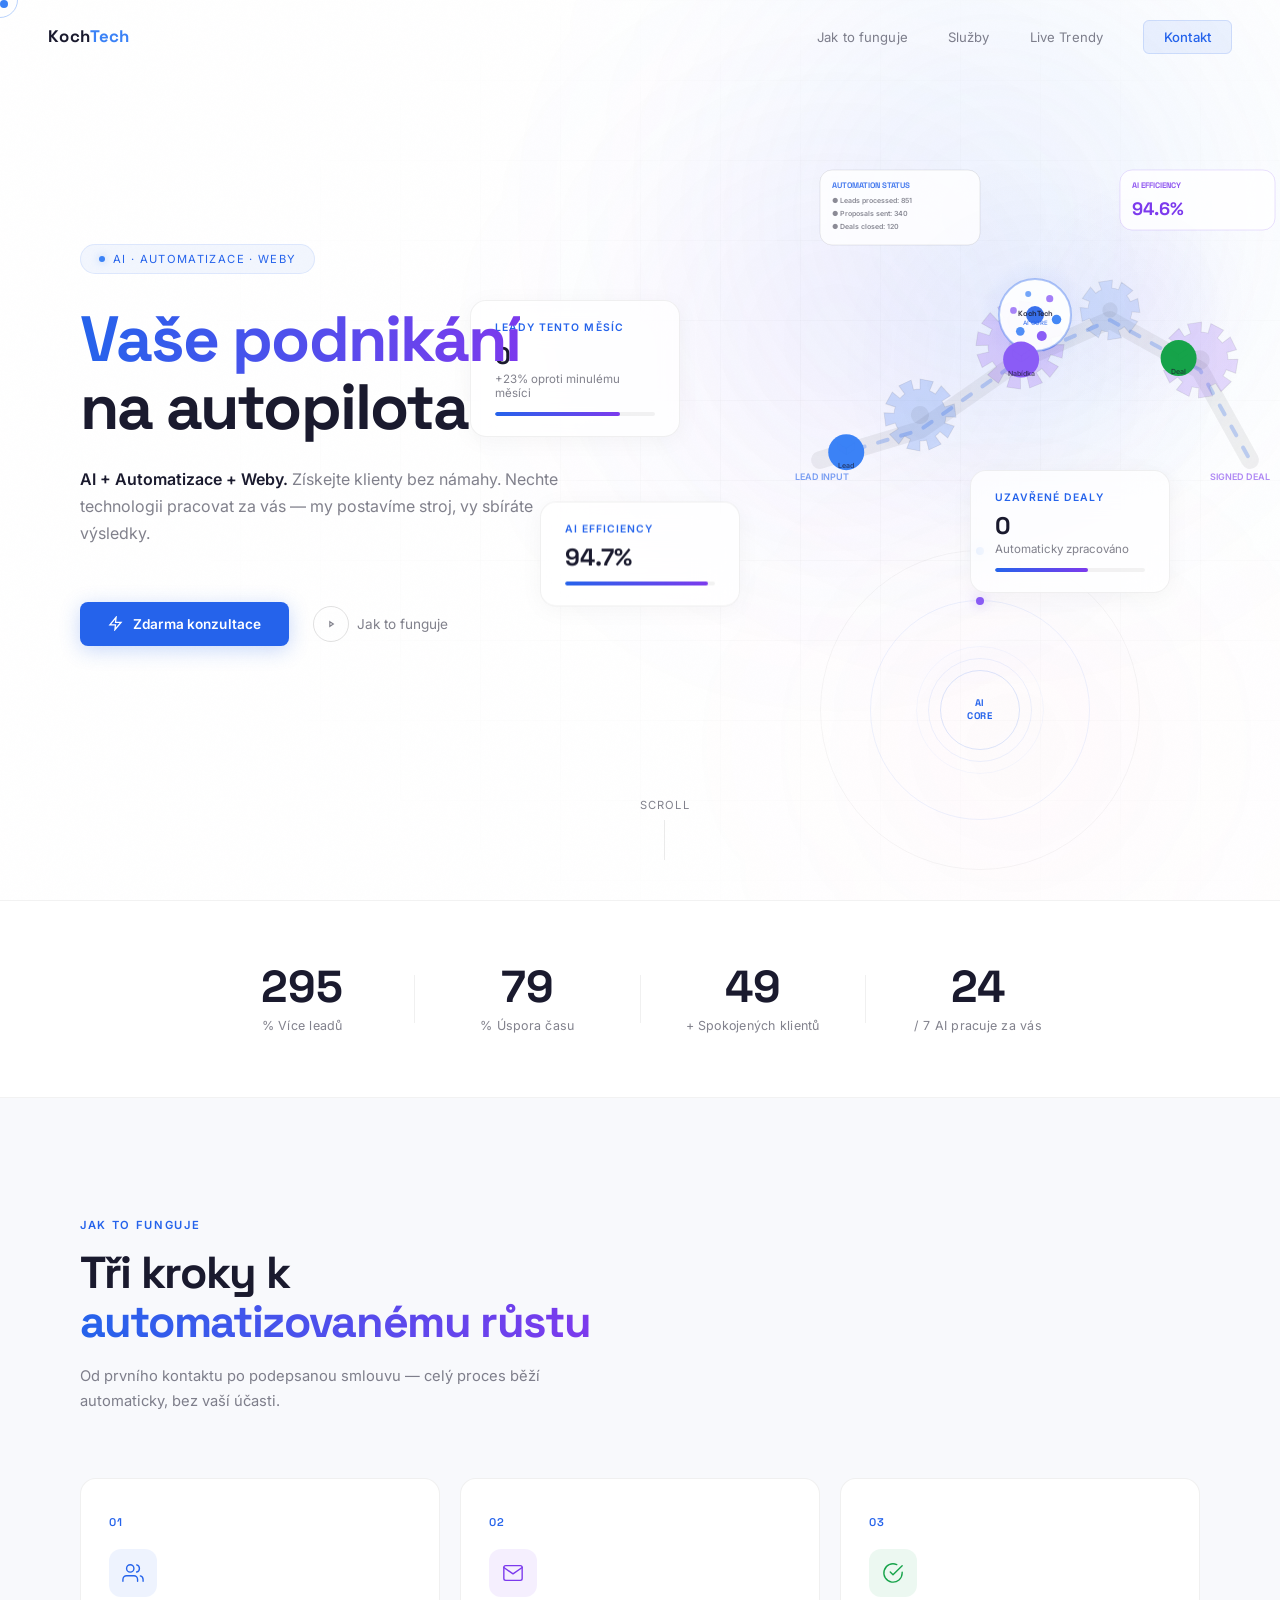
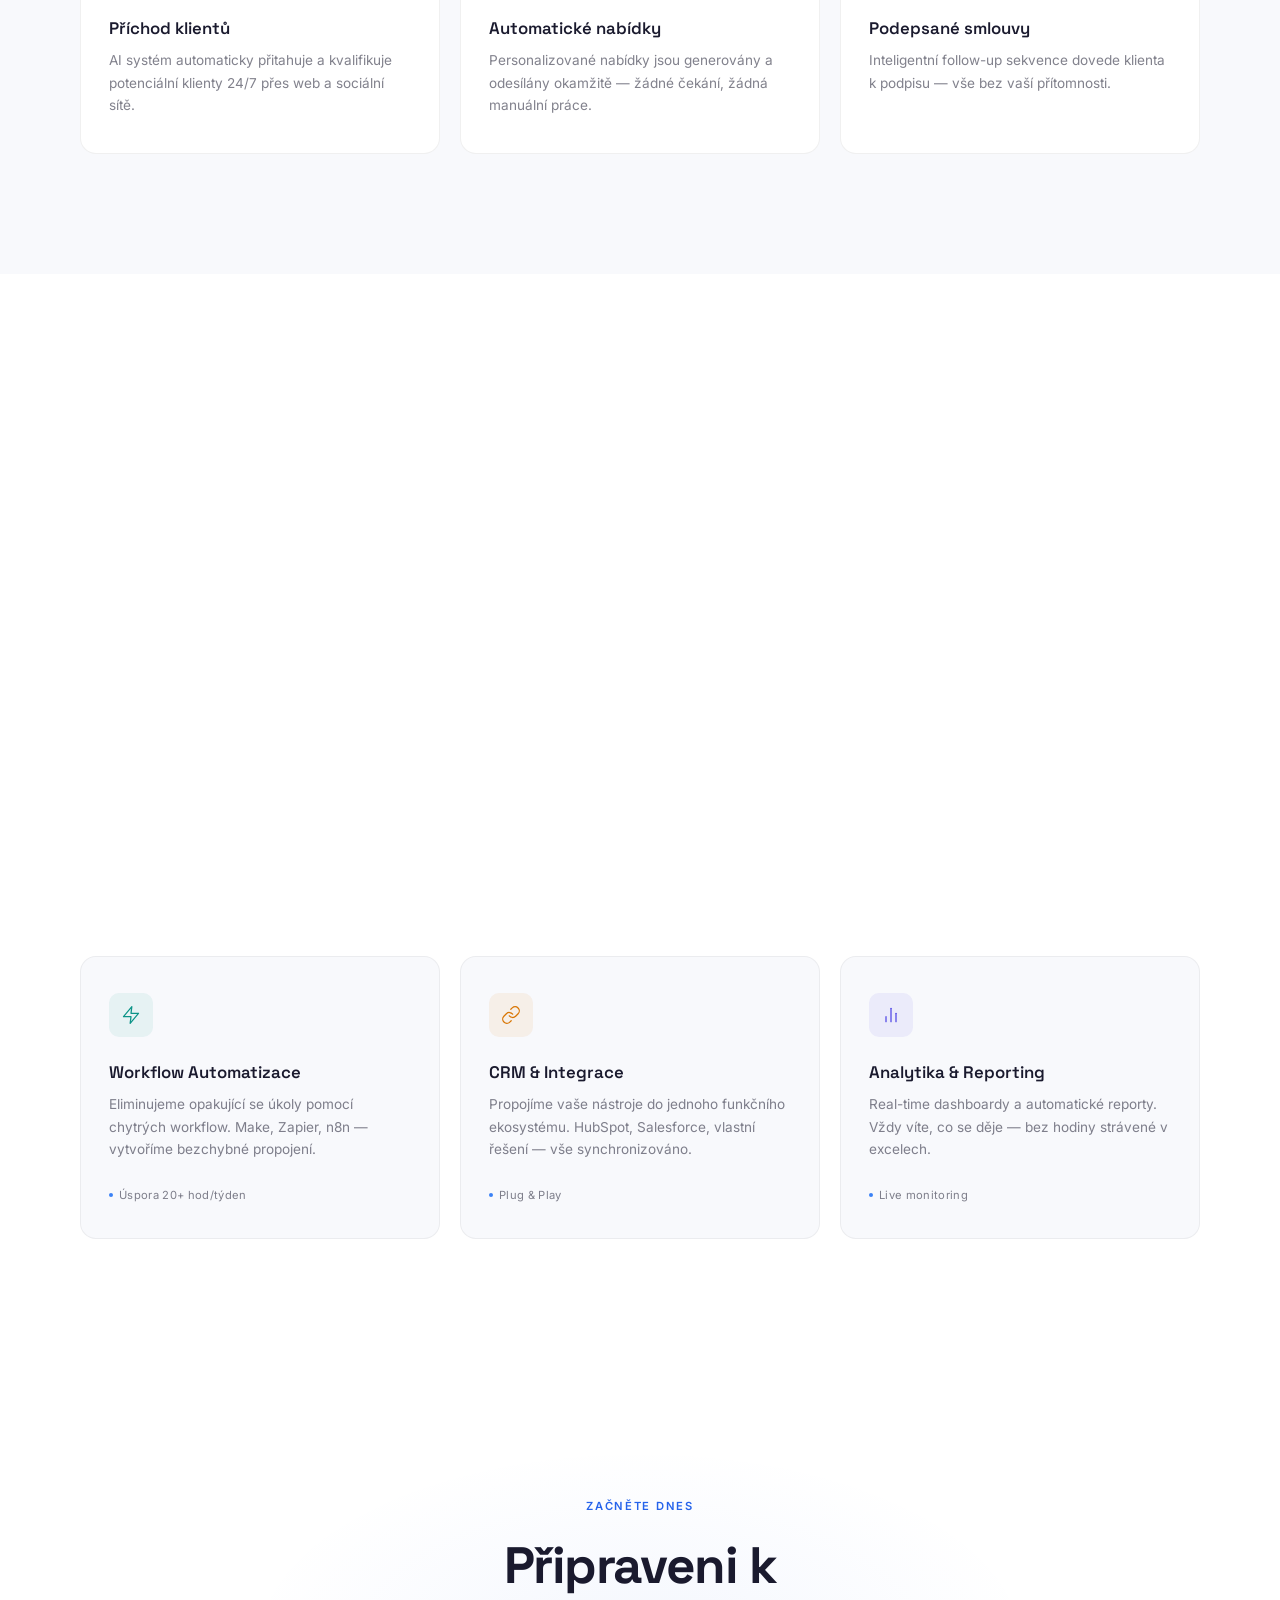
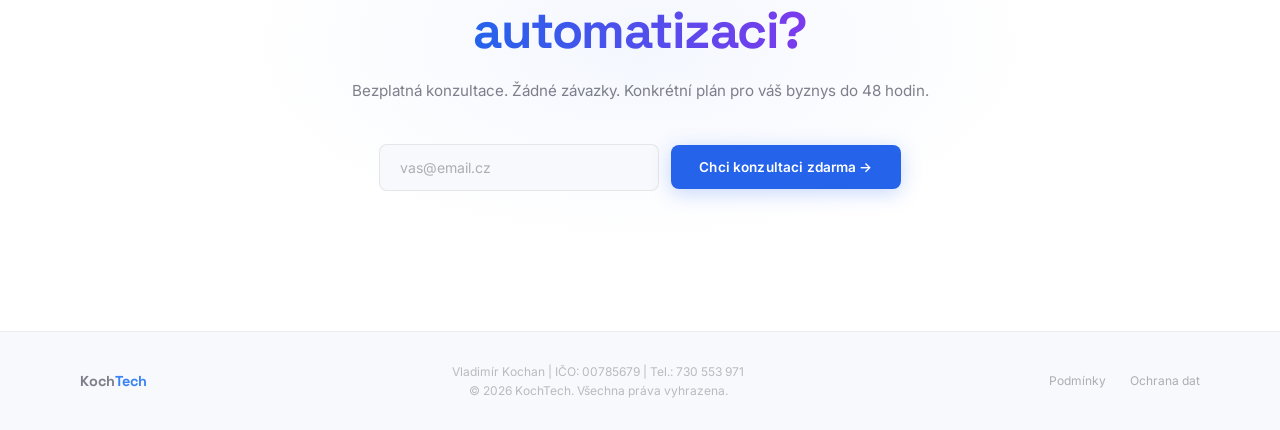
==== index.html @ 37f2ff0a "upload" ====
<!DOCTYPE html>
<html lang="cs">
<head>
  <meta charset="UTF-8" />
  <meta name="viewport" content="width=device-width, initial-scale=1.0" />
  <title>KochTech – Vaše Podnikání na Autopilota</title>
  <link rel="stylesheet" href="style.css" />
  <link rel="stylesheet" href="style-agent.css" />
</head>
<body>

<div class="loader" id="loader">
  <div class="loader-logo">Koch<span>Tech</span></div>
  <div class="loader-bar-track"><div class="loader-bar"></div></div>
</div>

<div class="grain"></div>

<div class="cursor-dot" id="cursorDot"></div>
<div class="cursor-ring" id="cursorRing"></div>

<div class="page-wrapper">

<nav id="mainNav">
  <div class="nav-logo">Koch<span>Tech</span></div>
  <ul class="nav-links">
    <li><a href="#jak">Jak to funguje</a></li>
    <li><a href="#sluzby">Služby</a></li>
    <li><a href="live-trendy.html">Live Trendy</a></li>
    <!-- <li><a href="#">Reference</a></li> -->
    <li><a href="#kontakt" class="nav-cta">Kontakt</a></li>
  </ul>
</nav>

<section class="hero">
  <div class="hero-gradient">
    <div class="orb orb-1"></div>
    <div class="orb orb-2"></div>
    <div class="orb orb-3"></div>
  </div>
  <div class="hero-grid"></div>

  <div class="hero-content">
    <div class="hero-badge">
      <span class="dot"></span>
      AI · Automatizace · Weby
    </div>

    <h1>
      <span class="line"><span class="line-inner"><span class="accent">Vaše podnikání</span></span></span>
      <span class="line"><span class="line-inner">na autopilota</span></span>
    </h1>

    <p class="hero-sub">
      <strong>AI + Automatizace + Weby.</strong> Získejte klienty bez námahy.
      Nechte technologii pracovat za vás — my postavíme stroj, vy sbíráte výsledky.
    </p>

    <div class="hero-cta-group">
      <div class="magnetic">
        <a href="#konzultace" class="btn-primary">
          <svg width="15" height="15" fill="none" stroke="currentColor" stroke-width="2" viewBox="0 0 24 24"><path d="M13 2L3 14h9l-1 8 10-12h-9l1-8z"/></svg>
          Zdarma konzultace
        </a>
      </div>
      <a href="#jak" class="btn-secondary">
          <span class="play-icon">
              <svg width="14" height="14" fill="none" stroke="currentColor" stroke-width="2" viewBox="0 0 24 24"><polygon points="10 8 16 12 10 16 10 8"/></svg>
            </span>
            Jak to funguje
        </a>
    </div>
</div>

<div class="machine-wrap">
<canvas id="machineCanvas"></canvas>
</div>
<div class="hero-visual">
    <div class="data-flow">
        <div class="orbit-ring"><div class="orbit-dot"></div></div>
        <div class="orbit-ring orbit-ring-2"><div class="orbit-dot"></div></div>
        
        <div class="core-center">
            <div class="core-ring"></div>
            <div class="core-ring"></div>
            <div class="core-ring"></div>
            <div class="core-icon">AI<br>CORE</div>
        </div>
        
        <div class="float-card float-card-1">
            <div class="fc-label">Leady tento měsíc</div>
            <div class="fc-value" data-count="847">0</div>
            <div class="fc-sub">+23% oproti minulému měsíci</div>
            <div class="fc-bar-track"><div class="fc-bar" style="--bar-width: 78%"></div></div>
        </div>
        
        <div class="float-card float-card-2">
            <div class="fc-label">AI Efficiency</div>
            <div class="fc-value">94.7%</div>
            <div class="fc-bar-track"><div class="fc-bar" style="--bar-width: 95%"></div></div>
        </div>
        
        <div class="float-card float-card-3">
            <div class="fc-label">Uzavřené dealy</div>
            <div class="fc-value" data-count="156">0</div>
            <div class="fc-sub">Automaticky zpracováno</div>
            <div class="fc-bar-track"><div class="fc-bar" style="--bar-width: 62%"></div></div>
        </div>
    </div>
</div>


<div class="scroll-indicator">
    <span>Scroll</span>
    <div class="scroll-line"></div>
  </div>
</section>

<div class="stats-section">
  <div class="stats-inner">
    <div class="stat-item reveal">
      <div class="stat-num" data-target="300">0</div>
      <div class="stat-label">% Více leadů</div>
    </div>
    <div class="stat-divider"></div>
    <div class="stat-item reveal" style="transition-delay: 0.1s">
      <div class="stat-num" data-target="80">0</div>
      <div class="stat-label">% Úspora času</div>
    </div>
    <div class="stat-divider"></div>
    <div class="stat-item reveal" style="transition-delay: 0.2s">
      <div class="stat-num" data-target="50">0</div>
      <div class="stat-label">+ Spokojených klientů</div>
    </div>
    <div class="stat-divider"></div>
    <div class="stat-item reveal" style="transition-delay: 0.3s">
      <div class="stat-num" data-target="24">0</div>
      <div class="stat-label">/ 7 AI pracuje za vás</div>
    </div>
  </div>
</div>

<section id="jak" class="how-section" id="jak-to-funguje">
  <div class="reveal-left">
    <div class="section-label">Jak to funguje</div>
    <h2 class="section-title">Tři kroky k<br><span style="background:linear-gradient(90deg,#2563eb,#7c3aed);-webkit-background-clip:text;-webkit-text-fill-color:transparent;background-clip:text;">automatizovanému růstu</span></h2>
    <p class="section-sub">Od prvního kontaktu po podepsanou smlouvu — celý proces běží automaticky, bez vaší účasti.</p>
  </div>

  <div class="steps-grid">
    <div class="step-card reveal" style="transition-delay: 0s">
      <div class="step-num">01</div>
      <div class="step-icon-svg">
        <svg viewBox="0 0 24 24" stroke-linecap="round" stroke-linejoin="round"><path d="M17 21v-2a4 4 0 0 0-4-4H5a4 4 0 0 0-4 4v2"/><circle cx="9" cy="7" r="4"/><path d="M23 21v-2a4 4 0 0 0-3-3.87"/><path d="M16 3.13a4 4 0 0 1 0 7.75"/></svg>
      </div>
      <h3>Příchod klientů</h3>
      <p>AI systém automaticky přitahuje a kvalifikuje potenciální klienty 24/7 přes web a sociální sítě.</p>
    </div>
    <div class="step-card reveal" style="transition-delay: 0.12s">
      <div class="step-num">02</div>
      <div class="step-icon-svg">
        <svg viewBox="0 0 24 24" stroke-linecap="round" stroke-linejoin="round"><path d="M4 4h16c1.1 0 2 .9 2 2v12c0 1.1-.9 2-2 2H4c-1.1 0-2-.9-2-2V6c0-1.1.9-2 2-2z"/><polyline points="22,6 12,13 2,6"/></svg>
      </div>
      <h3>Automatické nabídky</h3>
      <p>Personalizované nabídky jsou generovány a odesílány okamžitě — žádné čekání, žádná manuální práce.</p>
    </div>
    <div class="step-card reveal" style="transition-delay: 0.24s">
      <div class="step-num">03</div>
      <div class="step-icon-svg">
        <svg viewBox="0 0 24 24" stroke-linecap="round" stroke-linejoin="round"><path d="M22 11.08V12a10 10 0 1 1-5.93-9.14"/><polyline points="22 4 12 14.01 9 11.01"/></svg>
      </div>
      <h3>Podepsané smlouvy</h3>
      <p>Inteligentní follow-up sekvence dovede klienta k podpisu — vše bez vaší přítomnosti.</p>
    </div>
  </div>
</section>

<section id="sluzby" class="services-section">
  <div class="reveal-left">
    <div class="section-label">Naše služby</div>
    <h2 class="section-title">Kompletní ekosystém<br><span style="background:linear-gradient(90deg,#2563eb,#7c3aed);-webkit-background-clip:text;-webkit-text-fill-color:transparent;background-clip:text;">pro váš byznys</span></h2>
    <p class="section-sub">Vše co potřebujete k automatizaci a škálování vašeho podnikání pod jednou střechou.</p>
  </div>

  <div class="services-grid">
    <div class="service-card reveal" style="transition-delay: 0s">
      <div class="service-icon-wrap" style="background:rgba(37,99,235,0.08); color:#2563eb;">
        <svg width="24" height="24" fill="none" stroke="currentColor" stroke-width="1.5" stroke-linecap="round" stroke-linejoin="round" viewBox="0 0 24 24"><rect x="4" y="4" width="16" height="16" rx="2"/><rect x="9" y="9" width="6" height="6"/><line x1="9" y1="1" x2="9" y2="4"/><line x1="15" y1="1" x2="15" y2="4"/><line x1="9" y1="20" x2="9" y2="23"/><line x1="15" y1="20" x2="15" y2="23"/><line x1="20" y1="9" x2="23" y2="9"/><line x1="20" y1="14" x2="23" y2="14"/><line x1="1" y1="9" x2="4" y2="9"/><line x1="1" y1="14" x2="4" y2="14"/></svg>
      </div>
      <h3>AI Integrace</h3>
      <p>Napojíme AI do vašich stávajících procesů. Chatboti, automatické odpovědi, prediktivní analýzy a personalizace na míru.</p>
      <span class="service-tag">Nejpopulárnější</span>
    </div>
    <div class="service-card reveal" style="transition-delay: 0.08s">
      <div class="service-icon-wrap" style="background:rgba(124,58,237,0.08); color:#7c3aed;">
        <svg width="24" height="24" fill="none" stroke="currentColor" stroke-width="1.5" stroke-linecap="round" stroke-linejoin="round" viewBox="0 0 24 24"><rect x="2" y="3" width="20" height="14" rx="2"/><line x1="8" y1="21" x2="16" y2="21"/><line x1="12" y1="17" x2="12" y2="21"/></svg>
      </div>
      <h3>Webový vývoj</h3>
      <p>Moderní, rychlé weby a aplikace optimalizované pro konverze. Každý pixel navržen pro maximální výkon.</p>
      <span class="service-tag">Full-stack řešení</span>
    </div>
    <div class="service-card reveal" style="transition-delay: 0.16s">
      <div class="service-icon-wrap" style="background:rgba(219,39,119,0.08); color:#db2777;">
        <svg width="24" height="24" fill="none" stroke="currentColor" stroke-width="1.5" stroke-linecap="round" stroke-linejoin="round" viewBox="0 0 24 24"><polyline points="23 6 13.5 15.5 8.5 10.5 1 18"/><polyline points="17 6 23 6 23 12"/></svg>
      </div>
      <h3>Business Strategie</h3>
      <p>Datově řízené strategie pro škálování. Analyzujeme váš byznys a navrhneme přesný plán automatizovaného růstu.</p>
      <span class="service-tag">Konzultace zdarma</span>
    </div>
    <div class="service-card reveal" style="transition-delay: 0s">
      <div class="service-icon-wrap" style="background:rgba(13,148,136,0.08); color:#0d9488;">
        <svg width="24" height="24" fill="none" stroke="currentColor" stroke-width="1.5" stroke-linecap="round" stroke-linejoin="round" viewBox="0 0 24 24"><polygon points="13 2 3 14 12 14 11 22 21 10 12 10 13 2"/></svg>
      </div>
      <h3>Workflow Automatizace</h3>
      <p>Eliminujeme opakující se úkoly pomocí chytrých workflow. Make, Zapier, n8n — vytvoříme bezchybné propojení.</p>
      <span class="service-tag">Úspora 20+ hod/týden</span>
    </div>
    <div class="service-card reveal" style="transition-delay: 0.08s">
      <div class="service-icon-wrap" style="background:rgba(217,119,6,0.08); color:#d97706;">
        <svg width="24" height="24" fill="none" stroke="currentColor" stroke-width="1.5" stroke-linecap="round" stroke-linejoin="round" viewBox="0 0 24 24"><path d="M10 13a5 5 0 0 0 7.54.54l3-3a5 5 0 0 0-7.07-7.07l-1.72 1.71"/><path d="M14 11a5 5 0 0 0-7.54-.54l-3 3a5 5 0 0 0 7.07 7.07l1.71-1.71"/></svg>
      </div>
      <h3>CRM & Integrace</h3>
      <p>Propojíme vaše nástroje do jednoho funkčního ekosystému. HubSpot, Salesforce, vlastní řešení — vše synchronizováno.</p>
      <span class="service-tag">Plug & Play</span>
    </div>
    <div class="service-card reveal" style="transition-delay: 0.16s">
      <div class="service-icon-wrap" style="background:rgba(79,70,229,0.08); color:#4f46e5;">
        <svg width="24" height="24" fill="none" stroke="currentColor" stroke-width="1.5" stroke-linecap="round" stroke-linejoin="round" viewBox="0 0 24 24"><line x1="18" y1="20" x2="18" y2="10"/><line x1="12" y1="20" x2="12" y2="4"/><line x1="6" y1="20" x2="6" y2="14"/></svg>
      </div>
      <h3>Analytika & Reporting</h3>
      <p>Real-time dashboardy a automatické reporty. Vždy víte, co se děje — bez hodiny strávené v excelech.</p>
      <span class="service-tag">Live monitoring</span>
    </div>
  </div>
</section>

<!-- <section class="testimonials-section" id="reference">
  <div class="testimonials-header reveal">
    <div class="section-label">Reference</div>
    <h2 class="section-title">Důvěřují nám<br><span style="background:linear-gradient(90deg,#2563eb,#7c3aed);-webkit-background-clip:text;-webkit-text-fill-color:transparent;background-clip:text;">lídři ve svém oboru</span></h2>
    <p class="section-sub">Výsledky mluví za vše. Podívejte se, jak automatizace proměnila podnikání našich klientů.</p>
  </div>

  <div class="logo-carousel">
    <div class="logo-track">
      <div class="client-logo"><div class="client-logo-icon" style="background:rgba(37,99,235,0.12);">V</div><span class="client-logo-name">Vertigo Studio</span></div>
      <div class="client-logo"><div class="client-logo-icon" style="background:rgba(124,58,237,0.12);">A</div><span class="client-logo-name">ArcDesign</span></div>
      <div class="client-logo"><div class="client-logo-icon" style="background:rgba(219,39,119,0.12);">N</div><span class="client-logo-name">NovaTrade</span></div>
      <div class="client-logo"><div class="client-logo-icon" style="background:rgba(13,148,136,0.12);">S</div><span class="client-logo-name">SoloCraft</span></div>
      <div class="client-logo"><div class="client-logo-icon" style="background:rgba(217,119,6,0.12);">B</div><span class="client-logo-name">BrightPath</span></div>
      <div class="client-logo"><div class="client-logo-icon" style="background:rgba(79,70,229,0.12);">M</div><span class="client-logo-name">MetaFlow</span></div>
      <div class="client-logo"><div class="client-logo-icon" style="background:rgba(22,163,74,0.12);">E</div><span class="client-logo-name">EvoHealth</span></div>
      <div class="client-logo"><div class="client-logo-icon" style="background:rgba(202,138,4,0.12);">K</div><span class="client-logo-name">Kinetica</span></div>
      <div class="client-logo"><div class="client-logo-icon" style="background:rgba(225,29,72,0.12);">Z</div><span class="client-logo-name">Zentrix</span></div>
      <div class="client-logo"><div class="client-logo-icon" style="background:rgba(6,182,212,0.12);">P</div><span class="client-logo-name">PulseMedia</span></div>
      <div class="client-logo"><div class="client-logo-icon" style="background:rgba(37,99,235,0.12);">V</div><span class="client-logo-name">Vertigo Studio</span></div>
      <div class="client-logo"><div class="client-logo-icon" style="background:rgba(124,58,237,0.12);">A</div><span class="client-logo-name">ArcDesign</span></div>
      <div class="client-logo"><div class="client-logo-icon" style="background:rgba(219,39,119,0.12);">N</div><span class="client-logo-name">NovaTrade</span></div>
      <div class="client-logo"><div class="client-logo-icon" style="background:rgba(13,148,136,0.12);">S</div><span class="client-logo-name">SoloCraft</span></div>
      <div class="client-logo"><div class="client-logo-icon" style="background:rgba(217,119,6,0.12);">B</div><span class="client-logo-name">BrightPath</span></div>
      <div class="client-logo"><div class="client-logo-icon" style="background:rgba(79,70,229,0.12);">M</div><span class="client-logo-name">MetaFlow</span></div>
      <div class="client-logo"><div class="client-logo-icon" style="background:rgba(22,163,74,0.12);">E</div><span class="client-logo-name">EvoHealth</span></div>
      <div class="client-logo"><div class="client-logo-icon" style="background:rgba(202,138,4,0.12);">K</div><span class="client-logo-name">Kinetica</span></div>
      <div class="client-logo"><div class="client-logo-icon" style="background:rgba(225,29,72,0.12);">Z</div><span class="client-logo-name">Zentrix</span></div>
      <div class="client-logo"><div class="client-logo-icon" style="background:rgba(6,182,212,0.12);">P</div><span class="client-logo-name">PulseMedia</span></div>
    </div>
  </div>

  <div class="testimonials-grid">
    <div class="testimonial-card featured reveal" style="transition-delay: 0s; position: relative;">
      <div class="testimonial-stars">
        <span class="testimonial-star">★</span><span class="testimonial-star">★</span><span class="testimonial-star">★</span><span class="testimonial-star">★</span><span class="testimonial-star">★</span>
      </div>
      <p class="testimonial-quote">Během 3 měsíců se nám počet leadů ztrojnásobil. Automatický follow-up přes email a WhatsApp uzavírá dealy, o kterých jsme dřív ani nevěděli.</p>
      <div class="testimonial-author">
        <div class="testimonial-avatar" style="background:linear-gradient(135deg,#2563eb,#4f46e5);">MH</div>
        <div class="testimonial-meta">
          <h4>Martin Horák</h4>
          <span>CEO, NovaTrade s.r.o.</span>
        </div>
      </div>
      <div class="testimonial-result">
        <span class="result-number">+312%</span>
        <span class="result-label">Nárůst kvalifikovaných<br>leadů za 90 dní</span>
      </div>
    </div>

    <div class="testimonial-card reveal" style="transition-delay: 0.1s">
      <div class="testimonial-stars">
        <span class="testimonial-star">★</span><span class="testimonial-star">★</span><span class="testimonial-star">★</span><span class="testimonial-star">★</span><span class="testimonial-star">★</span>
      </div>
      <p class="testimonial-quote">Nový web přinesl konverzní poměr 8.4 % — třikrát víc než průměr v oboru. AI chatbot na webu odpovídá klientům i v noci.</p>
      <div class="testimonial-author">
        <div class="testimonial-avatar" style="background:linear-gradient(135deg,#7c3aed,#db2777);">KN</div>
        <div class="testimonial-meta">
          <h4>Karolína Nováková</h4>
          <span>Founder, BrightPath Marketing</span>
        </div>
      </div>
      <div class="testimonial-result">
        <span class="result-number">8.4%</span>
        <span class="result-label">Konverzní poměr<br>webu</span>
      </div>
    </div>

    <div class="testimonial-card reveal" style="transition-delay: 0.2s">
      <div class="testimonial-stars">
        <span class="testimonial-star">★</span><span class="testimonial-star">★</span><span class="testimonial-star">★</span><span class="testimonial-star">★</span><span class="testimonial-star">★</span>
      </div>
      <p class="testimonial-quote">Dříve jsme trávili 15+ hodin týdně správou CRM a odesíláním nabídek. Dnes je to plně automatizované. Propojení Make + HubSpot + AI bylo přesně to, co jsme potřebovali.</p>
      <div class="testimonial-author">
        <div class="testimonial-avatar" style="background:linear-gradient(135deg,#0d9488,#06b6d4);">TP</div>
        <div class="testimonial-meta">
          <h4>Tomáš Procházka</h4>
          <span>COO, Vertigo Studio</span>
        </div>
      </div>
      <div class="testimonial-result">
        <span class="result-number">22h</span>
        <span class="result-label">Ušetřeno<br>každý týden</span>
      </div>
    </div>
  </div>
</section> -->

<section id="konzultace" class="cta-section">
  <div class="cta-gradient"></div>
  <div class="reveal">
    <div class="section-label" style="display:block;text-align:center;margin-bottom:20px;">Začněte dnes</div>
    <h2>Připraveni k<br><span style="background:linear-gradient(90deg,#2563eb,#7c3aed);-webkit-background-clip:text;-webkit-text-fill-color:transparent;background-clip:text;">automatizaci?</span></h2>
  </div>
  <p class="reveal" style="transition-delay: 0.1s">Bezplatná konzultace. Žádné závazky. Konkrétní plán pro váš byznys do 48 hodin.</p>
  <div class="cta-form reveal" style="transition-delay: 0.2s">
    <input class="cta-input" type="email" placeholder="vas@email.cz" />
    <div class="magnetic">
      <a href="https://api.leadconnectorhq.com/widget/booking/lcovmTWC7gpJz4WLal2h" class="btn-primary">Chci konzultaci zdarma →</a>
    </div>
  </div>
</section>

<!-- <div class="kt-widget" id="ktWidget">
  
  <div class="kt-chat-box">
    
    <div class="kt-header">
      <div class="kt-avatar">
        <svg viewBox="0 0 24 24" stroke-linecap="round" stroke-linejoin="round"><rect x="4" y="4" width="16" height="16" rx="2"/><rect x="9" y="9" width="6" height="6"/></svg>
        <div class="kt-status-dot"></div>
      </div>
      <div class="kt-header-text">
        <h3>AI Konzultant KochTech</h3>
        <p>Online — připraven pomoci</p>
      </div>
    </div>

    <div class="kt-welcome" id="ktWelcome">
      <h4>Jak vám mohu pomoci?</h4>
      <p>Jsem AI asistent. Zeptejte se mě na cokoliv ohledně automatizace a vývoje webů.</p>
      <div class="kt-quick-btns">
        <button class="kt-quick-btn" onclick="ktQuickSend('Jaké služby nabízíte?')">💼 Jaké služby nabízíte?</button>
        <button class="kt-quick-btn" onclick="ktQuickSend('Chci bezplatnou konzultaci')">📅 Chci bezplatnou konzultaci</button>
      </div>
    </div> -->

<!-- Messages -->
    <!-- <div class="kt-messages" id="ktMessages"> -->
      <!-- Chat bubbles go here -->
      
      <!-- Typing -->
      <!-- <div class="kt-typing" id="ktTyping">
        <span></span><span></span><span></span>
      </div>
    </div> -->

    <!-- <div class="kt-input-area">
      <div class="kt-input-wrap">
        <input type="text" class="kt-input" id="ktInput" placeholder="Napište zprávu..." autocomplete="off">
        <button class="kt-send-btn" id="ktSendBtn" onclick="ktSendMessage()">
          <svg viewBox="0 0 24 24" stroke-linecap="round" stroke-linejoin="round"><line x1="22" y1="2" x2="11" y2="13"/><polygon points="22 2 15 22 11 13 2 9 22 2"/></svg>
        </button>
      </div>
      <div class="kt-footer">Powered by KochTech AI</div>
    </div>
  </div> -->

  <!-- <button class="kt-chat-toggle" onclick="ktToggleChat()">
    <svg class="icon-chat" viewBox="0 0 24 24" stroke-linecap="round" stroke-linejoin="round"><path d="M21 15a2 2 0 0 1-2 2H7l-4 4V5a2 2 0 0 1 2-2h14a2 2 0 0 1 2 2z"/></svg>
    <svg class="icon-close" viewBox="0 0 24 24" stroke-linecap="round" stroke-linejoin="round"><line x1="18" y1="6" x2="6" y2="18"/><line x1="6" y1="6" x2="18" y2="18"/></svg>
    <div class="kt-badge" id="ktBadge"></div>
  </button>

</div> -->

<footer>
  <div id="kontakt" class="footer-logo">Koch<span>Tech</span></div>
  <div style="text-align: center;">
    <p style="margin-bottom: 4px;">Vladimír Kochan | IČO: 00785679 | Tel.: 730 553 971</p>
    <p>© 2026 KochTech. Všechna práva vyhrazena.</p>
  </div>
  <div style="display:flex;gap:24px;">
    <a href="podminky.html">Podmínky</a>
    <a href="gdpr.html">Ochrana dat</a>
  </div>
</footer>

</div>
<script src="https://widgets.leadconnectorhq.com/loader.js" data-resources-url="https://widgets.leadconnectorhq.com/chat-widget/loader.js" data-widget-id="6a19cf1e96c166bea6c44395"></script>
<script src="scripts.js"></script>
<script src="scripts-agent.js"></script>
</body>
</html>
---- style.css ----
@import url('https://fonts.googleapis.com/css2?family=Inter:wght@300;400;500;600;700;800;900&family=Space+Grotesk:wght@300;400;500;600;700&display=swap');

    *, *::before, *::after { box-sizing: border-box; margin: 0; padding: 0; }

    :root {
      --blue: #2563eb;
      --blue-glow: #3b82f6;
      --purple: #7c3aed;
      --purple-glow: #8b5cf6;
      --white: #ffffff;
      --glass-bg: rgba(0,0,0,0.02);
      --glass-border: rgba(0,0,0,0.06);
      --text-primary: #1a1a2e;
      --text-secondary: rgba(26,26,46,0.55);
      --bg-light: #f8f9fc;
      --bg-white: #ffffff;
      --ease-out-expo: cubic-bezier(0.16, 1, 0.3, 1);
      --ease-out-quart: cubic-bezier(0.25, 1, 0.5, 1);
    }

    html { scroll-behavior: smooth; }

    body {
      font-family: 'Inter', sans-serif;
      background: var(--bg-light);
      color: var(--text-primary);
      overflow-x: hidden;
      -webkit-font-smoothing: antialiased;
      -moz-osx-font-smoothing: grayscale;
    }

    /* ── MACHINE CANVAS AREA ─────────────────────── */
    .machine-wrap {
      position: absolute;
      right: -40px;
      top: 40%;
      transform: translateY(-50%);
      width: 560px;
      height: 480px;
      z-index: 4;
    }
    #machineCanvas {
      width: 100%; height: 100%;
    }

    /* ── CUSTOM CURSOR ────────────────────────────── */
    .cursor-dot {
      position: fixed;
      top: 0;
      left: 0;
      width: 8px; height: 8px;
      background: var(--blue-glow);
      border-radius: 50%;
      pointer-events: none;
      z-index: 9999;
      mix-blend-mode: normal;
      transition: transform 0.15s var(--ease-out-expo);
      will-change: transform;
    }
    .cursor-ring {
      position: fixed;
      top:0;
      left:0;
      width: 36px; height: 36px;
      border: 1px solid rgba(59,130,246,0.35);
      border-radius: 50%;
      pointer-events: none;
      z-index: 9998;
      transition: width 0.4s var(--ease-out-expo), height 0.4s var(--ease-out-expo), border-color 0.3s;
      will-change: transform;
    }
    .cursor-ring.hovering {
      width: 56px; height: 56px;
      border-color: rgba(59,130,246,0.6);
    }

    /* ── SMOOTH SCROLL WRAPPER ────────────────────── */
    .page-wrapper {
      position: relative;
    }

    /* ── LOADING SCREEN ───────────────────────────── */
    .loader {
      position: fixed;
      inset: 0;
      z-index: 10000;
      background: var(--bg-white);
      display: flex;
      align-items: center;
      justify-content: center;
      flex-direction: column;
      gap: 24px;
      transition: opacity 0.8s var(--ease-out-expo), visibility 0.8s;
    }
    .loader.hidden {
      opacity: 0;
      visibility: hidden;
    }
    .loader-logo {
      font-family: 'Space Grotesk', sans-serif;
      font-weight: 700;
      font-size: 1.6rem;
      color: var(--text-primary);
      opacity: 0;
      transform: translateY(12px);
      animation: loaderFadeIn 0.6s 0.2s var(--ease-out-expo) forwards;
    }
    .loader-logo span { color: var(--blue-glow); }
    .loader-bar-track {
      width: 160px;
      height: 2px;
      background: rgba(0,0,0,0.06);
      border-radius: 2px;
      overflow: hidden;
      opacity: 0;
      animation: loaderFadeIn 0.6s 0.4s var(--ease-out-expo) forwards;
    }
    .loader-bar {
      width: 0%;
      height: 100%;
      background: linear-gradient(90deg, var(--blue), var(--purple));
      border-radius: 2px;
      animation: loaderProgress 1.8s 0.5s var(--ease-out-expo) forwards;
    }
    @keyframes loaderFadeIn {
      to { opacity: 1; transform: translateY(0); }
    }
    @keyframes loaderProgress {
      to { width: 100%; }
    }

    /* ── NAVIGATION ─────────────────────────────── */
    nav {
      position: fixed;
      top: 0; left: 0; right: 0;
      z-index: 1000;
      display: flex;
      align-items: center;
      justify-content: space-between;
      padding: 0 48px;
      height: 72px;
      background: transparent;
      transition: background 0.5s var(--ease-out-quart), 
                  backdrop-filter 0.5s var(--ease-out-quart),
                  border-color 0.5s,
                  box-shadow 0.5s;
      border-bottom: 1px solid transparent;
    }
    nav.scrolled {
      background: rgba(248,249,252,0.88);
      backdrop-filter: blur(24px);
      -webkit-backdrop-filter: blur(24px);
      border-bottom-color: rgba(0,0,0,0.06);
      box-shadow: 0 1px 12px rgba(0,0,0,0.04);
    }
    .nav-logo {
      font-family: 'Space Grotesk', sans-serif;
      font-weight: 700;
      font-size: 1.05rem;
      letter-spacing: 0.02em;
      color: var(--text-primary);
    }
    .nav-logo span { color: var(--blue-glow); }
    .nav-links {
      display: flex;
      align-items: center;
      gap: 40px;
      list-style: none;
    }
    .nav-links a {
      color: var(--text-secondary);
      text-decoration: none;
      font-size: 0.82rem;
      font-weight: 400;
      letter-spacing: 0.01em;
      position: relative;
      transition: color 0.3s;
      padding: 4px 0;
    }
    .nav-links a::after {
      content: '';
      position: absolute;
      bottom: -2px; left: 0;
      width: 0; height: 1px;
      background: var(--blue-glow);
      transition: width 0.4s var(--ease-out-expo);
    }
    .nav-links a:hover { color: var(--text-primary); }
    .nav-links a:hover::after { width: 100%; }
    .nav-cta {
      padding: 8px 20px !important;
      background: rgba(37,99,235,0.08);
      border: 1px solid rgba(37,99,235,0.15);
      border-radius: 6px;
      color: var(--blue) !important;
      font-weight: 500 !important;
      transition: background 0.3s, border-color 0.3s, color 0.3s !important;
    }
    .nav-cta::after { display: none !important; }
    .nav-cta:hover {
      background: rgba(37,99,235,0.14) !important;
      border-color: rgba(37,99,235,0.3) !important;
    }

    /* ── REVEAL ANIMATIONS ────────────────────────── */
    .reveal {
      opacity: 0;
      transform: translateY(40px);
      transition: opacity 0.9s var(--ease-out-expo),
                  transform 0.9s var(--ease-out-expo);
    }
    .reveal.visible {
      opacity: 1;
      transform: translateY(0);
    }
    .reveal-left {
      opacity: 0;
      transform: translateX(-40px);
      transition: opacity 0.9s var(--ease-out-expo),
                  transform 0.9s var(--ease-out-expo);
    }
    .reveal-left.visible {
      opacity: 1;
      transform: translateX(0);
    }
    .reveal-scale {
      opacity: 0;
      transform: scale(0.95);
      transition: opacity 0.9s var(--ease-out-expo),
                  transform 0.9s var(--ease-out-expo);
    }
    .reveal-scale.visible {
      opacity: 1;
      transform: scale(1);
    }

    /* ── HERO SECTION ─────────────────────────────── */
    .hero {
      position: relative;
      min-height: 100vh;
      display: flex;
      align-items: center;
      padding: 0 80px;
      overflow: hidden;
      background: var(--bg-white);
    }

    /* Ambient gradient */
    .hero-gradient {
      position: absolute;
      inset: 0;
      overflow: hidden;
      z-index: 0;
    }
    .hero-gradient .orb {
      position: absolute;
      border-radius: 50%;
      filter: blur(120px);
      opacity: 0;
      animation: orbFadeIn 2s var(--ease-out-expo) forwards;
      will-change: transform;
    }
    .orb-1 {
      width: 700px; height: 700px;
      background: radial-gradient(circle, rgba(59,130,246,0.12) 0%, transparent 70%);
      top: -15%; right: -5%;
      animation-delay: 0.3s !important;
    }
    .orb-2 {
      width: 500px; height: 500px;
      background: radial-gradient(circle, rgba(124,58,237,0.1) 0%, transparent 70%);
      top: 10%; right: 15%;
      animation-delay: 0.6s !important;
    }
    .orb-3 {
      width: 400px; height: 400px;
      background: radial-gradient(circle, rgba(236,72,153,0.07) 0%, transparent 70%);
      bottom: -5%; right: 5%;
      animation-delay: 0.9s !important;
    }
    @keyframes orbFadeIn {
      to { opacity: 1; }
    }

    /* Grain overlay */
    .grain {
      position: fixed;
      inset: 0;
      z-index: 1;
      pointer-events: none;
      opacity: 0.018;
      background-image: url("data:image/svg+xml,%3Csvg viewBox='0 0 256 256' xmlns='http://www.w3.org/2000/svg'%3E%3Cfilter id='noise'%3E%3CfeTurbulence type='fractalNoise' baseFrequency='0.9' numOctaves='4' stitchTiles='stitch'/%3E%3C/filter%3E%3Crect width='100%25' height='100%25' filter='url(%23noise)' opacity='1'/%3E%3C/svg%3E");
      background-repeat: repeat;
      background-size: 200px 200px;
    }

    /* Grid lines */
    .hero-grid {
      position: absolute;
      inset: 0;
      z-index: 1;
      background-image:
        linear-gradient(rgba(0,0,0,0.025) 1px, transparent 1px),
        linear-gradient(90deg, rgba(0,0,0,0.025) 1px, transparent 1px);
      background-size: 80px 80px;
      mask-image: radial-gradient(ellipse 60% 60% at 70% 50%, black 0%, transparent 100%);
      -webkit-mask-image: radial-gradient(ellipse 60% 60% at 70% 50%, black 0%, transparent 100%);
    }

    .hero-content {
      position: relative;
      z-index: 10;
      max-width: 640px;
    }

    .hero-badge {
      display: inline-flex;
      align-items: center;
      gap: 8px;
      background: rgba(37,99,235,0.06);
      border: 1px solid rgba(37,99,235,0.1);
      border-radius: 999px;
      padding: 7px 18px;
      font-size: 0.7rem;
      letter-spacing: 0.12em;
      text-transform: uppercase;
      color: var(--blue);
      margin-bottom: 32px;
      opacity: 0;
      transform: translateY(20px);
      animation: heroElIn 0.8s 2.6s var(--ease-out-expo) forwards;
    }
    .hero-badge .dot {
      width: 6px; height: 6px;
      background: var(--blue-glow);
      border-radius: 50%;
      box-shadow: 0 0 8px rgba(59,130,246,0.4);
      animation: pulse-dot 2.5s infinite;
    }
    @keyframes pulse-dot {
      0%, 100% { opacity: 1; }
      50% { opacity: 0.4; }
    }

    .hero h1 {
      font-family: 'Space Grotesk', sans-serif;
      font-size: clamp(2.4rem, 5vw, 4.2rem);
      font-weight: 700;
      line-height: 1.06;
      letter-spacing: -0.03em;
      color: var(--text-primary);
      margin-bottom: 24px;
    }
    .hero h1 .line {
      display: block;
      overflow: hidden;
    }
    .hero h1 .line-inner {
      display: block;
      opacity: 0;
      transform: translateY(105%);
      animation: lineReveal 1s var(--ease-out-expo) forwards;
    }
    .hero h1 .line:nth-child(1) .line-inner { animation-delay: 2.7s; }
    .hero h1 .line:nth-child(2) .line-inner { animation-delay: 2.85s; }
    .hero h1 .line:nth-child(3) .line-inner { animation-delay: 3.0s; }
    @keyframes lineReveal {
      to { opacity: 1; transform: translateY(0); }
    }
    @keyframes heroElIn {
      to { opacity: 1; transform: translateY(0); }
    }

    .hero h1 .accent {
      background: linear-gradient(90deg, var(--blue), var(--purple));
      -webkit-background-clip: text;
      -webkit-text-fill-color: transparent;
      background-clip: text;
    }

    .hero-sub {
      font-size: 1rem;
      line-height: 1.7;
      color: var(--text-secondary);
      margin-bottom: 44px;
      max-width: 480px;
      font-weight: 400;
      opacity: 0;
      transform: translateY(20px);
      animation: heroElIn 0.9s 3.15s var(--ease-out-expo) forwards;
    }
    .hero-sub strong {
      color: var(--text-primary);
      font-weight: 600;
    }

    .hero-cta-group {
      display: flex;
      align-items: center;
      gap: 24px;
      flex-wrap: wrap;
      opacity: 0;
      transform: translateY(20px);
      animation: heroElIn 0.9s 3.35s var(--ease-out-expo) forwards;
    }

    .btn-primary {
      display: inline-flex;
      align-items: center;
      gap: 10px;
      background: var(--blue);
      color: #fff;
      font-family: 'Inter', sans-serif;
      font-weight: 600;
      font-size: 0.85rem;
      letter-spacing: 0.01em;
      padding: 14px 28px;
      border-radius: 8px;
      border: none;
      cursor: pointer;
      text-decoration: none;
      position: relative;
      overflow: hidden;
      transition: transform 0.3s var(--ease-out-expo), box-shadow 0.3s;
      box-shadow: 0 4px 20px rgba(37,99,235,0.25);
    }
    .btn-primary::before {
      content: '';
      position: absolute;
      inset: 0;
      background: linear-gradient(135deg, transparent 0%, rgba(255,255,255,0.15) 100%);
      opacity: 0;
      transition: opacity 0.3s;
    }
    .btn-primary:hover {
      transform: translateY(-2px);
      box-shadow: 0 8px 32px rgba(37,99,235,0.35);
    }
    .btn-primary:hover::before { opacity: 1; }
    .btn-primary:active { transform: translateY(0) scale(0.98); }

    .btn-secondary {
      display: inline-flex;
      align-items: center;
      gap: 8px;
      color: var(--text-secondary);
      font-size: 0.85rem;
      font-weight: 400;
      text-decoration: none;
      transition: color 0.3s;
      padding: 14px 0;
    }
    .btn-secondary:hover { color: var(--text-primary); }
    .btn-secondary .play-icon {
      width: 36px; height: 36px;
      border-radius: 50%;
      border: 1px solid rgba(0,0,0,0.12);
      display: flex; align-items: center; justify-content: center;
      transition: border-color 0.3s, background 0.3s;
    }
    .btn-secondary:hover .play-icon {
      border-color: rgba(0,0,0,0.2);
      background: rgba(0,0,0,0.03);
    }

    /* Hero right visual */
    .hero-visual {
      position: absolute;
      right: 40px;
      top: 50%;
      transform: translateY(-50%);
      width: 520px;
      height: 520px;
      z-index: 5;
      opacity: 0;
      animation: heroElIn 1.2s 3.2s var(--ease-out-expo) forwards;
    }

    .data-flow {
      position: relative;
      width: 100%; height: 100%;
    }

    /* Floating cards in hero */
    .float-card {
      position: absolute;
      background: rgba(255,255,255,0.75);
      border: 1px solid rgba(0,0,0,0.06);
      border-radius: 16px;
      padding: 20px 24px;
      backdrop-filter: blur(20px);
      -webkit-backdrop-filter: blur(20px);
      animation: floatCard 6s ease-in-out infinite;
      box-shadow: 0 4px 24px rgba(0,0,0,0.04);
    }
    .float-card-1 {
      top: -150px; left: -250px;
      width: 210px;
      animation-delay: 0s;
    }
    .float-card-2 {
      top: 20%; right: 500px;
      transform: translateY(-50%);
      width: 200px;
      animation-delay: -2s;
    }
    .float-card-3 {
      top: 20px; left: 250px;
      width: 200px;
      animation-delay: -4s;
    }
    @keyframes floatCard {
      0%, 100% { transform: translateY(0px); }
      50% { transform: translateY(-12px); }
    }
    .float-card-2 {
      animation: floatCard2 6s ease-in-out infinite;
      animation-delay: -2s;
    }
    @keyframes floatCard2 {
      0%, 100% { transform: translateY(-50%); }
      50% { transform: translateY(calc(-50% - 12px)); }
    }

    .fc-label {
      font-size: 0.65rem;
      letter-spacing: 0.1em;
      text-transform: uppercase;
      color: var(--blue);
      margin-bottom: 10px;
      font-weight: 600;
    }
    .fc-value {
      font-family: 'Space Grotesk', sans-serif;
      font-weight: 700;
      font-size: 1.5rem;
      color: var(--text-primary);
      line-height: 1;
      margin-bottom: 4px;
    }
    .fc-sub {
      font-size: 0.72rem;
      color: var(--text-secondary);
    }
    .fc-bar-track {
      width: 100%; height: 4px;
      background: rgba(0,0,0,0.05);
      border-radius: 4px;
      margin-top: 12px;
      overflow: hidden;
    }
    .fc-bar {
      height: 100%;
      border-radius: 4px;
      background: linear-gradient(90deg, var(--blue), var(--purple));
      animation: barGrow 2s 3.5s var(--ease-out-expo) forwards;
      width: 0%;
    }
    @keyframes barGrow {
      to { width: var(--bar-width, 75%); }
    }

    /* Rotating ring visual */
    .orbit-ring {
      position: absolute;
      top: 50%; left: 50%;
      width: 320px; height: 320px;
      margin: -160px 0 0 -160px;
      border: 1px solid rgba(0,0,0,0.04);
      border-radius: 50%;
      animation: orbitSpin 20s linear infinite;
    }
    .orbit-ring-2 {
      width: 220px; height: 220px;
      margin: -110px 0 0 -110px;
      border-color: rgba(37,99,235,0.08);
      animation: orbitSpin 15s linear infinite reverse;
    }
    @keyframes orbitSpin {
      to { transform: rotate(360deg); }
    }
    .orbit-dot {
      position: absolute;
      width: 8px; height: 8px;
      background: var(--blue-glow);
      border-radius: 50%;
      box-shadow: 0 0 12px rgba(59,130,246,0.4);
    }
    .orbit-ring .orbit-dot { top: -4px; left: 50%; margin-left: -4px; }
    .orbit-ring-2 .orbit-dot { bottom: -4px; right: 20%; background: var(--purple-glow); box-shadow: 0 0 12px rgba(139,92,246,0.4); }

    /* Center core */
    .core-center {
      position: absolute;
      top: 50%; left: 50%;
      transform: translate(-50%, -50%);
      width: 80px; height: 80px;
      display: flex;
      align-items: center;
      justify-content: center;
      flex-direction: column;
    }
    .core-ring {
      position: absolute;
      inset: 0;
      border: 1px solid rgba(37,99,235,0.15);
      border-radius: 50%;
      animation: corePulse 3s ease-in-out infinite;
    }
    .core-ring:nth-child(2) {
      inset: -12px;
      border-color: rgba(37,99,235,0.08);
      animation-delay: -1s;
    }
    .core-ring:nth-child(3) {
      inset: -24px;
      border-color: rgba(37,99,235,0.04);
      animation-delay: -2s;
    }
    @keyframes corePulse {
      0%, 100% { transform: scale(1); opacity: 1; }
      50% { transform: scale(1.06); opacity: 0.6; }
    }
    .core-icon {
      position: relative;
      z-index: 2;
      font-family: 'Space Grotesk', sans-serif;
      font-weight: 700;
      font-size: 0.6rem;
      letter-spacing: 0.1em;
      color: var(--blue);
      text-align: center;
      line-height: 1.4;
    }

    .scroll-indicator {
      position: absolute;
      bottom: 40px;
      left: 50%;
      transform: translateX(-50%);
      display: flex;
      flex-direction: column;
      align-items: center;
      gap: 8px;
      color: var(--text-secondary);
      font-size: 0.7rem;
      letter-spacing: 0.1em;
      text-transform: uppercase;
      z-index: 10;
      opacity: 0;
      animation: heroElIn 0.8s 3.6s var(--ease-out-expo) forwards;
    }
    .scroll-line {
      width: 1px; height: 40px;
      background: rgba(0,0,0,0.08);
      position: relative;
      overflow: hidden;
    }
    .scroll-line::after {
      content: '';
      position: absolute;
      top: -100%; left: 0;
      width: 100%; height: 100%;
      background: var(--blue-glow);
      animation: scrollLine 2s ease-in-out infinite;
    }
    @keyframes scrollLine {
      0% { top: -100%; }
      50% { top: 100%; }
      100% { top: 100%; }
    }

    /* ── SECTION BASE ─────────────────────────────── */
    section { padding: 120px 80px; position: relative; }
    .section-label {
      font-size: 0.7rem;
      letter-spacing: 0.15em;
      text-transform: uppercase;
      color: var(--blue);
      margin-bottom: 16px;
      font-weight: 600;
    }
    .section-title {
      font-family: 'Space Grotesk', sans-serif;
      font-size: clamp(1.8rem, 3.5vw, 2.8rem);
      font-weight: 700;
      letter-spacing: -0.03em;
      line-height: 1.1;
      margin-bottom: 18px;
      color: var(--text-primary);
    }
    .section-sub {
      color: var(--text-secondary);
      font-size: 0.92rem;
      line-height: 1.7;
      max-width: 520px;
      margin-bottom: 64px;
    }

    /* ── STATS ─────────────────────────────────────── */
    .stats-section {
      border-top: 1px solid rgba(0,0,0,0.05);
      border-bottom: 1px solid rgba(0,0,0,0.05);
      padding: 64px 80px;
      background: var(--bg-white);
    }
    .stats-inner {
      display: flex;
      align-items: center;
      justify-content: center;
      gap: 0;
      max-width: 900px;
      margin: 0 auto;
    }
    .stat-item {
      text-align: center;
      flex: 1;
      padding: 0 32px;
    }
    .stat-num {
      font-family: 'Space Grotesk', sans-serif;
      font-size: 2.8rem;
      font-weight: 700;
      color: var(--text-primary);
      line-height: 1;
      margin-bottom: 8px;
    }
    .stat-label {
      font-size: 0.78rem;
      color: var(--text-secondary);
      letter-spacing: 0.02em;
    }
    .stat-divider {
      width: 1px; height: 48px;
      background: rgba(0,0,0,0.06);
      flex-shrink: 0;
    }

    /* ── HOW IT WORKS ─────────────────────────────── */
    .how-section {
      background: var(--bg-light);
    }

    .steps-grid {
      display: grid;
      grid-template-columns: repeat(3, 1fr);
      gap: 20px;
    }
    .step-card {
      background: var(--bg-white);
      border: 1px solid rgba(0,0,0,0.06);
      border-radius: 16px;
      padding: 36px 28px;
      transition: border-color 0.4s, transform 0.4s var(--ease-out-expo), background 0.4s, box-shadow 0.4s;
      cursor: default;
    }
    .step-card:hover {
      border-color: rgba(37,99,235,0.15);
      background: rgba(37,99,235,0.02);
      transform: translateY(-4px);
      box-shadow: 0 8px 32px rgba(0,0,0,0.06);
    }
    .step-num {
      font-family: 'Space Grotesk', sans-serif;
      font-size: 0.7rem;
      letter-spacing: 0.1em;
      color: var(--blue);
      margin-bottom: 20px;
      font-weight: 600;
    }
    .step-icon-svg {
      width: 48px; height: 48px;
      margin-bottom: 20px;
      display: flex;
      align-items: center;
      justify-content: center;
      border-radius: 12px;
      background: rgba(37,99,235,0.08);
      transition: background 0.3s;
    }
    .step-card:hover .step-icon-svg {
      background: rgba(37,99,235,0.12);
    }
    .step-icon-svg svg {
      width: 22px; height: 22px;
      stroke: var(--blue);
      fill: none;
      stroke-width: 1.5;
    }
    .step-card:nth-child(2) .step-icon-svg {
      background: rgba(124,58,237,0.08);
    }
    .step-card:nth-child(2):hover .step-icon-svg {
      background: rgba(124,58,237,0.12);
    }
    .step-card:nth-child(2) .step-icon-svg svg { stroke: var(--purple); }
    .step-card:nth-child(3) .step-icon-svg {
      background: rgba(22,163,74,0.08);
    }
    .step-card:nth-child(3):hover .step-icon-svg {
      background: rgba(22,163,74,0.12);
    }
    .step-card:nth-child(3) .step-icon-svg svg { stroke: #16a34a; }

    .step-card h3 {
      font-family: 'Space Grotesk', sans-serif;
      font-size: 1.05rem;
      font-weight: 600;
      margin-bottom: 10px;
      color: var(--text-primary);
    }
    .step-card p {
      color: var(--text-secondary);
      font-size: 0.85rem;
      line-height: 1.65;
    }

    .step-connector {
      display: none;
    }

    /* ── SERVICES ─────────────────────────────────── */
    .services-section {
      background: var(--bg-white);
    }
    .services-grid {
      display: grid;
      grid-template-columns: repeat(3, 1fr);
      gap: 20px;
    }
    .service-card {
      background: var(--bg-light);
      border: 1px solid rgba(0,0,0,0.05);
      border-radius: 16px;
      padding: 36px 28px;
      position: relative;
      overflow: hidden;
      transition: border-color 0.4s, transform 0.4s var(--ease-out-expo), background 0.4s, box-shadow 0.4s;
      cursor: default;
    }
    .service-card:hover {
      border-color: rgba(0,0,0,0.1);
      background: var(--bg-white);
      transform: translateY(-4px);
      box-shadow: 0 8px 32px rgba(0,0,0,0.06);
    }
    .service-card::before {
      content: '';
      position: absolute;
      top: 0; left: 0; right: 0;
      height: 1px;
      background: linear-gradient(90deg, transparent, var(--blue), var(--purple), transparent);
      opacity: 0;
      transition: opacity 0.4s;
    }
    .service-card:hover::before { opacity: 1; }
    .service-icon-wrap {
      width: 44px; height: 44px;
      border-radius: 10px;
      display: flex; align-items: center; justify-content: center;
      margin-bottom: 24px;
    }
    .service-icon-wrap svg {
      width: 20px; height: 20px;
    }
    .service-card h3 {
      font-family: 'Space Grotesk', sans-serif;
      font-size: 1.05rem;
      font-weight: 600;
      margin-bottom: 10px;
      color: var(--text-primary);
    }
    .service-card p {
      color: var(--text-secondary);
      font-size: 0.85rem;
      line-height: 1.65;
      margin-bottom: 20px;
    }
    .service-tag {
      display: inline-flex;
      align-items: center;
      gap: 6px;
      font-size: 0.7rem;
      color: var(--text-secondary);
      letter-spacing: 0.03em;
    }
    .service-tag::before {
      content: '';
      width: 4px; height: 4px;
      background: var(--blue-glow);
      border-radius: 50%;
    }

    /* ── TESTIMONIALS ──────────────────────────────── */
    .testimonials-section {
      background: var(--bg-light);
      overflow: hidden;
    }
    .testimonials-header {
      text-align: center;
      margin-bottom: 64px;
    }
    .testimonials-header .section-sub {
      margin-left: auto;
      margin-right: auto;
      text-align: center;
    }

    /* Logo carousel */
    .logo-carousel {
      margin-bottom: 64px;
      overflow: hidden;
      mask-image: linear-gradient(90deg, transparent 0%, #000 10%, #000 90%, transparent 100%);
      -webkit-mask-image: linear-gradient(90deg, transparent 0%, #000 10%, #000 90%, transparent 100%);
    }
    .logo-track {
      display: flex;
      gap: 56px;
      align-items: center;
      animation: logo-scroll 35s linear infinite;
      width: max-content;
    }
    @keyframes logo-scroll {
      0% { transform: translateX(0); }
      100% { transform: translateX(-50%); }
    }
    .client-logo {
      flex-shrink: 0;
      display: flex;
      align-items: center;
      gap: 10px;
      opacity: 0.3;
      transition: opacity 0.5s;
      cursor: default;
      user-select: none;
    }
    .client-logo:hover { opacity: 0.7; }
    .client-logo-icon {
      width: 32px; height: 32px;
      border-radius: 8px;
      display: flex; align-items: center; justify-content: center;
      font-size: 0.85rem;
      font-weight: 700;
      font-family: 'Space Grotesk', sans-serif;
      color: #fff;
    }
    .client-logo-name {
      font-family: 'Space Grotesk', sans-serif;
      font-size: 0.88rem;
      font-weight: 500;
      color: var(--text-primary);
      white-space: nowrap;
    }

    /* Testimonial cards */
    .testimonials-grid {
      display: grid;
      grid-template-columns: repeat(3, 1fr);
      gap: 20px;
    }
    .testimonial-card {
      background: var(--bg-white);
      border: 1px solid rgba(0,0,0,0.06);
      border-radius: 16px;
      padding: 32px 28px 28px;
      transition: border-color 0.4s, transform 0.4s var(--ease-out-expo), box-shadow 0.4s;
      cursor: default;
    }
    .testimonial-card:hover {
      border-color: rgba(37,99,235,0.15);
      transform: translateY(-4px);
      box-shadow: 0 8px 32px rgba(0,0,0,0.06);
    }
    .testimonial-card.featured {
      border-color: rgba(37,99,235,0.1);
      background: rgba(37,99,235,0.02);
    }
    .testimonial-card.featured::before {
      content: '';
      position: absolute;
      top: 0; left: 0; right: 0;
      height: 1px;
      background: linear-gradient(90deg, transparent, var(--blue), transparent);
      border-radius: 16px 16px 0 0;
    }
    .testimonial-stars {
      display: flex;
      gap: 2px;
      margin-bottom: 16px;
    }
    .testimonial-star { color: #f59e0b; font-size: 0.8rem; }
    .testimonial-quote {
      font-size: 0.88rem;
      line-height: 1.7;
      color: var(--text-secondary);
      margin-bottom: 24px;
    }
    .testimonial-author {
      display: flex;
      align-items: center;
      gap: 12px;
    }
    .testimonial-avatar {
      width: 40px; height: 40px;
      border-radius: 50%;
      display: flex; align-items: center; justify-content: center;
      font-family: 'Space Grotesk', sans-serif;
      font-weight: 700;
      font-size: 0.8rem;
      color: #fff;
      flex-shrink: 0;
    }
    .testimonial-meta h4 {
      font-family: 'Space Grotesk', sans-serif;
      font-size: 0.88rem;
      font-weight: 600;
      margin-bottom: 2px;
      color: var(--text-primary);
    }
    .testimonial-meta span {
      font-size: 0.72rem;
      color: var(--text-secondary);
    }
    .testimonial-result {
      display: flex;
      align-items: center;
      gap: 10px;
      margin-top: 20px;
      padding-top: 20px;
      border-top: 1px solid rgba(0,0,0,0.05);
    }
    .result-number {
      font-family: 'Space Grotesk', sans-serif;
      font-weight: 700;
      font-size: 1.3rem;
      color: var(--blue);
      line-height: 1;
    }
    .result-label {
      font-size: 0.72rem;
      color: var(--text-secondary);
      line-height: 1.35;
    }

    /* ── CTA SECTION ───────────────────────────────── */
    .cta-section {
      text-align: center;
      padding: 140px 80px;
      position: relative;
      overflow: hidden;
      background: var(--bg-white);
    }
    .cta-gradient {
      position: absolute;
      top: 50%; left: 50%;
      transform: translate(-50%, -50%);
      width: 800px; height: 400px;
      background: radial-gradient(ellipse, rgba(37,99,235,0.05) 0%, transparent 70%);
      pointer-events: none;
    }
    .cta-section h2 {
      font-family: 'Space Grotesk', sans-serif;
      font-size: clamp(2rem, 4vw, 3.2rem);
      font-weight: 700;
      letter-spacing: -0.03em;
      margin-bottom: 18px;
      position: relative;
      color: var(--text-primary);
    }
    .cta-section > p {
      color: var(--text-secondary);
      font-size: 0.95rem;
      margin-bottom: 44px;
      position: relative;
    }
    .cta-form {
      display: flex;
      align-items: center;
      gap: 12px;
      justify-content: center;
      flex-wrap: wrap;
      position: relative;
    }
    .cta-input {
      background: var(--bg-light);
      border: 1px solid rgba(0,0,0,0.08);
      border-radius: 8px;
      padding: 14px 20px;
      color: var(--text-primary);
      font-family: 'Inter', sans-serif;
      font-size: 0.88rem;
      width: 280px;
      outline: none;
      transition: border-color 0.3s, background 0.3s, box-shadow 0.3s;
    }
    .cta-input::placeholder { color: rgba(0,0,0,0.3); }
    .cta-input:focus {
      border-color: rgba(37,99,235,0.3);
      background: var(--bg-white);
      box-shadow: 0 0 0 3px rgba(37,99,235,0.08);
    }

    /* ── FOOTER ─────────────────────────────────────── */
    footer {
      padding: 32px 80px;
      border-top: 1px solid rgba(0,0,0,0.05);
      display: flex;
      align-items: center;
      justify-content: space-between;
      background: var(--bg-light);
    }
    .footer-logo {
      font-family: 'Space Grotesk', sans-serif;
      font-weight: 700;
      font-size: 0.9rem;
      color: var(--text-secondary);
    }
    .footer-logo span { color: var(--blue-glow); }
    footer p {
      font-size: 0.75rem;
      color: rgba(0,0,0,0.25);
    }
    footer a {
      color: rgba(0,0,0,0.3);
      font-size: 0.75rem;
      text-decoration: none;
      transition: color 0.3s;
    }
    footer a:hover { color: rgba(0,0,0,0.55); }

    /* ── SCROLLBAR ───────────────────────────────── */
    ::-webkit-scrollbar { width: 4px; }
    ::-webkit-scrollbar-track { background: transparent; }
    ::-webkit-scrollbar-thumb { background: rgba(0,0,0,0.08); border-radius: 4px; }
    ::-webkit-scrollbar-thumb:hover { background: rgba(0,0,0,0.15); }

    /* ── RESPONSIVE ──────────────────────────────── */
    @media (max-width: 1100px) {
      .hero-visual { display: none; }
      .hero { padding: 0 48px; }
      section { padding: 80px 48px; }
    }
    @media (max-width: 900px) {
      .steps-grid, .services-grid, .testimonials-grid {
        grid-template-columns: 1fr;
        max-width: 480px;
      }
      .stats-inner { flex-direction: column; gap: 32px; }
      .stat-divider { width: 48px; height: 1px; }
      .hero { padding: 0 24px; }
      section { padding: 64px 24px; }
      nav { padding: 0 24px; }
      .nav-links { gap: 20px; }
      footer { padding: 24px; flex-direction: column; gap: 12px; text-align: center; }
    }
    @media (max-width: 600px) {
      .nav-links { display: none; }
    }

    /* ── MAGNETIC BUTTON WRAPPER ──────────────────── */
    .magnetic { display: inline-block; }
 

        /* Obal pro novinky */
    .container { max-width: 800px; margin: 40px auto; padding: 20px; }
    .hlavni-nadpis { font-family: 'Space Grotesk', sans-serif; font-size: 2.5rem; text-align: center; color: #111827; }
    .podnadpis { text-align: center; color: #6b7280; margin-bottom: 30px; line-height: 1.5; }
    
    /* Vzhled jednotlivé karty s novinkou */
    .trend-karta {
      background: white; padding: 24px; border-radius: 16px; 
      margin-bottom: 20px; box-shadow: 0 4px 6px rgba(0,0,0,0.05);
      border: 1px solid #e5e7eb; transition: transform 0.2s, box-shadow 0.2s;
    }
    .trend-karta:hover { transform: translateY(-3px); box-shadow: 0 10px 20px rgba(0,0,0,0.08); }
    .trend-karta h4 { margin: 0 0 12px 0; font-size: 1.25rem; color: #2563eb; font-family: 'Space Grotesk', sans-serif; }
    .trend-karta p { margin: 0 0 20px 0; line-height: 1.6; color: #4b5563; font-size: 0.95rem; }
    .trend-karta a { display: inline-block; padding: 8px 16px; background: #eff6ff; color: #2563eb; text-decoration: none; border-radius: 8px; font-weight: 500; font-size: 0.85rem; transition: background 0.2s; }
    .trend-karta a:hover { background: #dbeafe; }
    
    /* Načítací text */
    .status-text { text-align: center; color: #6b7280; font-weight: 500; padding: 40px 0; }
---- style-agent.css ----
@import url('https://fonts.googleapis.com/css2?family=Inter:wght@400;500;600&display=swap');

    /* ── WIDGET ROOT VARIABLES ─────────────────── */
    :root {
      --kt-blue: #2563eb;
      --kt-blue-light: #3b82f6;
      --kt-purple: #7c3aed;
      --kt-bg-white: #ffffff;
      --kt-text-primary: #1a1a2e;
      --kt-text-secondary: rgba(26,26,46,0.6);
      --kt-text-muted: rgba(26,26,46,0.35);
      --kt-border-light: rgba(0,0,0,0.08);
      --kt-shadow-sm: 0 2px 8px rgba(0,0,0,0.06);
      --kt-shadow-lg: 0 12px 40px rgba(0,0,0,0.12);
      --kt-ease: cubic-bezier(0.16, 1, 0.3, 1);
    }

    /* Reset pro widget izolaci (aby nenarušil tvůj web) */
    .kt-widget * { box-sizing: border-box; font-family: 'Inter', sans-serif; margin: 0; padding: 0; }

    /* ── WIDGET WRAPPER ────────────────────────── */
    .kt-widget {
      position: fixed;
      bottom: 50px;
      right: 24px;
      z-index: 9999;
      display: flex;
      flex-direction: column;
      align-items: flex-end;
      gap: 16px;
    }

    /* ── TOGGLE BUTTON (BUBLINA) ───────────────── */
    .kt-chat-toggle {
      width: 50px;
      height: 50px;
      border-radius: 50%;
      background: linear-gradient(135deg, var(--kt-blue), var(--kt-purple));
      border: none;
      cursor: pointer;
      box-shadow: var(--kt-shadow-lg);
      display: flex;
      align-items: center;
      justify-content: center;
      position: relative;
      transition: transform 0.3s var(--kt-ease), box-shadow 0.3s;
    }
    .kt-chat-toggle:hover { transform: scale(1.05); }
    .kt-chat-toggle svg { width: 28px; height: 28px; stroke: #fff; fill: none; stroke-width: 2; transition: opacity 0.3s, transform 0.3s; }
    
    .kt-chat-toggle .icon-close { position: absolute; opacity: 0; transform: scale(0.5) rotate(-90deg); }
    .kt-widget.open .kt-chat-toggle .icon-chat { opacity: 0; transform: scale(0.5) rotate(90deg); }
    .kt-widget.open .kt-chat-toggle .icon-close { opacity: 1; transform: scale(1) rotate(0deg); }

    /* Notifikační odznak */
    .kt-badge {
      position: absolute;
      top: -2px; right: -2px;
      width: 14px; height: 14px;
      background: #ef4444;
      border-radius: 50%;
      border: 2px solid var(--kt-bg-white);
      transition: opacity 0.3s, transform 0.3s;
    }
    .kt-badge.hidden { opacity: 0; transform: scale(0); }

    /* Tvé animace */
    @keyframes ktPulseRing {
      0%, 100% { transform: scale(1); opacity: 0.6; }
      50% { transform: scale(1.15); opacity: 0; }
    }
    @keyframes ktWiggle {
      0% { transform: rotate(0deg); }
      10% { transform: rotate(-12deg) scale(1.1); }
      20% { transform: rotate(10deg) scale(1.1); }
      30% { transform: rotate(-8deg); }
      40% { transform: rotate(6deg); }
      50% { transform: rotate(-3deg); }
      60% { transform: rotate(0deg); }
      100% { transform: rotate(0deg); }
    }
    .kt-chat-toggle.wiggle { animation: ktWiggle 0.8s var(--kt-ease); }

    /* ── CHAT BOX ──────────────────────────────── */
    .kt-chat-box {
      width: 320px;
      height: 450px;
      max-height: calc(100vh - 100px);
      background: var(--kt-bg-white);
      border-radius: 20px;
      box-shadow: var(--kt-shadow-lg);
      border: 1px solid var(--kt-border-light);
      display: flex;
      flex-direction: column;
      overflow: hidden;
      opacity: 0;
      transform: translateY(20px) scale(0.95);
      pointer-events: none;
      transition: opacity 0.4s var(--kt-ease), transform 0.4s var(--kt-ease);
      transform-origin: bottom right;
    }
    .kt-widget.open .kt-chat-box { opacity: 1; transform: translateY(0) scale(1); pointer-events: all; }

    /* Header */
    .kt-header { padding: 16px 20px; border-bottom: 1px solid var(--kt-border-light); display: flex; align-items: center; gap: 12px; background: #fafafa; }
    .kt-avatar { width: 40px; height: 40px; border-radius: 12px; background: linear-gradient(135deg, var(--kt-blue), var(--kt-purple)); display: flex; align-items: center; justify-content: center; position: relative; }
    .kt-avatar svg { width: 20px; height: 20px; stroke: #fff; fill: none; stroke-width: 1.5; }
    .kt-status-dot { position: absolute; bottom: -2px; right: -2px; width: 12px; height: 12px; background: #22c55e; border-radius: 50%; border: 2px solid #fff; }
    .kt-header-text h3 { font-size: 0.95rem; font-weight: 600; color: var(--kt-text-primary); margin-bottom: 2px; }
    .kt-header-text p { font-size: 0.75rem; color: #22c55e; font-weight: 500; }

    /* Welcome state */
    .kt-welcome { padding: 40px 20px; text-align: center; }
    .kt-welcome.hidden { display: none; }
    .kt-welcome h4 { font-size: 1.1rem; color: var(--kt-text-primary); margin-bottom: 8px; }
    .kt-welcome p { font-size: 0.85rem; color: var(--kt-text-secondary); line-height: 1.5; margin-bottom: 20px; }
    .kt-quick-btns { display: flex; flex-direction: column; gap: 8px; }
    .kt-quick-btn { padding: 10px 16px; background: rgba(37,99,235,0.05); border: 1px solid rgba(37,99,235,0.15); border-radius: 10px; font-size: 0.85rem; color: var(--kt-blue); cursor: pointer; transition: 0.2s; text-align: left; font-weight: 500; }
    .kt-quick-btn:hover { background: rgba(37,99,235,0.1); transform: translateX(4px); }

    /* Messages area */
    .kt-messages { flex: 1; overflow-y: auto; padding: 20px; display: flex; flex-direction: column; gap: 16px; display: none; }
    .kt-messages::-webkit-scrollbar { width: 4px; }
    .kt-messages::-webkit-scrollbar-thumb { background: rgba(0,0,0,0.1); border-radius: 4px; }
    
    .kt-msg { display: flex; gap: 8px; max-width: 85%; animation: ktMsgIn 0.3s var(--kt-ease); }
    @keyframes ktMsgIn { from { opacity: 0; transform: translateY(8px); } to { opacity: 1; transform: translateY(0); } }
    .kt-msg.user { align-self: flex-end; flex-direction: row-reverse; }
    .kt-msg.bot { align-self: flex-start; }
    
    .kt-msg-bubble { padding: 12px 16px; border-radius: 16px; font-size: 0.9rem; line-height: 1.5; }
    .kt-msg.bot .kt-msg-bubble { background: #f1f5f9; color: var(--kt-text-primary); border-top-left-radius: 4px; }
    .kt-msg.user .kt-msg-bubble { background: var(--kt-blue); color: #fff; border-top-right-radius: 4px; }
    
    /* Typing indicator */
    .kt-typing { display: none; align-items: center; gap: 4px; padding: 12px 16px; background: #f1f5f9; border-radius: 16px; border-top-left-radius: 4px; align-self: flex-start; margin-bottom: 16px; }
    .kt-typing.active { display: flex; }
    .kt-typing span { width: 6px; height: 6px; background: var(--kt-text-muted); border-radius: 50%; animation: ktTypingBounce 1.4s infinite; }
    .kt-typing span:nth-child(2) { animation-delay: 0.2s; }
    .kt-typing span:nth-child(3) { animation-delay: 0.4s; }
    @keyframes ktTypingBounce { 0%, 60%, 100% { transform: translateY(0); opacity: 0.5; } 30% { transform: translateY(-4px); opacity: 1; } }

    /* Input area */
    .kt-input-area { padding: 16px; border-top: 1px solid var(--kt-border-light); background: var(--kt-bg-white); }
    .kt-input-wrap { display: flex; align-items: center; gap: 8px; background: #f8fafc; border: 1px solid var(--kt-border-light); border-radius: 12px; padding: 4px 4px 4px 16px; }
    .kt-input-wrap:focus-within { border-color: var(--kt-blue-light); box-shadow: 0 0 0 3px rgba(37,99,235,0.1); }
    .kt-input { flex: 1; border: none; background: transparent; outline: none; font-size: 0.9rem; color: var(--kt-text-primary); padding: 8px 0; }
    .kt-send-btn { width: 36px; height: 36px; border-radius: 10px; background: var(--kt-blue); border: none; cursor: pointer; display: flex; align-items: center; justify-content: center; transition: 0.2s; }
    .kt-send-btn:hover { background: var(--kt-blue-light); }
    .kt-send-btn:disabled { opacity: 0.5; cursor: not-allowed; }
    .kt-send-btn svg { width: 16px; height: 16px; stroke: #fff; fill: none; stroke-width: 2; }
    
    .kt-footer { text-align: center; font-size: 0.65rem; color: var(--kt-text-muted); margin-top: 8px; }

    /* Mobile responsive */
    @media (max-width: 480px) {
      .kt-widget { bottom: 0; right: 0; width: 100%; }
      .kt-chat-box { width: 100%; height: 100vh; max-height: 100vh; border-radius: 0; border: none; }
      .kt-chat-toggle { display: none; } /* On mobile, box fills screen */
    }
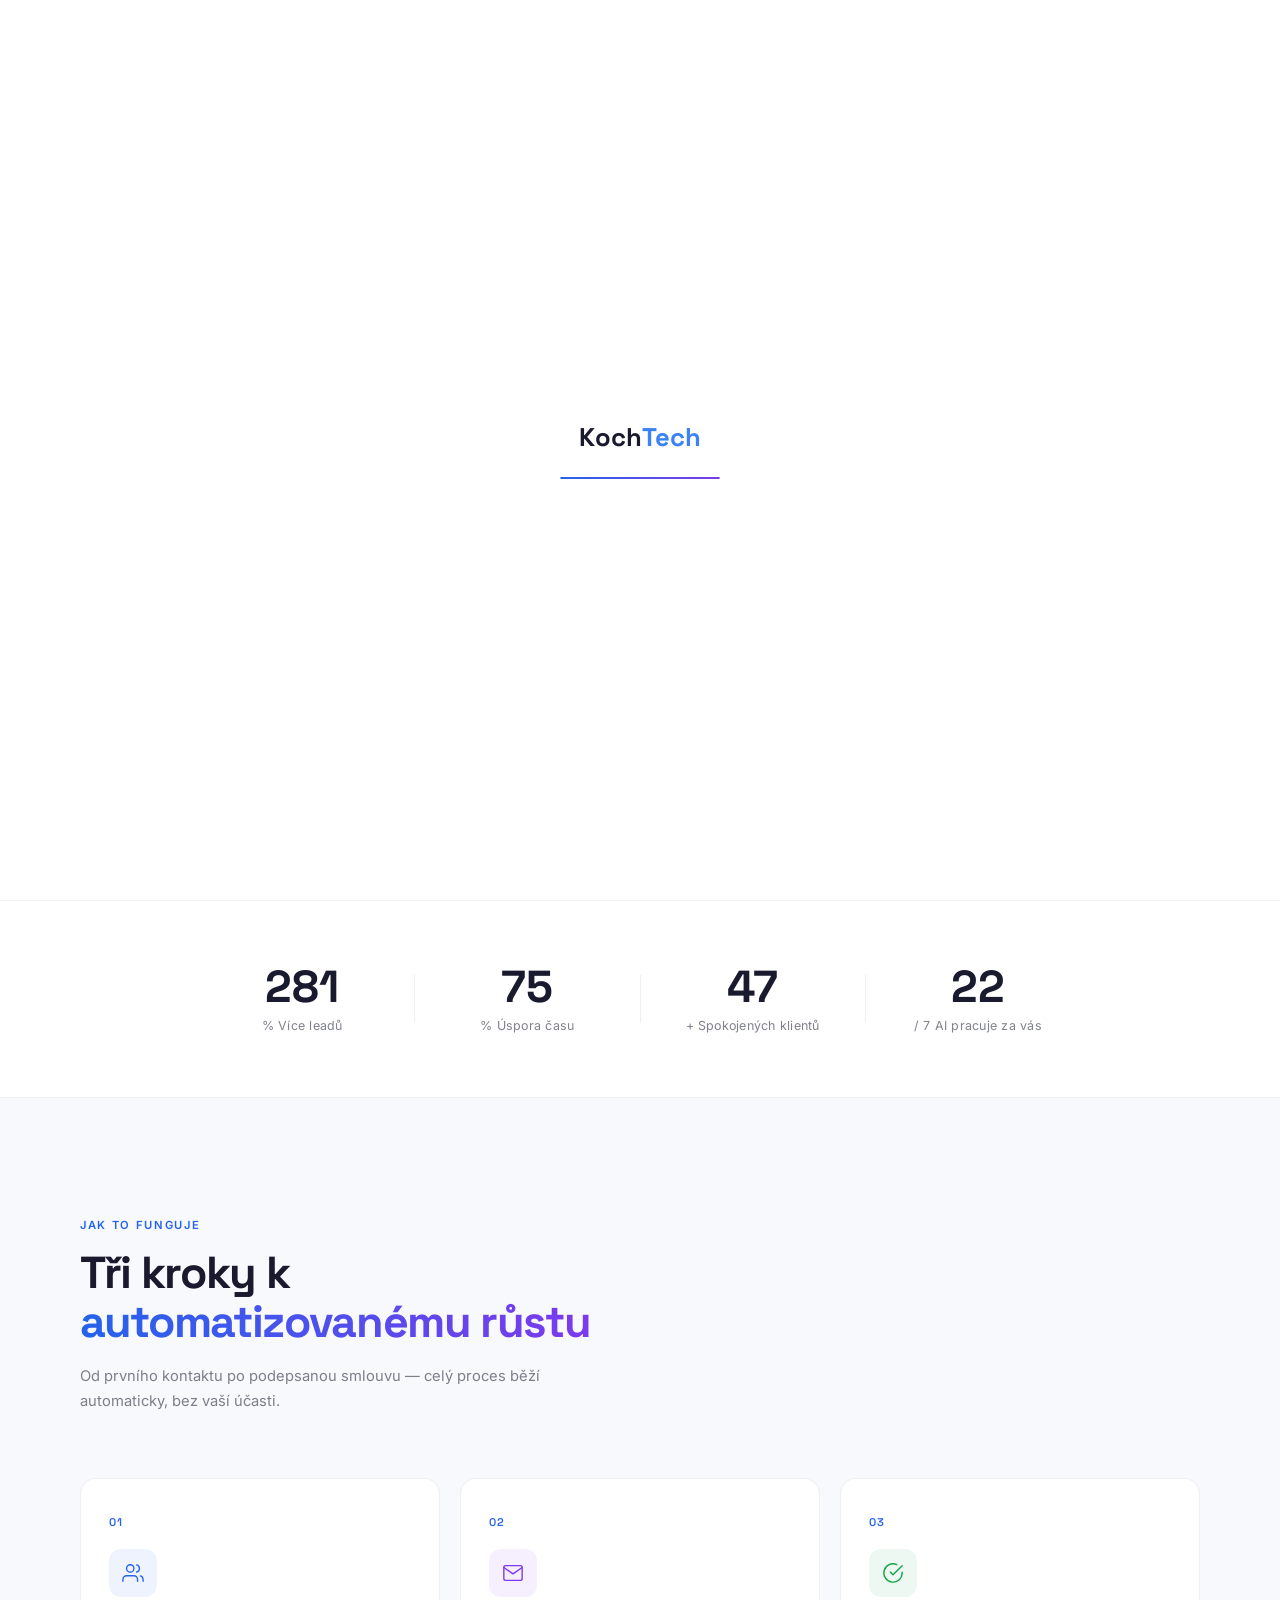
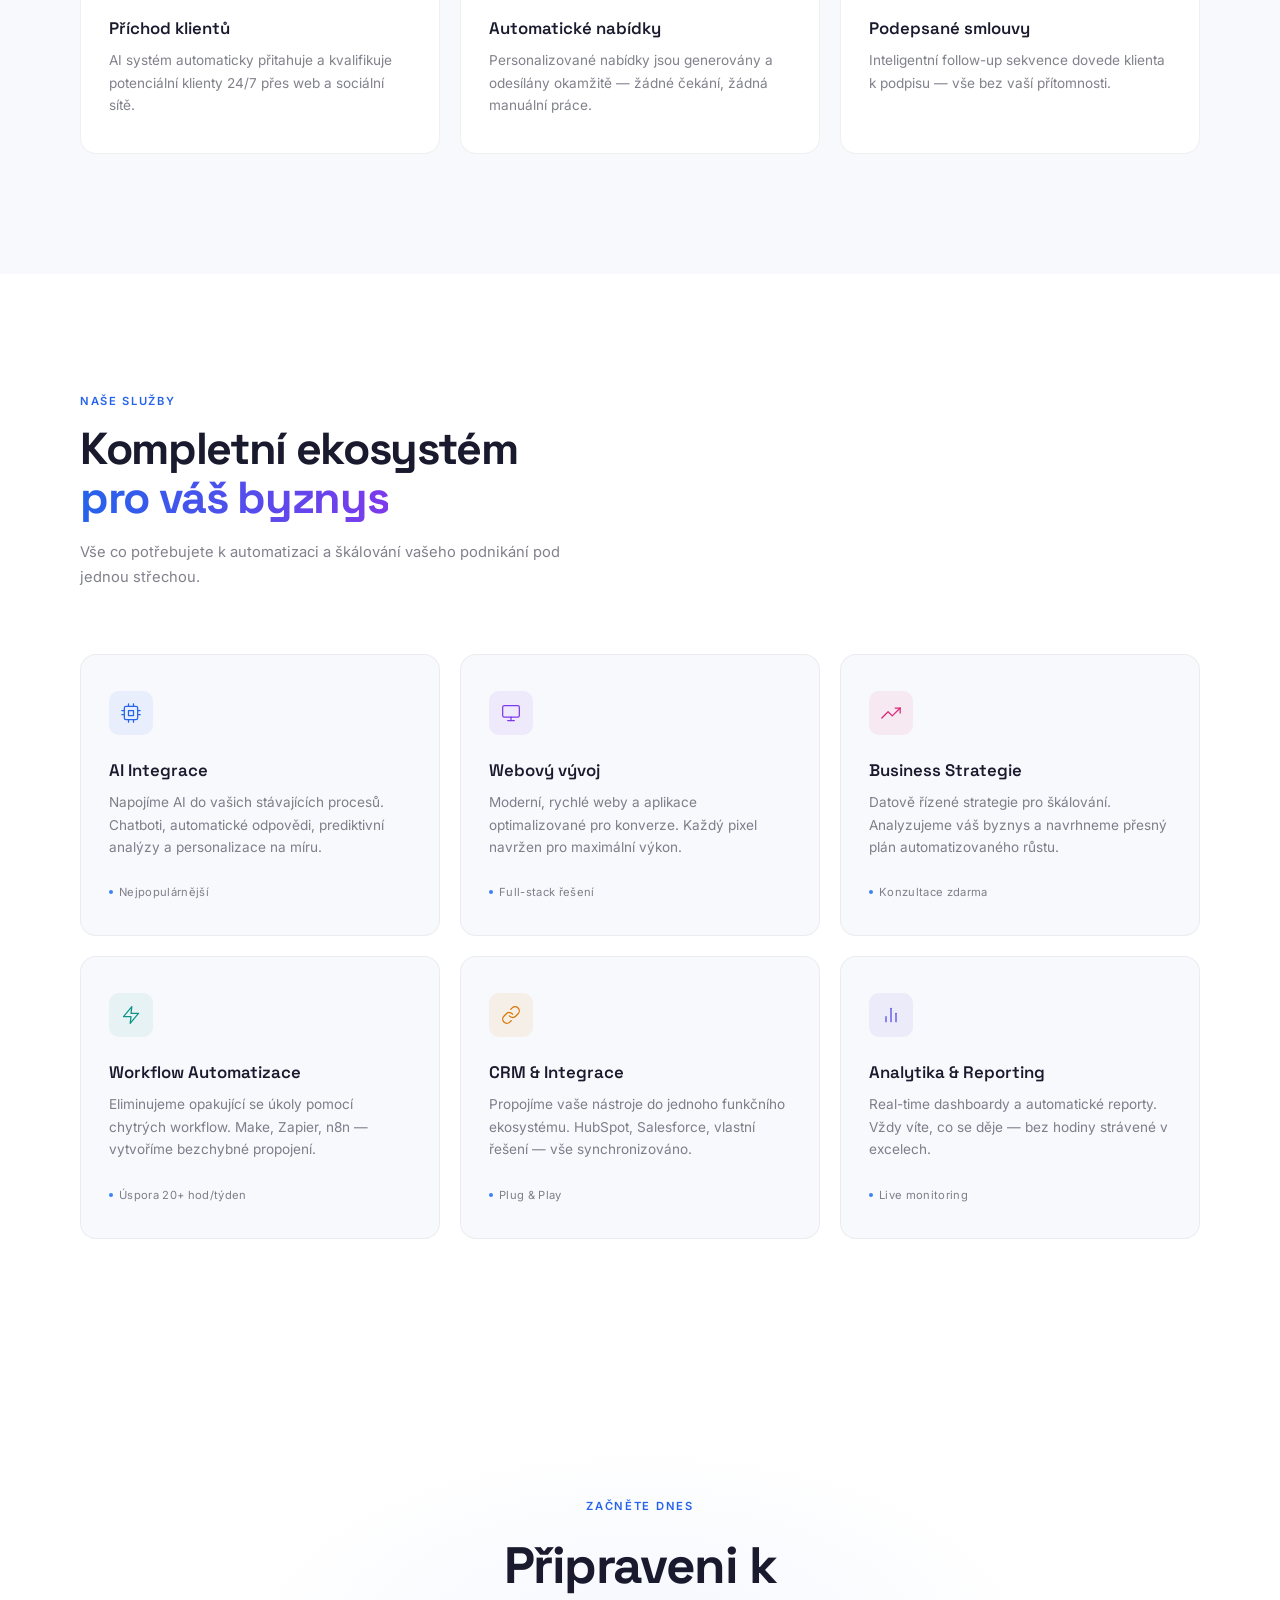
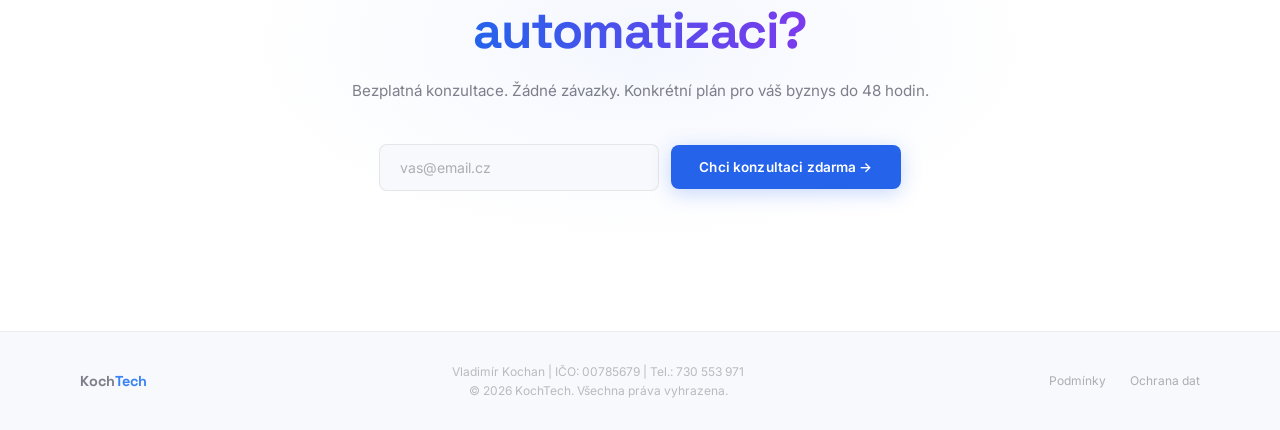
==== commit 517d57a6: "Chat Widget" ====
--- a/index.html
+++ b/index.html
@@ -4,8 +4,1165 @@
   <meta charset="UTF-8" />
   <meta name="viewport" content="width=device-width, initial-scale=1.0" />
   <title>KochTech – Vaše Podnikání na Autopilota</title>
-  <link rel="stylesheet" href="style.css" />
-  <link rel="stylesheet" href="style-agent.css" />
+  <style>
+    @import url('https://fonts.googleapis.com/css2?family=Inter:wght@300;400;500;600;700;800;900&family=Space+Grotesk:wght@300;400;500;600;700&display=swap');
+
+    *, *::before, *::after { box-sizing: border-box; margin: 0; padding: 0; }
+
+    :root {
+      --blue: #2563eb;
+      --blue-glow: #3b82f6;
+      --purple: #7c3aed;
+      --purple-glow: #8b5cf6;
+      --white: #ffffff;
+      --glass-bg: rgba(0,0,0,0.02);
+      --glass-border: rgba(0,0,0,0.06);
+      --text-primary: #1a1a2e;
+      --text-secondary: rgba(26,26,46,0.55);
+      --bg-light: #f8f9fc;
+      --bg-white: #ffffff;
+      --ease-out-expo: cubic-bezier(0.16, 1, 0.3, 1);
+      --ease-out-quart: cubic-bezier(0.25, 1, 0.5, 1);
+    }
+
+    html { scroll-behavior: smooth; }
+
+    body {
+      font-family: 'Inter', sans-serif;
+      background: var(--bg-light);
+      color: var(--text-primary);
+      overflow-x: hidden;
+      -webkit-font-smoothing: antialiased;
+      -moz-osx-font-smoothing: grayscale;
+    }
+
+    /* ── MACHINE CANVAS AREA ─────────────────────── */
+    .machine-wrap {
+      position: absolute;
+      right: -40px;
+      top: 40%;
+      transform: translateY(-50%);
+      width: 560px;
+      height: 480px;
+      z-index: 4;
+    }
+    #machineCanvas {
+      width: 100%; height: 100%;
+    }
+
+    /* ── CUSTOM CURSOR ────────────────────────────── */
+    .cursor-dot {
+      position: fixed;
+      width: 8px; height: 8px;
+      background: var(--blue-glow);
+      border-radius: 50%;
+      pointer-events: none;
+      z-index: 9999;
+      mix-blend-mode: normal;
+      transition: transform 0.15s var(--ease-out-expo);
+      will-change: transform;
+    }
+    .cursor-ring {
+      position: fixed;
+      width: 36px; height: 36px;
+      border: 1px solid rgba(59,130,246,0.35);
+      border-radius: 50%;
+      pointer-events: none;
+      z-index: 9998;
+      transition: width 0.4s var(--ease-out-expo), height 0.4s var(--ease-out-expo), border-color 0.3s;
+      will-change: transform;
+    }
+    .cursor-ring.hovering {
+      width: 56px; height: 56px;
+      border-color: rgba(59,130,246,0.6);
+    }
+
+    /* ── SMOOTH SCROLL WRAPPER ────────────────────── */
+    .page-wrapper {
+      position: relative;
+    }
+
+    /* ── LOADING SCREEN ───────────────────────────── */
+    .loader {
+      position: fixed;
+      inset: 0;
+      z-index: 10000;
+      background: var(--bg-white);
+      display: flex;
+      align-items: center;
+      justify-content: center;
+      flex-direction: column;
+      gap: 24px;
+      transition: opacity 0.8s var(--ease-out-expo), visibility 0.8s;
+    }
+    .loader.hidden {
+      opacity: 0;
+      visibility: hidden;
+    }
+    .loader-logo {
+      font-family: 'Space Grotesk', sans-serif;
+      font-weight: 700;
+      font-size: 1.6rem;
+      color: var(--text-primary);
+      opacity: 0;
+      transform: translateY(12px);
+      animation: loaderFadeIn 0.6s 0.2s var(--ease-out-expo) forwards;
+    }
+    .loader-logo span { color: var(--blue-glow); }
+    .loader-bar-track {
+      width: 160px;
+      height: 2px;
+      background: rgba(0,0,0,0.06);
+      border-radius: 2px;
+      overflow: hidden;
+      opacity: 0;
+      animation: loaderFadeIn 0.6s 0.4s var(--ease-out-expo) forwards;
+    }
+    .loader-bar {
+      width: 0%;
+      height: 100%;
+      background: linear-gradient(90deg, var(--blue), var(--purple));
+      border-radius: 2px;
+      animation: loaderProgress 1.8s 0.5s var(--ease-out-expo) forwards;
+    }
+    @keyframes loaderFadeIn {
+      to { opacity: 1; transform: translateY(0); }
+    }
+    @keyframes loaderProgress {
+      to { width: 100%; }
+    }
+
+    /* ── NAVIGATION ─────────────────────────────── */
+    nav {
+      position: fixed;
+      top: 0; left: 0; right: 0;
+      z-index: 1000;
+      display: flex;
+      align-items: center;
+      justify-content: space-between;
+      padding: 0 48px;
+      height: 72px;
+      background: transparent;
+      transition: background 0.5s var(--ease-out-quart), 
+                  backdrop-filter 0.5s var(--ease-out-quart),
+                  border-color 0.5s,
+                  box-shadow 0.5s;
+      border-bottom: 1px solid transparent;
+    }
+    nav.scrolled {
+      background: rgba(248,249,252,0.88);
+      backdrop-filter: blur(24px);
+      -webkit-backdrop-filter: blur(24px);
+      border-bottom-color: rgba(0,0,0,0.06);
+      box-shadow: 0 1px 12px rgba(0,0,0,0.04);
+    }
+    .nav-logo {
+      font-family: 'Space Grotesk', sans-serif;
+      font-weight: 700;
+      font-size: 1.05rem;
+      letter-spacing: 0.02em;
+      color: var(--text-primary);
+    }
+    .nav-logo span { color: var(--blue-glow); }
+    .nav-links {
+      display: flex;
+      align-items: center;
+      gap: 40px;
+      list-style: none;
+    }
+    .nav-links a {
+      color: var(--text-secondary);
+      text-decoration: none;
+      font-size: 0.82rem;
+      font-weight: 400;
+      letter-spacing: 0.01em;
+      position: relative;
+      transition: color 0.3s;
+      padding: 4px 0;
+    }
+    .nav-links a::after {
+      content: '';
+      position: absolute;
+      bottom: -2px; left: 0;
+      width: 0; height: 1px;
+      background: var(--blue-glow);
+      transition: width 0.4s var(--ease-out-expo);
+    }
+    .nav-links a:hover { color: var(--text-primary); }
+    .nav-links a:hover::after { width: 100%; }
+    .nav-cta {
+      padding: 8px 20px !important;
+      background: rgba(37,99,235,0.08);
+      border: 1px solid rgba(37,99,235,0.15);
+      border-radius: 6px;
+      color: var(--blue) !important;
+      font-weight: 500 !important;
+      transition: background 0.3s, border-color 0.3s, color 0.3s !important;
+    }
+    .nav-cta::after { display: none !important; }
+    .nav-cta:hover {
+      background: rgba(37,99,235,0.14) !important;
+      border-color: rgba(37,99,235,0.3) !important;
+    }
+
+    /* ── REVEAL ANIMATIONS ────────────────────────── */
+    .reveal {
+      opacity: 0;
+      transform: translateY(40px);
+      transition: opacity 0.9s var(--ease-out-expo),
+                  transform 0.9s var(--ease-out-expo);
+    }
+    .reveal.visible {
+      opacity: 1;
+      transform: translateY(0);
+    }
+    .reveal-left {
+      opacity: 0;
+      transform: translateX(-40px);
+      transition: opacity 0.9s var(--ease-out-expo),
+                  transform 0.9s var(--ease-out-expo);
+    }
+    .reveal-left.visible {
+      opacity: 1;
+      transform: translateX(0);
+    }
+    .reveal-scale {
+      opacity: 0;
+      transform: scale(0.95);
+      transition: opacity 0.9s var(--ease-out-expo),
+                  transform 0.9s var(--ease-out-expo);
+    }
+    .reveal-scale.visible {
+      opacity: 1;
+      transform: scale(1);
+    }
+
+    /* ── HERO SECTION ─────────────────────────────── */
+    .hero {
+      position: relative;
+      min-height: 100vh;
+      display: flex;
+      align-items: center;
+      padding: 0 80px;
+      overflow: hidden;
+      background: var(--bg-white);
+    }
+
+    /* Ambient gradient */
+    .hero-gradient {
+      position: absolute;
+      inset: 0;
+      overflow: hidden;
+      z-index: 0;
+    }
+    .hero-gradient .orb {
+      position: absolute;
+      border-radius: 50%;
+      filter: blur(120px);
+      opacity: 0;
+      animation: orbFadeIn 2s var(--ease-out-expo) forwards;
+      will-change: transform;
+    }
+    .orb-1 {
+      width: 700px; height: 700px;
+      background: radial-gradient(circle, rgba(59,130,246,0.12) 0%, transparent 70%);
+      top: -15%; right: -5%;
+      animation-delay: 0.3s !important;
+    }
+    .orb-2 {
+      width: 500px; height: 500px;
+      background: radial-gradient(circle, rgba(124,58,237,0.1) 0%, transparent 70%);
+      top: 10%; right: 15%;
+      animation-delay: 0.6s !important;
+    }
+    .orb-3 {
+      width: 400px; height: 400px;
+      background: radial-gradient(circle, rgba(236,72,153,0.07) 0%, transparent 70%);
+      bottom: -5%; right: 5%;
+      animation-delay: 0.9s !important;
+    }
+    @keyframes orbFadeIn {
+      to { opacity: 1; }
+    }
+
+    /* Grain overlay */
+    .grain {
+      position: fixed;
+      inset: 0;
+      z-index: 1;
+      pointer-events: none;
+      opacity: 0.018;
+      background-image: url("data:image/svg+xml,%3Csvg viewBox='0 0 256 256' xmlns='http://www.w3.org/2000/svg'%3E%3Cfilter id='noise'%3E%3CfeTurbulence type='fractalNoise' baseFrequency='0.9' numOctaves='4' stitchTiles='stitch'/%3E%3C/filter%3E%3Crect width='100%25' height='100%25' filter='url(%23noise)' opacity='1'/%3E%3C/svg%3E");
+      background-repeat: repeat;
+      background-size: 200px 200px;
+    }
+
+    /* Grid lines */
+    .hero-grid {
+      position: absolute;
+      inset: 0;
+      z-index: 1;
+      background-image:
+        linear-gradient(rgba(0,0,0,0.025) 1px, transparent 1px),
+        linear-gradient(90deg, rgba(0,0,0,0.025) 1px, transparent 1px);
+      background-size: 80px 80px;
+      mask-image: radial-gradient(ellipse 60% 60% at 70% 50%, black 0%, transparent 100%);
+      -webkit-mask-image: radial-gradient(ellipse 60% 60% at 70% 50%, black 0%, transparent 100%);
+    }
+
+    .hero-content {
+      position: relative;
+      z-index: 10;
+      max-width: 640px;
+    }
+
+    .hero-badge {
+      display: inline-flex;
+      align-items: center;
+      gap: 8px;
+      background: rgba(37,99,235,0.06);
+      border: 1px solid rgba(37,99,235,0.1);
+      border-radius: 999px;
+      padding: 7px 18px;
+      font-size: 0.7rem;
+      letter-spacing: 0.12em;
+      text-transform: uppercase;
+      color: var(--blue);
+      margin-bottom: 32px;
+      opacity: 0;
+      transform: translateY(20px);
+      animation: heroElIn 0.8s 2.6s var(--ease-out-expo) forwards;
+    }
+    .hero-badge .dot {
+      width: 6px; height: 6px;
+      background: var(--blue-glow);
+      border-radius: 50%;
+      box-shadow: 0 0 8px rgba(59,130,246,0.4);
+      animation: pulse-dot 2.5s infinite;
+    }
+    @keyframes pulse-dot {
+      0%, 100% { opacity: 1; }
+      50% { opacity: 0.4; }
+    }
+
+    .hero h1 {
+      font-family: 'Space Grotesk', sans-serif;
+      font-size: clamp(2.4rem, 5vw, 4.2rem);
+      font-weight: 700;
+      line-height: 1.06;
+      letter-spacing: -0.03em;
+      color: var(--text-primary);
+      margin-bottom: 24px;
+    }
+    .hero h1 .line {
+      display: block;
+      overflow: hidden;
+    }
+    .hero h1 .line-inner {
+      display: block;
+      opacity: 0;
+      transform: translateY(105%);
+      animation: lineReveal 1s var(--ease-out-expo) forwards;
+    }
+    .hero h1 .line:nth-child(1) .line-inner { animation-delay: 2.7s; }
+    .hero h1 .line:nth-child(2) .line-inner { animation-delay: 2.85s; }
+    .hero h1 .line:nth-child(3) .line-inner { animation-delay: 3.0s; }
+    @keyframes lineReveal {
+      to { opacity: 1; transform: translateY(0); }
+    }
+    @keyframes heroElIn {
+      to { opacity: 1; transform: translateY(0); }
+    }
+
+    .hero h1 .accent {
+      background: linear-gradient(90deg, var(--blue), var(--purple));
+      -webkit-background-clip: text;
+      -webkit-text-fill-color: transparent;
+      background-clip: text;
+    }
+
+    .hero-sub {
+      font-size: 1rem;
+      line-height: 1.7;
+      color: var(--text-secondary);
+      margin-bottom: 44px;
+      max-width: 480px;
+      font-weight: 400;
+      opacity: 0;
+      transform: translateY(20px);
+      animation: heroElIn 0.9s 3.15s var(--ease-out-expo) forwards;
+    }
+    .hero-sub strong {
+      color: var(--text-primary);
+      font-weight: 600;
+    }
+
+    .hero-cta-group {
+      display: flex;
+      align-items: center;
+      gap: 24px;
+      flex-wrap: wrap;
+      opacity: 0;
+      transform: translateY(20px);
+      animation: heroElIn 0.9s 3.35s var(--ease-out-expo) forwards;
+    }
+
+    .btn-primary {
+      display: inline-flex;
+      align-items: center;
+      gap: 10px;
+      background: var(--blue);
+      color: #fff;
+      font-family: 'Inter', sans-serif;
+      font-weight: 600;
+      font-size: 0.85rem;
+      letter-spacing: 0.01em;
+      padding: 14px 28px;
+      border-radius: 8px;
+      border: none;
+      cursor: pointer;
+      text-decoration: none;
+      position: relative;
+      overflow: hidden;
+      transition: transform 0.3s var(--ease-out-expo), box-shadow 0.3s;
+      box-shadow: 0 4px 20px rgba(37,99,235,0.25);
+    }
+    .btn-primary::before {
+      content: '';
+      position: absolute;
+      inset: 0;
+      background: linear-gradient(135deg, transparent 0%, rgba(255,255,255,0.15) 100%);
+      opacity: 0;
+      transition: opacity 0.3s;
+    }
+    .btn-primary:hover {
+      transform: translateY(-2px);
+      box-shadow: 0 8px 32px rgba(37,99,235,0.35);
+    }
+    .btn-primary:hover::before { opacity: 1; }
+    .btn-primary:active { transform: translateY(0) scale(0.98); }
+
+    .btn-secondary {
+      display: inline-flex;
+      align-items: center;
+      gap: 8px;
+      color: var(--text-secondary);
+      font-size: 0.85rem;
+      font-weight: 400;
+      text-decoration: none;
+      transition: color 0.3s;
+      padding: 14px 0;
+    }
+    .btn-secondary:hover { color: var(--text-primary); }
+    .btn-secondary .play-icon {
+      width: 36px; height: 36px;
+      border-radius: 50%;
+      border: 1px solid rgba(0,0,0,0.12);
+      display: flex; align-items: center; justify-content: center;
+      transition: border-color 0.3s, background 0.3s;
+    }
+    .btn-secondary:hover .play-icon {
+      border-color: rgba(0,0,0,0.2);
+      background: rgba(0,0,0,0.03);
+    }
+
+    /* Hero right visual */
+    .hero-visual {
+      position: absolute;
+      right: 40px;
+      top: 50%;
+      transform: translateY(-50%);
+      width: 520px;
+      height: 520px;
+      z-index: 5;
+      opacity: 0;
+      animation: heroElIn 1.2s 3.2s var(--ease-out-expo) forwards;
+    }
+
+    .data-flow {
+      position: relative;
+      width: 100%; height: 100%;
+    }
+
+    /* Floating cards in hero */
+    .float-card {
+      position: absolute;
+      background: rgba(255,255,255,0.75);
+      border: 1px solid rgba(0,0,0,0.06);
+      border-radius: 16px;
+      padding: 20px 24px;
+      backdrop-filter: blur(20px);
+      -webkit-backdrop-filter: blur(20px);
+      animation: floatCard 6s ease-in-out infinite;
+      box-shadow: 0 4px 24px rgba(0,0,0,0.04);
+    }
+    .float-card-1 {
+      top: -150px; left: -250px;
+      width: 210px;
+      animation-delay: 0s;
+    }
+    .float-card-2 {
+      top: 20%; right: 500px;
+      transform: translateY(-50%);
+      width: 200px;
+      animation-delay: -2s;
+    }
+    .float-card-3 {
+      top: 20px; left: 250px;
+      width: 200px;
+      animation-delay: -4s;
+    }
+    @keyframes floatCard {
+      0%, 100% { transform: translateY(0px); }
+      50% { transform: translateY(-12px); }
+    }
+    .float-card-2 {
+      animation: floatCard2 6s ease-in-out infinite;
+      animation-delay: -2s;
+    }
+    @keyframes floatCard2 {
+      0%, 100% { transform: translateY(-50%); }
+      50% { transform: translateY(calc(-50% - 12px)); }
+    }
+
+    .fc-label {
+      font-size: 0.65rem;
+      letter-spacing: 0.1em;
+      text-transform: uppercase;
+      color: var(--blue);
+      margin-bottom: 10px;
+      font-weight: 600;
+    }
+    .fc-value {
+      font-family: 'Space Grotesk', sans-serif;
+      font-weight: 700;
+      font-size: 1.5rem;
+      color: var(--text-primary);
+      line-height: 1;
+      margin-bottom: 4px;
+    }
+    .fc-sub {
+      font-size: 0.72rem;
+      color: var(--text-secondary);
+    }
+    .fc-bar-track {
+      width: 100%; height: 4px;
+      background: rgba(0,0,0,0.05);
+      border-radius: 4px;
+      margin-top: 12px;
+      overflow: hidden;
+    }
+    .fc-bar {
+      height: 100%;
+      border-radius: 4px;
+      background: linear-gradient(90deg, var(--blue), var(--purple));
+      animation: barGrow 2s 3.5s var(--ease-out-expo) forwards;
+      width: 0%;
+    }
+    @keyframes barGrow {
+      to { width: var(--bar-width, 75%); }
+    }
+
+    /* Rotating ring visual */
+    .orbit-ring {
+      position: absolute;
+      top: 50%; left: 50%;
+      width: 320px; height: 320px;
+      margin: -160px 0 0 -160px;
+      border: 1px solid rgba(0,0,0,0.04);
+      border-radius: 50%;
+      animation: orbitSpin 20s linear infinite;
+    }
+    .orbit-ring-2 {
+      width: 220px; height: 220px;
+      margin: -110px 0 0 -110px;
+      border-color: rgba(37,99,235,0.08);
+      animation: orbitSpin 15s linear infinite reverse;
+    }
+    @keyframes orbitSpin {
+      to { transform: rotate(360deg); }
+    }
+    .orbit-dot {
+      position: absolute;
+      width: 8px; height: 8px;
+      background: var(--blue-glow);
+      border-radius: 50%;
+      box-shadow: 0 0 12px rgba(59,130,246,0.4);
+    }
+    .orbit-ring .orbit-dot { top: -4px; left: 50%; margin-left: -4px; }
+    .orbit-ring-2 .orbit-dot { bottom: -4px; right: 20%; background: var(--purple-glow); box-shadow: 0 0 12px rgba(139,92,246,0.4); }
+
+    /* Center core */
+    .core-center {
+      position: absolute;
+      top: 50%; left: 50%;
+      transform: translate(-50%, -50%);
+      width: 80px; height: 80px;
+      display: flex;
+      align-items: center;
+      justify-content: center;
+      flex-direction: column;
+    }
+    .core-ring {
+      position: absolute;
+      inset: 0;
+      border: 1px solid rgba(37,99,235,0.15);
+      border-radius: 50%;
+      animation: corePulse 3s ease-in-out infinite;
+    }
+    .core-ring:nth-child(2) {
+      inset: -12px;
+      border-color: rgba(37,99,235,0.08);
+      animation-delay: -1s;
+    }
+    .core-ring:nth-child(3) {
+      inset: -24px;
+      border-color: rgba(37,99,235,0.04);
+      animation-delay: -2s;
+    }
+    @keyframes corePulse {
+      0%, 100% { transform: scale(1); opacity: 1; }
+      50% { transform: scale(1.06); opacity: 0.6; }
+    }
+    .core-icon {
+      position: relative;
+      z-index: 2;
+      font-family: 'Space Grotesk', sans-serif;
+      font-weight: 700;
+      font-size: 0.6rem;
+      letter-spacing: 0.1em;
+      color: var(--blue);
+      text-align: center;
+      line-height: 1.4;
+    }
+
+    .scroll-indicator {
+      position: absolute;
+      bottom: 40px;
+      left: 50%;
+      transform: translateX(-50%);
+      display: flex;
+      flex-direction: column;
+      align-items: center;
+      gap: 8px;
+      color: var(--text-secondary);
+      font-size: 0.7rem;
+      letter-spacing: 0.1em;
+      text-transform: uppercase;
+      z-index: 10;
+      opacity: 0;
+      animation: heroElIn 0.8s 3.6s var(--ease-out-expo) forwards;
+    }
+    .scroll-line {
+      width: 1px; height: 40px;
+      background: rgba(0,0,0,0.08);
+      position: relative;
+      overflow: hidden;
+    }
+    .scroll-line::after {
+      content: '';
+      position: absolute;
+      top: -100%; left: 0;
+      width: 100%; height: 100%;
+      background: var(--blue-glow);
+      animation: scrollLine 2s ease-in-out infinite;
+    }
+    @keyframes scrollLine {
+      0% { top: -100%; }
+      50% { top: 100%; }
+      100% { top: 100%; }
+    }
+
+    /* ── SECTION BASE ─────────────────────────────── */
+    section { padding: 120px 80px; position: relative; }
+    .section-label {
+      font-size: 0.7rem;
+      letter-spacing: 0.15em;
+      text-transform: uppercase;
+      color: var(--blue);
+      margin-bottom: 16px;
+      font-weight: 600;
+    }
+    .section-title {
+      font-family: 'Space Grotesk', sans-serif;
+      font-size: clamp(1.8rem, 3.5vw, 2.8rem);
+      font-weight: 700;
+      letter-spacing: -0.03em;
+      line-height: 1.1;
+      margin-bottom: 18px;
+      color: var(--text-primary);
+    }
+    .section-sub {
+      color: var(--text-secondary);
+      font-size: 0.92rem;
+      line-height: 1.7;
+      max-width: 520px;
+      margin-bottom: 64px;
+    }
+
+    /* ── STATS ─────────────────────────────────────── */
+    .stats-section {
+      border-top: 1px solid rgba(0,0,0,0.05);
+      border-bottom: 1px solid rgba(0,0,0,0.05);
+      padding: 64px 80px;
+      background: var(--bg-white);
+    }
+    .stats-inner {
+      display: flex;
+      align-items: center;
+      justify-content: center;
+      gap: 0;
+      max-width: 900px;
+      margin: 0 auto;
+    }
+    .stat-item {
+      text-align: center;
+      flex: 1;
+      padding: 0 32px;
+    }
+    .stat-num {
+      font-family: 'Space Grotesk', sans-serif;
+      font-size: 2.8rem;
+      font-weight: 700;
+      color: var(--text-primary);
+      line-height: 1;
+      margin-bottom: 8px;
+    }
+    .stat-label {
+      font-size: 0.78rem;
+      color: var(--text-secondary);
+      letter-spacing: 0.02em;
+    }
+    .stat-divider {
+      width: 1px; height: 48px;
+      background: rgba(0,0,0,0.06);
+      flex-shrink: 0;
+    }
+
+    /* ── HOW IT WORKS ─────────────────────────────── */
+    .how-section {
+      background: var(--bg-light);
+    }
+
+    .steps-grid {
+      display: grid;
+      grid-template-columns: repeat(3, 1fr);
+      gap: 20px;
+    }
+    .step-card {
+      background: var(--bg-white);
+      border: 1px solid rgba(0,0,0,0.06);
+      border-radius: 16px;
+      padding: 36px 28px;
+      transition: border-color 0.4s, transform 0.4s var(--ease-out-expo), background 0.4s, box-shadow 0.4s;
+      cursor: default;
+    }
+    .step-card:hover {
+      border-color: rgba(37,99,235,0.15);
+      background: rgba(37,99,235,0.02);
+      transform: translateY(-4px);
+      box-shadow: 0 8px 32px rgba(0,0,0,0.06);
+    }
+    .step-num {
+      font-family: 'Space Grotesk', sans-serif;
+      font-size: 0.7rem;
+      letter-spacing: 0.1em;
+      color: var(--blue);
+      margin-bottom: 20px;
+      font-weight: 600;
+    }
+    .step-icon-svg {
+      width: 48px; height: 48px;
+      margin-bottom: 20px;
+      display: flex;
+      align-items: center;
+      justify-content: center;
+      border-radius: 12px;
+      background: rgba(37,99,235,0.08);
+      transition: background 0.3s;
+    }
+    .step-card:hover .step-icon-svg {
+      background: rgba(37,99,235,0.12);
+    }
+    .step-icon-svg svg {
+      width: 22px; height: 22px;
+      stroke: var(--blue);
+      fill: none;
+      stroke-width: 1.5;
+    }
+    .step-card:nth-child(2) .step-icon-svg {
+      background: rgba(124,58,237,0.08);
+    }
+    .step-card:nth-child(2):hover .step-icon-svg {
+      background: rgba(124,58,237,0.12);
+    }
+    .step-card:nth-child(2) .step-icon-svg svg { stroke: var(--purple); }
+    .step-card:nth-child(3) .step-icon-svg {
+      background: rgba(22,163,74,0.08);
+    }
+    .step-card:nth-child(3):hover .step-icon-svg {
+      background: rgba(22,163,74,0.12);
+    }
+    .step-card:nth-child(3) .step-icon-svg svg { stroke: #16a34a; }
+
+    .step-card h3 {
+      font-family: 'Space Grotesk', sans-serif;
+      font-size: 1.05rem;
+      font-weight: 600;
+      margin-bottom: 10px;
+      color: var(--text-primary);
+    }
+    .step-card p {
+      color: var(--text-secondary);
+      font-size: 0.85rem;
+      line-height: 1.65;
+    }
+
+    .step-connector {
+      display: none;
+    }
+
+    /* ── SERVICES ─────────────────────────────────── */
+    .services-section {
+      background: var(--bg-white);
+    }
+    .services-grid {
+      display: grid;
+      grid-template-columns: repeat(3, 1fr);
+      gap: 20px;
+    }
+    .service-card {
+      background: var(--bg-light);
+      border: 1px solid rgba(0,0,0,0.05);
+      border-radius: 16px;
+      padding: 36px 28px;
+      position: relative;
+      overflow: hidden;
+      transition: border-color 0.4s, transform 0.4s var(--ease-out-expo), background 0.4s, box-shadow 0.4s;
+      cursor: default;
+    }
+    .service-card:hover {
+      border-color: rgba(0,0,0,0.1);
+      background: var(--bg-white);
+      transform: translateY(-4px);
+      box-shadow: 0 8px 32px rgba(0,0,0,0.06);
+    }
+    .service-card::before {
+      content: '';
+      position: absolute;
+      top: 0; left: 0; right: 0;
+      height: 1px;
+      background: linear-gradient(90deg, transparent, var(--blue), var(--purple), transparent);
+      opacity: 0;
+      transition: opacity 0.4s;
+    }
+    .service-card:hover::before { opacity: 1; }
+    .service-icon-wrap {
+      width: 44px; height: 44px;
+      border-radius: 10px;
+      display: flex; align-items: center; justify-content: center;
+      margin-bottom: 24px;
+    }
+    .service-icon-wrap svg {
+      width: 20px; height: 20px;
+    }
+    .service-card h3 {
+      font-family: 'Space Grotesk', sans-serif;
+      font-size: 1.05rem;
+      font-weight: 600;
+      margin-bottom: 10px;
+      color: var(--text-primary);
+    }
+    .service-card p {
+      color: var(--text-secondary);
+      font-size: 0.85rem;
+      line-height: 1.65;
+      margin-bottom: 20px;
+    }
+    .service-tag {
+      display: inline-flex;
+      align-items: center;
+      gap: 6px;
+      font-size: 0.7rem;
+      color: var(--text-secondary);
+      letter-spacing: 0.03em;
+    }
+    .service-tag::before {
+      content: '';
+      width: 4px; height: 4px;
+      background: var(--blue-glow);
+      border-radius: 50%;
+    }
+
+    /* ── TESTIMONIALS ──────────────────────────────── */
+    .testimonials-section {
+      background: var(--bg-light);
+      overflow: hidden;
+    }
+    .testimonials-header {
+      text-align: center;
+      margin-bottom: 64px;
+    }
+    .testimonials-header .section-sub {
+      margin-left: auto;
+      margin-right: auto;
+      text-align: center;
+    }
+
+    /* Logo carousel */
+    .logo-carousel {
+      margin-bottom: 64px;
+      overflow: hidden;
+      mask-image: linear-gradient(90deg, transparent 0%, #000 10%, #000 90%, transparent 100%);
+      -webkit-mask-image: linear-gradient(90deg, transparent 0%, #000 10%, #000 90%, transparent 100%);
+    }
+    .logo-track {
+      display: flex;
+      gap: 56px;
+      align-items: center;
+      animation: logo-scroll 35s linear infinite;
+      width: max-content;
+    }
+    @keyframes logo-scroll {
+      0% { transform: translateX(0); }
+      100% { transform: translateX(-50%); }
+    }
+    .client-logo {
+      flex-shrink: 0;
+      display: flex;
+      align-items: center;
+      gap: 10px;
+      opacity: 0.3;
+      transition: opacity 0.5s;
+      cursor: default;
+      user-select: none;
+    }
+    .client-logo:hover { opacity: 0.7; }
+    .client-logo-icon {
+      width: 32px; height: 32px;
+      border-radius: 8px;
+      display: flex; align-items: center; justify-content: center;
+      font-size: 0.85rem;
+      font-weight: 700;
+      font-family: 'Space Grotesk', sans-serif;
+      color: #fff;
+    }
+    .client-logo-name {
+      font-family: 'Space Grotesk', sans-serif;
+      font-size: 0.88rem;
+      font-weight: 500;
+      color: var(--text-primary);
+      white-space: nowrap;
+    }
+
+    /* Testimonial cards */
+    .testimonials-grid {
+      display: grid;
+      grid-template-columns: repeat(3, 1fr);
+      gap: 20px;
+    }
+    .testimonial-card {
+      background: var(--bg-white);
+      border: 1px solid rgba(0,0,0,0.06);
+      border-radius: 16px;
+      padding: 32px 28px 28px;
+      transition: border-color 0.4s, transform 0.4s var(--ease-out-expo), box-shadow 0.4s;
+      cursor: default;
+    }
+    .testimonial-card:hover {
+      border-color: rgba(37,99,235,0.15);
+      transform: translateY(-4px);
+      box-shadow: 0 8px 32px rgba(0,0,0,0.06);
+    }
+    .testimonial-card.featured {
+      border-color: rgba(37,99,235,0.1);
+      background: rgba(37,99,235,0.02);
+    }
+    .testimonial-card.featured::before {
+      content: '';
+      position: absolute;
+      top: 0; left: 0; right: 0;
+      height: 1px;
+      background: linear-gradient(90deg, transparent, var(--blue), transparent);
+      border-radius: 16px 16px 0 0;
+    }
+    .testimonial-stars {
+      display: flex;
+      gap: 2px;
+      margin-bottom: 16px;
+    }
+    .testimonial-star { color: #f59e0b; font-size: 0.8rem; }
+    .testimonial-quote {
+      font-size: 0.88rem;
+      line-height: 1.7;
+      color: var(--text-secondary);
+      margin-bottom: 24px;
+    }
+    .testimonial-author {
+      display: flex;
+      align-items: center;
+      gap: 12px;
+    }
+    .testimonial-avatar {
+      width: 40px; height: 40px;
+      border-radius: 50%;
+      display: flex; align-items: center; justify-content: center;
+      font-family: 'Space Grotesk', sans-serif;
+      font-weight: 700;
+      font-size: 0.8rem;
+      color: #fff;
+      flex-shrink: 0;
+    }
+    .testimonial-meta h4 {
+      font-family: 'Space Grotesk', sans-serif;
+      font-size: 0.88rem;
+      font-weight: 600;
+      margin-bottom: 2px;
+      color: var(--text-primary);
+    }
+    .testimonial-meta span {
+      font-size: 0.72rem;
+      color: var(--text-secondary);
+    }
+    .testimonial-result {
+      display: flex;
+      align-items: center;
+      gap: 10px;
+      margin-top: 20px;
+      padding-top: 20px;
+      border-top: 1px solid rgba(0,0,0,0.05);
+    }
+    .result-number {
+      font-family: 'Space Grotesk', sans-serif;
+      font-weight: 700;
+      font-size: 1.3rem;
+      color: var(--blue);
+      line-height: 1;
+    }
+    .result-label {
+      font-size: 0.72rem;
+      color: var(--text-secondary);
+      line-height: 1.35;
+    }
+
+    /* ── CTA SECTION ───────────────────────────────── */
+    .cta-section {
+      text-align: center;
+      padding: 140px 80px;
+      position: relative;
+      overflow: hidden;
+      background: var(--bg-white);
+    }
+    .cta-gradient {
+      position: absolute;
+      top: 50%; left: 50%;
+      transform: translate(-50%, -50%);
+      width: 800px; height: 400px;
+      background: radial-gradient(ellipse, rgba(37,99,235,0.05) 0%, transparent 70%);
+      pointer-events: none;
+    }
+    .cta-section h2 {
+      font-family: 'Space Grotesk', sans-serif;
+      font-size: clamp(2rem, 4vw, 3.2rem);
+      font-weight: 700;
+      letter-spacing: -0.03em;
+      margin-bottom: 18px;
+      position: relative;
+      color: var(--text-primary);
+    }
+    .cta-section > p {
+      color: var(--text-secondary);
+      font-size: 0.95rem;
+      margin-bottom: 44px;
+      position: relative;
+    }
+    .cta-form {
+      display: flex;
+      align-items: center;
+      gap: 12px;
+      justify-content: center;
+      flex-wrap: wrap;
+      position: relative;
+    }
+    .cta-input {
+      background: var(--bg-light);
+      border: 1px solid rgba(0,0,0,0.08);
+      border-radius: 8px;
+      padding: 14px 20px;
+      color: var(--text-primary);
+      font-family: 'Inter', sans-serif;
+      font-size: 0.88rem;
+      width: 280px;
+      outline: none;
+      transition: border-color 0.3s, background 0.3s, box-shadow 0.3s;
+    }
+    .cta-input::placeholder { color: rgba(0,0,0,0.3); }
+    .cta-input:focus {
+      border-color: rgba(37,99,235,0.3);
+      background: var(--bg-white);
+      box-shadow: 0 0 0 3px rgba(37,99,235,0.08);
+    }
+
+    /* ── FOOTER ─────────────────────────────────────── */
+    footer {
+      padding: 32px 80px;
+      border-top: 1px solid rgba(0,0,0,0.05);
+      display: flex;
+      align-items: center;
+      justify-content: space-between;
+      background: var(--bg-light);
+    }
+    .footer-logo {
+      font-family: 'Space Grotesk', sans-serif;
+      font-weight: 700;
+      font-size: 0.9rem;
+      color: var(--text-secondary);
+    }
+    .footer-logo span { color: var(--blue-glow); }
+    footer p {
+      font-size: 0.75rem;
+      color: rgba(0,0,0,0.25);
+    }
+    footer a {
+      color: rgba(0,0,0,0.3);
+      font-size: 0.75rem;
+      text-decoration: none;
+      transition: color 0.3s;
+    }
+    footer a:hover { color: rgba(0,0,0,0.55); }
+
+    /* ── SCROLLBAR ───────────────────────────────── */
+    ::-webkit-scrollbar { width: 4px; }
+    ::-webkit-scrollbar-track { background: transparent; }
+    ::-webkit-scrollbar-thumb { background: rgba(0,0,0,0.08); border-radius: 4px; }
+    ::-webkit-scrollbar-thumb:hover { background: rgba(0,0,0,0.15); }
+
+    /* ── RESPONSIVE ──────────────────────────────── */
+    @media (max-width: 1100px) {
+      .hero-visual { display: none; }
+      .hero { padding: 0 48px; }
+      section { padding: 80px 48px; }
+    }
+    @media (max-width: 900px) {
+      .steps-grid, .services-grid, .testimonials-grid {
+        grid-template-columns: 1fr;
+        max-width: 480px;
+      }
+      .stats-inner { flex-direction: column; gap: 32px; }
+      .stat-divider { width: 48px; height: 1px; }
+      .hero { padding: 0 24px; }
+      section { padding: 64px 24px; }
+      nav { padding: 0 24px; }
+      .nav-links { gap: 20px; }
+      footer { padding: 24px; flex-direction: column; gap: 12px; text-align: center; }
+    }
+    @media (max-width: 600px) {
+      .nav-links { display: none; }
+    }
+
+    /* ── MAGNETIC BUTTON WRAPPER ──────────────────── */
+    .magnetic { display: inline-block; }
+  </style>
 </head>
 <body>
 
@@ -26,7 +1183,6 @@
   <ul class="nav-links">
     <li><a href="#jak">Jak to funguje</a></li>
     <li><a href="#sluzby">Služby</a></li>
-    <li><a href="live-trendy.html">Live Trendy</a></li>
     <!-- <li><a href="#">Reference</a></li> -->
     <li><a href="#kontakt" class="nav-cta">Kontakt</a></li>
   </ul>
@@ -338,59 +1494,6 @@
   </div>
 </section>
 
-<!-- <div class="kt-widget" id="ktWidget">
-  
-  <div class="kt-chat-box">
-    
-    <div class="kt-header">
-      <div class="kt-avatar">
-        <svg viewBox="0 0 24 24" stroke-linecap="round" stroke-linejoin="round"><rect x="4" y="4" width="16" height="16" rx="2"/><rect x="9" y="9" width="6" height="6"/></svg>
-        <div class="kt-status-dot"></div>
-      </div>
-      <div class="kt-header-text">
-        <h3>AI Konzultant KochTech</h3>
-        <p>Online — připraven pomoci</p>
-      </div>
-    </div>
-
-    <div class="kt-welcome" id="ktWelcome">
-      <h4>Jak vám mohu pomoci?</h4>
-      <p>Jsem AI asistent. Zeptejte se mě na cokoliv ohledně automatizace a vývoje webů.</p>
-      <div class="kt-quick-btns">
-        <button class="kt-quick-btn" onclick="ktQuickSend('Jaké služby nabízíte?')">💼 Jaké služby nabízíte?</button>
-        <button class="kt-quick-btn" onclick="ktQuickSend('Chci bezplatnou konzultaci')">📅 Chci bezplatnou konzultaci</button>
-      </div>
-    </div> -->
-
-<!-- Messages -->
-    <!-- <div class="kt-messages" id="ktMessages"> -->
-      <!-- Chat bubbles go here -->
-      
-      <!-- Typing -->
-      <!-- <div class="kt-typing" id="ktTyping">
-        <span></span><span></span><span></span>
-      </div>
-    </div> -->
-
-    <!-- <div class="kt-input-area">
-      <div class="kt-input-wrap">
-        <input type="text" class="kt-input" id="ktInput" placeholder="Napište zprávu..." autocomplete="off">
-        <button class="kt-send-btn" id="ktSendBtn" onclick="ktSendMessage()">
-          <svg viewBox="0 0 24 24" stroke-linecap="round" stroke-linejoin="round"><line x1="22" y1="2" x2="11" y2="13"/><polygon points="22 2 15 22 11 13 2 9 22 2"/></svg>
-        </button>
-      </div>
-      <div class="kt-footer">Powered by KochTech AI</div>
-    </div>
-  </div> -->
-
-  <!-- <button class="kt-chat-toggle" onclick="ktToggleChat()">
-    <svg class="icon-chat" viewBox="0 0 24 24" stroke-linecap="round" stroke-linejoin="round"><path d="M21 15a2 2 0 0 1-2 2H7l-4 4V5a2 2 0 0 1 2-2h14a2 2 0 0 1 2 2z"/></svg>
-    <svg class="icon-close" viewBox="0 0 24 24" stroke-linecap="round" stroke-linejoin="round"><line x1="18" y1="6" x2="6" y2="18"/><line x1="6" y1="6" x2="18" y2="18"/></svg>
-    <div class="kt-badge" id="ktBadge"></div>
-  </button>
-
-</div> -->
-
 <footer>
   <div id="kontakt" class="footer-logo">Koch<span>Tech</span></div>
   <div style="text-align: center;">
@@ -403,9 +1506,457 @@
   </div>
 </footer>
 
-</div>
+</div><script>
+/* ──────────────────────────────────────────────────
+   LOADER
+────────────────────────────────────────────────── */
+window.addEventListener('load', () => {
+  setTimeout(() => {
+    document.getElementById('loader').classList.add('hidden');
+  }, 2400);
+});
+
+/* ──────────────────────────────────────────────────
+   CUSTOM CURSOR
+────────────────────────────────────────────────── */
+const dot = document.getElementById('cursorDot');
+const ring = document.getElementById('cursorRing');
+let mouseX = 0, mouseY = 0;
+let ringX = 0, ringY = 0;
+
+const isTouchDevice = 'ontouchstart' in window || navigator.maxTouchPoints > 0;
+if (isTouchDevice) {
+  dot.style.display = 'none';
+  ring.style.display = 'none';
+} else {
+  document.addEventListener('mousemove', e => {
+    mouseX = e.clientX;
+    mouseY = e.clientY;
+    dot.style.transform = `translate(${mouseX - 4}px, ${mouseY - 4}px)`;
+  });
+
+  function animateRing() {
+    ringX += (mouseX - ringX) * 0.12;
+    ringY += (mouseY - ringY) * 0.12;
+    ring.style.transform = `translate(${ringX - 18}px, ${ringY - 18}px)`;
+    requestAnimationFrame(animateRing);
+  }
+  animateRing();
+
+  document.querySelectorAll('a, button, .service-card, .step-card, .testimonial-card, .nav-toggle, .magnetic').forEach(el => {
+    el.addEventListener('mouseenter', () => ring.classList.add('hovering'));
+    el.addEventListener('mouseleave', () => ring.classList.remove('hovering'));
+  });
+}
+
+/* ──────────────────────────────────────────────────
+   MAGNETIC BUTTONS
+────────────────────────────────────────────────── */
+document.querySelectorAll('.magnetic').forEach(magnet => {
+  magnet.addEventListener('mousemove', e => {
+    const rect = magnet.getBoundingClientRect();
+    const x = e.clientX - rect.left - rect.width / 2;
+    const y = e.clientY - rect.top - rect.height / 2;
+    magnet.style.transform = `translate(${x * 0.25}px, ${y * 0.25}px)`;
+  });
+  magnet.addEventListener('mouseleave', () => {
+    magnet.style.transform = '';
+    magnet.style.transition = 'transform 0.5s var(--ease-out-expo)';
+    setTimeout(() => magnet.style.transition = '', 500);
+  });
+});
+
+/* ──────────────────────────────────────────────────
+   NAV SCROLL
+────────────────────────────────────────────────── */
+const nav = document.getElementById('mainNav');
+let lastScroll = 0;
+window.addEventListener('scroll', () => {
+  const y = window.scrollY;
+  if (y > 60) {
+    nav.classList.add('scrolled');
+  } else {
+    nav.classList.remove('scrolled');
+  }
+  lastScroll = y;
+}, { passive: true });
+
+/* ──────────────────────────────────────────────────
+   INTERSECTION OBSERVER
+────────────────────────────────────────────────── */
+const revealObserver = new IntersectionObserver((entries) => {
+  entries.forEach(entry => {
+    if (entry.isIntersecting) {
+      entry.target.classList.add('visible');
+    }
+  });
+}, {
+  threshold: 0.08,
+  rootMargin: '0px 0px -40px 0px'
+});
+
+document.querySelectorAll('.reveal, .reveal-left, .reveal-scale').forEach(el => {
+  revealObserver.observe(el);
+});
+
+/* ──────────────────────────────────────────────────
+   STATS COUNTER
+────────────────────────────────────────────────── */
+function easeOutQuart(t) {
+  return 1 - Math.pow(1 - t, 4);
+}
+
+const statsObserver = new IntersectionObserver((entries) => {
+  entries.forEach(entry => {
+    if (entry.isIntersecting) {
+      const el = entry.target;
+      const target = parseInt(el.dataset.target);
+      const duration = 2000;
+      const start = performance.now();
+
+      function tick(now) {
+        const elapsed = now - start;
+        const progress = Math.min(elapsed / duration, 1);
+        const eased = easeOutQuart(progress);
+        el.textContent = Math.round(target * eased);
+        if (progress < 1) requestAnimationFrame(tick);
+      }
+      requestAnimationFrame(tick);
+      statsObserver.unobserve(el);
+    }
+  });
+}, { threshold: 0.5 });
+
+document.querySelectorAll('.stat-num').forEach(el => statsObserver.observe(el));
+
+/* ──────────────────────────────────────────────────
+   HERO FLOAT CARD COUNTERS
+────────────────────────────────────────────────── */
+document.querySelectorAll('.fc-value[data-count]').forEach(el => {
+  const target = parseInt(el.dataset.count);
+  const duration = 2500;
+  const startDelay = 3200;
+
+  setTimeout(() => {
+    const start = performance.now();
+    function tick(now) {
+      const elapsed = now - start;
+      const progress = Math.min(elapsed / duration, 1);
+      el.textContent = Math.round(target * easeOutQuart(progress));
+      if (progress < 1) requestAnimationFrame(tick);
+    }
+    requestAnimationFrame(tick);
+  }, startDelay);
+});
+
+/* ──────────────────────────────────────────────────
+   PARALLAX
+────────────────────────────────────────────────── */
+const orbs = document.querySelectorAll('.orb');
+window.addEventListener('scroll', () => {
+  const y = window.scrollY;
+  orbs.forEach((orb, i) => {
+    const speed = 0.03 + i * 0.015;
+    orb.style.transform = `translateY(${y * speed}px)`;
+  });
+}, { passive: true });
+
+/* ──────────────────────────────────────────────────
+   SMOOTH HOVER TILT
+────────────────────────────────────────────────── */
+document.querySelectorAll('.service-card, .step-card, .testimonial-card').forEach(card => {
+  card.addEventListener('mousemove', e => {
+    const rect = card.getBoundingClientRect();
+    const x = (e.clientX - rect.left) / rect.width - 0.5;
+    const y = (e.clientY - rect.top) / rect.height - 0.5;
+    card.style.transform = `translateY(-4px) perspective(600px) rotateX(${y * -3}deg) rotateY(${x * 3}deg)`;
+  });
+  card.addEventListener('mouseleave', () => {
+    card.style.transform = '';
+    card.style.transition = 'border-color 0.4s, transform 0.6s var(--ease-out-expo), background 0.4s, box-shadow 0.4s';
+  });
+  card.addEventListener('mouseenter', () => {
+    card.style.transition = 'border-color 0.4s, transform 0.15s ease-out, background 0.4s, box-shadow 0.4s';
+  });
+});
+
+/* ──────────────────────────────────────────────────
+   MACHINE CANVAS — light theme
+────────────────────────────────────────────────── */
+(function() {
+  const canvas = document.getElementById('machineCanvas');
+  if (!canvas) return;
+  const ctx = canvas.getContext('2d');
+  canvas.width = 560;
+  canvas.height = 480;
+
+  let t = 0;
+  let scrollProgress = 0;
+
+  window.addEventListener('scroll', () => {
+    const max = document.documentElement.scrollHeight - window.innerHeight;
+    scrollProgress = window.scrollY / Math.max(max, 1);
+  });
+
+  function drawGear(ctx, x, y, outerR, innerR, teeth, angle, color) {
+    ctx.save();
+    ctx.translate(x, y);
+    ctx.rotate(angle);
+    const step = (Math.PI * 2) / teeth;
+    ctx.beginPath();
+    for (let i = 0; i < teeth; i++) {
+      const a1 = i * step - step * 0.3;
+      const a2 = i * step + step * 0.3;
+      const a3 = i * step + step * 0.5;
+      const a4 = (i + 1) * step - step * 0.5;
+      ctx.lineTo(Math.cos(a1) * innerR, Math.sin(a1) * innerR);
+      ctx.lineTo(Math.cos(a1) * outerR, Math.sin(a1) * outerR);
+      ctx.lineTo(Math.cos(a2) * outerR, Math.sin(a2) * outerR);
+      ctx.lineTo(Math.cos(a2) * innerR, Math.sin(a2) * innerR);
+      ctx.lineTo(Math.cos(a3) * innerR, Math.sin(a3) * innerR);
+      ctx.lineTo(Math.cos(a4) * innerR, Math.sin(a4) * innerR);
+    }
+    ctx.closePath();
+    ctx.fillStyle = color;
+    ctx.fill();
+    ctx.strokeStyle = 'rgba(0,0,0,0.08)';
+    ctx.lineWidth = 1;
+    ctx.stroke();
+    // center circle
+    ctx.beginPath();
+    ctx.arc(0, 0, innerR * 0.35, 0, Math.PI * 2);
+    ctx.fillStyle = 'rgba(0,0,0,0.06)';
+    ctx.fill();
+    ctx.restore();
+  }
+
+  function drawGlowCircle(ctx, x, y, r, color, alpha) {
+    const grad = ctx.createRadialGradient(x, y, 0, x, y, r);
+    grad.addColorStop(0, color.replace(')', `,${alpha})`).replace('rgb', 'rgba'));
+    grad.addColorStop(1, color.replace(')', ',0)').replace('rgb', 'rgba'));
+    ctx.beginPath();
+    ctx.arc(x, y, r, 0, Math.PI * 2);
+    ctx.fillStyle = grad;
+    ctx.fill();
+  }
+
+  function drawDataCube(ctx, x, y, size, glowColor) {
+    ctx.save();
+    ctx.translate(x, y);
+    ctx.beginPath();
+    ctx.moveTo(0, -size * 0.5);
+    ctx.lineTo(size * 0.6, -size * 0.1);
+    ctx.lineTo(0, size * 0.3);
+    ctx.lineTo(-size * 0.6, -size * 0.1);
+    ctx.closePath();
+    ctx.fillStyle = glowColor;
+    ctx.globalAlpha = 0.85;
+    ctx.fill();
+    ctx.beginPath();
+    ctx.moveTo(size * 0.6, -size * 0.1);
+    ctx.lineTo(size * 0.6, size * 0.35);
+    ctx.lineTo(0, size * 0.75);
+    ctx.lineTo(0, size * 0.3);
+    ctx.closePath();
+    ctx.fillStyle = glowColor;
+    ctx.globalAlpha = 0.5;
+    ctx.fill();
+    ctx.beginPath();
+    ctx.moveTo(-size * 0.6, -size * 0.1);
+    ctx.lineTo(-size * 0.6, size * 0.35);
+    ctx.lineTo(0, size * 0.75);
+    ctx.lineTo(0, size * 0.3);
+    ctx.closePath();
+    ctx.fillStyle = glowColor;
+    ctx.globalAlpha = 0.3;
+    ctx.fill();
+    ctx.globalAlpha = 1;
+    ctx.restore();
+  }
+
+  function lerp(a, b, t) { return a + (b - a) * t; }
+
+  let cubes = [
+    { p: 0.0, speed: 0.002, label: 'Lead' },
+    { p: 0.35, speed: 0.002, label: 'Nabídka' },
+    { p: 0.7, speed: 0.002, label: 'Deal' },
+  ];
+
+  const conveyorPath = [
+    {x: 60, y: 340}, {x: 160, y: 310}, {x: 260, y: 240},
+    {x: 350, y: 200}, {x: 440, y: 250}, {x: 490, y: 340}
+  ];
+
+  function getPathPoint(progress, path) {
+    const total = path.length - 1;
+    const scaled = progress * total;
+    const idx = Math.min(Math.floor(scaled), total - 1);
+    const t = scaled - idx;
+    return {
+      x: lerp(path[idx].x, path[idx+1].x, t),
+      y: lerp(path[idx].y, path[idx+1].y, t)
+    };
+  }
+
+  function drawConveyorBelt(ctx, path, t) {
+    ctx.save();
+    ctx.beginPath();
+    ctx.moveTo(path[0].x, path[0].y);
+    for (let i = 1; i < path.length; i++) {
+      ctx.lineTo(path[i].x, path[i].y);
+    }
+    ctx.strokeStyle = 'rgba(0,0,0,0.06)';
+    ctx.lineWidth = 18;
+    ctx.lineCap = 'round';
+    ctx.lineJoin = 'round';
+    ctx.stroke();
+    ctx.setLineDash([10, 14]);
+    ctx.lineDashOffset = -t * 30;
+    ctx.strokeStyle = 'rgba(37,99,235,0.25)';
+    ctx.lineWidth = 4;
+    ctx.stroke();
+    ctx.setLineDash([]);
+    ctx.restore();
+  }
+
+  function draw() {
+    const speed = 0.8 + scrollProgress * 2;
+    t += 0.016 * speed;
+
+    ctx.clearRect(0, 0, 560, 480);
+
+    // BG glow — lighter
+    drawGlowCircle(ctx, 280, 240, 200, 'rgb(37,99,235)', 0.05);
+    drawGlowCircle(ctx, 380, 180, 120, 'rgb(124,58,237)', 0.04);
+
+    drawConveyorBelt(ctx, conveyorPath, t);
+
+    // Labels
+    ctx.save();
+    ctx.font = '600 9px Inter';
+    ctx.fillStyle = 'rgba(37,99,235,0.6)';
+    ctx.fillText('LEAD INPUT', 35, 360);
+    ctx.fillStyle = 'rgba(124,58,237,0.6)';
+    ctx.fillText('SIGNED DEAL', 450, 360);
+    ctx.restore();
+
+    // Gears — lighter colors
+    drawGear(ctx, 160, 295, 36, 26, 10, t * 1.2, 'rgba(37,99,235,0.2)');
+    drawGear(ctx, 260, 225, 44, 32, 12, -t * 0.9, 'rgba(124,58,237,0.2)');
+    drawGear(ctx, 350, 190, 30, 22, 8, t * 1.5, 'rgba(37,99,235,0.15)');
+    drawGear(ctx, 440, 240, 38, 28, 10, -t * 1.1, 'rgba(124,58,237,0.18)');
+
+    // AI Core
+    const coreX = 275, coreY = 195;
+    drawGlowCircle(ctx, coreX, coreY, 55, 'rgb(37,99,235)', 0.12);
+    ctx.save();
+    ctx.beginPath();
+    ctx.arc(coreX, coreY, 36, 0, Math.PI * 2);
+    ctx.fillStyle = 'rgba(255,255,255,0.92)';
+    ctx.fill();
+    ctx.strokeStyle = 'rgba(37,99,235,0.35)';
+    ctx.lineWidth = 2;
+    ctx.stroke();
+    // AI core nodes
+    for (let i = 0; i < 6; i++) {
+      const a = t * 0.5 + (i / 6) * Math.PI * 2;
+      const nx = coreX + Math.cos(a) * 22;
+      const ny = coreY + Math.sin(a) * 22;
+      const pulse = Math.sin(t * 2 + i) * 0.5 + 0.5;
+      ctx.beginPath();
+      ctx.arc(nx, ny, 3 + pulse * 2, 0, Math.PI * 2);
+      ctx.fillStyle = i % 2 === 0 ? '#3b82f6' : '#8b5cf6';
+      ctx.globalAlpha = 0.7 + pulse * 0.3;
+      ctx.fill();
+      ctx.globalAlpha = 1;
+    }
+    // center dot
+    const cp = Math.sin(t * 3) * 0.5 + 0.5;
+    ctx.beginPath();
+    ctx.arc(coreX, coreY, 6 + cp * 3, 0, Math.PI * 2);
+    ctx.fillStyle = '#2563eb';
+    ctx.globalAlpha = 0.9;
+    ctx.fill();
+    ctx.globalAlpha = 1;
+    // label
+    ctx.font = '700 7.5px Space Grotesk';
+    ctx.fillStyle = 'rgba(26,26,46,0.85)';
+    ctx.textAlign = 'center';
+    ctx.fillText('KochTech', coreX, coreY + 1);
+    ctx.font = '600 6px Inter';
+    ctx.fillStyle = 'rgba(37,99,235,0.7)';
+    ctx.fillText('AI CORE', coreX, coreY + 10);
+    ctx.textAlign = 'left';
+    ctx.restore();
+
+    // Moving data cubes
+    cubes.forEach((cube, i) => {
+      cube.p += cube.speed * speed;
+      if (cube.p > 1) cube.p = 0;
+      const pos = getPathPoint(cube.p, conveyorPath);
+      const progress = cube.p;
+      let color;
+      if (progress < 0.33) color = '#3b82f6';
+      else if (progress < 0.66) color = '#8b5cf6';
+      else color = '#16a34a';
+
+      drawGlowCircle(ctx, pos.x, pos.y, 18, color.replace('#', 'rgb(').replace('3b82f6', '59,130,246').replace('8b5cf6', '139,92,246').replace('16a34a', '22,163,74'), 0.2);
+      drawDataCube(ctx, pos.x, pos.y - 8, 14, color);
+
+      ctx.save();
+      ctx.font = '600 7px Inter';
+      ctx.fillStyle = 'rgba(26,26,46,0.65)';
+      ctx.textAlign = 'center';
+      ctx.fillText(cube.label, pos.x, pos.y + 16);
+      ctx.textAlign = 'left';
+      ctx.restore();
+    });
+
+    // Glass panel — light theme
+    ctx.save();
+    const px = 60, py = 50, pw = 160, ph = 75;
+    ctx.beginPath();
+    ctx.roundRect(px, py, pw, ph, 12);
+    ctx.fillStyle = 'rgba(255,255,255,0.8)';
+    ctx.fill();
+    ctx.strokeStyle = 'rgba(0,0,0,0.08)';
+    ctx.lineWidth = 1;
+    ctx.stroke();
+    ctx.font = '700 8px Space Grotesk';
+    ctx.fillStyle = 'rgba(37,99,235,0.85)';
+    ctx.fillText('AUTOMATION STATUS', px + 12, py + 18);
+    ctx.font = '600 7px Inter';
+    ctx.fillStyle = 'rgba(26,26,46,0.5)';
+    ctx.fillText('● Leads processed: ' + Math.floor(t * 3 * speed % 100 + 850), px + 12, py + 33);
+    ctx.fillText('● Proposals sent: ' + Math.floor(t * 2 * speed % 50 + 340), px + 12, py + 46);
+    ctx.fillText('● Deals closed: ' + Math.floor(t * 1.2 * speed % 20 + 120), px + 12, py + 59);
+    ctx.restore();
+
+    // Second glass panel
+    ctx.save();
+    const p2x = 360, p2y = 50, p2w = 155, p2h = 60;
+    ctx.beginPath();
+    ctx.roundRect(p2x, p2y, p2w, p2h, 12);
+    ctx.fillStyle = 'rgba(255,255,255,0.8)';
+    ctx.fill();
+    ctx.strokeStyle = 'rgba(124,58,237,0.15)';
+    ctx.lineWidth = 1;
+    ctx.stroke();
+    ctx.font = '700 8px Space Grotesk';
+    ctx.fillStyle = 'rgba(124,58,237,0.85)';
+    ctx.fillText('AI EFFICIENCY', p2x + 12, p2y + 18);
+    const eff = 94 + Math.sin(t * 0.5) * 3;
+    ctx.font = '800 18px Space Grotesk';
+    ctx.fillStyle = '#7c3aed';
+    ctx.fillText(eff.toFixed(1) + '%', p2x + 12, p2y + 45);
+    ctx.restore();
+
+    requestAnimationFrame(draw);
+  }
+  draw();
+})();
+
+</script>
 <script src="https://widgets.leadconnectorhq.com/loader.js" data-resources-url="https://widgets.leadconnectorhq.com/chat-widget/loader.js" data-widget-id="6a19cf1e96c166bea6c44395"></script>
-<script src="scripts.js"></script>
-<script src="scripts-agent.js"></script>
 </body>
 </html>
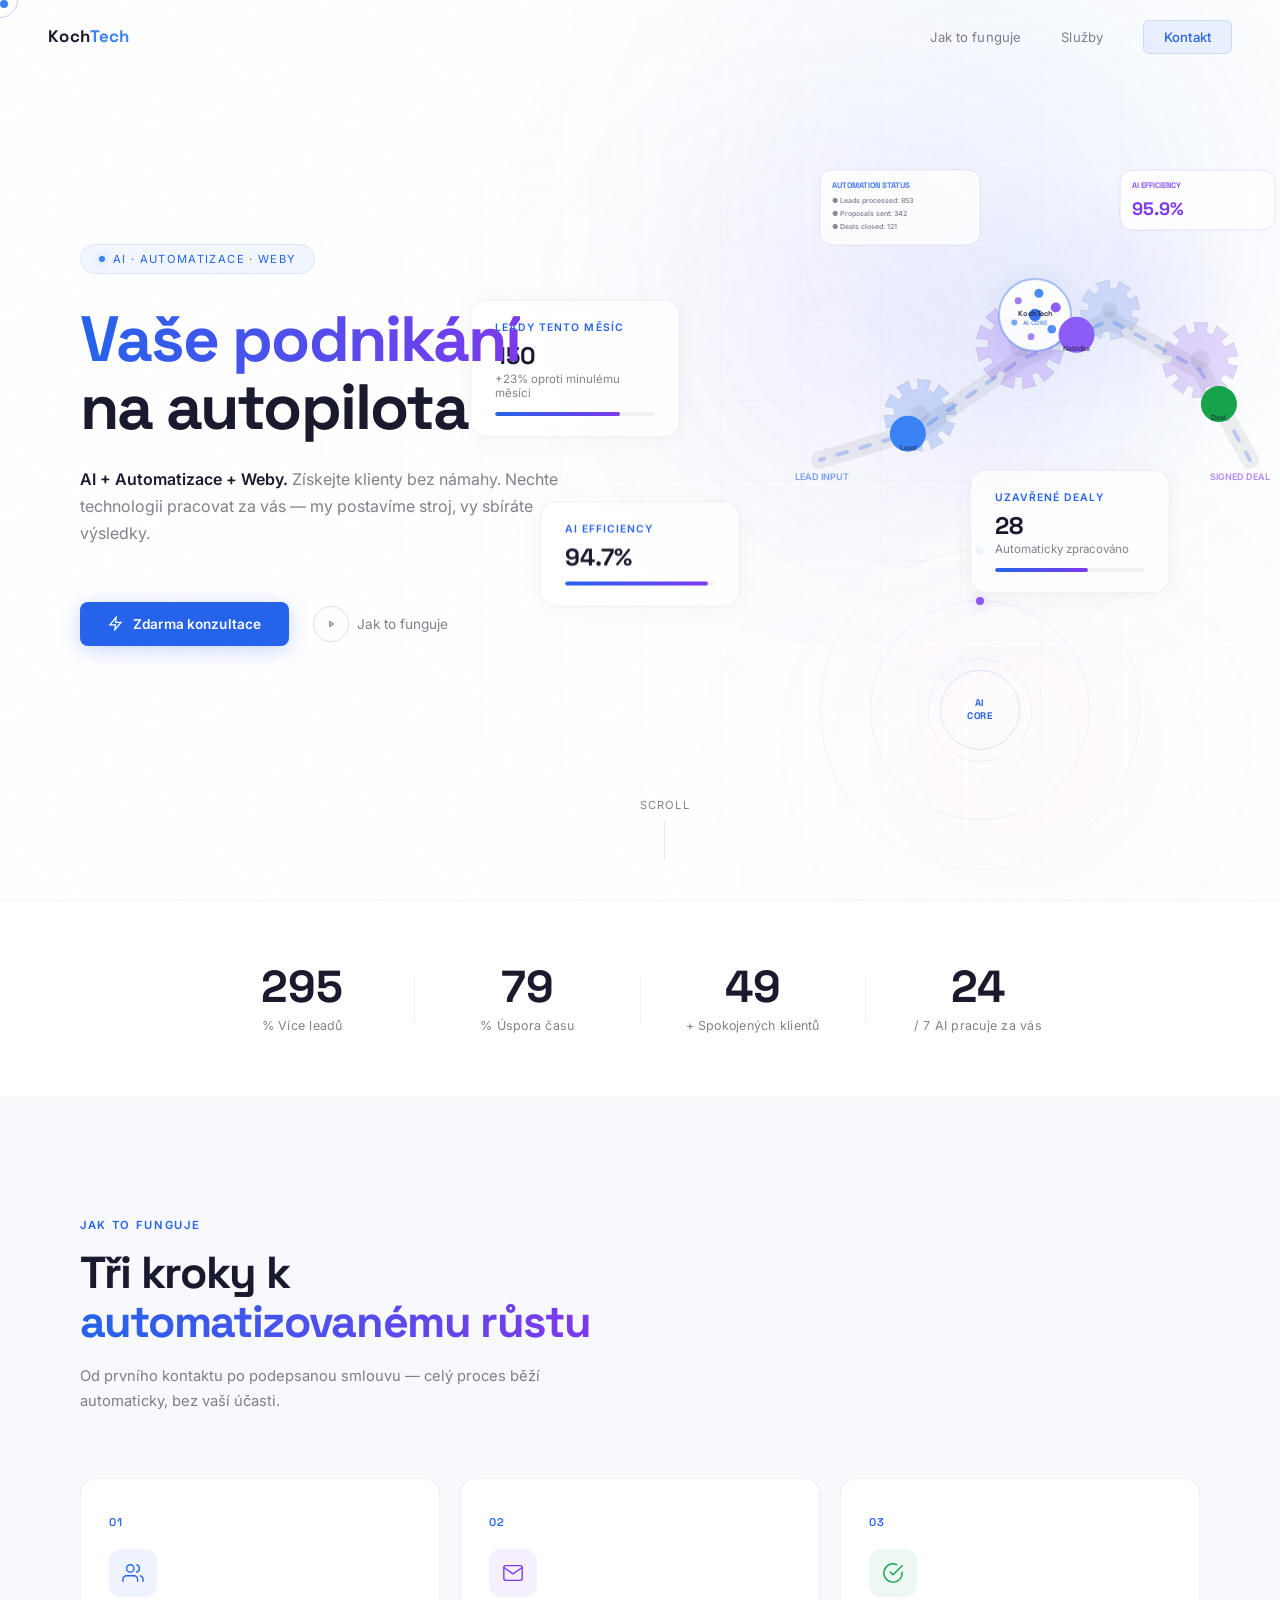
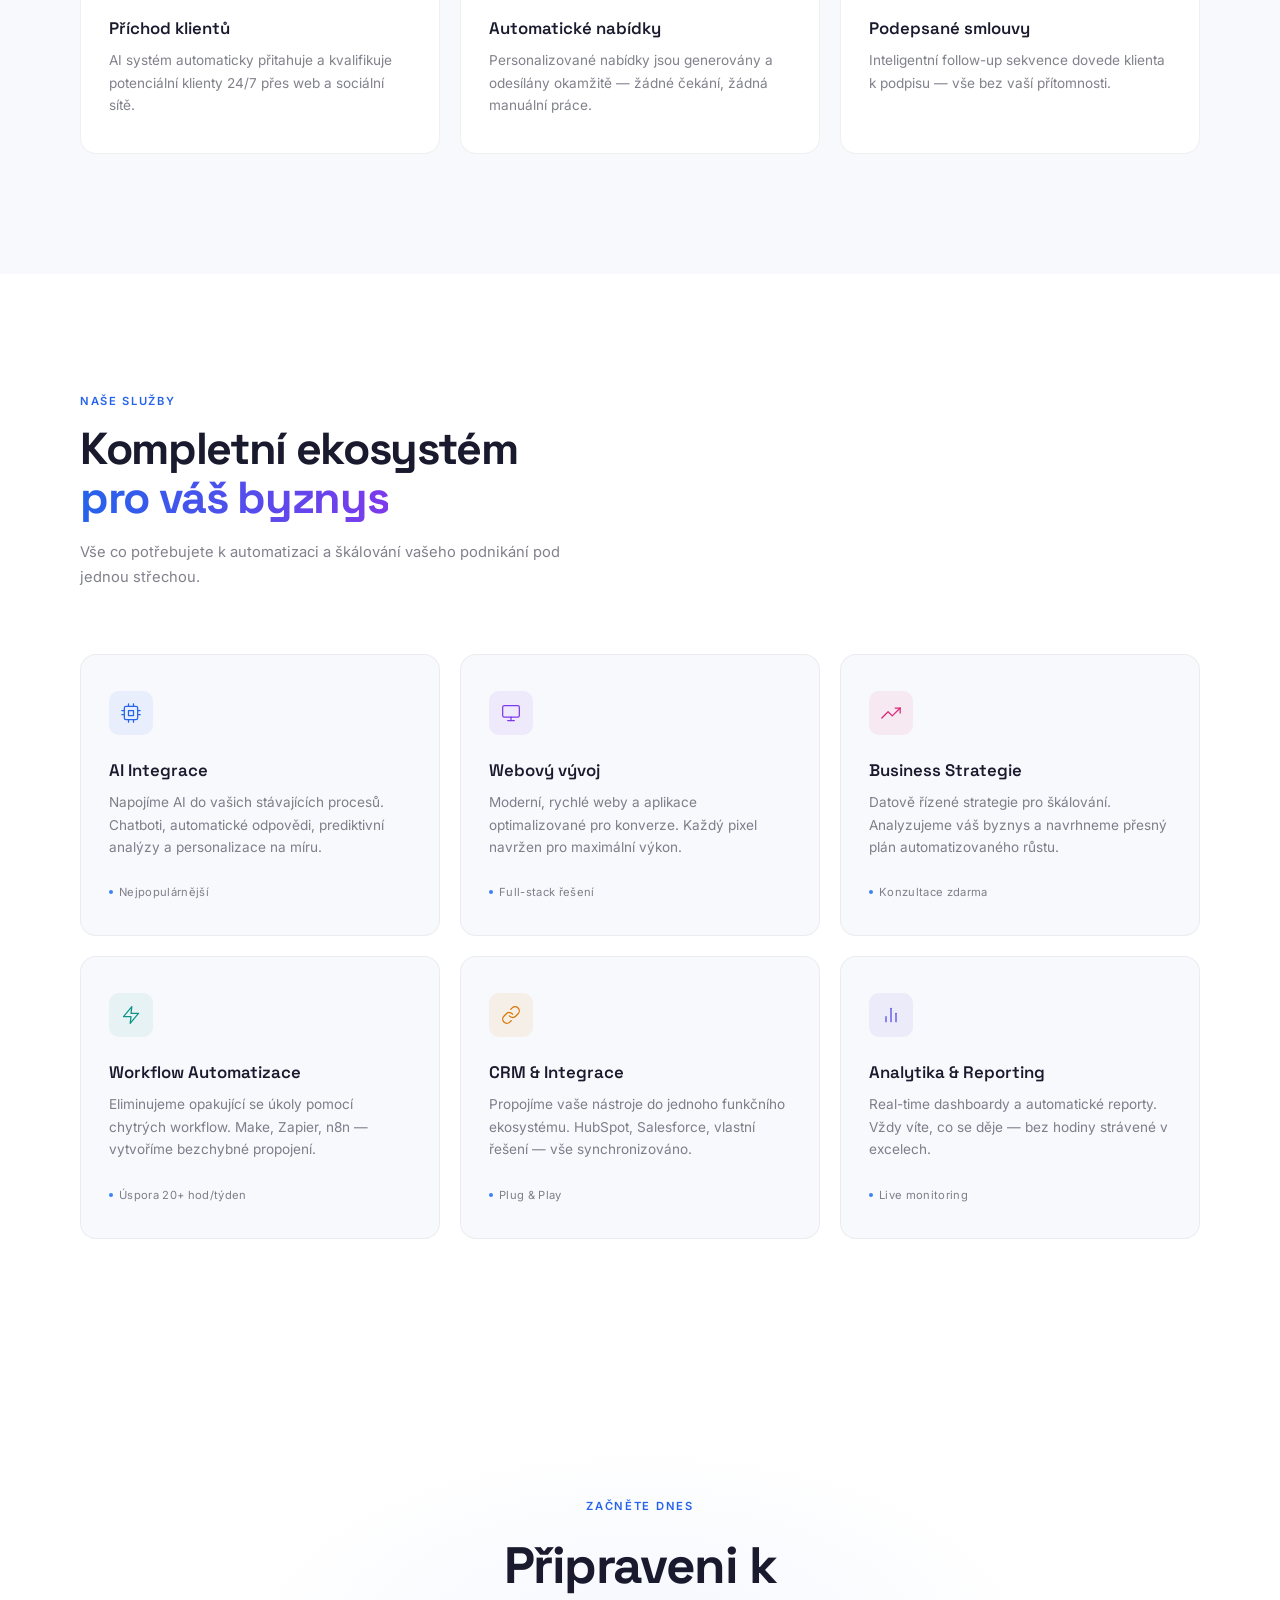
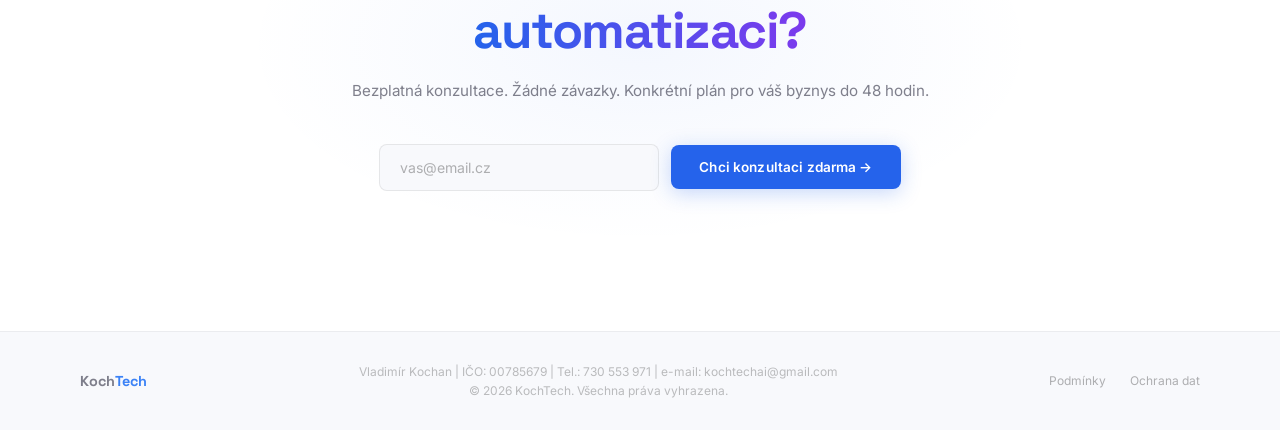
==== commit 1cfafd55: "email 18.06.2026" ====
--- a/index.html
+++ b/index.html
@@ -4,1165 +4,8 @@
   <meta charset="UTF-8" />
   <meta name="viewport" content="width=device-width, initial-scale=1.0" />
   <title>KochTech – Vaše Podnikání na Autopilota</title>
-  <style>
-    @import url('https://fonts.googleapis.com/css2?family=Inter:wght@300;400;500;600;700;800;900&family=Space+Grotesk:wght@300;400;500;600;700&display=swap');
-
-    *, *::before, *::after { box-sizing: border-box; margin: 0; padding: 0; }
-
-    :root {
-      --blue: #2563eb;
-      --blue-glow: #3b82f6;
-      --purple: #7c3aed;
-      --purple-glow: #8b5cf6;
-      --white: #ffffff;
-      --glass-bg: rgba(0,0,0,0.02);
-      --glass-border: rgba(0,0,0,0.06);
-      --text-primary: #1a1a2e;
-      --text-secondary: rgba(26,26,46,0.55);
-      --bg-light: #f8f9fc;
-      --bg-white: #ffffff;
-      --ease-out-expo: cubic-bezier(0.16, 1, 0.3, 1);
-      --ease-out-quart: cubic-bezier(0.25, 1, 0.5, 1);
-    }
-
-    html { scroll-behavior: smooth; }
-
-    body {
-      font-family: 'Inter', sans-serif;
-      background: var(--bg-light);
-      color: var(--text-primary);
-      overflow-x: hidden;
-      -webkit-font-smoothing: antialiased;
-      -moz-osx-font-smoothing: grayscale;
-    }
-
-    /* ── MACHINE CANVAS AREA ─────────────────────── */
-    .machine-wrap {
-      position: absolute;
-      right: -40px;
-      top: 40%;
-      transform: translateY(-50%);
-      width: 560px;
-      height: 480px;
-      z-index: 4;
-    }
-    #machineCanvas {
-      width: 100%; height: 100%;
-    }
-
-    /* ── CUSTOM CURSOR ────────────────────────────── */
-    .cursor-dot {
-      position: fixed;
-      width: 8px; height: 8px;
-      background: var(--blue-glow);
-      border-radius: 50%;
-      pointer-events: none;
-      z-index: 9999;
-      mix-blend-mode: normal;
-      transition: transform 0.15s var(--ease-out-expo);
-      will-change: transform;
-    }
-    .cursor-ring {
-      position: fixed;
-      width: 36px; height: 36px;
-      border: 1px solid rgba(59,130,246,0.35);
-      border-radius: 50%;
-      pointer-events: none;
-      z-index: 9998;
-      transition: width 0.4s var(--ease-out-expo), height 0.4s var(--ease-out-expo), border-color 0.3s;
-      will-change: transform;
-    }
-    .cursor-ring.hovering {
-      width: 56px; height: 56px;
-      border-color: rgba(59,130,246,0.6);
-    }
-
-    /* ── SMOOTH SCROLL WRAPPER ────────────────────── */
-    .page-wrapper {
-      position: relative;
-    }
-
-    /* ── LOADING SCREEN ───────────────────────────── */
-    .loader {
-      position: fixed;
-      inset: 0;
-      z-index: 10000;
-      background: var(--bg-white);
-      display: flex;
-      align-items: center;
-      justify-content: center;
-      flex-direction: column;
-      gap: 24px;
-      transition: opacity 0.8s var(--ease-out-expo), visibility 0.8s;
-    }
-    .loader.hidden {
-      opacity: 0;
-      visibility: hidden;
-    }
-    .loader-logo {
-      font-family: 'Space Grotesk', sans-serif;
-      font-weight: 700;
-      font-size: 1.6rem;
-      color: var(--text-primary);
-      opacity: 0;
-      transform: translateY(12px);
-      animation: loaderFadeIn 0.6s 0.2s var(--ease-out-expo) forwards;
-    }
-    .loader-logo span { color: var(--blue-glow); }
-    .loader-bar-track {
-      width: 160px;
-      height: 2px;
-      background: rgba(0,0,0,0.06);
-      border-radius: 2px;
-      overflow: hidden;
-      opacity: 0;
-      animation: loaderFadeIn 0.6s 0.4s var(--ease-out-expo) forwards;
-    }
-    .loader-bar {
-      width: 0%;
-      height: 100%;
-      background: linear-gradient(90deg, var(--blue), var(--purple));
-      border-radius: 2px;
-      animation: loaderProgress 1.8s 0.5s var(--ease-out-expo) forwards;
-    }
-    @keyframes loaderFadeIn {
-      to { opacity: 1; transform: translateY(0); }
-    }
-    @keyframes loaderProgress {
-      to { width: 100%; }
-    }
-
-    /* ── NAVIGATION ─────────────────────────────── */
-    nav {
-      position: fixed;
-      top: 0; left: 0; right: 0;
-      z-index: 1000;
-      display: flex;
-      align-items: center;
-      justify-content: space-between;
-      padding: 0 48px;
-      height: 72px;
-      background: transparent;
-      transition: background 0.5s var(--ease-out-quart), 
-                  backdrop-filter 0.5s var(--ease-out-quart),
-                  border-color 0.5s,
-                  box-shadow 0.5s;
-      border-bottom: 1px solid transparent;
-    }
-    nav.scrolled {
-      background: rgba(248,249,252,0.88);
-      backdrop-filter: blur(24px);
-      -webkit-backdrop-filter: blur(24px);
-      border-bottom-color: rgba(0,0,0,0.06);
-      box-shadow: 0 1px 12px rgba(0,0,0,0.04);
-    }
-    .nav-logo {
-      font-family: 'Space Grotesk', sans-serif;
-      font-weight: 700;
-      font-size: 1.05rem;
-      letter-spacing: 0.02em;
-      color: var(--text-primary);
-    }
-    .nav-logo span { color: var(--blue-glow); }
-    .nav-links {
-      display: flex;
-      align-items: center;
-      gap: 40px;
-      list-style: none;
-    }
-    .nav-links a {
-      color: var(--text-secondary);
-      text-decoration: none;
-      font-size: 0.82rem;
-      font-weight: 400;
-      letter-spacing: 0.01em;
-      position: relative;
-      transition: color 0.3s;
-      padding: 4px 0;
-    }
-    .nav-links a::after {
-      content: '';
-      position: absolute;
-      bottom: -2px; left: 0;
-      width: 0; height: 1px;
-      background: var(--blue-glow);
-      transition: width 0.4s var(--ease-out-expo);
-    }
-    .nav-links a:hover { color: var(--text-primary); }
-    .nav-links a:hover::after { width: 100%; }
-    .nav-cta {
-      padding: 8px 20px !important;
-      background: rgba(37,99,235,0.08);
-      border: 1px solid rgba(37,99,235,0.15);
-      border-radius: 6px;
-      color: var(--blue) !important;
-      font-weight: 500 !important;
-      transition: background 0.3s, border-color 0.3s, color 0.3s !important;
-    }
-    .nav-cta::after { display: none !important; }
-    .nav-cta:hover {
-      background: rgba(37,99,235,0.14) !important;
-      border-color: rgba(37,99,235,0.3) !important;
-    }
-
-    /* ── REVEAL ANIMATIONS ────────────────────────── */
-    .reveal {
-      opacity: 0;
-      transform: translateY(40px);
-      transition: opacity 0.9s var(--ease-out-expo),
-                  transform 0.9s var(--ease-out-expo);
-    }
-    .reveal.visible {
-      opacity: 1;
-      transform: translateY(0);
-    }
-    .reveal-left {
-      opacity: 0;
-      transform: translateX(-40px);
-      transition: opacity 0.9s var(--ease-out-expo),
-                  transform 0.9s var(--ease-out-expo);
-    }
-    .reveal-left.visible {
-      opacity: 1;
-      transform: translateX(0);
-    }
-    .reveal-scale {
-      opacity: 0;
-      transform: scale(0.95);
-      transition: opacity 0.9s var(--ease-out-expo),
-                  transform 0.9s var(--ease-out-expo);
-    }
-    .reveal-scale.visible {
-      opacity: 1;
-      transform: scale(1);
-    }
-
-    /* ── HERO SECTION ─────────────────────────────── */
-    .hero {
-      position: relative;
-      min-height: 100vh;
-      display: flex;
-      align-items: center;
-      padding: 0 80px;
-      overflow: hidden;
-      background: var(--bg-white);
-    }
-
-    /* Ambient gradient */
-    .hero-gradient {
-      position: absolute;
-      inset: 0;
-      overflow: hidden;
-      z-index: 0;
-    }
-    .hero-gradient .orb {
-      position: absolute;
-      border-radius: 50%;
-      filter: blur(120px);
-      opacity: 0;
-      animation: orbFadeIn 2s var(--ease-out-expo) forwards;
-      will-change: transform;
-    }
-    .orb-1 {
-      width: 700px; height: 700px;
-      background: radial-gradient(circle, rgba(59,130,246,0.12) 0%, transparent 70%);
-      top: -15%; right: -5%;
-      animation-delay: 0.3s !important;
-    }
-    .orb-2 {
-      width: 500px; height: 500px;
-      background: radial-gradient(circle, rgba(124,58,237,0.1) 0%, transparent 70%);
-      top: 10%; right: 15%;
-      animation-delay: 0.6s !important;
-    }
-    .orb-3 {
-      width: 400px; height: 400px;
-      background: radial-gradient(circle, rgba(236,72,153,0.07) 0%, transparent 70%);
-      bottom: -5%; right: 5%;
-      animation-delay: 0.9s !important;
-    }
-    @keyframes orbFadeIn {
-      to { opacity: 1; }
-    }
-
-    /* Grain overlay */
-    .grain {
-      position: fixed;
-      inset: 0;
-      z-index: 1;
-      pointer-events: none;
-      opacity: 0.018;
-      background-image: url("data:image/svg+xml,%3Csvg viewBox='0 0 256 256' xmlns='http://www.w3.org/2000/svg'%3E%3Cfilter id='noise'%3E%3CfeTurbulence type='fractalNoise' baseFrequency='0.9' numOctaves='4' stitchTiles='stitch'/%3E%3C/filter%3E%3Crect width='100%25' height='100%25' filter='url(%23noise)' opacity='1'/%3E%3C/svg%3E");
-      background-repeat: repeat;
-      background-size: 200px 200px;
-    }
-
-    /* Grid lines */
-    .hero-grid {
-      position: absolute;
-      inset: 0;
-      z-index: 1;
-      background-image:
-        linear-gradient(rgba(0,0,0,0.025) 1px, transparent 1px),
-        linear-gradient(90deg, rgba(0,0,0,0.025) 1px, transparent 1px);
-      background-size: 80px 80px;
-      mask-image: radial-gradient(ellipse 60% 60% at 70% 50%, black 0%, transparent 100%);
-      -webkit-mask-image: radial-gradient(ellipse 60% 60% at 70% 50%, black 0%, transparent 100%);
-    }
-
-    .hero-content {
-      position: relative;
-      z-index: 10;
-      max-width: 640px;
-    }
-
-    .hero-badge {
-      display: inline-flex;
-      align-items: center;
-      gap: 8px;
-      background: rgba(37,99,235,0.06);
-      border: 1px solid rgba(37,99,235,0.1);
-      border-radius: 999px;
-      padding: 7px 18px;
-      font-size: 0.7rem;
-      letter-spacing: 0.12em;
-      text-transform: uppercase;
-      color: var(--blue);
-      margin-bottom: 32px;
-      opacity: 0;
-      transform: translateY(20px);
-      animation: heroElIn 0.8s 2.6s var(--ease-out-expo) forwards;
-    }
-    .hero-badge .dot {
-      width: 6px; height: 6px;
-      background: var(--blue-glow);
-      border-radius: 50%;
-      box-shadow: 0 0 8px rgba(59,130,246,0.4);
-      animation: pulse-dot 2.5s infinite;
-    }
-    @keyframes pulse-dot {
-      0%, 100% { opacity: 1; }
-      50% { opacity: 0.4; }
-    }
-
-    .hero h1 {
-      font-family: 'Space Grotesk', sans-serif;
-      font-size: clamp(2.4rem, 5vw, 4.2rem);
-      font-weight: 700;
-      line-height: 1.06;
-      letter-spacing: -0.03em;
-      color: var(--text-primary);
-      margin-bottom: 24px;
-    }
-    .hero h1 .line {
-      display: block;
-      overflow: hidden;
-    }
-    .hero h1 .line-inner {
-      display: block;
-      opacity: 0;
-      transform: translateY(105%);
-      animation: lineReveal 1s var(--ease-out-expo) forwards;
-    }
-    .hero h1 .line:nth-child(1) .line-inner { animation-delay: 2.7s; }
-    .hero h1 .line:nth-child(2) .line-inner { animation-delay: 2.85s; }
-    .hero h1 .line:nth-child(3) .line-inner { animation-delay: 3.0s; }
-    @keyframes lineReveal {
-      to { opacity: 1; transform: translateY(0); }
-    }
-    @keyframes heroElIn {
-      to { opacity: 1; transform: translateY(0); }
-    }
-
-    .hero h1 .accent {
-      background: linear-gradient(90deg, var(--blue), var(--purple));
-      -webkit-background-clip: text;
-      -webkit-text-fill-color: transparent;
-      background-clip: text;
-    }
-
-    .hero-sub {
-      font-size: 1rem;
-      line-height: 1.7;
-      color: var(--text-secondary);
-      margin-bottom: 44px;
-      max-width: 480px;
-      font-weight: 400;
-      opacity: 0;
-      transform: translateY(20px);
-      animation: heroElIn 0.9s 3.15s var(--ease-out-expo) forwards;
-    }
-    .hero-sub strong {
-      color: var(--text-primary);
-      font-weight: 600;
-    }
-
-    .hero-cta-group {
-      display: flex;
-      align-items: center;
-      gap: 24px;
-      flex-wrap: wrap;
-      opacity: 0;
-      transform: translateY(20px);
-      animation: heroElIn 0.9s 3.35s var(--ease-out-expo) forwards;
-    }
-
-    .btn-primary {
-      display: inline-flex;
-      align-items: center;
-      gap: 10px;
-      background: var(--blue);
-      color: #fff;
-      font-family: 'Inter', sans-serif;
-      font-weight: 600;
-      font-size: 0.85rem;
-      letter-spacing: 0.01em;
-      padding: 14px 28px;
-      border-radius: 8px;
-      border: none;
-      cursor: pointer;
-      text-decoration: none;
-      position: relative;
-      overflow: hidden;
-      transition: transform 0.3s var(--ease-out-expo), box-shadow 0.3s;
-      box-shadow: 0 4px 20px rgba(37,99,235,0.25);
-    }
-    .btn-primary::before {
-      content: '';
-      position: absolute;
-      inset: 0;
-      background: linear-gradient(135deg, transparent 0%, rgba(255,255,255,0.15) 100%);
-      opacity: 0;
-      transition: opacity 0.3s;
-    }
-    .btn-primary:hover {
-      transform: translateY(-2px);
-      box-shadow: 0 8px 32px rgba(37,99,235,0.35);
-    }
-    .btn-primary:hover::before { opacity: 1; }
-    .btn-primary:active { transform: translateY(0) scale(0.98); }
-
-    .btn-secondary {
-      display: inline-flex;
-      align-items: center;
-      gap: 8px;
-      color: var(--text-secondary);
-      font-size: 0.85rem;
-      font-weight: 400;
-      text-decoration: none;
-      transition: color 0.3s;
-      padding: 14px 0;
-    }
-    .btn-secondary:hover { color: var(--text-primary); }
-    .btn-secondary .play-icon {
-      width: 36px; height: 36px;
-      border-radius: 50%;
-      border: 1px solid rgba(0,0,0,0.12);
-      display: flex; align-items: center; justify-content: center;
-      transition: border-color 0.3s, background 0.3s;
-    }
-    .btn-secondary:hover .play-icon {
-      border-color: rgba(0,0,0,0.2);
-      background: rgba(0,0,0,0.03);
-    }
-
-    /* Hero right visual */
-    .hero-visual {
-      position: absolute;
-      right: 40px;
-      top: 50%;
-      transform: translateY(-50%);
-      width: 520px;
-      height: 520px;
-      z-index: 5;
-      opacity: 0;
-      animation: heroElIn 1.2s 3.2s var(--ease-out-expo) forwards;
-    }
-
-    .data-flow {
-      position: relative;
-      width: 100%; height: 100%;
-    }
-
-    /* Floating cards in hero */
-    .float-card {
-      position: absolute;
-      background: rgba(255,255,255,0.75);
-      border: 1px solid rgba(0,0,0,0.06);
-      border-radius: 16px;
-      padding: 20px 24px;
-      backdrop-filter: blur(20px);
-      -webkit-backdrop-filter: blur(20px);
-      animation: floatCard 6s ease-in-out infinite;
-      box-shadow: 0 4px 24px rgba(0,0,0,0.04);
-    }
-    .float-card-1 {
-      top: -150px; left: -250px;
-      width: 210px;
-      animation-delay: 0s;
-    }
-    .float-card-2 {
-      top: 20%; right: 500px;
-      transform: translateY(-50%);
-      width: 200px;
-      animation-delay: -2s;
-    }
-    .float-card-3 {
-      top: 20px; left: 250px;
-      width: 200px;
-      animation-delay: -4s;
-    }
-    @keyframes floatCard {
-      0%, 100% { transform: translateY(0px); }
-      50% { transform: translateY(-12px); }
-    }
-    .float-card-2 {
-      animation: floatCard2 6s ease-in-out infinite;
-      animation-delay: -2s;
-    }
-    @keyframes floatCard2 {
-      0%, 100% { transform: translateY(-50%); }
-      50% { transform: translateY(calc(-50% - 12px)); }
-    }
-
-    .fc-label {
-      font-size: 0.65rem;
-      letter-spacing: 0.1em;
-      text-transform: uppercase;
-      color: var(--blue);
-      margin-bottom: 10px;
-      font-weight: 600;
-    }
-    .fc-value {
-      font-family: 'Space Grotesk', sans-serif;
-      font-weight: 700;
-      font-size: 1.5rem;
-      color: var(--text-primary);
-      line-height: 1;
-      margin-bottom: 4px;
-    }
-    .fc-sub {
-      font-size: 0.72rem;
-      color: var(--text-secondary);
-    }
-    .fc-bar-track {
-      width: 100%; height: 4px;
-      background: rgba(0,0,0,0.05);
-      border-radius: 4px;
-      margin-top: 12px;
-      overflow: hidden;
-    }
-    .fc-bar {
-      height: 100%;
-      border-radius: 4px;
-      background: linear-gradient(90deg, var(--blue), var(--purple));
-      animation: barGrow 2s 3.5s var(--ease-out-expo) forwards;
-      width: 0%;
-    }
-    @keyframes barGrow {
-      to { width: var(--bar-width, 75%); }
-    }
-
-    /* Rotating ring visual */
-    .orbit-ring {
-      position: absolute;
-      top: 50%; left: 50%;
-      width: 320px; height: 320px;
-      margin: -160px 0 0 -160px;
-      border: 1px solid rgba(0,0,0,0.04);
-      border-radius: 50%;
-      animation: orbitSpin 20s linear infinite;
-    }
-    .orbit-ring-2 {
-      width: 220px; height: 220px;
-      margin: -110px 0 0 -110px;
-      border-color: rgba(37,99,235,0.08);
-      animation: orbitSpin 15s linear infinite reverse;
-    }
-    @keyframes orbitSpin {
-      to { transform: rotate(360deg); }
-    }
-    .orbit-dot {
-      position: absolute;
-      width: 8px; height: 8px;
-      background: var(--blue-glow);
-      border-radius: 50%;
-      box-shadow: 0 0 12px rgba(59,130,246,0.4);
-    }
-    .orbit-ring .orbit-dot { top: -4px; left: 50%; margin-left: -4px; }
-    .orbit-ring-2 .orbit-dot { bottom: -4px; right: 20%; background: var(--purple-glow); box-shadow: 0 0 12px rgba(139,92,246,0.4); }
-
-    /* Center core */
-    .core-center {
-      position: absolute;
-      top: 50%; left: 50%;
-      transform: translate(-50%, -50%);
-      width: 80px; height: 80px;
-      display: flex;
-      align-items: center;
-      justify-content: center;
-      flex-direction: column;
-    }
-    .core-ring {
-      position: absolute;
-      inset: 0;
-      border: 1px solid rgba(37,99,235,0.15);
-      border-radius: 50%;
-      animation: corePulse 3s ease-in-out infinite;
-    }
-    .core-ring:nth-child(2) {
-      inset: -12px;
-      border-color: rgba(37,99,235,0.08);
-      animation-delay: -1s;
-    }
-    .core-ring:nth-child(3) {
-      inset: -24px;
-      border-color: rgba(37,99,235,0.04);
-      animation-delay: -2s;
-    }
-    @keyframes corePulse {
-      0%, 100% { transform: scale(1); opacity: 1; }
-      50% { transform: scale(1.06); opacity: 0.6; }
-    }
-    .core-icon {
-      position: relative;
-      z-index: 2;
-      font-family: 'Space Grotesk', sans-serif;
-      font-weight: 700;
-      font-size: 0.6rem;
-      letter-spacing: 0.1em;
-      color: var(--blue);
-      text-align: center;
-      line-height: 1.4;
-    }
-
-    .scroll-indicator {
-      position: absolute;
-      bottom: 40px;
-      left: 50%;
-      transform: translateX(-50%);
-      display: flex;
-      flex-direction: column;
-      align-items: center;
-      gap: 8px;
-      color: var(--text-secondary);
-      font-size: 0.7rem;
-      letter-spacing: 0.1em;
-      text-transform: uppercase;
-      z-index: 10;
-      opacity: 0;
-      animation: heroElIn 0.8s 3.6s var(--ease-out-expo) forwards;
-    }
-    .scroll-line {
-      width: 1px; height: 40px;
-      background: rgba(0,0,0,0.08);
-      position: relative;
-      overflow: hidden;
-    }
-    .scroll-line::after {
-      content: '';
-      position: absolute;
-      top: -100%; left: 0;
-      width: 100%; height: 100%;
-      background: var(--blue-glow);
-      animation: scrollLine 2s ease-in-out infinite;
-    }
-    @keyframes scrollLine {
-      0% { top: -100%; }
-      50% { top: 100%; }
-      100% { top: 100%; }
-    }
-
-    /* ── SECTION BASE ─────────────────────────────── */
-    section { padding: 120px 80px; position: relative; }
-    .section-label {
-      font-size: 0.7rem;
-      letter-spacing: 0.15em;
-      text-transform: uppercase;
-      color: var(--blue);
-      margin-bottom: 16px;
-      font-weight: 600;
-    }
-    .section-title {
-      font-family: 'Space Grotesk', sans-serif;
-      font-size: clamp(1.8rem, 3.5vw, 2.8rem);
-      font-weight: 700;
-      letter-spacing: -0.03em;
-      line-height: 1.1;
-      margin-bottom: 18px;
-      color: var(--text-primary);
-    }
-    .section-sub {
-      color: var(--text-secondary);
-      font-size: 0.92rem;
-      line-height: 1.7;
-      max-width: 520px;
-      margin-bottom: 64px;
-    }
-
-    /* ── STATS ─────────────────────────────────────── */
-    .stats-section {
-      border-top: 1px solid rgba(0,0,0,0.05);
-      border-bottom: 1px solid rgba(0,0,0,0.05);
-      padding: 64px 80px;
-      background: var(--bg-white);
-    }
-    .stats-inner {
-      display: flex;
-      align-items: center;
-      justify-content: center;
-      gap: 0;
-      max-width: 900px;
-      margin: 0 auto;
-    }
-    .stat-item {
-      text-align: center;
-      flex: 1;
-      padding: 0 32px;
-    }
-    .stat-num {
-      font-family: 'Space Grotesk', sans-serif;
-      font-size: 2.8rem;
-      font-weight: 700;
-      color: var(--text-primary);
-      line-height: 1;
-      margin-bottom: 8px;
-    }
-    .stat-label {
-      font-size: 0.78rem;
-      color: var(--text-secondary);
-      letter-spacing: 0.02em;
-    }
-    .stat-divider {
-      width: 1px; height: 48px;
-      background: rgba(0,0,0,0.06);
-      flex-shrink: 0;
-    }
-
-    /* ── HOW IT WORKS ─────────────────────────────── */
-    .how-section {
-      background: var(--bg-light);
-    }
-
-    .steps-grid {
-      display: grid;
-      grid-template-columns: repeat(3, 1fr);
-      gap: 20px;
-    }
-    .step-card {
-      background: var(--bg-white);
-      border: 1px solid rgba(0,0,0,0.06);
-      border-radius: 16px;
-      padding: 36px 28px;
-      transition: border-color 0.4s, transform 0.4s var(--ease-out-expo), background 0.4s, box-shadow 0.4s;
-      cursor: default;
-    }
-    .step-card:hover {
-      border-color: rgba(37,99,235,0.15);
-      background: rgba(37,99,235,0.02);
-      transform: translateY(-4px);
-      box-shadow: 0 8px 32px rgba(0,0,0,0.06);
-    }
-    .step-num {
-      font-family: 'Space Grotesk', sans-serif;
-      font-size: 0.7rem;
-      letter-spacing: 0.1em;
-      color: var(--blue);
-      margin-bottom: 20px;
-      font-weight: 600;
-    }
-    .step-icon-svg {
-      width: 48px; height: 48px;
-      margin-bottom: 20px;
-      display: flex;
-      align-items: center;
-      justify-content: center;
-      border-radius: 12px;
-      background: rgba(37,99,235,0.08);
-      transition: background 0.3s;
-    }
-    .step-card:hover .step-icon-svg {
-      background: rgba(37,99,235,0.12);
-    }
-    .step-icon-svg svg {
-      width: 22px; height: 22px;
-      stroke: var(--blue);
-      fill: none;
-      stroke-width: 1.5;
-    }
-    .step-card:nth-child(2) .step-icon-svg {
-      background: rgba(124,58,237,0.08);
-    }
-    .step-card:nth-child(2):hover .step-icon-svg {
-      background: rgba(124,58,237,0.12);
-    }
-    .step-card:nth-child(2) .step-icon-svg svg { stroke: var(--purple); }
-    .step-card:nth-child(3) .step-icon-svg {
-      background: rgba(22,163,74,0.08);
-    }
-    .step-card:nth-child(3):hover .step-icon-svg {
-      background: rgba(22,163,74,0.12);
-    }
-    .step-card:nth-child(3) .step-icon-svg svg { stroke: #16a34a; }
-
-    .step-card h3 {
-      font-family: 'Space Grotesk', sans-serif;
-      font-size: 1.05rem;
-      font-weight: 600;
-      margin-bottom: 10px;
-      color: var(--text-primary);
-    }
-    .step-card p {
-      color: var(--text-secondary);
-      font-size: 0.85rem;
-      line-height: 1.65;
-    }
-
-    .step-connector {
-      display: none;
-    }
-
-    /* ── SERVICES ─────────────────────────────────── */
-    .services-section {
-      background: var(--bg-white);
-    }
-    .services-grid {
-      display: grid;
-      grid-template-columns: repeat(3, 1fr);
-      gap: 20px;
-    }
-    .service-card {
-      background: var(--bg-light);
-      border: 1px solid rgba(0,0,0,0.05);
-      border-radius: 16px;
-      padding: 36px 28px;
-      position: relative;
-      overflow: hidden;
-      transition: border-color 0.4s, transform 0.4s var(--ease-out-expo), background 0.4s, box-shadow 0.4s;
-      cursor: default;
-    }
-    .service-card:hover {
-      border-color: rgba(0,0,0,0.1);
-      background: var(--bg-white);
-      transform: translateY(-4px);
-      box-shadow: 0 8px 32px rgba(0,0,0,0.06);
-    }
-    .service-card::before {
-      content: '';
-      position: absolute;
-      top: 0; left: 0; right: 0;
-      height: 1px;
-      background: linear-gradient(90deg, transparent, var(--blue), var(--purple), transparent);
-      opacity: 0;
-      transition: opacity 0.4s;
-    }
-    .service-card:hover::before { opacity: 1; }
-    .service-icon-wrap {
-      width: 44px; height: 44px;
-      border-radius: 10px;
-      display: flex; align-items: center; justify-content: center;
-      margin-bottom: 24px;
-    }
-    .service-icon-wrap svg {
-      width: 20px; height: 20px;
-    }
-    .service-card h3 {
-      font-family: 'Space Grotesk', sans-serif;
-      font-size: 1.05rem;
-      font-weight: 600;
-      margin-bottom: 10px;
-      color: var(--text-primary);
-    }
-    .service-card p {
-      color: var(--text-secondary);
-      font-size: 0.85rem;
-      line-height: 1.65;
-      margin-bottom: 20px;
-    }
-    .service-tag {
-      display: inline-flex;
-      align-items: center;
-      gap: 6px;
-      font-size: 0.7rem;
-      color: var(--text-secondary);
-      letter-spacing: 0.03em;
-    }
-    .service-tag::before {
-      content: '';
-      width: 4px; height: 4px;
-      background: var(--blue-glow);
-      border-radius: 50%;
-    }
-
-    /* ── TESTIMONIALS ──────────────────────────────── */
-    .testimonials-section {
-      background: var(--bg-light);
-      overflow: hidden;
-    }
-    .testimonials-header {
-      text-align: center;
-      margin-bottom: 64px;
-    }
-    .testimonials-header .section-sub {
-      margin-left: auto;
-      margin-right: auto;
-      text-align: center;
-    }
-
-    /* Logo carousel */
-    .logo-carousel {
-      margin-bottom: 64px;
-      overflow: hidden;
-      mask-image: linear-gradient(90deg, transparent 0%, #000 10%, #000 90%, transparent 100%);
-      -webkit-mask-image: linear-gradient(90deg, transparent 0%, #000 10%, #000 90%, transparent 100%);
-    }
-    .logo-track {
-      display: flex;
-      gap: 56px;
-      align-items: center;
-      animation: logo-scroll 35s linear infinite;
-      width: max-content;
-    }
-    @keyframes logo-scroll {
-      0% { transform: translateX(0); }
-      100% { transform: translateX(-50%); }
-    }
-    .client-logo {
-      flex-shrink: 0;
-      display: flex;
-      align-items: center;
-      gap: 10px;
-      opacity: 0.3;
-      transition: opacity 0.5s;
-      cursor: default;
-      user-select: none;
-    }
-    .client-logo:hover { opacity: 0.7; }
-    .client-logo-icon {
-      width: 32px; height: 32px;
-      border-radius: 8px;
-      display: flex; align-items: center; justify-content: center;
-      font-size: 0.85rem;
-      font-weight: 700;
-      font-family: 'Space Grotesk', sans-serif;
-      color: #fff;
-    }
-    .client-logo-name {
-      font-family: 'Space Grotesk', sans-serif;
-      font-size: 0.88rem;
-      font-weight: 500;
-      color: var(--text-primary);
-      white-space: nowrap;
-    }
-
-    /* Testimonial cards */
-    .testimonials-grid {
-      display: grid;
-      grid-template-columns: repeat(3, 1fr);
-      gap: 20px;
-    }
-    .testimonial-card {
-      background: var(--bg-white);
-      border: 1px solid rgba(0,0,0,0.06);
-      border-radius: 16px;
-      padding: 32px 28px 28px;
-      transition: border-color 0.4s, transform 0.4s var(--ease-out-expo), box-shadow 0.4s;
-      cursor: default;
-    }
-    .testimonial-card:hover {
-      border-color: rgba(37,99,235,0.15);
-      transform: translateY(-4px);
-      box-shadow: 0 8px 32px rgba(0,0,0,0.06);
-    }
-    .testimonial-card.featured {
-      border-color: rgba(37,99,235,0.1);
-      background: rgba(37,99,235,0.02);
-    }
-    .testimonial-card.featured::before {
-      content: '';
-      position: absolute;
-      top: 0; left: 0; right: 0;
-      height: 1px;
-      background: linear-gradient(90deg, transparent, var(--blue), transparent);
-      border-radius: 16px 16px 0 0;
-    }
-    .testimonial-stars {
-      display: flex;
-      gap: 2px;
-      margin-bottom: 16px;
-    }
-    .testimonial-star { color: #f59e0b; font-size: 0.8rem; }
-    .testimonial-quote {
-      font-size: 0.88rem;
-      line-height: 1.7;
-      color: var(--text-secondary);
-      margin-bottom: 24px;
-    }
-    .testimonial-author {
-      display: flex;
-      align-items: center;
-      gap: 12px;
-    }
-    .testimonial-avatar {
-      width: 40px; height: 40px;
-      border-radius: 50%;
-      display: flex; align-items: center; justify-content: center;
-      font-family: 'Space Grotesk', sans-serif;
-      font-weight: 700;
-      font-size: 0.8rem;
-      color: #fff;
-      flex-shrink: 0;
-    }
-    .testimonial-meta h4 {
-      font-family: 'Space Grotesk', sans-serif;
-      font-size: 0.88rem;
-      font-weight: 600;
-      margin-bottom: 2px;
-      color: var(--text-primary);
-    }
-    .testimonial-meta span {
-      font-size: 0.72rem;
-      color: var(--text-secondary);
-    }
-    .testimonial-result {
-      display: flex;
-      align-items: center;
-      gap: 10px;
-      margin-top: 20px;
-      padding-top: 20px;
-      border-top: 1px solid rgba(0,0,0,0.05);
-    }
-    .result-number {
-      font-family: 'Space Grotesk', sans-serif;
-      font-weight: 700;
-      font-size: 1.3rem;
-      color: var(--blue);
-      line-height: 1;
-    }
-    .result-label {
-      font-size: 0.72rem;
-      color: var(--text-secondary);
-      line-height: 1.35;
-    }
-
-    /* ── CTA SECTION ───────────────────────────────── */
-    .cta-section {
-      text-align: center;
-      padding: 140px 80px;
-      position: relative;
-      overflow: hidden;
-      background: var(--bg-white);
-    }
-    .cta-gradient {
-      position: absolute;
-      top: 50%; left: 50%;
-      transform: translate(-50%, -50%);
-      width: 800px; height: 400px;
-      background: radial-gradient(ellipse, rgba(37,99,235,0.05) 0%, transparent 70%);
-      pointer-events: none;
-    }
-    .cta-section h2 {
-      font-family: 'Space Grotesk', sans-serif;
-      font-size: clamp(2rem, 4vw, 3.2rem);
-      font-weight: 700;
-      letter-spacing: -0.03em;
-      margin-bottom: 18px;
-      position: relative;
-      color: var(--text-primary);
-    }
-    .cta-section > p {
-      color: var(--text-secondary);
-      font-size: 0.95rem;
-      margin-bottom: 44px;
-      position: relative;
-    }
-    .cta-form {
-      display: flex;
-      align-items: center;
-      gap: 12px;
-      justify-content: center;
-      flex-wrap: wrap;
-      position: relative;
-    }
-    .cta-input {
-      background: var(--bg-light);
-      border: 1px solid rgba(0,0,0,0.08);
-      border-radius: 8px;
-      padding: 14px 20px;
-      color: var(--text-primary);
-      font-family: 'Inter', sans-serif;
-      font-size: 0.88rem;
-      width: 280px;
-      outline: none;
-      transition: border-color 0.3s, background 0.3s, box-shadow 0.3s;
-    }
-    .cta-input::placeholder { color: rgba(0,0,0,0.3); }
-    .cta-input:focus {
-      border-color: rgba(37,99,235,0.3);
-      background: var(--bg-white);
-      box-shadow: 0 0 0 3px rgba(37,99,235,0.08);
-    }
-
-    /* ── FOOTER ─────────────────────────────────────── */
-    footer {
-      padding: 32px 80px;
-      border-top: 1px solid rgba(0,0,0,0.05);
-      display: flex;
-      align-items: center;
-      justify-content: space-between;
-      background: var(--bg-light);
-    }
-    .footer-logo {
-      font-family: 'Space Grotesk', sans-serif;
-      font-weight: 700;
-      font-size: 0.9rem;
-      color: var(--text-secondary);
-    }
-    .footer-logo span { color: var(--blue-glow); }
-    footer p {
-      font-size: 0.75rem;
-      color: rgba(0,0,0,0.25);
-    }
-    footer a {
-      color: rgba(0,0,0,0.3);
-      font-size: 0.75rem;
-      text-decoration: none;
-      transition: color 0.3s;
-    }
-    footer a:hover { color: rgba(0,0,0,0.55); }
-
-    /* ── SCROLLBAR ───────────────────────────────── */
-    ::-webkit-scrollbar { width: 4px; }
-    ::-webkit-scrollbar-track { background: transparent; }
-    ::-webkit-scrollbar-thumb { background: rgba(0,0,0,0.08); border-radius: 4px; }
-    ::-webkit-scrollbar-thumb:hover { background: rgba(0,0,0,0.15); }
-
-    /* ── RESPONSIVE ──────────────────────────────── */
-    @media (max-width: 1100px) {
-      .hero-visual { display: none; }
-      .hero { padding: 0 48px; }
-      section { padding: 80px 48px; }
-    }
-    @media (max-width: 900px) {
-      .steps-grid, .services-grid, .testimonials-grid {
-        grid-template-columns: 1fr;
-        max-width: 480px;
-      }
-      .stats-inner { flex-direction: column; gap: 32px; }
-      .stat-divider { width: 48px; height: 1px; }
-      .hero { padding: 0 24px; }
-      section { padding: 64px 24px; }
-      nav { padding: 0 24px; }
-      .nav-links { gap: 20px; }
-      footer { padding: 24px; flex-direction: column; gap: 12px; text-align: center; }
-    }
-    @media (max-width: 600px) {
-      .nav-links { display: none; }
-    }
-
-    /* ── MAGNETIC BUTTON WRAPPER ──────────────────── */
-    .magnetic { display: inline-block; }
-  </style>
+  <link rel="stylesheet" href="style.css" />
+  <link rel="stylesheet" href="style-agent.css" />
 </head>
 <body>
 
@@ -1183,6 +26,7 @@
   <ul class="nav-links">
     <li><a href="#jak">Jak to funguje</a></li>
     <li><a href="#sluzby">Služby</a></li>
+    <!-- <li><a href="live-trendy.html">Live Trendy</a></li> -->
     <!-- <li><a href="#">Reference</a></li> -->
     <li><a href="#kontakt" class="nav-cta">Kontakt</a></li>
   </ul>
@@ -1494,10 +338,63 @@
   </div>
 </section>
 
+<!-- <div class="kt-widget" id="ktWidget">
+  
+  <div class="kt-chat-box">
+    
+    <div class="kt-header">
+      <div class="kt-avatar">
+        <svg viewBox="0 0 24 24" stroke-linecap="round" stroke-linejoin="round"><rect x="4" y="4" width="16" height="16" rx="2"/><rect x="9" y="9" width="6" height="6"/></svg>
+        <div class="kt-status-dot"></div>
+      </div>
+      <div class="kt-header-text">
+        <h3>AI Konzultant KochTech</h3>
+        <p>Online — připraven pomoci</p>
+      </div>
+    </div>
+
+    <div class="kt-welcome" id="ktWelcome">
+      <h4>Jak vám mohu pomoci?</h4>
+      <p>Jsem AI asistent. Zeptejte se mě na cokoliv ohledně automatizace a vývoje webů.</p>
+      <div class="kt-quick-btns">
+        <button class="kt-quick-btn" onclick="ktQuickSend('Jaké služby nabízíte?')">💼 Jaké služby nabízíte?</button>
+        <button class="kt-quick-btn" onclick="ktQuickSend('Chci bezplatnou konzultaci')">📅 Chci bezplatnou konzultaci</button>
+      </div>
+    </div> -->
+
+<!-- Messages -->
+    <!-- <div class="kt-messages" id="ktMessages"> -->
+      <!-- Chat bubbles go here -->
+      
+      <!-- Typing -->
+      <!-- <div class="kt-typing" id="ktTyping">
+        <span></span><span></span><span></span>
+      </div>
+    </div> -->
+
+    <!-- <div class="kt-input-area">
+      <div class="kt-input-wrap">
+        <input type="text" class="kt-input" id="ktInput" placeholder="Napište zprávu..." autocomplete="off">
+        <button class="kt-send-btn" id="ktSendBtn" onclick="ktSendMessage()">
+          <svg viewBox="0 0 24 24" stroke-linecap="round" stroke-linejoin="round"><line x1="22" y1="2" x2="11" y2="13"/><polygon points="22 2 15 22 11 13 2 9 22 2"/></svg>
+        </button>
+      </div>
+      <div class="kt-footer">Powered by KochTech AI</div>
+    </div>
+  </div> -->
+
+  <!-- <button class="kt-chat-toggle" onclick="ktToggleChat()">
+    <svg class="icon-chat" viewBox="0 0 24 24" stroke-linecap="round" stroke-linejoin="round"><path d="M21 15a2 2 0 0 1-2 2H7l-4 4V5a2 2 0 0 1 2-2h14a2 2 0 0 1 2 2z"/></svg>
+    <svg class="icon-close" viewBox="0 0 24 24" stroke-linecap="round" stroke-linejoin="round"><line x1="18" y1="6" x2="6" y2="18"/><line x1="6" y1="6" x2="18" y2="18"/></svg>
+    <div class="kt-badge" id="ktBadge"></div>
+  </button>
+
+</div> -->
+
 <footer>
   <div id="kontakt" class="footer-logo">Koch<span>Tech</span></div>
   <div style="text-align: center;">
-    <p style="margin-bottom: 4px;">Vladimír Kochan | IČO: 00785679 | Tel.: 730 553 971</p>
+    <p style="margin-bottom: 4px;">Vladimír Kochan | IČO: 00785679 | Tel.: 730 553 971 | e-mail: kochtechai@gmail.com</p>
     <p>© 2026 KochTech. Všechna práva vyhrazena.</p>
   </div>
   <div style="display:flex;gap:24px;">
@@ -1506,457 +403,9 @@
   </div>
 </footer>
 
-</div><script>
-/* ──────────────────────────────────────────────────
-   LOADER
-────────────────────────────────────────────────── */
-window.addEventListener('load', () => {
-  setTimeout(() => {
-    document.getElementById('loader').classList.add('hidden');
-  }, 2400);
-});
-
-/* ──────────────────────────────────────────────────
-   CUSTOM CURSOR
-────────────────────────────────────────────────── */
-const dot = document.getElementById('cursorDot');
-const ring = document.getElementById('cursorRing');
-let mouseX = 0, mouseY = 0;
-let ringX = 0, ringY = 0;
-
-const isTouchDevice = 'ontouchstart' in window || navigator.maxTouchPoints > 0;
-if (isTouchDevice) {
-  dot.style.display = 'none';
-  ring.style.display = 'none';
-} else {
-  document.addEventListener('mousemove', e => {
-    mouseX = e.clientX;
-    mouseY = e.clientY;
-    dot.style.transform = `translate(${mouseX - 4}px, ${mouseY - 4}px)`;
-  });
-
-  function animateRing() {
-    ringX += (mouseX - ringX) * 0.12;
-    ringY += (mouseY - ringY) * 0.12;
-    ring.style.transform = `translate(${ringX - 18}px, ${ringY - 18}px)`;
-    requestAnimationFrame(animateRing);
-  }
-  animateRing();
-
-  document.querySelectorAll('a, button, .service-card, .step-card, .testimonial-card, .nav-toggle, .magnetic').forEach(el => {
-    el.addEventListener('mouseenter', () => ring.classList.add('hovering'));
-    el.addEventListener('mouseleave', () => ring.classList.remove('hovering'));
-  });
-}
-
-/* ──────────────────────────────────────────────────
-   MAGNETIC BUTTONS
-────────────────────────────────────────────────── */
-document.querySelectorAll('.magnetic').forEach(magnet => {
-  magnet.addEventListener('mousemove', e => {
-    const rect = magnet.getBoundingClientRect();
-    const x = e.clientX - rect.left - rect.width / 2;
-    const y = e.clientY - rect.top - rect.height / 2;
-    magnet.style.transform = `translate(${x * 0.25}px, ${y * 0.25}px)`;
-  });
-  magnet.addEventListener('mouseleave', () => {
-    magnet.style.transform = '';
-    magnet.style.transition = 'transform 0.5s var(--ease-out-expo)';
-    setTimeout(() => magnet.style.transition = '', 500);
-  });
-});
-
-/* ──────────────────────────────────────────────────
-   NAV SCROLL
-────────────────────────────────────────────────── */
-const nav = document.getElementById('mainNav');
-let lastScroll = 0;
-window.addEventListener('scroll', () => {
-  const y = window.scrollY;
-  if (y > 60) {
-    nav.classList.add('scrolled');
-  } else {
-    nav.classList.remove('scrolled');
-  }
-  lastScroll = y;
-}, { passive: true });
-
-/* ──────────────────────────────────────────────────
-   INTERSECTION OBSERVER
-────────────────────────────────────────────────── */
-const revealObserver = new IntersectionObserver((entries) => {
-  entries.forEach(entry => {
-    if (entry.isIntersecting) {
-      entry.target.classList.add('visible');
-    }
-  });
-}, {
-  threshold: 0.08,
-  rootMargin: '0px 0px -40px 0px'
-});
-
-document.querySelectorAll('.reveal, .reveal-left, .reveal-scale').forEach(el => {
-  revealObserver.observe(el);
-});
-
-/* ──────────────────────────────────────────────────
-   STATS COUNTER
-────────────────────────────────────────────────── */
-function easeOutQuart(t) {
-  return 1 - Math.pow(1 - t, 4);
-}
-
-const statsObserver = new IntersectionObserver((entries) => {
-  entries.forEach(entry => {
-    if (entry.isIntersecting) {
-      const el = entry.target;
-      const target = parseInt(el.dataset.target);
-      const duration = 2000;
-      const start = performance.now();
-
-      function tick(now) {
-        const elapsed = now - start;
-        const progress = Math.min(elapsed / duration, 1);
-        const eased = easeOutQuart(progress);
-        el.textContent = Math.round(target * eased);
-        if (progress < 1) requestAnimationFrame(tick);
-      }
-      requestAnimationFrame(tick);
-      statsObserver.unobserve(el);
-    }
-  });
-}, { threshold: 0.5 });
-
-document.querySelectorAll('.stat-num').forEach(el => statsObserver.observe(el));
-
-/* ──────────────────────────────────────────────────
-   HERO FLOAT CARD COUNTERS
-────────────────────────────────────────────────── */
-document.querySelectorAll('.fc-value[data-count]').forEach(el => {
-  const target = parseInt(el.dataset.count);
-  const duration = 2500;
-  const startDelay = 3200;
-
-  setTimeout(() => {
-    const start = performance.now();
-    function tick(now) {
-      const elapsed = now - start;
-      const progress = Math.min(elapsed / duration, 1);
-      el.textContent = Math.round(target * easeOutQuart(progress));
-      if (progress < 1) requestAnimationFrame(tick);
-    }
-    requestAnimationFrame(tick);
-  }, startDelay);
-});
-
-/* ──────────────────────────────────────────────────
-   PARALLAX
-────────────────────────────────────────────────── */
-const orbs = document.querySelectorAll('.orb');
-window.addEventListener('scroll', () => {
-  const y = window.scrollY;
-  orbs.forEach((orb, i) => {
-    const speed = 0.03 + i * 0.015;
-    orb.style.transform = `translateY(${y * speed}px)`;
-  });
-}, { passive: true });
-
-/* ──────────────────────────────────────────────────
-   SMOOTH HOVER TILT
-────────────────────────────────────────────────── */
-document.querySelectorAll('.service-card, .step-card, .testimonial-card').forEach(card => {
-  card.addEventListener('mousemove', e => {
-    const rect = card.getBoundingClientRect();
-    const x = (e.clientX - rect.left) / rect.width - 0.5;
-    const y = (e.clientY - rect.top) / rect.height - 0.5;
-    card.style.transform = `translateY(-4px) perspective(600px) rotateX(${y * -3}deg) rotateY(${x * 3}deg)`;
-  });
-  card.addEventListener('mouseleave', () => {
-    card.style.transform = '';
-    card.style.transition = 'border-color 0.4s, transform 0.6s var(--ease-out-expo), background 0.4s, box-shadow 0.4s';
-  });
-  card.addEventListener('mouseenter', () => {
-    card.style.transition = 'border-color 0.4s, transform 0.15s ease-out, background 0.4s, box-shadow 0.4s';
-  });
-});
-
-/* ──────────────────────────────────────────────────
-   MACHINE CANVAS — light theme
-────────────────────────────────────────────────── */
-(function() {
-  const canvas = document.getElementById('machineCanvas');
-  if (!canvas) return;
-  const ctx = canvas.getContext('2d');
-  canvas.width = 560;
-  canvas.height = 480;
-
-  let t = 0;
-  let scrollProgress = 0;
-
-  window.addEventListener('scroll', () => {
-    const max = document.documentElement.scrollHeight - window.innerHeight;
-    scrollProgress = window.scrollY / Math.max(max, 1);
-  });
-
-  function drawGear(ctx, x, y, outerR, innerR, teeth, angle, color) {
-    ctx.save();
-    ctx.translate(x, y);
-    ctx.rotate(angle);
-    const step = (Math.PI * 2) / teeth;
-    ctx.beginPath();
-    for (let i = 0; i < teeth; i++) {
-      const a1 = i * step - step * 0.3;
-      const a2 = i * step + step * 0.3;
-      const a3 = i * step + step * 0.5;
-      const a4 = (i + 1) * step - step * 0.5;
-      ctx.lineTo(Math.cos(a1) * innerR, Math.sin(a1) * innerR);
-      ctx.lineTo(Math.cos(a1) * outerR, Math.sin(a1) * outerR);
-      ctx.lineTo(Math.cos(a2) * outerR, Math.sin(a2) * outerR);
-      ctx.lineTo(Math.cos(a2) * innerR, Math.sin(a2) * innerR);
-      ctx.lineTo(Math.cos(a3) * innerR, Math.sin(a3) * innerR);
-      ctx.lineTo(Math.cos(a4) * innerR, Math.sin(a4) * innerR);
-    }
-    ctx.closePath();
-    ctx.fillStyle = color;
-    ctx.fill();
-    ctx.strokeStyle = 'rgba(0,0,0,0.08)';
-    ctx.lineWidth = 1;
-    ctx.stroke();
-    // center circle
-    ctx.beginPath();
-    ctx.arc(0, 0, innerR * 0.35, 0, Math.PI * 2);
-    ctx.fillStyle = 'rgba(0,0,0,0.06)';
-    ctx.fill();
-    ctx.restore();
-  }
-
-  function drawGlowCircle(ctx, x, y, r, color, alpha) {
-    const grad = ctx.createRadialGradient(x, y, 0, x, y, r);
-    grad.addColorStop(0, color.replace(')', `,${alpha})`).replace('rgb', 'rgba'));
-    grad.addColorStop(1, color.replace(')', ',0)').replace('rgb', 'rgba'));
-    ctx.beginPath();
-    ctx.arc(x, y, r, 0, Math.PI * 2);
-    ctx.fillStyle = grad;
-    ctx.fill();
-  }
-
-  function drawDataCube(ctx, x, y, size, glowColor) {
-    ctx.save();
-    ctx.translate(x, y);
-    ctx.beginPath();
-    ctx.moveTo(0, -size * 0.5);
-    ctx.lineTo(size * 0.6, -size * 0.1);
-    ctx.lineTo(0, size * 0.3);
-    ctx.lineTo(-size * 0.6, -size * 0.1);
-    ctx.closePath();
-    ctx.fillStyle = glowColor;
-    ctx.globalAlpha = 0.85;
-    ctx.fill();
-    ctx.beginPath();
-    ctx.moveTo(size * 0.6, -size * 0.1);
-    ctx.lineTo(size * 0.6, size * 0.35);
-    ctx.lineTo(0, size * 0.75);
-    ctx.lineTo(0, size * 0.3);
-    ctx.closePath();
-    ctx.fillStyle = glowColor;
-    ctx.globalAlpha = 0.5;
-    ctx.fill();
-    ctx.beginPath();
-    ctx.moveTo(-size * 0.6, -size * 0.1);
-    ctx.lineTo(-size * 0.6, size * 0.35);
-    ctx.lineTo(0, size * 0.75);
-    ctx.lineTo(0, size * 0.3);
-    ctx.closePath();
-    ctx.fillStyle = glowColor;
-    ctx.globalAlpha = 0.3;
-    ctx.fill();
-    ctx.globalAlpha = 1;
-    ctx.restore();
-  }
-
-  function lerp(a, b, t) { return a + (b - a) * t; }
-
-  let cubes = [
-    { p: 0.0, speed: 0.002, label: 'Lead' },
-    { p: 0.35, speed: 0.002, label: 'Nabídka' },
-    { p: 0.7, speed: 0.002, label: 'Deal' },
-  ];
-
-  const conveyorPath = [
-    {x: 60, y: 340}, {x: 160, y: 310}, {x: 260, y: 240},
-    {x: 350, y: 200}, {x: 440, y: 250}, {x: 490, y: 340}
-  ];
-
-  function getPathPoint(progress, path) {
-    const total = path.length - 1;
-    const scaled = progress * total;
-    const idx = Math.min(Math.floor(scaled), total - 1);
-    const t = scaled - idx;
-    return {
-      x: lerp(path[idx].x, path[idx+1].x, t),
-      y: lerp(path[idx].y, path[idx+1].y, t)
-    };
-  }
-
-  function drawConveyorBelt(ctx, path, t) {
-    ctx.save();
-    ctx.beginPath();
-    ctx.moveTo(path[0].x, path[0].y);
-    for (let i = 1; i < path.length; i++) {
-      ctx.lineTo(path[i].x, path[i].y);
-    }
-    ctx.strokeStyle = 'rgba(0,0,0,0.06)';
-    ctx.lineWidth = 18;
-    ctx.lineCap = 'round';
-    ctx.lineJoin = 'round';
-    ctx.stroke();
-    ctx.setLineDash([10, 14]);
-    ctx.lineDashOffset = -t * 30;
-    ctx.strokeStyle = 'rgba(37,99,235,0.25)';
-    ctx.lineWidth = 4;
-    ctx.stroke();
-    ctx.setLineDash([]);
-    ctx.restore();
-  }
-
-  function draw() {
-    const speed = 0.8 + scrollProgress * 2;
-    t += 0.016 * speed;
-
-    ctx.clearRect(0, 0, 560, 480);
-
-    // BG glow — lighter
-    drawGlowCircle(ctx, 280, 240, 200, 'rgb(37,99,235)', 0.05);
-    drawGlowCircle(ctx, 380, 180, 120, 'rgb(124,58,237)', 0.04);
-
-    drawConveyorBelt(ctx, conveyorPath, t);
-
-    // Labels
-    ctx.save();
-    ctx.font = '600 9px Inter';
-    ctx.fillStyle = 'rgba(37,99,235,0.6)';
-    ctx.fillText('LEAD INPUT', 35, 360);
-    ctx.fillStyle = 'rgba(124,58,237,0.6)';
-    ctx.fillText('SIGNED DEAL', 450, 360);
-    ctx.restore();
-
-    // Gears — lighter colors
-    drawGear(ctx, 160, 295, 36, 26, 10, t * 1.2, 'rgba(37,99,235,0.2)');
-    drawGear(ctx, 260, 225, 44, 32, 12, -t * 0.9, 'rgba(124,58,237,0.2)');
-    drawGear(ctx, 350, 190, 30, 22, 8, t * 1.5, 'rgba(37,99,235,0.15)');
-    drawGear(ctx, 440, 240, 38, 28, 10, -t * 1.1, 'rgba(124,58,237,0.18)');
-
-    // AI Core
-    const coreX = 275, coreY = 195;
-    drawGlowCircle(ctx, coreX, coreY, 55, 'rgb(37,99,235)', 0.12);
-    ctx.save();
-    ctx.beginPath();
-    ctx.arc(coreX, coreY, 36, 0, Math.PI * 2);
-    ctx.fillStyle = 'rgba(255,255,255,0.92)';
-    ctx.fill();
-    ctx.strokeStyle = 'rgba(37,99,235,0.35)';
-    ctx.lineWidth = 2;
-    ctx.stroke();
-    // AI core nodes
-    for (let i = 0; i < 6; i++) {
-      const a = t * 0.5 + (i / 6) * Math.PI * 2;
-      const nx = coreX + Math.cos(a) * 22;
-      const ny = coreY + Math.sin(a) * 22;
-      const pulse = Math.sin(t * 2 + i) * 0.5 + 0.5;
-      ctx.beginPath();
-      ctx.arc(nx, ny, 3 + pulse * 2, 0, Math.PI * 2);
-      ctx.fillStyle = i % 2 === 0 ? '#3b82f6' : '#8b5cf6';
-      ctx.globalAlpha = 0.7 + pulse * 0.3;
-      ctx.fill();
-      ctx.globalAlpha = 1;
-    }
-    // center dot
-    const cp = Math.sin(t * 3) * 0.5 + 0.5;
-    ctx.beginPath();
-    ctx.arc(coreX, coreY, 6 + cp * 3, 0, Math.PI * 2);
-    ctx.fillStyle = '#2563eb';
-    ctx.globalAlpha = 0.9;
-    ctx.fill();
-    ctx.globalAlpha = 1;
-    // label
-    ctx.font = '700 7.5px Space Grotesk';
-    ctx.fillStyle = 'rgba(26,26,46,0.85)';
-    ctx.textAlign = 'center';
-    ctx.fillText('KochTech', coreX, coreY + 1);
-    ctx.font = '600 6px Inter';
-    ctx.fillStyle = 'rgba(37,99,235,0.7)';
-    ctx.fillText('AI CORE', coreX, coreY + 10);
-    ctx.textAlign = 'left';
-    ctx.restore();
-
-    // Moving data cubes
-    cubes.forEach((cube, i) => {
-      cube.p += cube.speed * speed;
-      if (cube.p > 1) cube.p = 0;
-      const pos = getPathPoint(cube.p, conveyorPath);
-      const progress = cube.p;
-      let color;
-      if (progress < 0.33) color = '#3b82f6';
-      else if (progress < 0.66) color = '#8b5cf6';
-      else color = '#16a34a';
-
-      drawGlowCircle(ctx, pos.x, pos.y, 18, color.replace('#', 'rgb(').replace('3b82f6', '59,130,246').replace('8b5cf6', '139,92,246').replace('16a34a', '22,163,74'), 0.2);
-      drawDataCube(ctx, pos.x, pos.y - 8, 14, color);
-
-      ctx.save();
-      ctx.font = '600 7px Inter';
-      ctx.fillStyle = 'rgba(26,26,46,0.65)';
-      ctx.textAlign = 'center';
-      ctx.fillText(cube.label, pos.x, pos.y + 16);
-      ctx.textAlign = 'left';
-      ctx.restore();
-    });
-
-    // Glass panel — light theme
-    ctx.save();
-    const px = 60, py = 50, pw = 160, ph = 75;
-    ctx.beginPath();
-    ctx.roundRect(px, py, pw, ph, 12);
-    ctx.fillStyle = 'rgba(255,255,255,0.8)';
-    ctx.fill();
-    ctx.strokeStyle = 'rgba(0,0,0,0.08)';
-    ctx.lineWidth = 1;
-    ctx.stroke();
-    ctx.font = '700 8px Space Grotesk';
-    ctx.fillStyle = 'rgba(37,99,235,0.85)';
-    ctx.fillText('AUTOMATION STATUS', px + 12, py + 18);
-    ctx.font = '600 7px Inter';
-    ctx.fillStyle = 'rgba(26,26,46,0.5)';
-    ctx.fillText('● Leads processed: ' + Math.floor(t * 3 * speed % 100 + 850), px + 12, py + 33);
-    ctx.fillText('● Proposals sent: ' + Math.floor(t * 2 * speed % 50 + 340), px + 12, py + 46);
-    ctx.fillText('● Deals closed: ' + Math.floor(t * 1.2 * speed % 20 + 120), px + 12, py + 59);
-    ctx.restore();
-
-    // Second glass panel
-    ctx.save();
-    const p2x = 360, p2y = 50, p2w = 155, p2h = 60;
-    ctx.beginPath();
-    ctx.roundRect(p2x, p2y, p2w, p2h, 12);
-    ctx.fillStyle = 'rgba(255,255,255,0.8)';
-    ctx.fill();
-    ctx.strokeStyle = 'rgba(124,58,237,0.15)';
-    ctx.lineWidth = 1;
-    ctx.stroke();
-    ctx.font = '700 8px Space Grotesk';
-    ctx.fillStyle = 'rgba(124,58,237,0.85)';
-    ctx.fillText('AI EFFICIENCY', p2x + 12, p2y + 18);
-    const eff = 94 + Math.sin(t * 0.5) * 3;
-    ctx.font = '800 18px Space Grotesk';
-    ctx.fillStyle = '#7c3aed';
-    ctx.fillText(eff.toFixed(1) + '%', p2x + 12, p2y + 45);
-    ctx.restore();
-
-    requestAnimationFrame(draw);
-  }
-  draw();
-})();
-
-</script>
+</div>
 <script src="https://widgets.leadconnectorhq.com/loader.js" data-resources-url="https://widgets.leadconnectorhq.com/chat-widget/loader.js" data-widget-id="6a19cf1e96c166bea6c44395"></script>
+<script src="scripts.js"></script>
+<script src="scripts-agent.js"></script>
 </body>
 </html>
--- a/style.css
+++ b/style.css
@@ -0,0 +1,1183 @@
+
+    @import url('https://fonts.googleapis.com/css2?family=Inter:wght@300;400;500;600;700;800;900&family=Space+Grotesk:wght@300;400;500;600;700&display=swap');
+
+    *, *::before, *::after { box-sizing: border-box; margin: 0; padding: 0; }
+
+    :root {
+      --blue: #2563eb;
+      --blue-glow: #3b82f6;
+      --purple: #7c3aed;
+      --purple-glow: #8b5cf6;
+      --white: #ffffff;
+      --glass-bg: rgba(0,0,0,0.02);
+      --glass-border: rgba(0,0,0,0.06);
+      --text-primary: #1a1a2e;
+      --text-secondary: rgba(26,26,46,0.55);
+      --bg-light: #f8f9fc;
+      --bg-white: #ffffff;
+      --ease-out-expo: cubic-bezier(0.16, 1, 0.3, 1);
+      --ease-out-quart: cubic-bezier(0.25, 1, 0.5, 1);
+    }
+
+    html { scroll-behavior: smooth; }
+
+    body {
+      font-family: 'Inter', sans-serif;
+      background: var(--bg-light);
+      color: var(--text-primary);
+      overflow-x: hidden;
+      -webkit-font-smoothing: antialiased;
+      -moz-osx-font-smoothing: grayscale;
+    }
+
+    /* ── MACHINE CANVAS AREA ─────────────────────── */
+    .machine-wrap {
+      position: absolute;
+      right: -40px;
+      top: 40%;
+      transform: translateY(-50%);
+      width: 560px;
+      height: 480px;
+      z-index: 4;
+    }
+    #machineCanvas {
+      width: 100%; height: 100%;
+    }
+
+    /* ── CUSTOM CURSOR ────────────────────────────── */
+    .cursor-dot {
+      position: fixed;
+      top: 0;
+      left: 0;
+      width: 8px; height: 8px;
+      background: var(--blue-glow);
+      border-radius: 50%;
+      pointer-events: none;
+      z-index: 9999;
+      mix-blend-mode: normal;
+      transition: transform 0.15s var(--ease-out-expo);
+      will-change: transform;
+    }
+    .cursor-ring {
+      position: fixed;
+      top:0;
+      left:0;
+      width: 36px; height: 36px;
+      border: 1px solid rgba(59,130,246,0.35);
+      border-radius: 50%;
+      pointer-events: none;
+      z-index: 9998;
+      transition: width 0.4s var(--ease-out-expo), height 0.4s var(--ease-out-expo), border-color 0.3s;
+      will-change: transform;
+    }
+    .cursor-ring.hovering {
+      width: 56px; height: 56px;
+      border-color: rgba(59,130,246,0.6);
+    }
+
+    /* ── SMOOTH SCROLL WRAPPER ────────────────────── */
+    .page-wrapper {
+      position: relative;
+    }
+
+    /* ── LOADING SCREEN ───────────────────────────── */
+    .loader {
+      position: fixed;
+      inset: 0;
+      z-index: 10000;
+      background: var(--bg-white);
+      display: flex;
+      align-items: center;
+      justify-content: center;
+      flex-direction: column;
+      gap: 24px;
+      transition: opacity 0.8s var(--ease-out-expo), visibility 0.8s;
+    }
+    .loader.hidden {
+      opacity: 0;
+      visibility: hidden;
+    }
+    .loader-logo {
+      font-family: 'Space Grotesk', sans-serif;
+      font-weight: 700;
+      font-size: 1.6rem;
+      color: var(--text-primary);
+      opacity: 0;
+      transform: translateY(12px);
+      animation: loaderFadeIn 0.6s 0.2s var(--ease-out-expo) forwards;
+    }
+    .loader-logo span { color: var(--blue-glow); }
+    .loader-bar-track {
+      width: 160px;
+      height: 2px;
+      background: rgba(0,0,0,0.06);
+      border-radius: 2px;
+      overflow: hidden;
+      opacity: 0;
+      animation: loaderFadeIn 0.6s 0.4s var(--ease-out-expo) forwards;
+    }
+    .loader-bar {
+      width: 0%;
+      height: 100%;
+      background: linear-gradient(90deg, var(--blue), var(--purple));
+      border-radius: 2px;
+      animation: loaderProgress 1.8s 0.5s var(--ease-out-expo) forwards;
+    }
+    @keyframes loaderFadeIn {
+      to { opacity: 1; transform: translateY(0); }
+    }
+    @keyframes loaderProgress {
+      to { width: 100%; }
+    }
+
+    /* ── NAVIGATION ─────────────────────────────── */
+    nav {
+      position: fixed;
+      top: 0; left: 0; right: 0;
+      z-index: 1000;
+      display: flex;
+      align-items: center;
+      justify-content: space-between;
+      padding: 0 48px;
+      height: 72px;
+      background: transparent;
+      transition: background 0.5s var(--ease-out-quart), 
+                  backdrop-filter 0.5s var(--ease-out-quart),
+                  border-color 0.5s,
+                  box-shadow 0.5s;
+      border-bottom: 1px solid transparent;
+    }
+    nav.scrolled {
+      background: rgba(248,249,252,0.88);
+      backdrop-filter: blur(24px);
+      -webkit-backdrop-filter: blur(24px);
+      border-bottom-color: rgba(0,0,0,0.06);
+      box-shadow: 0 1px 12px rgba(0,0,0,0.04);
+    }
+    .nav-logo {
+      font-family: 'Space Grotesk', sans-serif;
+      font-weight: 700;
+      font-size: 1.05rem;
+      letter-spacing: 0.02em;
+      color: var(--text-primary);
+    }
+    .nav-logo span { color: var(--blue-glow); }
+    .nav-links {
+      display: flex;
+      align-items: center;
+      gap: 40px;
+      list-style: none;
+    }
+    .nav-links a {
+      color: var(--text-secondary);
+      text-decoration: none;
+      font-size: 0.82rem;
+      font-weight: 400;
+      letter-spacing: 0.01em;
+      position: relative;
+      transition: color 0.3s;
+      padding: 4px 0;
+    }
+    .nav-links a::after {
+      content: '';
+      position: absolute;
+      bottom: -2px; left: 0;
+      width: 0; height: 1px;
+      background: var(--blue-glow);
+      transition: width 0.4s var(--ease-out-expo);
+    }
+    .nav-links a:hover { color: var(--text-primary); }
+    .nav-links a:hover::after { width: 100%; }
+    .nav-cta {
+      padding: 8px 20px !important;
+      background: rgba(37,99,235,0.08);
+      border: 1px solid rgba(37,99,235,0.15);
+      border-radius: 6px;
+      color: var(--blue) !important;
+      font-weight: 500 !important;
+      transition: background 0.3s, border-color 0.3s, color 0.3s !important;
+    }
+    .nav-cta::after { display: none !important; }
+    .nav-cta:hover {
+      background: rgba(37,99,235,0.14) !important;
+      border-color: rgba(37,99,235,0.3) !important;
+    }
+
+    /* ── REVEAL ANIMATIONS ────────────────────────── */
+    .reveal {
+      opacity: 0;
+      transform: translateY(40px);
+      transition: opacity 0.9s var(--ease-out-expo),
+                  transform 0.9s var(--ease-out-expo);
+    }
+    .reveal.visible {
+      opacity: 1;
+      transform: translateY(0);
+    }
+    .reveal-left {
+      opacity: 0;
+      transform: translateX(-40px);
+      transition: opacity 0.9s var(--ease-out-expo),
+                  transform 0.9s var(--ease-out-expo);
+    }
+    .reveal-left.visible {
+      opacity: 1;
+      transform: translateX(0);
+    }
+    .reveal-scale {
+      opacity: 0;
+      transform: scale(0.95);
+      transition: opacity 0.9s var(--ease-out-expo),
+                  transform 0.9s var(--ease-out-expo);
+    }
+    .reveal-scale.visible {
+      opacity: 1;
+      transform: scale(1);
+    }
+
+    /* ── HERO SECTION ─────────────────────────────── */
+    .hero {
+      position: relative;
+      min-height: 100vh;
+      display: flex;
+      align-items: center;
+      padding: 0 80px;
+      overflow: hidden;
+      background: var(--bg-white);
+    }
+
+    /* Ambient gradient */
+    .hero-gradient {
+      position: absolute;
+      inset: 0;
+      overflow: hidden;
+      z-index: 0;
+    }
+    .hero-gradient .orb {
+      position: absolute;
+      border-radius: 50%;
+      filter: blur(120px);
+      opacity: 0;
+      animation: orbFadeIn 2s var(--ease-out-expo) forwards;
+      will-change: transform;
+    }
+    .orb-1 {
+      width: 700px; height: 700px;
+      background: radial-gradient(circle, rgba(59,130,246,0.12) 0%, transparent 70%);
+      top: -15%; right: -5%;
+      animation-delay: 0.3s !important;
+    }
+    .orb-2 {
+      width: 500px; height: 500px;
+      background: radial-gradient(circle, rgba(124,58,237,0.1) 0%, transparent 70%);
+      top: 10%; right: 15%;
+      animation-delay: 0.6s !important;
+    }
+    .orb-3 {
+      width: 400px; height: 400px;
+      background: radial-gradient(circle, rgba(236,72,153,0.07) 0%, transparent 70%);
+      bottom: -5%; right: 5%;
+      animation-delay: 0.9s !important;
+    }
+    @keyframes orbFadeIn {
+      to { opacity: 1; }
+    }
+
+    /* Grain overlay */
+    .grain {
+      position: fixed;
+      inset: 0;
+      z-index: 1;
+      pointer-events: none;
+      opacity: 0.018;
+      background-image: url("data:image/svg+xml,%3Csvg viewBox='0 0 256 256' xmlns='http://www.w3.org/2000/svg'%3E%3Cfilter id='noise'%3E%3CfeTurbulence type='fractalNoise' baseFrequency='0.9' numOctaves='4' stitchTiles='stitch'/%3E%3C/filter%3E%3Crect width='100%25' height='100%25' filter='url(%23noise)' opacity='1'/%3E%3C/svg%3E");
+      background-repeat: repeat;
+      background-size: 200px 200px;
+    }
+
+    /* Grid lines */
+    .hero-grid {
+      position: absolute;
+      inset: 0;
+      z-index: 1;
+      background-image:
+        linear-gradient(rgba(0,0,0,0.025) 1px, transparent 1px),
+        linear-gradient(90deg, rgba(0,0,0,0.025) 1px, transparent 1px);
+      background-size: 80px 80px;
+      mask-image: radial-gradient(ellipse 60% 60% at 70% 50%, black 0%, transparent 100%);
+      -webkit-mask-image: radial-gradient(ellipse 60% 60% at 70% 50%, black 0%, transparent 100%);
+    }
+
+    .hero-content {
+      position: relative;
+      z-index: 10;
+      max-width: 640px;
+    }
+
+    .hero-badge {
+      display: inline-flex;
+      align-items: center;
+      gap: 8px;
+      background: rgba(37,99,235,0.06);
+      border: 1px solid rgba(37,99,235,0.1);
+      border-radius: 999px;
+      padding: 7px 18px;
+      font-size: 0.7rem;
+      letter-spacing: 0.12em;
+      text-transform: uppercase;
+      color: var(--blue);
+      margin-bottom: 32px;
+      opacity: 0;
+      transform: translateY(20px);
+      animation: heroElIn 0.8s 2.6s var(--ease-out-expo) forwards;
+    }
+    .hero-badge .dot {
+      width: 6px; height: 6px;
+      background: var(--blue-glow);
+      border-radius: 50%;
+      box-shadow: 0 0 8px rgba(59,130,246,0.4);
+      animation: pulse-dot 2.5s infinite;
+    }
+    @keyframes pulse-dot {
+      0%, 100% { opacity: 1; }
+      50% { opacity: 0.4; }
+    }
+
+    .hero h1 {
+      font-family: 'Space Grotesk', sans-serif;
+      font-size: clamp(2.4rem, 5vw, 4.2rem);
+      font-weight: 700;
+      line-height: 1.06;
+      letter-spacing: -0.03em;
+      color: var(--text-primary);
+      margin-bottom: 24px;
+    }
+    .hero h1 .line {
+      display: block;
+      overflow: hidden;
+    }
+    .hero h1 .line-inner {
+      display: block;
+      opacity: 0;
+      transform: translateY(105%);
+      animation: lineReveal 1s var(--ease-out-expo) forwards;
+    }
+    .hero h1 .line:nth-child(1) .line-inner { animation-delay: 2.7s; }
+    .hero h1 .line:nth-child(2) .line-inner { animation-delay: 2.85s; }
+    .hero h1 .line:nth-child(3) .line-inner { animation-delay: 3.0s; }
+    @keyframes lineReveal {
+      to { opacity: 1; transform: translateY(0); }
+    }
+    @keyframes heroElIn {
+      to { opacity: 1; transform: translateY(0); }
+    }
+
+    .hero h1 .accent {
+      background: linear-gradient(90deg, var(--blue), var(--purple));
+      -webkit-background-clip: text;
+      -webkit-text-fill-color: transparent;
+      background-clip: text;
+    }
+
+    .hero-sub {
+      font-size: 1rem;
+      line-height: 1.7;
+      color: var(--text-secondary);
+      margin-bottom: 44px;
+      max-width: 480px;
+      font-weight: 400;
+      opacity: 0;
+      transform: translateY(20px);
+      animation: heroElIn 0.9s 3.15s var(--ease-out-expo) forwards;
+    }
+    .hero-sub strong {
+      color: var(--text-primary);
+      font-weight: 600;
+    }
+
+    .hero-cta-group {
+      display: flex;
+      align-items: center;
+      gap: 24px;
+      flex-wrap: wrap;
+      opacity: 0;
+      transform: translateY(20px);
+      animation: heroElIn 0.9s 3.35s var(--ease-out-expo) forwards;
+    }
+
+    .btn-primary {
+      display: inline-flex;
+      align-items: center;
+      gap: 10px;
+      background: var(--blue);
+      color: #fff;
+      font-family: 'Inter', sans-serif;
+      font-weight: 600;
+      font-size: 0.85rem;
+      letter-spacing: 0.01em;
+      padding: 14px 28px;
+      border-radius: 8px;
+      border: none;
+      cursor: pointer;
+      text-decoration: none;
+      position: relative;
+      overflow: hidden;
+      transition: transform 0.3s var(--ease-out-expo), box-shadow 0.3s;
+      box-shadow: 0 4px 20px rgba(37,99,235,0.25);
+    }
+    .btn-primary::before {
+      content: '';
+      position: absolute;
+      inset: 0;
+      background: linear-gradient(135deg, transparent 0%, rgba(255,255,255,0.15) 100%);
+      opacity: 0;
+      transition: opacity 0.3s;
+    }
+    .btn-primary:hover {
+      transform: translateY(-2px);
+      box-shadow: 0 8px 32px rgba(37,99,235,0.35);
+    }
+    .btn-primary:hover::before { opacity: 1; }
+    .btn-primary:active { transform: translateY(0) scale(0.98); }
+
+    .btn-secondary {
+      display: inline-flex;
+      align-items: center;
+      gap: 8px;
+      color: var(--text-secondary);
+      font-size: 0.85rem;
+      font-weight: 400;
+      text-decoration: none;
+      transition: color 0.3s;
+      padding: 14px 0;
+    }
+    .btn-secondary:hover { color: var(--text-primary); }
+    .btn-secondary .play-icon {
+      width: 36px; height: 36px;
+      border-radius: 50%;
+      border: 1px solid rgba(0,0,0,0.12);
+      display: flex; align-items: center; justify-content: center;
+      transition: border-color 0.3s, background 0.3s;
+    }
+    .btn-secondary:hover .play-icon {
+      border-color: rgba(0,0,0,0.2);
+      background: rgba(0,0,0,0.03);
+    }
+
+    /* Hero right visual */
+    .hero-visual {
+      position: absolute;
+      right: 40px;
+      top: 50%;
+      transform: translateY(-50%);
+      width: 520px;
+      height: 520px;
+      z-index: 5;
+      opacity: 0;
+      animation: heroElIn 1.2s 3.2s var(--ease-out-expo) forwards;
+    }
+
+    .data-flow {
+      position: relative;
+      width: 100%; height: 100%;
+    }
+
+    /* Floating cards in hero */
+    .float-card {
+      position: absolute;
+      background: rgba(255,255,255,0.75);
+      border: 1px solid rgba(0,0,0,0.06);
+      border-radius: 16px;
+      padding: 20px 24px;
+      backdrop-filter: blur(20px);
+      -webkit-backdrop-filter: blur(20px);
+      animation: floatCard 6s ease-in-out infinite;
+      box-shadow: 0 4px 24px rgba(0,0,0,0.04);
+    }
+    .float-card-1 {
+      top: -150px; left: -250px;
+      width: 210px;
+      animation-delay: 0s;
+    }
+    .float-card-2 {
+      top: 20%; right: 500px;
+      transform: translateY(-50%);
+      width: 200px;
+      animation-delay: -2s;
+    }
+    .float-card-3 {
+      top: 20px; left: 250px;
+      width: 200px;
+      animation-delay: -4s;
+    }
+    @keyframes floatCard {
+      0%, 100% { transform: translateY(0px); }
+      50% { transform: translateY(-12px); }
+    }
+    .float-card-2 {
+      animation: floatCard2 6s ease-in-out infinite;
+      animation-delay: -2s;
+    }
+    @keyframes floatCard2 {
+      0%, 100% { transform: translateY(-50%); }
+      50% { transform: translateY(calc(-50% - 12px)); }
+    }
+
+    .fc-label {
+      font-size: 0.65rem;
+      letter-spacing: 0.1em;
+      text-transform: uppercase;
+      color: var(--blue);
+      margin-bottom: 10px;
+      font-weight: 600;
+    }
+    .fc-value {
+      font-family: 'Space Grotesk', sans-serif;
+      font-weight: 700;
+      font-size: 1.5rem;
+      color: var(--text-primary);
+      line-height: 1;
+      margin-bottom: 4px;
+    }
+    .fc-sub {
+      font-size: 0.72rem;
+      color: var(--text-secondary);
+    }
+    .fc-bar-track {
+      width: 100%; height: 4px;
+      background: rgba(0,0,0,0.05);
+      border-radius: 4px;
+      margin-top: 12px;
+      overflow: hidden;
+    }
+    .fc-bar {
+      height: 100%;
+      border-radius: 4px;
+      background: linear-gradient(90deg, var(--blue), var(--purple));
+      animation: barGrow 2s 3.5s var(--ease-out-expo) forwards;
+      width: 0%;
+    }
+    @keyframes barGrow {
+      to { width: var(--bar-width, 75%); }
+    }
+
+    /* Rotating ring visual */
+    .orbit-ring {
+      position: absolute;
+      top: 50%; left: 50%;
+      width: 320px; height: 320px;
+      margin: -160px 0 0 -160px;
+      border: 1px solid rgba(0,0,0,0.04);
+      border-radius: 50%;
+      animation: orbitSpin 20s linear infinite;
+    }
+    .orbit-ring-2 {
+      width: 220px; height: 220px;
+      margin: -110px 0 0 -110px;
+      border-color: rgba(37,99,235,0.08);
+      animation: orbitSpin 15s linear infinite reverse;
+    }
+    @keyframes orbitSpin {
+      to { transform: rotate(360deg); }
+    }
+    .orbit-dot {
+      position: absolute;
+      width: 8px; height: 8px;
+      background: var(--blue-glow);
+      border-radius: 50%;
+      box-shadow: 0 0 12px rgba(59,130,246,0.4);
+    }
+    .orbit-ring .orbit-dot { top: -4px; left: 50%; margin-left: -4px; }
+    .orbit-ring-2 .orbit-dot { bottom: -4px; right: 20%; background: var(--purple-glow); box-shadow: 0 0 12px rgba(139,92,246,0.4); }
+
+    /* Center core */
+    .core-center {
+      position: absolute;
+      top: 50%; left: 50%;
+      transform: translate(-50%, -50%);
+      width: 80px; height: 80px;
+      display: flex;
+      align-items: center;
+      justify-content: center;
+      flex-direction: column;
+    }
+    .core-ring {
+      position: absolute;
+      inset: 0;
+      border: 1px solid rgba(37,99,235,0.15);
+      border-radius: 50%;
+      animation: corePulse 3s ease-in-out infinite;
+    }
+    .core-ring:nth-child(2) {
+      inset: -12px;
+      border-color: rgba(37,99,235,0.08);
+      animation-delay: -1s;
+    }
+    .core-ring:nth-child(3) {
+      inset: -24px;
+      border-color: rgba(37,99,235,0.04);
+      animation-delay: -2s;
+    }
+    @keyframes corePulse {
+      0%, 100% { transform: scale(1); opacity: 1; }
+      50% { transform: scale(1.06); opacity: 0.6; }
+    }
+    .core-icon {
+      position: relative;
+      z-index: 2;
+      font-family: 'Space Grotesk', sans-serif;
+      font-weight: 700;
+      font-size: 0.6rem;
+      letter-spacing: 0.1em;
+      color: var(--blue);
+      text-align: center;
+      line-height: 1.4;
+    }
+
+    .scroll-indicator {
+      position: absolute;
+      bottom: 40px;
+      left: 50%;
+      transform: translateX(-50%);
+      display: flex;
+      flex-direction: column;
+      align-items: center;
+      gap: 8px;
+      color: var(--text-secondary);
+      font-size: 0.7rem;
+      letter-spacing: 0.1em;
+      text-transform: uppercase;
+      z-index: 10;
+      opacity: 0;
+      animation: heroElIn 0.8s 3.6s var(--ease-out-expo) forwards;
+    }
+    .scroll-line {
+      width: 1px; height: 40px;
+      background: rgba(0,0,0,0.08);
+      position: relative;
+      overflow: hidden;
+    }
+    .scroll-line::after {
+      content: '';
+      position: absolute;
+      top: -100%; left: 0;
+      width: 100%; height: 100%;
+      background: var(--blue-glow);
+      animation: scrollLine 2s ease-in-out infinite;
+    }
+    @keyframes scrollLine {
+      0% { top: -100%; }
+      50% { top: 100%; }
+      100% { top: 100%; }
+    }
+
+    /* ── SECTION BASE ─────────────────────────────── */
+    section { padding: 120px 80px; position: relative; }
+    .section-label {
+      font-size: 0.7rem;
+      letter-spacing: 0.15em;
+      text-transform: uppercase;
+      color: var(--blue);
+      margin-bottom: 16px;
+      font-weight: 600;
+    }
+    .section-title {
+      font-family: 'Space Grotesk', sans-serif;
+      font-size: clamp(1.8rem, 3.5vw, 2.8rem);
+      font-weight: 700;
+      letter-spacing: -0.03em;
+      line-height: 1.1;
+      margin-bottom: 18px;
+      color: var(--text-primary);
+    }
+    .section-sub {
+      color: var(--text-secondary);
+      font-size: 0.92rem;
+      line-height: 1.7;
+      max-width: 520px;
+      margin-bottom: 64px;
+    }
+
+    /* ── STATS ─────────────────────────────────────── */
+    .stats-section {
+      border-top: 1px solid rgba(0,0,0,0.05);
+      border-bottom: 1px solid rgba(0,0,0,0.05);
+      padding: 64px 80px;
+      background: var(--bg-white);
+    }
+    .stats-inner {
+      display: flex;
+      align-items: center;
+      justify-content: center;
+      gap: 0;
+      max-width: 900px;
+      margin: 0 auto;
+    }
+    .stat-item {
+      text-align: center;
+      flex: 1;
+      padding: 0 32px;
+    }
+    .stat-num {
+      font-family: 'Space Grotesk', sans-serif;
+      font-size: 2.8rem;
+      font-weight: 700;
+      color: var(--text-primary);
+      line-height: 1;
+      margin-bottom: 8px;
+    }
+    .stat-label {
+      font-size: 0.78rem;
+      color: var(--text-secondary);
+      letter-spacing: 0.02em;
+    }
+    .stat-divider {
+      width: 1px; height: 48px;
+      background: rgba(0,0,0,0.06);
+      flex-shrink: 0;
+    }
+
+    /* ── HOW IT WORKS ─────────────────────────────── */
+    .how-section {
+      background: var(--bg-light);
+    }
+
+    .steps-grid {
+      display: grid;
+      grid-template-columns: repeat(3, 1fr);
+      gap: 20px;
+    }
+    .step-card {
+      background: var(--bg-white);
+      border: 1px solid rgba(0,0,0,0.06);
+      border-radius: 16px;
+      padding: 36px 28px;
+      transition: border-color 0.4s, transform 0.4s var(--ease-out-expo), background 0.4s, box-shadow 0.4s;
+      cursor: default;
+    }
+    .step-card:hover {
+      border-color: rgba(37,99,235,0.15);
+      background: rgba(37,99,235,0.02);
+      transform: translateY(-4px);
+      box-shadow: 0 8px 32px rgba(0,0,0,0.06);
+    }
+    .step-num {
+      font-family: 'Space Grotesk', sans-serif;
+      font-size: 0.7rem;
+      letter-spacing: 0.1em;
+      color: var(--blue);
+      margin-bottom: 20px;
+      font-weight: 600;
+    }
+    .step-icon-svg {
+      width: 48px; height: 48px;
+      margin-bottom: 20px;
+      display: flex;
+      align-items: center;
+      justify-content: center;
+      border-radius: 12px;
+      background: rgba(37,99,235,0.08);
+      transition: background 0.3s;
+    }
+    .step-card:hover .step-icon-svg {
+      background: rgba(37,99,235,0.12);
+    }
+    .step-icon-svg svg {
+      width: 22px; height: 22px;
+      stroke: var(--blue);
+      fill: none;
+      stroke-width: 1.5;
+    }
+    .step-card:nth-child(2) .step-icon-svg {
+      background: rgba(124,58,237,0.08);
+    }
+    .step-card:nth-child(2):hover .step-icon-svg {
+      background: rgba(124,58,237,0.12);
+    }
+    .step-card:nth-child(2) .step-icon-svg svg { stroke: var(--purple); }
+    .step-card:nth-child(3) .step-icon-svg {
+      background: rgba(22,163,74,0.08);
+    }
+    .step-card:nth-child(3):hover .step-icon-svg {
+      background: rgba(22,163,74,0.12);
+    }
+    .step-card:nth-child(3) .step-icon-svg svg { stroke: #16a34a; }
+
+    .step-card h3 {
+      font-family: 'Space Grotesk', sans-serif;
+      font-size: 1.05rem;
+      font-weight: 600;
+      margin-bottom: 10px;
+      color: var(--text-primary);
+    }
+    .step-card p {
+      color: var(--text-secondary);
+      font-size: 0.85rem;
+      line-height: 1.65;
+    }
+
+    .step-connector {
+      display: none;
+    }
+
+    /* ── SERVICES ─────────────────────────────────── */
+    .services-section {
+      background: var(--bg-white);
+    }
+    .services-grid {
+      display: grid;
+      grid-template-columns: repeat(3, 1fr);
+      gap: 20px;
+    }
+    .service-card {
+      background: var(--bg-light);
+      border: 1px solid rgba(0,0,0,0.05);
+      border-radius: 16px;
+      padding: 36px 28px;
+      position: relative;
+      overflow: hidden;
+      transition: border-color 0.4s, transform 0.4s var(--ease-out-expo), background 0.4s, box-shadow 0.4s;
+      cursor: default;
+    }
+    .service-card:hover {
+      border-color: rgba(0,0,0,0.1);
+      background: var(--bg-white);
+      transform: translateY(-4px);
+      box-shadow: 0 8px 32px rgba(0,0,0,0.06);
+    }
+    .service-card::before {
+      content: '';
+      position: absolute;
+      top: 0; left: 0; right: 0;
+      height: 1px;
+      background: linear-gradient(90deg, transparent, var(--blue), var(--purple), transparent);
+      opacity: 0;
+      transition: opacity 0.4s;
+    }
+    .service-card:hover::before { opacity: 1; }
+    .service-icon-wrap {
+      width: 44px; height: 44px;
+      border-radius: 10px;
+      display: flex; align-items: center; justify-content: center;
+      margin-bottom: 24px;
+    }
+    .service-icon-wrap svg {
+      width: 20px; height: 20px;
+    }
+    .service-card h3 {
+      font-family: 'Space Grotesk', sans-serif;
+      font-size: 1.05rem;
+      font-weight: 600;
+      margin-bottom: 10px;
+      color: var(--text-primary);
+    }
+    .service-card p {
+      color: var(--text-secondary);
+      font-size: 0.85rem;
+      line-height: 1.65;
+      margin-bottom: 20px;
+    }
+    .service-tag {
+      display: inline-flex;
+      align-items: center;
+      gap: 6px;
+      font-size: 0.7rem;
+      color: var(--text-secondary);
+      letter-spacing: 0.03em;
+    }
+    .service-tag::before {
+      content: '';
+      width: 4px; height: 4px;
+      background: var(--blue-glow);
+      border-radius: 50%;
+    }
+
+    /* ── TESTIMONIALS ──────────────────────────────── */
+    .testimonials-section {
+      background: var(--bg-light);
+      overflow: hidden;
+    }
+    .testimonials-header {
+      text-align: center;
+      margin-bottom: 64px;
+    }
+    .testimonials-header .section-sub {
+      margin-left: auto;
+      margin-right: auto;
+      text-align: center;
+    }
+
+    /* Logo carousel */
+    .logo-carousel {
+      margin-bottom: 64px;
+      overflow: hidden;
+      mask-image: linear-gradient(90deg, transparent 0%, #000 10%, #000 90%, transparent 100%);
+      -webkit-mask-image: linear-gradient(90deg, transparent 0%, #000 10%, #000 90%, transparent 100%);
+    }
+    .logo-track {
+      display: flex;
+      gap: 56px;
+      align-items: center;
+      animation: logo-scroll 35s linear infinite;
+      width: max-content;
+    }
+    @keyframes logo-scroll {
+      0% { transform: translateX(0); }
+      100% { transform: translateX(-50%); }
+    }
+    .client-logo {
+      flex-shrink: 0;
+      display: flex;
+      align-items: center;
+      gap: 10px;
+      opacity: 0.3;
+      transition: opacity 0.5s;
+      cursor: default;
+      user-select: none;
+    }
+    .client-logo:hover { opacity: 0.7; }
+    .client-logo-icon {
+      width: 32px; height: 32px;
+      border-radius: 8px;
+      display: flex; align-items: center; justify-content: center;
+      font-size: 0.85rem;
+      font-weight: 700;
+      font-family: 'Space Grotesk', sans-serif;
+      color: #fff;
+    }
+    .client-logo-name {
+      font-family: 'Space Grotesk', sans-serif;
+      font-size: 0.88rem;
+      font-weight: 500;
+      color: var(--text-primary);
+      white-space: nowrap;
+    }
+
+    /* Testimonial cards */
+    .testimonials-grid {
+      display: grid;
+      grid-template-columns: repeat(3, 1fr);
+      gap: 20px;
+    }
+    .testimonial-card {
+      background: var(--bg-white);
+      border: 1px solid rgba(0,0,0,0.06);
+      border-radius: 16px;
+      padding: 32px 28px 28px;
+      transition: border-color 0.4s, transform 0.4s var(--ease-out-expo), box-shadow 0.4s;
+      cursor: default;
+    }
+    .testimonial-card:hover {
+      border-color: rgba(37,99,235,0.15);
+      transform: translateY(-4px);
+      box-shadow: 0 8px 32px rgba(0,0,0,0.06);
+    }
+    .testimonial-card.featured {
+      border-color: rgba(37,99,235,0.1);
+      background: rgba(37,99,235,0.02);
+    }
+    .testimonial-card.featured::before {
+      content: '';
+      position: absolute;
+      top: 0; left: 0; right: 0;
+      height: 1px;
+      background: linear-gradient(90deg, transparent, var(--blue), transparent);
+      border-radius: 16px 16px 0 0;
+    }
+    .testimonial-stars {
+      display: flex;
+      gap: 2px;
+      margin-bottom: 16px;
+    }
+    .testimonial-star { color: #f59e0b; font-size: 0.8rem; }
+    .testimonial-quote {
+      font-size: 0.88rem;
+      line-height: 1.7;
+      color: var(--text-secondary);
+      margin-bottom: 24px;
+    }
+    .testimonial-author {
+      display: flex;
+      align-items: center;
+      gap: 12px;
+    }
+    .testimonial-avatar {
+      width: 40px; height: 40px;
+      border-radius: 50%;
+      display: flex; align-items: center; justify-content: center;
+      font-family: 'Space Grotesk', sans-serif;
+      font-weight: 700;
+      font-size: 0.8rem;
+      color: #fff;
+      flex-shrink: 0;
+    }
+    .testimonial-meta h4 {
+      font-family: 'Space Grotesk', sans-serif;
+      font-size: 0.88rem;
+      font-weight: 600;
+      margin-bottom: 2px;
+      color: var(--text-primary);
+    }
+    .testimonial-meta span {
+      font-size: 0.72rem;
+      color: var(--text-secondary);
+    }
+    .testimonial-result {
+      display: flex;
+      align-items: center;
+      gap: 10px;
+      margin-top: 20px;
+      padding-top: 20px;
+      border-top: 1px solid rgba(0,0,0,0.05);
+    }
+    .result-number {
+      font-family: 'Space Grotesk', sans-serif;
+      font-weight: 700;
+      font-size: 1.3rem;
+      color: var(--blue);
+      line-height: 1;
+    }
+    .result-label {
+      font-size: 0.72rem;
+      color: var(--text-secondary);
+      line-height: 1.35;
+    }
+
+    /* ── CTA SECTION ───────────────────────────────── */
+    .cta-section {
+      text-align: center;
+      padding: 140px 80px;
+      position: relative;
+      overflow: hidden;
+      background: var(--bg-white);
+    }
+    .cta-gradient {
+      position: absolute;
+      top: 50%; left: 50%;
+      transform: translate(-50%, -50%);
+      width: 800px; height: 400px;
+      background: radial-gradient(ellipse, rgba(37,99,235,0.05) 0%, transparent 70%);
+      pointer-events: none;
+    }
+    .cta-section h2 {
+      font-family: 'Space Grotesk', sans-serif;
+      font-size: clamp(2rem, 4vw, 3.2rem);
+      font-weight: 700;
+      letter-spacing: -0.03em;
+      margin-bottom: 18px;
+      position: relative;
+      color: var(--text-primary);
+    }
+    .cta-section > p {
+      color: var(--text-secondary);
+      font-size: 0.95rem;
+      margin-bottom: 44px;
+      position: relative;
+    }
+    .cta-form {
+      display: flex;
+      align-items: center;
+      gap: 12px;
+      justify-content: center;
+      flex-wrap: wrap;
+      position: relative;
+    }
+    .cta-input {
+      background: var(--bg-light);
+      border: 1px solid rgba(0,0,0,0.08);
+      border-radius: 8px;
+      padding: 14px 20px;
+      color: var(--text-primary);
+      font-family: 'Inter', sans-serif;
+      font-size: 0.88rem;
+      width: 280px;
+      outline: none;
+      transition: border-color 0.3s, background 0.3s, box-shadow 0.3s;
+    }
+    .cta-input::placeholder { color: rgba(0,0,0,0.3); }
+    .cta-input:focus {
+      border-color: rgba(37,99,235,0.3);
+      background: var(--bg-white);
+      box-shadow: 0 0 0 3px rgba(37,99,235,0.08);
+    }
+
+    /* ── FOOTER ─────────────────────────────────────── */
+    footer {
+      padding: 32px 80px;
+      border-top: 1px solid rgba(0,0,0,0.05);
+      display: flex;
+      align-items: center;
+      justify-content: space-between;
+      background: var(--bg-light);
+    }
+    .footer-logo {
+      font-family: 'Space Grotesk', sans-serif;
+      font-weight: 700;
+      font-size: 0.9rem;
+      color: var(--text-secondary);
+    }
+    .footer-logo span { color: var(--blue-glow); }
+    footer p {
+      font-size: 0.75rem;
+      color: rgba(0,0,0,0.25);
+    }
+    footer a {
+      color: rgba(0,0,0,0.3);
+      font-size: 0.75rem;
+      text-decoration: none;
+      transition: color 0.3s;
+    }
+    footer a:hover { color: rgba(0,0,0,0.55); }
+
+    /* ── SCROLLBAR ───────────────────────────────── */
+    ::-webkit-scrollbar { width: 4px; }
+    ::-webkit-scrollbar-track { background: transparent; }
+    ::-webkit-scrollbar-thumb { background: rgba(0,0,0,0.08); border-radius: 4px; }
+    ::-webkit-scrollbar-thumb:hover { background: rgba(0,0,0,0.15); }
+
+    /* ── RESPONSIVE ──────────────────────────────── */
+    @media (max-width: 1100px) {
+      .hero-visual { display: none; }
+      .hero { padding: 0 48px; }
+      section { padding: 80px 48px; }
+    }
+    @media (max-width: 900px) {
+      .steps-grid, .services-grid, .testimonials-grid {
+        grid-template-columns: 1fr;
+        max-width: 480px;
+      }
+      .stats-inner { flex-direction: column; gap: 32px; }
+      .stat-divider { width: 48px; height: 1px; }
+      .hero { padding: 0 24px; }
+      section { padding: 64px 24px; }
+      nav { padding: 0 24px; }
+      .nav-links { gap: 20px; }
+      footer { padding: 24px; flex-direction: column; gap: 12px; text-align: center; }
+    }
+    @media (max-width: 600px) {
+      .nav-links { display: none; }
+    }
+
+    /* ── MAGNETIC BUTTON WRAPPER ──────────────────── */
+    .magnetic { display: inline-block; }
+ 
+
+        /* Obal pro novinky */
+    .container { max-width: 800px; margin: 40px auto; padding: 20px; }
+    .hlavni-nadpis { font-family: 'Space Grotesk', sans-serif; font-size: 2.5rem; text-align: center; color: #111827; }
+    .podnadpis { text-align: center; color: #6b7280; margin-bottom: 30px; line-height: 1.5; }
+    
+    /* Vzhled jednotlivé karty s novinkou */
+    .trend-karta {
+      background: white; padding: 24px; border-radius: 16px; 
+      margin-bottom: 20px; box-shadow: 0 4px 6px rgba(0,0,0,0.05);
+      border: 1px solid #e5e7eb; transition: transform 0.2s, box-shadow 0.2s;
+    }
+    .trend-karta:hover { transform: translateY(-3px); box-shadow: 0 10px 20px rgba(0,0,0,0.08); }
+    .trend-karta h4 { margin: 0 0 12px 0; font-size: 1.25rem; color: #2563eb; font-family: 'Space Grotesk', sans-serif; }
+    .trend-karta p { margin: 0 0 20px 0; line-height: 1.6; color: #4b5563; font-size: 0.95rem; }
+    .trend-karta a { display: inline-block; padding: 8px 16px; background: #eff6ff; color: #2563eb; text-decoration: none; border-radius: 8px; font-weight: 500; font-size: 0.85rem; transition: background 0.2s; }
+    .trend-karta a:hover { background: #dbeafe; }
+    
+    /* Načítací text */
+    .status-text { text-align: center; color: #6b7280; font-weight: 500; padding: 40px 0; }
--- a/style-agent.css
+++ b/style-agent.css
@@ -0,0 +1,160 @@
+    @import url('https://fonts.googleapis.com/css2?family=Inter:wght@400;500;600&display=swap');
+
+    /* ── WIDGET ROOT VARIABLES ─────────────────── */
+    :root {
+      --kt-blue: #2563eb;
+      --kt-blue-light: #3b82f6;
+      --kt-purple: #7c3aed;
+      --kt-bg-white: #ffffff;
+      --kt-text-primary: #1a1a2e;
+      --kt-text-secondary: rgba(26,26,46,0.6);
+      --kt-text-muted: rgba(26,26,46,0.35);
+      --kt-border-light: rgba(0,0,0,0.08);
+      --kt-shadow-sm: 0 2px 8px rgba(0,0,0,0.06);
+      --kt-shadow-lg: 0 12px 40px rgba(0,0,0,0.12);
+      --kt-ease: cubic-bezier(0.16, 1, 0.3, 1);
+    }
+
+    /* Reset pro widget izolaci (aby nenarušil tvůj web) */
+    .kt-widget * { box-sizing: border-box; font-family: 'Inter', sans-serif; margin: 0; padding: 0; }
+
+    /* ── WIDGET WRAPPER ────────────────────────── */
+    .kt-widget {
+      position: fixed;
+      bottom: 50px;
+      right: 24px;
+      z-index: 9999;
+      display: flex;
+      flex-direction: column;
+      align-items: flex-end;
+      gap: 16px;
+    }
+
+    /* ── TOGGLE BUTTON (BUBLINA) ───────────────── */
+    .kt-chat-toggle {
+      width: 50px;
+      height: 50px;
+      border-radius: 50%;
+      background: linear-gradient(135deg, var(--kt-blue), var(--kt-purple));
+      border: none;
+      cursor: pointer;
+      box-shadow: var(--kt-shadow-lg);
+      display: flex;
+      align-items: center;
+      justify-content: center;
+      position: relative;
+      transition: transform 0.3s var(--kt-ease), box-shadow 0.3s;
+    }
+    .kt-chat-toggle:hover { transform: scale(1.05); }
+    .kt-chat-toggle svg { width: 28px; height: 28px; stroke: #fff; fill: none; stroke-width: 2; transition: opacity 0.3s, transform 0.3s; }
+    
+    .kt-chat-toggle .icon-close { position: absolute; opacity: 0; transform: scale(0.5) rotate(-90deg); }
+    .kt-widget.open .kt-chat-toggle .icon-chat { opacity: 0; transform: scale(0.5) rotate(90deg); }
+    .kt-widget.open .kt-chat-toggle .icon-close { opacity: 1; transform: scale(1) rotate(0deg); }
+
+    /* Notifikační odznak */
+    .kt-badge {
+      position: absolute;
+      top: -2px; right: -2px;
+      width: 14px; height: 14px;
+      background: #ef4444;
+      border-radius: 50%;
+      border: 2px solid var(--kt-bg-white);
+      transition: opacity 0.3s, transform 0.3s;
+    }
+    .kt-badge.hidden { opacity: 0; transform: scale(0); }
+
+    /* Tvé animace */
+    @keyframes ktPulseRing {
+      0%, 100% { transform: scale(1); opacity: 0.6; }
+      50% { transform: scale(1.15); opacity: 0; }
+    }
+    @keyframes ktWiggle {
+      0% { transform: rotate(0deg); }
+      10% { transform: rotate(-12deg) scale(1.1); }
+      20% { transform: rotate(10deg) scale(1.1); }
+      30% { transform: rotate(-8deg); }
+      40% { transform: rotate(6deg); }
+      50% { transform: rotate(-3deg); }
+      60% { transform: rotate(0deg); }
+      100% { transform: rotate(0deg); }
+    }
+    .kt-chat-toggle.wiggle { animation: ktWiggle 0.8s var(--kt-ease); }
+
+    /* ── CHAT BOX ──────────────────────────────── */
+    .kt-chat-box {
+      width: 320px;
+      height: 450px;
+      max-height: calc(100vh - 100px);
+      background: var(--kt-bg-white);
+      border-radius: 20px;
+      box-shadow: var(--kt-shadow-lg);
+      border: 1px solid var(--kt-border-light);
+      display: flex;
+      flex-direction: column;
+      overflow: hidden;
+      opacity: 0;
+      transform: translateY(20px) scale(0.95);
+      pointer-events: none;
+      transition: opacity 0.4s var(--kt-ease), transform 0.4s var(--kt-ease);
+      transform-origin: bottom right;
+    }
+    .kt-widget.open .kt-chat-box { opacity: 1; transform: translateY(0) scale(1); pointer-events: all; }
+
+    /* Header */
+    .kt-header { padding: 16px 20px; border-bottom: 1px solid var(--kt-border-light); display: flex; align-items: center; gap: 12px; background: #fafafa; }
+    .kt-avatar { width: 40px; height: 40px; border-radius: 12px; background: linear-gradient(135deg, var(--kt-blue), var(--kt-purple)); display: flex; align-items: center; justify-content: center; position: relative; }
+    .kt-avatar svg { width: 20px; height: 20px; stroke: #fff; fill: none; stroke-width: 1.5; }
+    .kt-status-dot { position: absolute; bottom: -2px; right: -2px; width: 12px; height: 12px; background: #22c55e; border-radius: 50%; border: 2px solid #fff; }
+    .kt-header-text h3 { font-size: 0.95rem; font-weight: 600; color: var(--kt-text-primary); margin-bottom: 2px; }
+    .kt-header-text p { font-size: 0.75rem; color: #22c55e; font-weight: 500; }
+
+    /* Welcome state */
+    .kt-welcome { padding: 40px 20px; text-align: center; }
+    .kt-welcome.hidden { display: none; }
+    .kt-welcome h4 { font-size: 1.1rem; color: var(--kt-text-primary); margin-bottom: 8px; }
+    .kt-welcome p { font-size: 0.85rem; color: var(--kt-text-secondary); line-height: 1.5; margin-bottom: 20px; }
+    .kt-quick-btns { display: flex; flex-direction: column; gap: 8px; }
+    .kt-quick-btn { padding: 10px 16px; background: rgba(37,99,235,0.05); border: 1px solid rgba(37,99,235,0.15); border-radius: 10px; font-size: 0.85rem; color: var(--kt-blue); cursor: pointer; transition: 0.2s; text-align: left; font-weight: 500; }
+    .kt-quick-btn:hover { background: rgba(37,99,235,0.1); transform: translateX(4px); }
+
+    /* Messages area */
+    .kt-messages { flex: 1; overflow-y: auto; padding: 20px; display: flex; flex-direction: column; gap: 16px; display: none; }
+    .kt-messages::-webkit-scrollbar { width: 4px; }
+    .kt-messages::-webkit-scrollbar-thumb { background: rgba(0,0,0,0.1); border-radius: 4px; }
+    
+    .kt-msg { display: flex; gap: 8px; max-width: 85%; animation: ktMsgIn 0.3s var(--kt-ease); }
+    @keyframes ktMsgIn { from { opacity: 0; transform: translateY(8px); } to { opacity: 1; transform: translateY(0); } }
+    .kt-msg.user { align-self: flex-end; flex-direction: row-reverse; }
+    .kt-msg.bot { align-self: flex-start; }
+    
+    .kt-msg-bubble { padding: 12px 16px; border-radius: 16px; font-size: 0.9rem; line-height: 1.5; }
+    .kt-msg.bot .kt-msg-bubble { background: #f1f5f9; color: var(--kt-text-primary); border-top-left-radius: 4px; }
+    .kt-msg.user .kt-msg-bubble { background: var(--kt-blue); color: #fff; border-top-right-radius: 4px; }
+    
+    /* Typing indicator */
+    .kt-typing { display: none; align-items: center; gap: 4px; padding: 12px 16px; background: #f1f5f9; border-radius: 16px; border-top-left-radius: 4px; align-self: flex-start; margin-bottom: 16px; }
+    .kt-typing.active { display: flex; }
+    .kt-typing span { width: 6px; height: 6px; background: var(--kt-text-muted); border-radius: 50%; animation: ktTypingBounce 1.4s infinite; }
+    .kt-typing span:nth-child(2) { animation-delay: 0.2s; }
+    .kt-typing span:nth-child(3) { animation-delay: 0.4s; }
+    @keyframes ktTypingBounce { 0%, 60%, 100% { transform: translateY(0); opacity: 0.5; } 30% { transform: translateY(-4px); opacity: 1; } }
+
+    /* Input area */
+    .kt-input-area { padding: 16px; border-top: 1px solid var(--kt-border-light); background: var(--kt-bg-white); }
+    .kt-input-wrap { display: flex; align-items: center; gap: 8px; background: #f8fafc; border: 1px solid var(--kt-border-light); border-radius: 12px; padding: 4px 4px 4px 16px; }
+    .kt-input-wrap:focus-within { border-color: var(--kt-blue-light); box-shadow: 0 0 0 3px rgba(37,99,235,0.1); }
+    .kt-input { flex: 1; border: none; background: transparent; outline: none; font-size: 0.9rem; color: var(--kt-text-primary); padding: 8px 0; }
+    .kt-send-btn { width: 36px; height: 36px; border-radius: 10px; background: var(--kt-blue); border: none; cursor: pointer; display: flex; align-items: center; justify-content: center; transition: 0.2s; }
+    .kt-send-btn:hover { background: var(--kt-blue-light); }
+    .kt-send-btn:disabled { opacity: 0.5; cursor: not-allowed; }
+    .kt-send-btn svg { width: 16px; height: 16px; stroke: #fff; fill: none; stroke-width: 2; }
+    
+    .kt-footer { text-align: center; font-size: 0.65rem; color: var(--kt-text-muted); margin-top: 8px; }
+
+    /* Mobile responsive */
+    @media (max-width: 480px) {
+      .kt-widget { bottom: 0; right: 0; width: 100%; }
+      .kt-chat-box { width: 100%; height: 100vh; max-height: 100vh; border-radius: 0; border: none; }
+      .kt-chat-toggle { display: none; } /* On mobile, box fills screen */
+    }
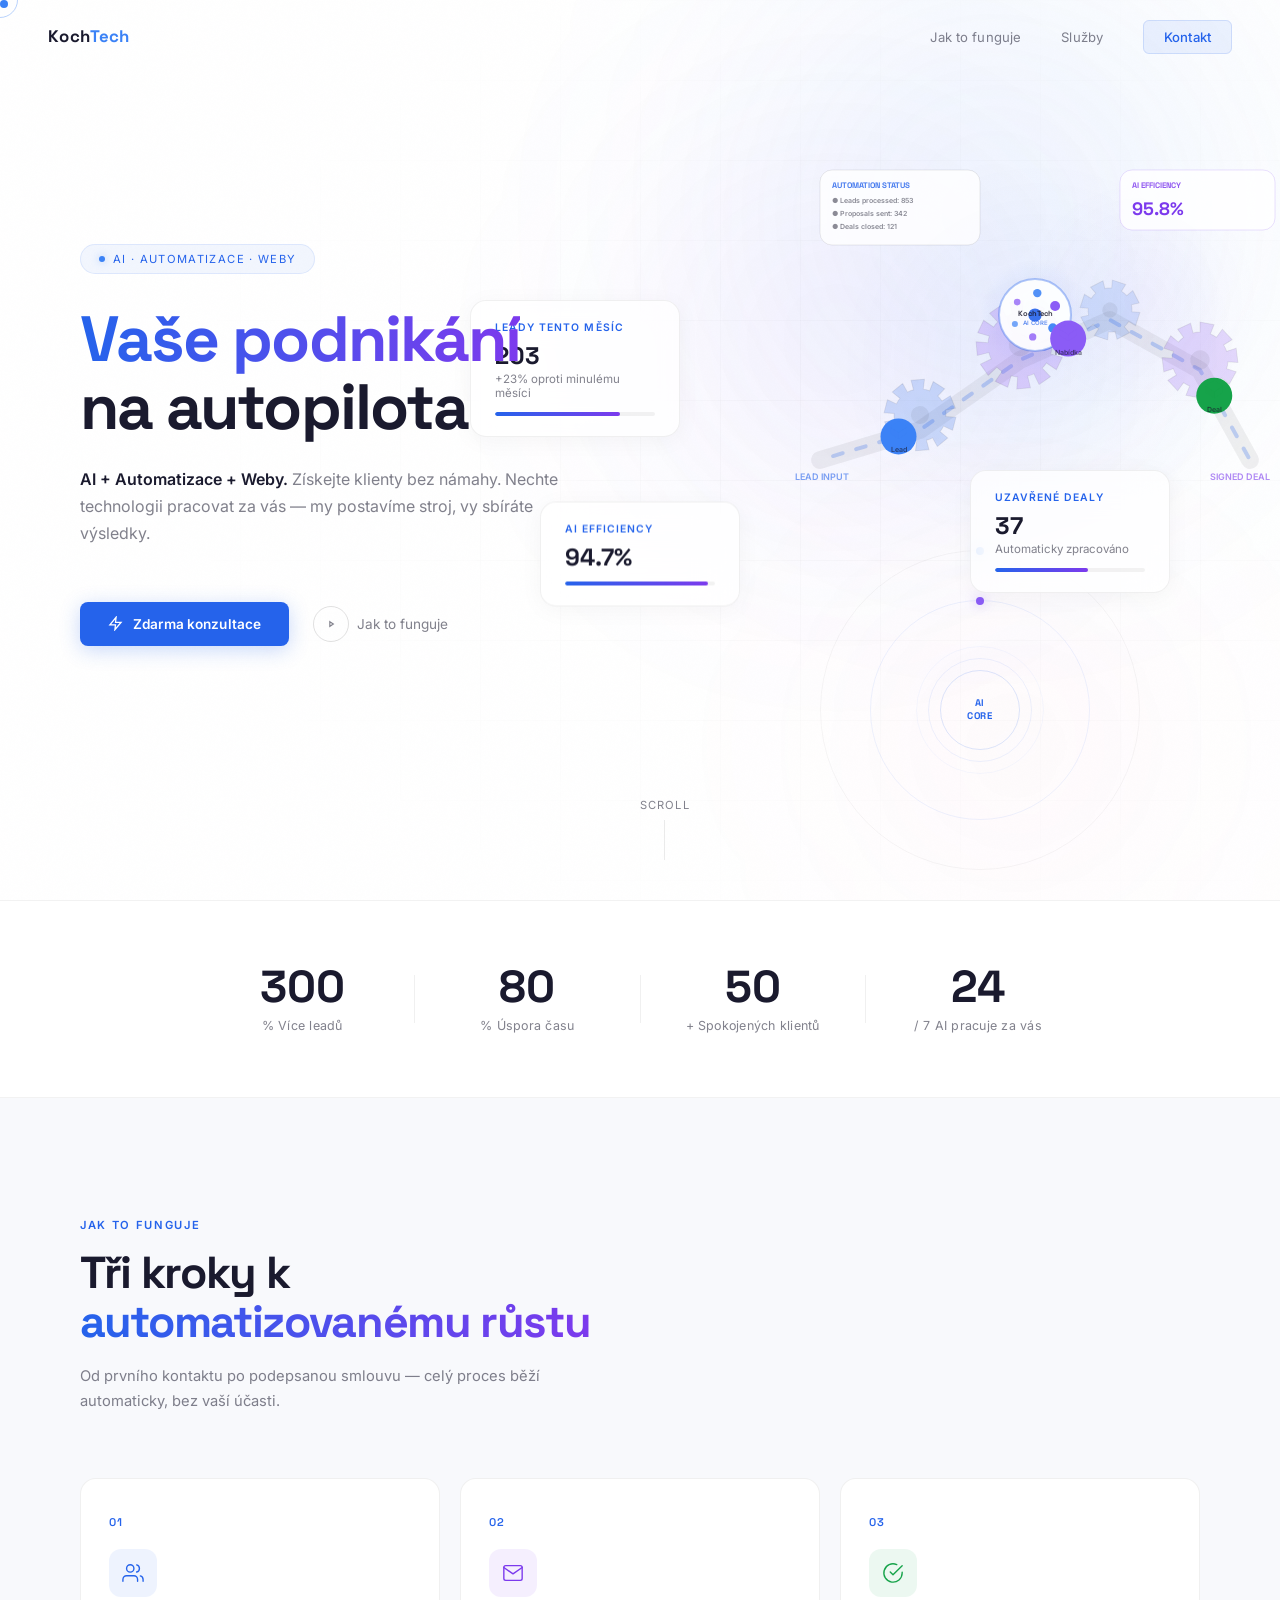
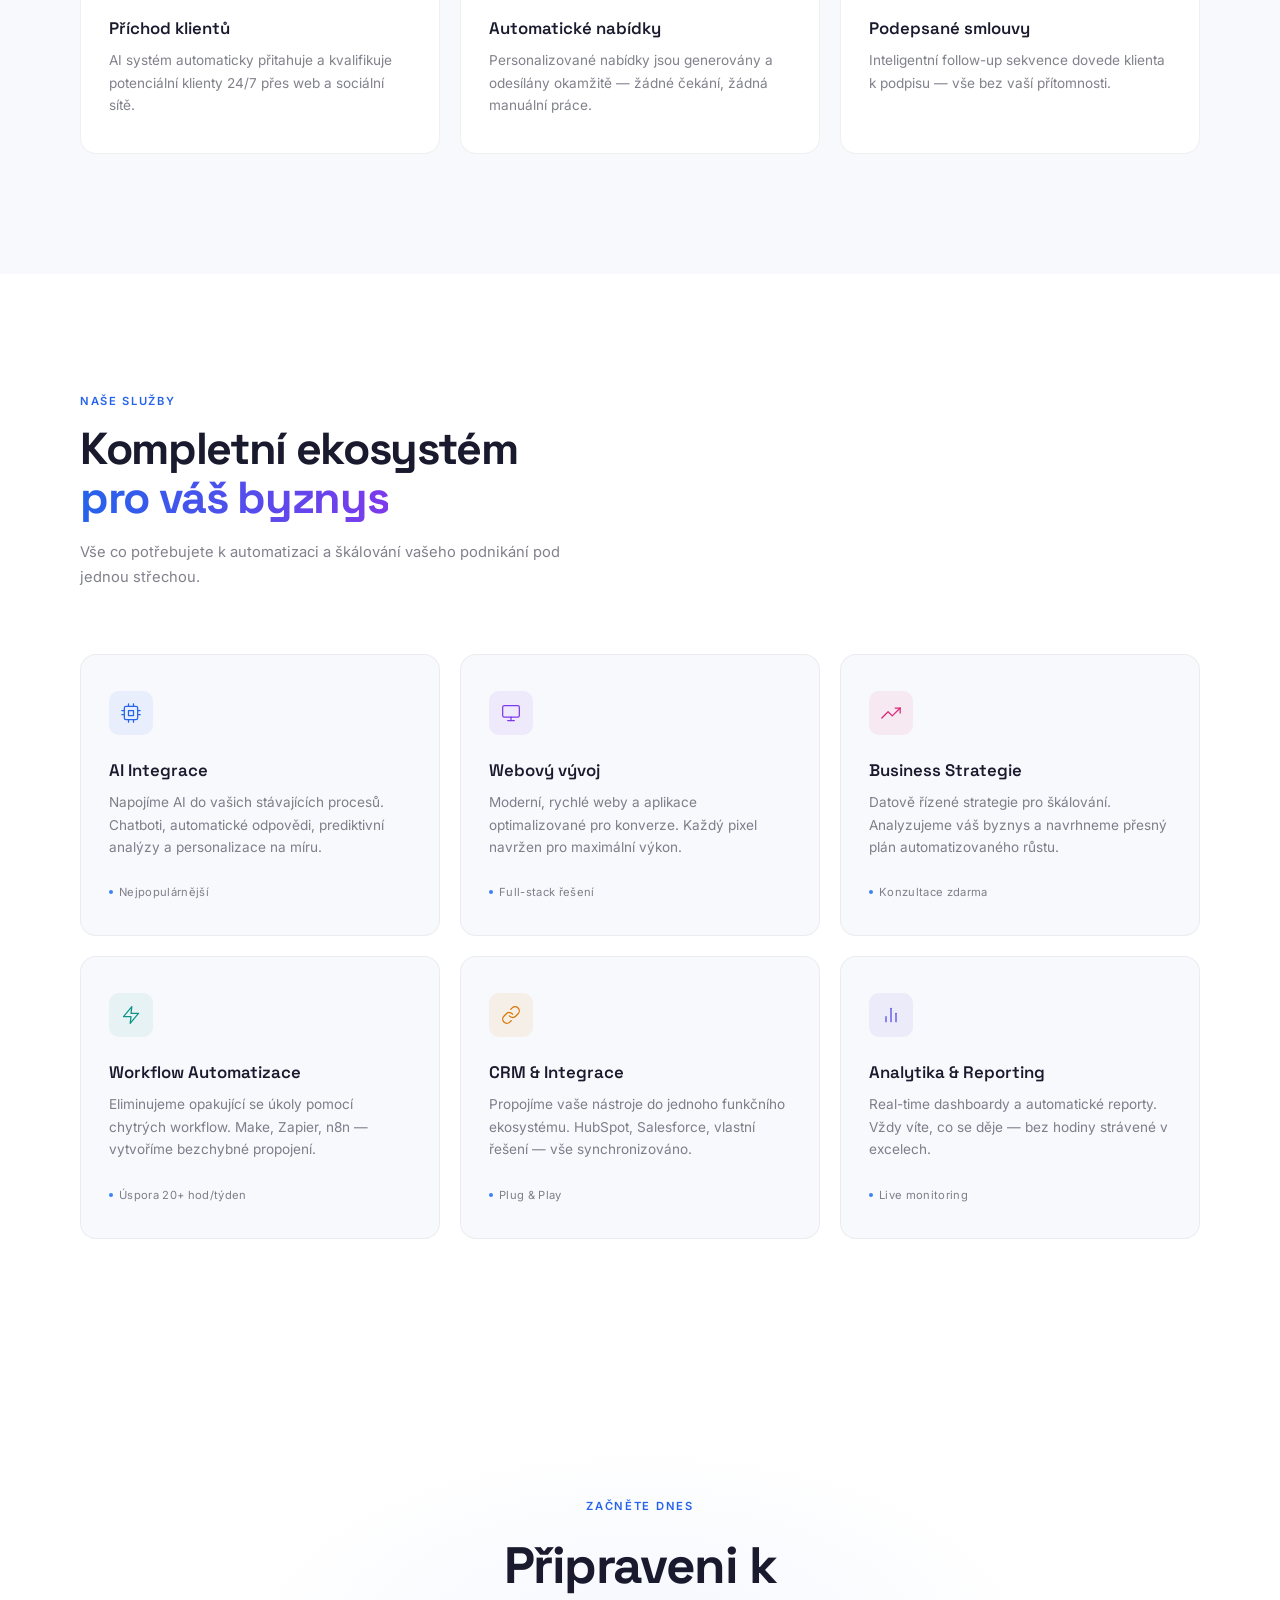
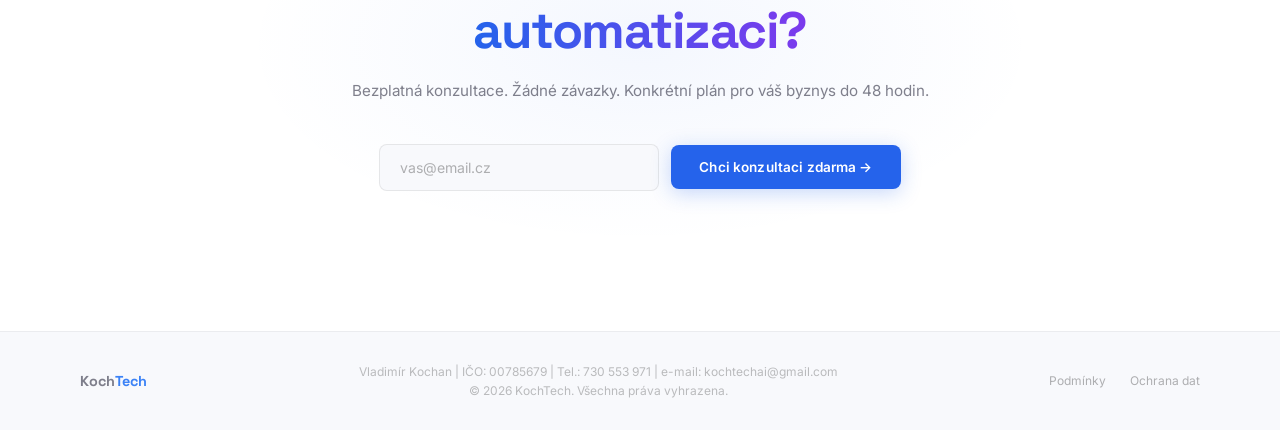
==== commit 8d6058eb: "Merge branch 'main' into Web-+-Python" ====
--- a/index.html
+++ b/index.html
@@ -403,9 +403,457 @@
   </div>
 </footer>
 
-</div>
+</div><script>
+/* ──────────────────────────────────────────────────
+   LOADER
+────────────────────────────────────────────────── */
+window.addEventListener('load', () => {
+  setTimeout(() => {
+    document.getElementById('loader').classList.add('hidden');
+  }, 2400);
+});
+
+/* ──────────────────────────────────────────────────
+   CUSTOM CURSOR
+────────────────────────────────────────────────── */
+const dot = document.getElementById('cursorDot');
+const ring = document.getElementById('cursorRing');
+let mouseX = 0, mouseY = 0;
+let ringX = 0, ringY = 0;
+
+const isTouchDevice = 'ontouchstart' in window || navigator.maxTouchPoints > 0;
+if (isTouchDevice) {
+  dot.style.display = 'none';
+  ring.style.display = 'none';
+} else {
+  document.addEventListener('mousemove', e => {
+    mouseX = e.clientX;
+    mouseY = e.clientY;
+    dot.style.transform = `translate(${mouseX - 4}px, ${mouseY - 4}px)`;
+  });
+
+  function animateRing() {
+    ringX += (mouseX - ringX) * 0.12;
+    ringY += (mouseY - ringY) * 0.12;
+    ring.style.transform = `translate(${ringX - 18}px, ${ringY - 18}px)`;
+    requestAnimationFrame(animateRing);
+  }
+  animateRing();
+
+  document.querySelectorAll('a, button, .service-card, .step-card, .testimonial-card, .nav-toggle, .magnetic').forEach(el => {
+    el.addEventListener('mouseenter', () => ring.classList.add('hovering'));
+    el.addEventListener('mouseleave', () => ring.classList.remove('hovering'));
+  });
+}
+
+/* ──────────────────────────────────────────────────
+   MAGNETIC BUTTONS
+────────────────────────────────────────────────── */
+document.querySelectorAll('.magnetic').forEach(magnet => {
+  magnet.addEventListener('mousemove', e => {
+    const rect = magnet.getBoundingClientRect();
+    const x = e.clientX - rect.left - rect.width / 2;
+    const y = e.clientY - rect.top - rect.height / 2;
+    magnet.style.transform = `translate(${x * 0.25}px, ${y * 0.25}px)`;
+  });
+  magnet.addEventListener('mouseleave', () => {
+    magnet.style.transform = '';
+    magnet.style.transition = 'transform 0.5s var(--ease-out-expo)';
+    setTimeout(() => magnet.style.transition = '', 500);
+  });
+});
+
+/* ──────────────────────────────────────────────────
+   NAV SCROLL
+────────────────────────────────────────────────── */
+const nav = document.getElementById('mainNav');
+let lastScroll = 0;
+window.addEventListener('scroll', () => {
+  const y = window.scrollY;
+  if (y > 60) {
+    nav.classList.add('scrolled');
+  } else {
+    nav.classList.remove('scrolled');
+  }
+  lastScroll = y;
+}, { passive: true });
+
+/* ──────────────────────────────────────────────────
+   INTERSECTION OBSERVER
+────────────────────────────────────────────────── */
+const revealObserver = new IntersectionObserver((entries) => {
+  entries.forEach(entry => {
+    if (entry.isIntersecting) {
+      entry.target.classList.add('visible');
+    }
+  });
+}, {
+  threshold: 0.08,
+  rootMargin: '0px 0px -40px 0px'
+});
+
+document.querySelectorAll('.reveal, .reveal-left, .reveal-scale').forEach(el => {
+  revealObserver.observe(el);
+});
+
+/* ──────────────────────────────────────────────────
+   STATS COUNTER
+────────────────────────────────────────────────── */
+function easeOutQuart(t) {
+  return 1 - Math.pow(1 - t, 4);
+}
+
+const statsObserver = new IntersectionObserver((entries) => {
+  entries.forEach(entry => {
+    if (entry.isIntersecting) {
+      const el = entry.target;
+      const target = parseInt(el.dataset.target);
+      const duration = 2000;
+      const start = performance.now();
+
+      function tick(now) {
+        const elapsed = now - start;
+        const progress = Math.min(elapsed / duration, 1);
+        const eased = easeOutQuart(progress);
+        el.textContent = Math.round(target * eased);
+        if (progress < 1) requestAnimationFrame(tick);
+      }
+      requestAnimationFrame(tick);
+      statsObserver.unobserve(el);
+    }
+  });
+}, { threshold: 0.5 });
+
+document.querySelectorAll('.stat-num').forEach(el => statsObserver.observe(el));
+
+/* ──────────────────────────────────────────────────
+   HERO FLOAT CARD COUNTERS
+────────────────────────────────────────────────── */
+document.querySelectorAll('.fc-value[data-count]').forEach(el => {
+  const target = parseInt(el.dataset.count);
+  const duration = 2500;
+  const startDelay = 3200;
+
+  setTimeout(() => {
+    const start = performance.now();
+    function tick(now) {
+      const elapsed = now - start;
+      const progress = Math.min(elapsed / duration, 1);
+      el.textContent = Math.round(target * easeOutQuart(progress));
+      if (progress < 1) requestAnimationFrame(tick);
+    }
+    requestAnimationFrame(tick);
+  }, startDelay);
+});
+
+/* ──────────────────────────────────────────────────
+   PARALLAX
+────────────────────────────────────────────────── */
+const orbs = document.querySelectorAll('.orb');
+window.addEventListener('scroll', () => {
+  const y = window.scrollY;
+  orbs.forEach((orb, i) => {
+    const speed = 0.03 + i * 0.015;
+    orb.style.transform = `translateY(${y * speed}px)`;
+  });
+}, { passive: true });
+
+/* ──────────────────────────────────────────────────
+   SMOOTH HOVER TILT
+────────────────────────────────────────────────── */
+document.querySelectorAll('.service-card, .step-card, .testimonial-card').forEach(card => {
+  card.addEventListener('mousemove', e => {
+    const rect = card.getBoundingClientRect();
+    const x = (e.clientX - rect.left) / rect.width - 0.5;
+    const y = (e.clientY - rect.top) / rect.height - 0.5;
+    card.style.transform = `translateY(-4px) perspective(600px) rotateX(${y * -3}deg) rotateY(${x * 3}deg)`;
+  });
+  card.addEventListener('mouseleave', () => {
+    card.style.transform = '';
+    card.style.transition = 'border-color 0.4s, transform 0.6s var(--ease-out-expo), background 0.4s, box-shadow 0.4s';
+  });
+  card.addEventListener('mouseenter', () => {
+    card.style.transition = 'border-color 0.4s, transform 0.15s ease-out, background 0.4s, box-shadow 0.4s';
+  });
+});
+
+/* ──────────────────────────────────────────────────
+   MACHINE CANVAS — light theme
+────────────────────────────────────────────────── */
+(function() {
+  const canvas = document.getElementById('machineCanvas');
+  if (!canvas) return;
+  const ctx = canvas.getContext('2d');
+  canvas.width = 560;
+  canvas.height = 480;
+
+  let t = 0;
+  let scrollProgress = 0;
+
+  window.addEventListener('scroll', () => {
+    const max = document.documentElement.scrollHeight - window.innerHeight;
+    scrollProgress = window.scrollY / Math.max(max, 1);
+  });
+
+  function drawGear(ctx, x, y, outerR, innerR, teeth, angle, color) {
+    ctx.save();
+    ctx.translate(x, y);
+    ctx.rotate(angle);
+    const step = (Math.PI * 2) / teeth;
+    ctx.beginPath();
+    for (let i = 0; i < teeth; i++) {
+      const a1 = i * step - step * 0.3;
+      const a2 = i * step + step * 0.3;
+      const a3 = i * step + step * 0.5;
+      const a4 = (i + 1) * step - step * 0.5;
+      ctx.lineTo(Math.cos(a1) * innerR, Math.sin(a1) * innerR);
+      ctx.lineTo(Math.cos(a1) * outerR, Math.sin(a1) * outerR);
+      ctx.lineTo(Math.cos(a2) * outerR, Math.sin(a2) * outerR);
+      ctx.lineTo(Math.cos(a2) * innerR, Math.sin(a2) * innerR);
+      ctx.lineTo(Math.cos(a3) * innerR, Math.sin(a3) * innerR);
+      ctx.lineTo(Math.cos(a4) * innerR, Math.sin(a4) * innerR);
+    }
+    ctx.closePath();
+    ctx.fillStyle = color;
+    ctx.fill();
+    ctx.strokeStyle = 'rgba(0,0,0,0.08)';
+    ctx.lineWidth = 1;
+    ctx.stroke();
+    // center circle
+    ctx.beginPath();
+    ctx.arc(0, 0, innerR * 0.35, 0, Math.PI * 2);
+    ctx.fillStyle = 'rgba(0,0,0,0.06)';
+    ctx.fill();
+    ctx.restore();
+  }
+
+  function drawGlowCircle(ctx, x, y, r, color, alpha) {
+    const grad = ctx.createRadialGradient(x, y, 0, x, y, r);
+    grad.addColorStop(0, color.replace(')', `,${alpha})`).replace('rgb', 'rgba'));
+    grad.addColorStop(1, color.replace(')', ',0)').replace('rgb', 'rgba'));
+    ctx.beginPath();
+    ctx.arc(x, y, r, 0, Math.PI * 2);
+    ctx.fillStyle = grad;
+    ctx.fill();
+  }
+
+  function drawDataCube(ctx, x, y, size, glowColor) {
+    ctx.save();
+    ctx.translate(x, y);
+    ctx.beginPath();
+    ctx.moveTo(0, -size * 0.5);
+    ctx.lineTo(size * 0.6, -size * 0.1);
+    ctx.lineTo(0, size * 0.3);
+    ctx.lineTo(-size * 0.6, -size * 0.1);
+    ctx.closePath();
+    ctx.fillStyle = glowColor;
+    ctx.globalAlpha = 0.85;
+    ctx.fill();
+    ctx.beginPath();
+    ctx.moveTo(size * 0.6, -size * 0.1);
+    ctx.lineTo(size * 0.6, size * 0.35);
+    ctx.lineTo(0, size * 0.75);
+    ctx.lineTo(0, size * 0.3);
+    ctx.closePath();
+    ctx.fillStyle = glowColor;
+    ctx.globalAlpha = 0.5;
+    ctx.fill();
+    ctx.beginPath();
+    ctx.moveTo(-size * 0.6, -size * 0.1);
+    ctx.lineTo(-size * 0.6, size * 0.35);
+    ctx.lineTo(0, size * 0.75);
+    ctx.lineTo(0, size * 0.3);
+    ctx.closePath();
+    ctx.fillStyle = glowColor;
+    ctx.globalAlpha = 0.3;
+    ctx.fill();
+    ctx.globalAlpha = 1;
+    ctx.restore();
+  }
+
+  function lerp(a, b, t) { return a + (b - a) * t; }
+
+  let cubes = [
+    { p: 0.0, speed: 0.002, label: 'Lead' },
+    { p: 0.35, speed: 0.002, label: 'Nabídka' },
+    { p: 0.7, speed: 0.002, label: 'Deal' },
+  ];
+
+  const conveyorPath = [
+    {x: 60, y: 340}, {x: 160, y: 310}, {x: 260, y: 240},
+    {x: 350, y: 200}, {x: 440, y: 250}, {x: 490, y: 340}
+  ];
+
+  function getPathPoint(progress, path) {
+    const total = path.length - 1;
+    const scaled = progress * total;
+    const idx = Math.min(Math.floor(scaled), total - 1);
+    const t = scaled - idx;
+    return {
+      x: lerp(path[idx].x, path[idx+1].x, t),
+      y: lerp(path[idx].y, path[idx+1].y, t)
+    };
+  }
+
+  function drawConveyorBelt(ctx, path, t) {
+    ctx.save();
+    ctx.beginPath();
+    ctx.moveTo(path[0].x, path[0].y);
+    for (let i = 1; i < path.length; i++) {
+      ctx.lineTo(path[i].x, path[i].y);
+    }
+    ctx.strokeStyle = 'rgba(0,0,0,0.06)';
+    ctx.lineWidth = 18;
+    ctx.lineCap = 'round';
+    ctx.lineJoin = 'round';
+    ctx.stroke();
+    ctx.setLineDash([10, 14]);
+    ctx.lineDashOffset = -t * 30;
+    ctx.strokeStyle = 'rgba(37,99,235,0.25)';
+    ctx.lineWidth = 4;
+    ctx.stroke();
+    ctx.setLineDash([]);
+    ctx.restore();
+  }
+
+  function draw() {
+    const speed = 0.8 + scrollProgress * 2;
+    t += 0.016 * speed;
+
+    ctx.clearRect(0, 0, 560, 480);
+
+    // BG glow — lighter
+    drawGlowCircle(ctx, 280, 240, 200, 'rgb(37,99,235)', 0.05);
+    drawGlowCircle(ctx, 380, 180, 120, 'rgb(124,58,237)', 0.04);
+
+    drawConveyorBelt(ctx, conveyorPath, t);
+
+    // Labels
+    ctx.save();
+    ctx.font = '600 9px Inter';
+    ctx.fillStyle = 'rgba(37,99,235,0.6)';
+    ctx.fillText('LEAD INPUT', 35, 360);
+    ctx.fillStyle = 'rgba(124,58,237,0.6)';
+    ctx.fillText('SIGNED DEAL', 450, 360);
+    ctx.restore();
+
+    // Gears — lighter colors
+    drawGear(ctx, 160, 295, 36, 26, 10, t * 1.2, 'rgba(37,99,235,0.2)');
+    drawGear(ctx, 260, 225, 44, 32, 12, -t * 0.9, 'rgba(124,58,237,0.2)');
+    drawGear(ctx, 350, 190, 30, 22, 8, t * 1.5, 'rgba(37,99,235,0.15)');
+    drawGear(ctx, 440, 240, 38, 28, 10, -t * 1.1, 'rgba(124,58,237,0.18)');
+
+    // AI Core
+    const coreX = 275, coreY = 195;
+    drawGlowCircle(ctx, coreX, coreY, 55, 'rgb(37,99,235)', 0.12);
+    ctx.save();
+    ctx.beginPath();
+    ctx.arc(coreX, coreY, 36, 0, Math.PI * 2);
+    ctx.fillStyle = 'rgba(255,255,255,0.92)';
+    ctx.fill();
+    ctx.strokeStyle = 'rgba(37,99,235,0.35)';
+    ctx.lineWidth = 2;
+    ctx.stroke();
+    // AI core nodes
+    for (let i = 0; i < 6; i++) {
+      const a = t * 0.5 + (i / 6) * Math.PI * 2;
+      const nx = coreX + Math.cos(a) * 22;
+      const ny = coreY + Math.sin(a) * 22;
+      const pulse = Math.sin(t * 2 + i) * 0.5 + 0.5;
+      ctx.beginPath();
+      ctx.arc(nx, ny, 3 + pulse * 2, 0, Math.PI * 2);
+      ctx.fillStyle = i % 2 === 0 ? '#3b82f6' : '#8b5cf6';
+      ctx.globalAlpha = 0.7 + pulse * 0.3;
+      ctx.fill();
+      ctx.globalAlpha = 1;
+    }
+    // center dot
+    const cp = Math.sin(t * 3) * 0.5 + 0.5;
+    ctx.beginPath();
+    ctx.arc(coreX, coreY, 6 + cp * 3, 0, Math.PI * 2);
+    ctx.fillStyle = '#2563eb';
+    ctx.globalAlpha = 0.9;
+    ctx.fill();
+    ctx.globalAlpha = 1;
+    // label
+    ctx.font = '700 7.5px Space Grotesk';
+    ctx.fillStyle = 'rgba(26,26,46,0.85)';
+    ctx.textAlign = 'center';
+    ctx.fillText('KochTech', coreX, coreY + 1);
+    ctx.font = '600 6px Inter';
+    ctx.fillStyle = 'rgba(37,99,235,0.7)';
+    ctx.fillText('AI CORE', coreX, coreY + 10);
+    ctx.textAlign = 'left';
+    ctx.restore();
+
+    // Moving data cubes
+    cubes.forEach((cube, i) => {
+      cube.p += cube.speed * speed;
+      if (cube.p > 1) cube.p = 0;
+      const pos = getPathPoint(cube.p, conveyorPath);
+      const progress = cube.p;
+      let color;
+      if (progress < 0.33) color = '#3b82f6';
+      else if (progress < 0.66) color = '#8b5cf6';
+      else color = '#16a34a';
+
+      drawGlowCircle(ctx, pos.x, pos.y, 18, color.replace('#', 'rgb(').replace('3b82f6', '59,130,246').replace('8b5cf6', '139,92,246').replace('16a34a', '22,163,74'), 0.2);
+      drawDataCube(ctx, pos.x, pos.y - 8, 14, color);
+
+      ctx.save();
+      ctx.font = '600 7px Inter';
+      ctx.fillStyle = 'rgba(26,26,46,0.65)';
+      ctx.textAlign = 'center';
+      ctx.fillText(cube.label, pos.x, pos.y + 16);
+      ctx.textAlign = 'left';
+      ctx.restore();
+    });
+
+    // Glass panel — light theme
+    ctx.save();
+    const px = 60, py = 50, pw = 160, ph = 75;
+    ctx.beginPath();
+    ctx.roundRect(px, py, pw, ph, 12);
+    ctx.fillStyle = 'rgba(255,255,255,0.8)';
+    ctx.fill();
+    ctx.strokeStyle = 'rgba(0,0,0,0.08)';
+    ctx.lineWidth = 1;
+    ctx.stroke();
+    ctx.font = '700 8px Space Grotesk';
+    ctx.fillStyle = 'rgba(37,99,235,0.85)';
+    ctx.fillText('AUTOMATION STATUS', px + 12, py + 18);
+    ctx.font = '600 7px Inter';
+    ctx.fillStyle = 'rgba(26,26,46,0.5)';
+    ctx.fillText('● Leads processed: ' + Math.floor(t * 3 * speed % 100 + 850), px + 12, py + 33);
+    ctx.fillText('● Proposals sent: ' + Math.floor(t * 2 * speed % 50 + 340), px + 12, py + 46);
+    ctx.fillText('● Deals closed: ' + Math.floor(t * 1.2 * speed % 20 + 120), px + 12, py + 59);
+    ctx.restore();
+
+    // Second glass panel
+    ctx.save();
+    const p2x = 360, p2y = 50, p2w = 155, p2h = 60;
+    ctx.beginPath();
+    ctx.roundRect(p2x, p2y, p2w, p2h, 12);
+    ctx.fillStyle = 'rgba(255,255,255,0.8)';
+    ctx.fill();
+    ctx.strokeStyle = 'rgba(124,58,237,0.15)';
+    ctx.lineWidth = 1;
+    ctx.stroke();
+    ctx.font = '700 8px Space Grotesk';
+    ctx.fillStyle = 'rgba(124,58,237,0.85)';
+    ctx.fillText('AI EFFICIENCY', p2x + 12, p2y + 18);
+    const eff = 94 + Math.sin(t * 0.5) * 3;
+    ctx.font = '800 18px Space Grotesk';
+    ctx.fillStyle = '#7c3aed';
+    ctx.fillText(eff.toFixed(1) + '%', p2x + 12, p2y + 45);
+    ctx.restore();
+
+    requestAnimationFrame(draw);
+  }
+  draw();
+})();
+
+</script>
 <script src="https://widgets.leadconnectorhq.com/loader.js" data-resources-url="https://widgets.leadconnectorhq.com/chat-widget/loader.js" data-widget-id="6a19cf1e96c166bea6c44395"></script>
-<script src="scripts.js"></script>
-<script src="scripts-agent.js"></script>
 </body>
 </html>
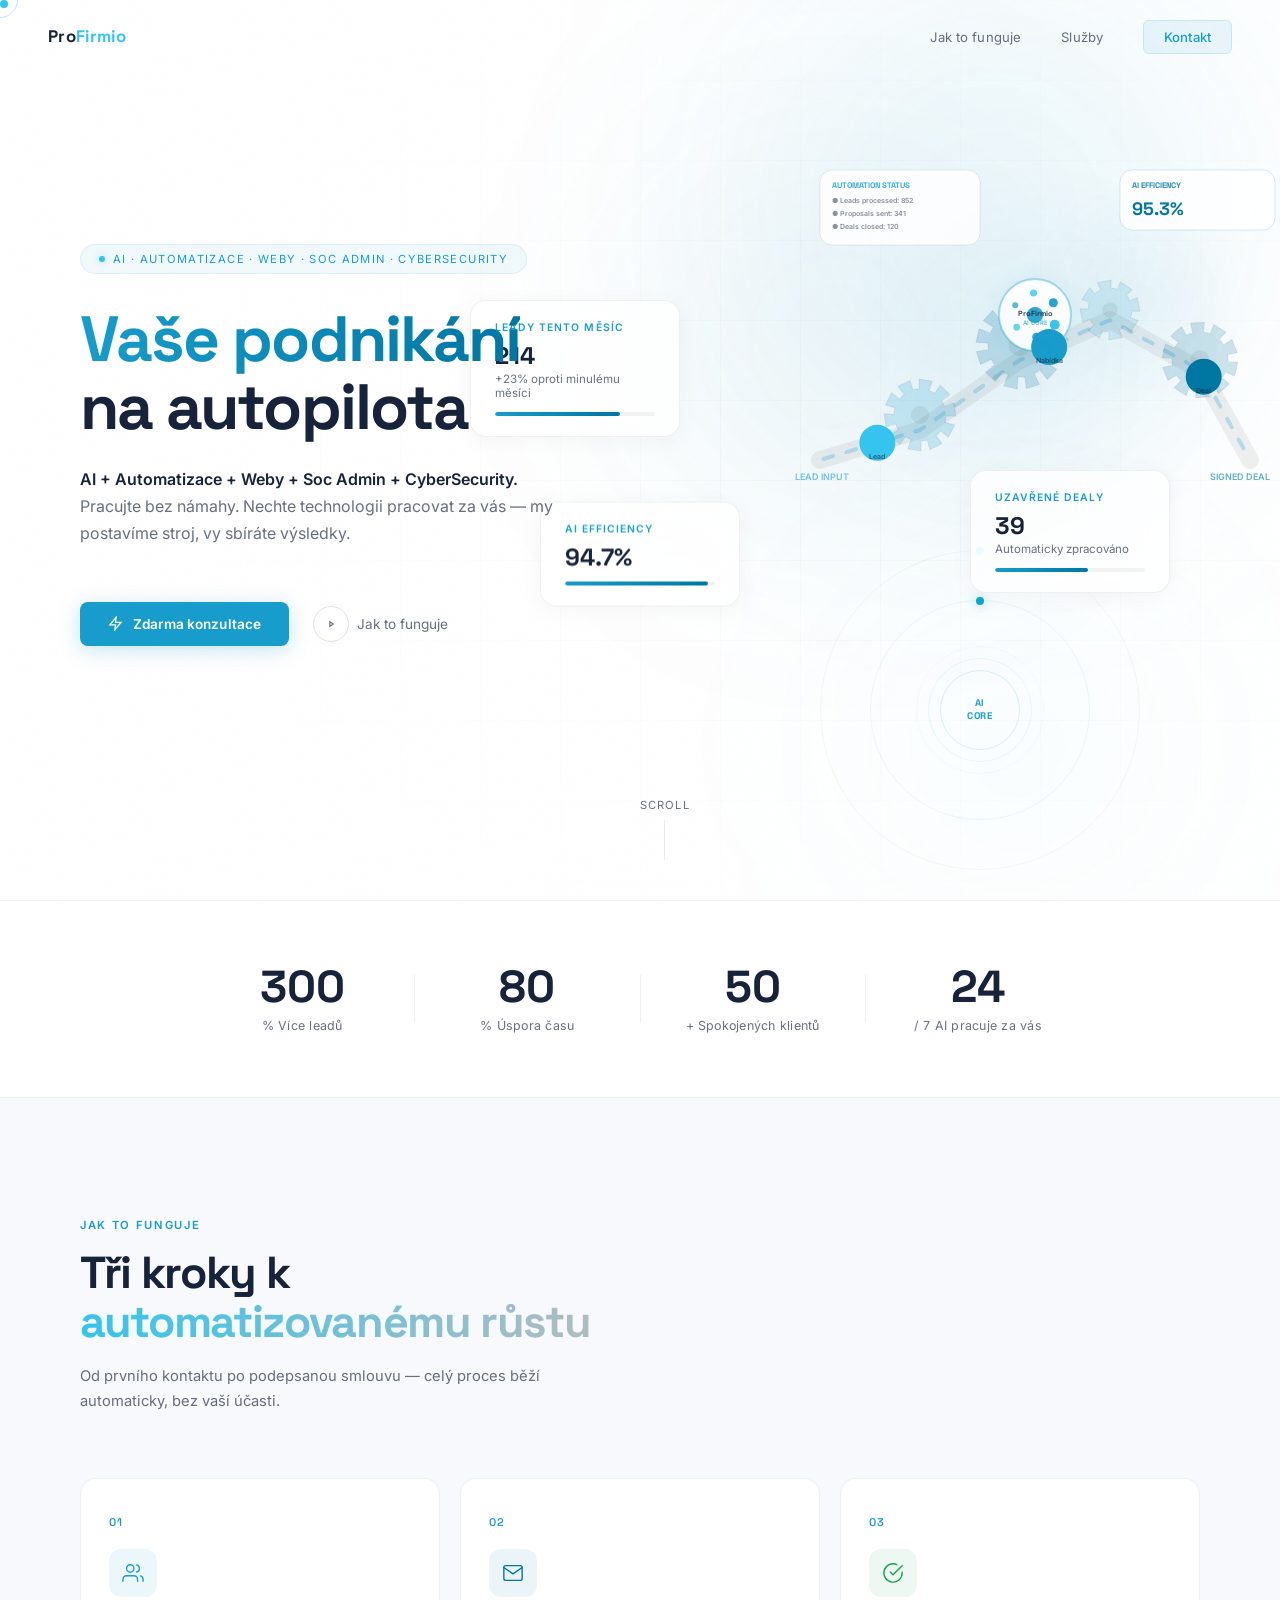
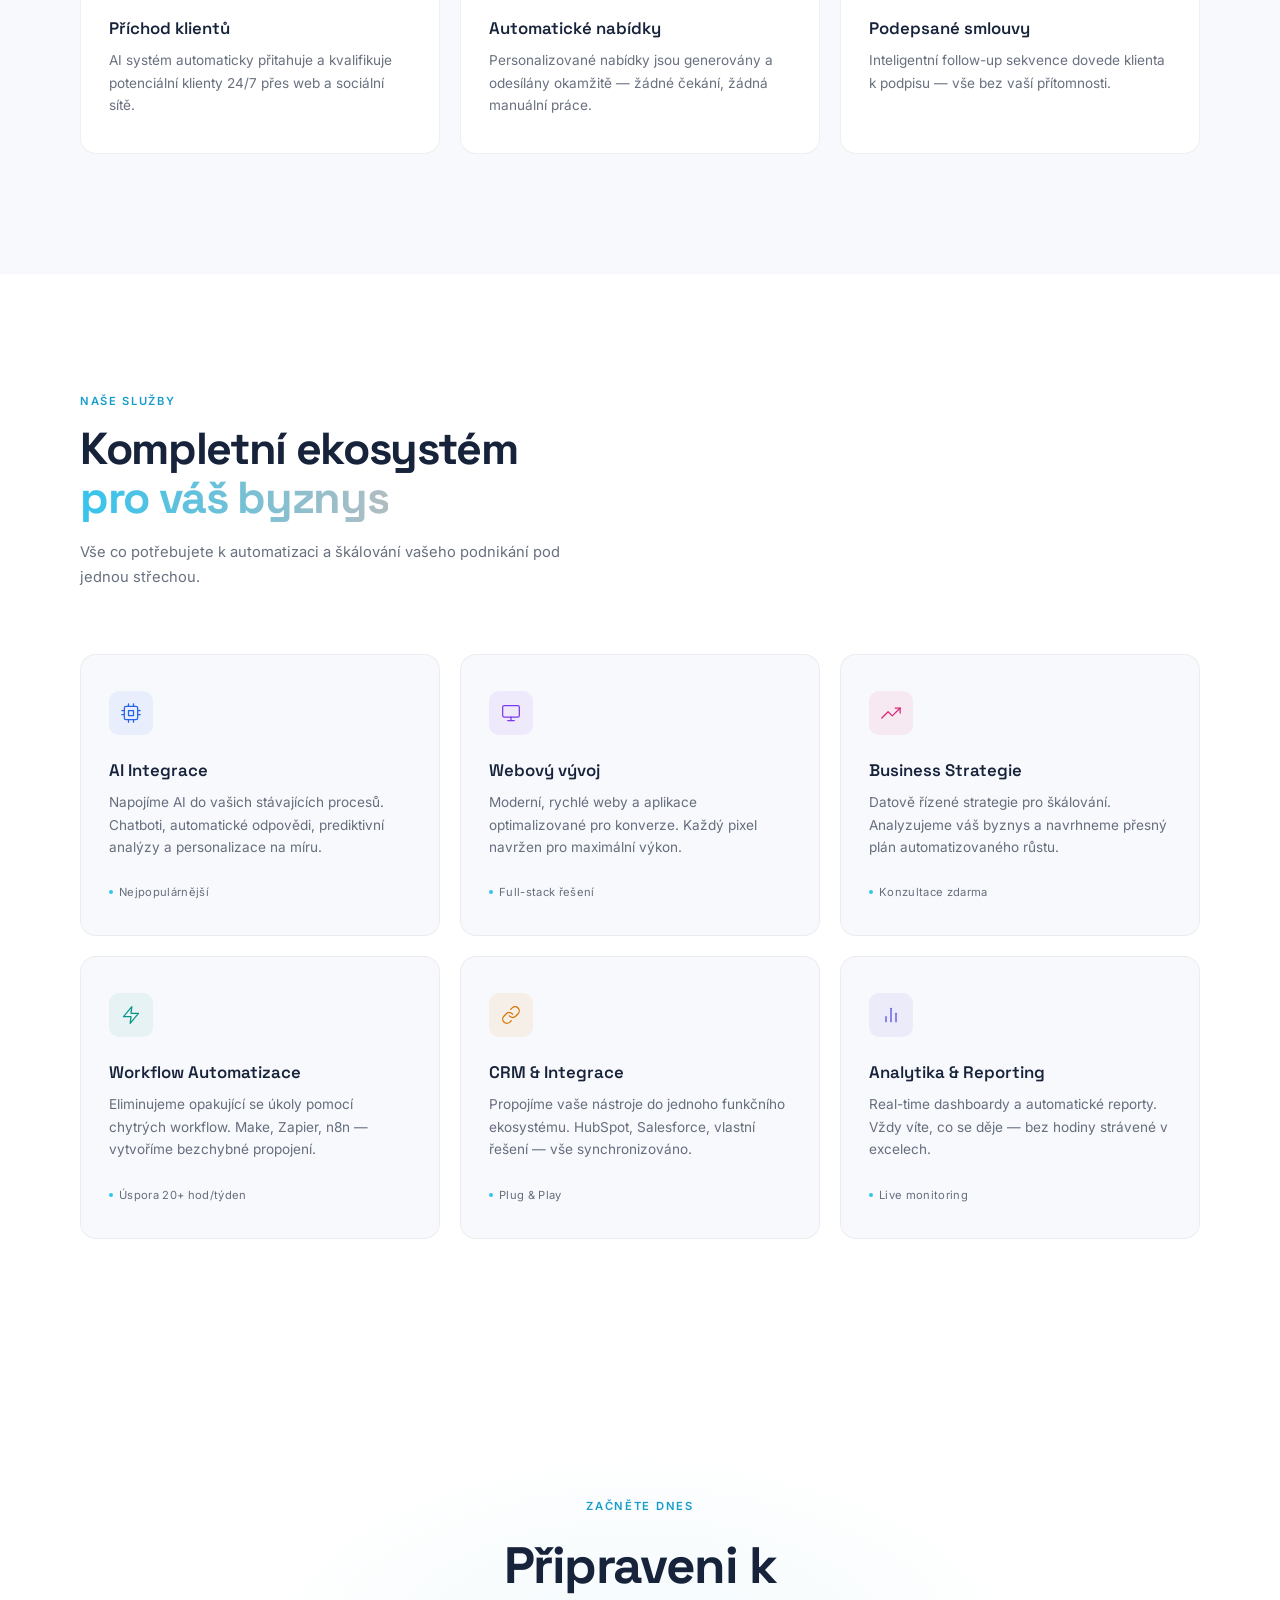
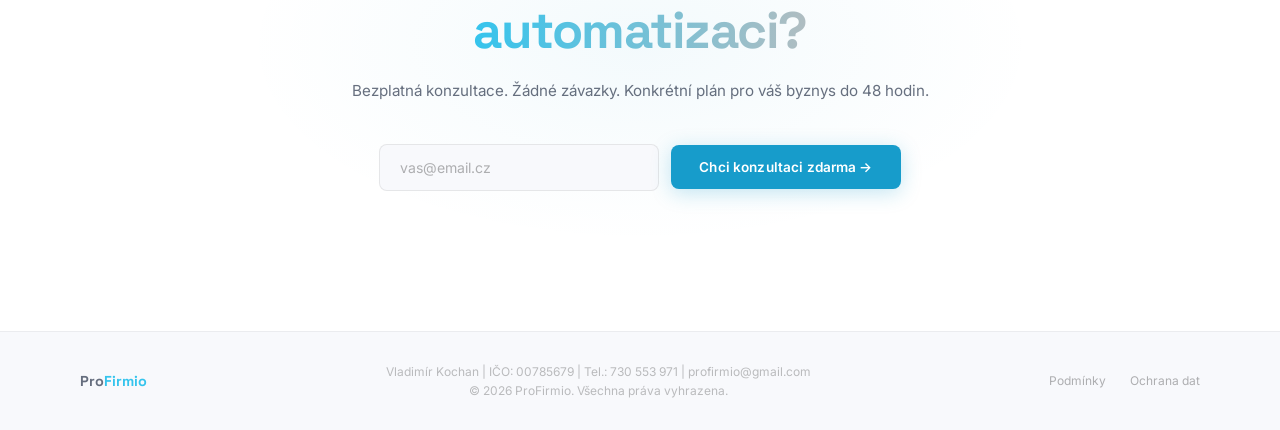
==== commit 9dbb4426: "firtst Profirmio web" ====
--- a/index.html
+++ b/index.html
@@ -3,14 +3,14 @@
 <head>
   <meta charset="UTF-8" />
   <meta name="viewport" content="width=device-width, initial-scale=1.0" />
-  <title>KochTech – Vaše Podnikání na Autopilota</title>
+  <title>Profirmio – Vaše Podnikání na Autopilota</title>
   <link rel="stylesheet" href="style.css" />
   <link rel="stylesheet" href="style-agent.css" />
 </head>
 <body>
 
 <div class="loader" id="loader">
-  <div class="loader-logo">Koch<span>Tech</span></div>
+  <div class="loader-logo">Pro<span>Firmio</span></div>
   <div class="loader-bar-track"><div class="loader-bar"></div></div>
 </div>
 
@@ -22,7 +22,7 @@
 <div class="page-wrapper">
 
 <nav id="mainNav">
-  <div class="nav-logo">Koch<span>Tech</span></div>
+  <div class="nav-logo">Pro<span>Firmio</span></div>
   <ul class="nav-links">
     <li><a href="#jak">Jak to funguje</a></li>
     <li><a href="#sluzby">Služby</a></li>
@@ -43,7 +43,7 @@
   <div class="hero-content">
     <div class="hero-badge">
       <span class="dot"></span>
-      AI · Automatizace · Weby
+      AI · Automatizace · Weby · Soc Admin · CyberSecurity
     </div>
 
     <h1>
@@ -52,7 +52,7 @@
     </h1>
 
     <p class="hero-sub">
-      <strong>AI + Automatizace + Weby.</strong> Získejte klienty bez námahy.
+      <strong>AI + Automatizace + Weby + Soc Admin + CyberSecurity.</strong> Pracujte bez námahy.
       Nechte technologii pracovat za vás — my postavíme stroj, vy sbíráte výsledky.
     </p>
 
@@ -143,7 +143,7 @@
 <section id="jak" class="how-section" id="jak-to-funguje">
   <div class="reveal-left">
     <div class="section-label">Jak to funguje</div>
-    <h2 class="section-title">Tři kroky k<br><span style="background:linear-gradient(90deg,#2563eb,#7c3aed);-webkit-background-clip:text;-webkit-text-fill-color:transparent;background-clip:text;">automatizovanému růstu</span></h2>
+    <h2 class="section-title">Tři kroky k<br><span style="background:linear-gradient(90deg,#35c4ed,#b0bdc1);-webkit-background-clip:text;-webkit-text-fill-color:transparent;background-clip:text;">automatizovanému růstu</span></h2>
     <p class="section-sub">Od prvního kontaktu po podepsanou smlouvu — celý proces běží automaticky, bez vaší účasti.</p>
   </div>
 
@@ -178,7 +178,7 @@
 <section id="sluzby" class="services-section">
   <div class="reveal-left">
     <div class="section-label">Naše služby</div>
-    <h2 class="section-title">Kompletní ekosystém<br><span style="background:linear-gradient(90deg,#2563eb,#7c3aed);-webkit-background-clip:text;-webkit-text-fill-color:transparent;background-clip:text;">pro váš byznys</span></h2>
+    <h2 class="section-title">Kompletní ekosystém<br><span style="background:linear-gradient(90deg,#35c4ed,#b0bdc1);-webkit-background-clip:text;-webkit-text-fill-color:transparent;background-clip:text;">pro váš byznys</span></h2>
     <p class="section-sub">Vše co potřebujete k automatizaci a škálování vašeho podnikání pod jednou střechou.</p>
   </div>
 
@@ -327,7 +327,7 @@
   <div class="cta-gradient"></div>
   <div class="reveal">
     <div class="section-label" style="display:block;text-align:center;margin-bottom:20px;">Začněte dnes</div>
-    <h2>Připraveni k<br><span style="background:linear-gradient(90deg,#2563eb,#7c3aed);-webkit-background-clip:text;-webkit-text-fill-color:transparent;background-clip:text;">automatizaci?</span></h2>
+    <h2>Připraveni k<br><span style="background:linear-gradient(90deg,#35c4ed,#b0bdc1);-webkit-background-clip:text;-webkit-text-fill-color:transparent;background-clip:text;">automatizaci?</span></h2>
   </div>
   <p class="reveal" style="transition-delay: 0.1s">Bezplatná konzultace. Žádné závazky. Konkrétní plán pro váš byznys do 48 hodin.</p>
   <div class="cta-form reveal" style="transition-delay: 0.2s">
@@ -392,10 +392,10 @@
 </div> -->
 
 <footer>
-  <div id="kontakt" class="footer-logo">Koch<span>Tech</span></div>
+  <div id="kontakt" class="footer-logo">Pro<span>Firmio</span></div>
   <div style="text-align: center;">
-    <p style="margin-bottom: 4px;">Vladimír Kochan | IČO: 00785679 | Tel.: 730 553 971 | e-mail: kochtechai@gmail.com</p>
-    <p>© 2026 KochTech. Všechna práva vyhrazena.</p>
+    <p style="margin-bottom: 4px;">Vladimír Kochan | IČO: 00785679 | Tel.: 730 553 971 | profirmio@gmail.com</p>
+    <p>© 2026 ProFirmio. Všechna práva vyhrazena.</p>
   </div>
   <div style="display:flex;gap:24px;">
     <a href="podminky.html">Podmínky</a>
@@ -709,7 +709,7 @@
     ctx.stroke();
     ctx.setLineDash([10, 14]);
     ctx.lineDashOffset = -t * 30;
-    ctx.strokeStyle = 'rgba(37,99,235,0.25)';
+    ctx.strokeStyle = 'rgba(23,156,203,0.25)';
     ctx.lineWidth = 4;
     ctx.stroke();
     ctx.setLineDash([]);
@@ -723,35 +723,35 @@
     ctx.clearRect(0, 0, 560, 480);
 
     // BG glow — lighter
-    drawGlowCircle(ctx, 280, 240, 200, 'rgb(37,99,235)', 0.05);
-    drawGlowCircle(ctx, 380, 180, 120, 'rgb(124,58,237)', 0.04);
+    drawGlowCircle(ctx, 280, 240, 200, 'rgb(23,156,203)', 0.05);
+    drawGlowCircle(ctx, 380, 180, 120, 'rgb(0,118,163)', 0.04);
 
     drawConveyorBelt(ctx, conveyorPath, t);
 
     // Labels
     ctx.save();
     ctx.font = '600 9px Inter';
-    ctx.fillStyle = 'rgba(37,99,235,0.6)';
+    ctx.fillStyle = 'rgba(23,156,203,0.6)';
     ctx.fillText('LEAD INPUT', 35, 360);
-    ctx.fillStyle = 'rgba(124,58,237,0.6)';
+    ctx.fillStyle = 'rgba(0,118,163,0.6)';
     ctx.fillText('SIGNED DEAL', 450, 360);
     ctx.restore();
 
     // Gears — lighter colors
-    drawGear(ctx, 160, 295, 36, 26, 10, t * 1.2, 'rgba(37,99,235,0.2)');
-    drawGear(ctx, 260, 225, 44, 32, 12, -t * 0.9, 'rgba(124,58,237,0.2)');
-    drawGear(ctx, 350, 190, 30, 22, 8, t * 1.5, 'rgba(37,99,235,0.15)');
-    drawGear(ctx, 440, 240, 38, 28, 10, -t * 1.1, 'rgba(124,58,237,0.18)');
+    drawGear(ctx, 160, 295, 36, 26, 10, t * 1.2, 'rgba(23,156,203,0.2)');
+    drawGear(ctx, 260, 225, 44, 32, 12, -t * 0.9, 'rgba(0,118,163,0.2)');
+    drawGear(ctx, 350, 190, 30, 22, 8, t * 1.5, 'rgba(23,156,203,0.15)');
+    drawGear(ctx, 440, 240, 38, 28, 10, -t * 1.1, 'rgba(0,118,163,0.18)');
 
     // AI Core
     const coreX = 275, coreY = 195;
-    drawGlowCircle(ctx, coreX, coreY, 55, 'rgb(37,99,235)', 0.12);
+    drawGlowCircle(ctx, coreX, coreY, 55, 'rgb(23,156,203)', 0.12);
     ctx.save();
     ctx.beginPath();
     ctx.arc(coreX, coreY, 36, 0, Math.PI * 2);
     ctx.fillStyle = 'rgba(255,255,255,0.92)';
     ctx.fill();
-    ctx.strokeStyle = 'rgba(37,99,235,0.35)';
+    ctx.strokeStyle = 'rgba(23,156,203,0.35)';
     ctx.lineWidth = 2;
     ctx.stroke();
     // AI core nodes
@@ -762,7 +762,7 @@
       const pulse = Math.sin(t * 2 + i) * 0.5 + 0.5;
       ctx.beginPath();
       ctx.arc(nx, ny, 3 + pulse * 2, 0, Math.PI * 2);
-      ctx.fillStyle = i % 2 === 0 ? '#3b82f6' : '#8b5cf6';
+      ctx.fillStyle = i % 2 === 0 ? '#35c4ed' : '#179ccb';
       ctx.globalAlpha = 0.7 + pulse * 0.3;
       ctx.fill();
       ctx.globalAlpha = 1;
@@ -771,17 +771,17 @@
     const cp = Math.sin(t * 3) * 0.5 + 0.5;
     ctx.beginPath();
     ctx.arc(coreX, coreY, 6 + cp * 3, 0, Math.PI * 2);
-    ctx.fillStyle = '#2563eb';
+    ctx.fillStyle = '#179ccb';
     ctx.globalAlpha = 0.9;
     ctx.fill();
     ctx.globalAlpha = 1;
     // label
     ctx.font = '700 7.5px Space Grotesk';
-    ctx.fillStyle = 'rgba(26,26,46,0.85)';
+    ctx.fillStyle = 'rgba(23,35,59,0.85)';
     ctx.textAlign = 'center';
-    ctx.fillText('KochTech', coreX, coreY + 1);
+    ctx.fillText('ProFirmio', coreX, coreY + 1);
     ctx.font = '600 6px Inter';
-    ctx.fillStyle = 'rgba(37,99,235,0.7)';
+    ctx.fillStyle = 'rgba(23,156,203,0.7)';
     ctx.fillText('AI CORE', coreX, coreY + 10);
     ctx.textAlign = 'left';
     ctx.restore();
@@ -793,16 +793,16 @@
       const pos = getPathPoint(cube.p, conveyorPath);
       const progress = cube.p;
       let color;
-      if (progress < 0.33) color = '#3b82f6';
-      else if (progress < 0.66) color = '#8b5cf6';
-      else color = '#16a34a';
-
-      drawGlowCircle(ctx, pos.x, pos.y, 18, color.replace('#', 'rgb(').replace('3b82f6', '59,130,246').replace('8b5cf6', '139,92,246').replace('16a34a', '22,163,74'), 0.2);
+      if (progress < 0.33) color = '#35c4ed';
+      else if (progress < 0.66) color = '#179ccb';
+      else color = '#0076a3';
+
+      drawGlowCircle(ctx, pos.x, pos.y, 18, color.replace('#', 'rgb(').replace('35c4ed', '53,196,237').replace('179ccb', '23,156,203').replace('0076a3', '0,118,163'), 0.2);
       drawDataCube(ctx, pos.x, pos.y - 8, 14, color);
 
       ctx.save();
       ctx.font = '600 7px Inter';
-      ctx.fillStyle = 'rgba(26,26,46,0.65)';
+      ctx.fillStyle = 'rgba(23,35,59,0.65)';
       ctx.textAlign = 'center';
       ctx.fillText(cube.label, pos.x, pos.y + 16);
       ctx.textAlign = 'left';
@@ -820,10 +820,10 @@
     ctx.lineWidth = 1;
     ctx.stroke();
     ctx.font = '700 8px Space Grotesk';
-    ctx.fillStyle = 'rgba(37,99,235,0.85)';
+    ctx.fillStyle = 'rgba(23,156,203,0.85)';
     ctx.fillText('AUTOMATION STATUS', px + 12, py + 18);
     ctx.font = '600 7px Inter';
-    ctx.fillStyle = 'rgba(26,26,46,0.5)';
+    ctx.fillStyle = 'rgba(23,35,59,0.5)';
     ctx.fillText('● Leads processed: ' + Math.floor(t * 3 * speed % 100 + 850), px + 12, py + 33);
     ctx.fillText('● Proposals sent: ' + Math.floor(t * 2 * speed % 50 + 340), px + 12, py + 46);
     ctx.fillText('● Deals closed: ' + Math.floor(t * 1.2 * speed % 20 + 120), px + 12, py + 59);
@@ -836,15 +836,15 @@
     ctx.roundRect(p2x, p2y, p2w, p2h, 12);
     ctx.fillStyle = 'rgba(255,255,255,0.8)';
     ctx.fill();
-    ctx.strokeStyle = 'rgba(124,58,237,0.15)';
+    ctx.strokeStyle = 'rgba(0,118,163,0.15)';
     ctx.lineWidth = 1;
     ctx.stroke();
     ctx.font = '700 8px Space Grotesk';
-    ctx.fillStyle = 'rgba(124,58,237,0.85)';
+    ctx.fillStyle = 'rgba(0,118,163,0.85)';
     ctx.fillText('AI EFFICIENCY', p2x + 12, p2y + 18);
     const eff = 94 + Math.sin(t * 0.5) * 3;
     ctx.font = '800 18px Space Grotesk';
-    ctx.fillStyle = '#7c3aed';
+    ctx.fillStyle = '#0076a3';
     ctx.fillText(eff.toFixed(1) + '%', p2x + 12, p2y + 45);
     ctx.restore();
 
--- a/style.css
+++ b/style.css
@@ -1,18 +1,17 @@
-
-    @import url('https://fonts.googleapis.com/css2?family=Inter:wght@300;400;500;600;700;800;900&family=Space+Grotesk:wght@300;400;500;600;700&display=swap');
+@import url('https://fonts.googleapis.com/css2?family=Inter:wght@300;400;500;600;700;800;900&family=Space+Grotesk:wght@300;400;500;600;700&display=swap');
 
     *, *::before, *::after { box-sizing: border-box; margin: 0; padding: 0; }
 
     :root {
-      --blue: #2563eb;
-      --blue-glow: #3b82f6;
-      --purple: #7c3aed;
-      --purple-glow: #8b5cf6;
+      --blue: #179ccb;
+      --blue-glow: #35c4ed;
+      --purple: #0076a3; /* Tmavší odstín modré pro gradienty (nahrazuje původní fialovou) */
+      --purple-glow: #0da6d6;
       --white: #ffffff;
       --glass-bg: rgba(0,0,0,0.02);
       --glass-border: rgba(0,0,0,0.06);
-      --text-primary: #1a1a2e;
-      --text-secondary: rgba(26,26,46,0.55);
+      --text-primary: #17233b;
+      --text-secondary: rgba(23, 35, 59, 0.65);
       --bg-light: #f8f9fc;
       --bg-white: #ffffff;
       --ease-out-expo: cubic-bezier(0.16, 1, 0.3, 1);
@@ -63,7 +62,7 @@
       top:0;
       left:0;
       width: 36px; height: 36px;
-      border: 1px solid rgba(59,130,246,0.35);
+      border: 1px solid rgba(53,196,237,0.35);
       border-radius: 50%;
       pointer-events: none;
       z-index: 9998;
@@ -72,7 +71,7 @@
     }
     .cursor-ring.hovering {
       width: 56px; height: 56px;
-      border-color: rgba(59,130,246,0.6);
+      border-color: rgba(53,196,237,0.6);
     }
 
     /* ── SMOOTH SCROLL WRAPPER ────────────────────── */
@@ -190,8 +189,8 @@
     .nav-links a:hover::after { width: 100%; }
     .nav-cta {
       padding: 8px 20px !important;
-      background: rgba(37,99,235,0.08);
-      border: 1px solid rgba(37,99,235,0.15);
+      background: rgba(23,156,203,0.08);
+      border: 1px solid rgba(23,156,203,0.15);
       border-radius: 6px;
       color: var(--blue) !important;
       font-weight: 500 !important;
@@ -199,8 +198,8 @@
     }
     .nav-cta::after { display: none !important; }
     .nav-cta:hover {
-      background: rgba(37,99,235,0.14) !important;
-      border-color: rgba(37,99,235,0.3) !important;
+      background: rgba(23,156,203,0.14) !important;
+      border-color: rgba(23,156,203,0.3) !important;
     }
 
     /* ── REVEAL ANIMATIONS ────────────────────────── */
@@ -263,19 +262,19 @@
     }
     .orb-1 {
       width: 700px; height: 700px;
-      background: radial-gradient(circle, rgba(59,130,246,0.12) 0%, transparent 70%);
+      background: radial-gradient(circle, rgba(23,156,203,0.12) 0%, transparent 70%);
       top: -15%; right: -5%;
       animation-delay: 0.3s !important;
     }
     .orb-2 {
       width: 500px; height: 500px;
-      background: radial-gradient(circle, rgba(124,58,237,0.1) 0%, transparent 70%);
+      background: radial-gradient(circle, rgba(0,118,163,0.1) 0%, transparent 70%);
       top: 10%; right: 15%;
       animation-delay: 0.6s !important;
     }
     .orb-3 {
       width: 400px; height: 400px;
-      background: radial-gradient(circle, rgba(236,72,153,0.07) 0%, transparent 70%);
+      background: radial-gradient(circle, rgba(53,196,237,0.07) 0%, transparent 70%);
       bottom: -5%; right: 5%;
       animation-delay: 0.9s !important;
     }
@@ -318,8 +317,8 @@
       display: inline-flex;
       align-items: center;
       gap: 8px;
-      background: rgba(37,99,235,0.06);
-      border: 1px solid rgba(37,99,235,0.1);
+      background: rgba(23,156,203,0.06);
+      border: 1px solid rgba(23,156,203,0.1);
       border-radius: 999px;
       padding: 7px 18px;
       font-size: 0.7rem;
@@ -335,7 +334,7 @@
       width: 6px; height: 6px;
       background: var(--blue-glow);
       border-radius: 50%;
-      box-shadow: 0 0 8px rgba(59,130,246,0.4);
+      box-shadow: 0 0 8px rgba(53,196,237,0.4);
       animation: pulse-dot 2.5s infinite;
     }
     @keyframes pulse-dot {
@@ -423,7 +422,7 @@
       position: relative;
       overflow: hidden;
       transition: transform 0.3s var(--ease-out-expo), box-shadow 0.3s;
-      box-shadow: 0 4px 20px rgba(37,99,235,0.25);
+      box-shadow: 0 4px 20px rgba(23,156,203,0.25);
     }
     .btn-primary::before {
       content: '';
@@ -435,7 +434,7 @@
     }
     .btn-primary:hover {
       transform: translateY(-2px);
-      box-shadow: 0 8px 32px rgba(37,99,235,0.35);
+      box-shadow: 0 8px 32px rgba(23,156,203,0.35);
     }
     .btn-primary:hover::before { opacity: 1; }
     .btn-primary:active { transform: translateY(0) scale(0.98); }
@@ -574,7 +573,7 @@
     .orbit-ring-2 {
       width: 220px; height: 220px;
       margin: -110px 0 0 -110px;
-      border-color: rgba(37,99,235,0.08);
+      border-color: rgba(23,156,203,0.08);
       animation: orbitSpin 15s linear infinite reverse;
     }
     @keyframes orbitSpin {
@@ -585,10 +584,10 @@
       width: 8px; height: 8px;
       background: var(--blue-glow);
       border-radius: 50%;
-      box-shadow: 0 0 12px rgba(59,130,246,0.4);
+      box-shadow: 0 0 12px rgba(53,196,237,0.4);
     }
     .orbit-ring .orbit-dot { top: -4px; left: 50%; margin-left: -4px; }
-    .orbit-ring-2 .orbit-dot { bottom: -4px; right: 20%; background: var(--purple-glow); box-shadow: 0 0 12px rgba(139,92,246,0.4); }
+    .orbit-ring-2 .orbit-dot { bottom: -4px; right: 20%; background: var(--purple-glow); box-shadow: 0 0 12px rgba(13,166,214,0.4); }
 
     /* Center core */
     .core-center {
@@ -604,18 +603,18 @@
     .core-ring {
       position: absolute;
       inset: 0;
-      border: 1px solid rgba(37,99,235,0.15);
+      border: 1px solid rgba(23,156,203,0.15);
       border-radius: 50%;
       animation: corePulse 3s ease-in-out infinite;
     }
     .core-ring:nth-child(2) {
       inset: -12px;
-      border-color: rgba(37,99,235,0.08);
+      border-color: rgba(23,156,203,0.08);
       animation-delay: -1s;
     }
     .core-ring:nth-child(3) {
       inset: -24px;
-      border-color: rgba(37,99,235,0.04);
+      border-color: rgba(23,156,203,0.04);
       animation-delay: -2s;
     }
     @keyframes corePulse {
@@ -756,8 +755,8 @@
       cursor: default;
     }
     .step-card:hover {
-      border-color: rgba(37,99,235,0.15);
-      background: rgba(37,99,235,0.02);
+      border-color: rgba(23,156,203,0.15);
+      background: rgba(23,156,203,0.02);
       transform: translateY(-4px);
       box-shadow: 0 8px 32px rgba(0,0,0,0.06);
     }
@@ -776,11 +775,11 @@
       align-items: center;
       justify-content: center;
       border-radius: 12px;
-      background: rgba(37,99,235,0.08);
+      background: rgba(23,156,203,0.08);
       transition: background 0.3s;
     }
     .step-card:hover .step-icon-svg {
-      background: rgba(37,99,235,0.12);
+      background: rgba(23,156,203,0.12);
     }
     .step-icon-svg svg {
       width: 22px; height: 22px;
@@ -789,10 +788,10 @@
       stroke-width: 1.5;
     }
     .step-card:nth-child(2) .step-icon-svg {
-      background: rgba(124,58,237,0.08);
+      background: rgba(0,118,163,0.08);
     }
     .step-card:nth-child(2):hover .step-icon-svg {
-      background: rgba(124,58,237,0.12);
+      background: rgba(0,118,163,0.12);
     }
     .step-card:nth-child(2) .step-icon-svg svg { stroke: var(--purple); }
     .step-card:nth-child(3) .step-icon-svg {
@@ -968,13 +967,13 @@
       cursor: default;
     }
     .testimonial-card:hover {
-      border-color: rgba(37,99,235,0.15);
+      border-color: rgba(23,156,203,0.15);
       transform: translateY(-4px);
       box-shadow: 0 8px 32px rgba(0,0,0,0.06);
     }
     .testimonial-card.featured {
-      border-color: rgba(37,99,235,0.1);
-      background: rgba(37,99,235,0.02);
+      border-color: rgba(23,156,203,0.1);
+      background: rgba(23,156,203,0.02);
     }
     .testimonial-card.featured::before {
       content: '';
@@ -1056,7 +1055,7 @@
       top: 50%; left: 50%;
       transform: translate(-50%, -50%);
       width: 800px; height: 400px;
-      background: radial-gradient(ellipse, rgba(37,99,235,0.05) 0%, transparent 70%);
+      background: radial-gradient(ellipse, rgba(23,156,203,0.05) 0%, transparent 70%);
       pointer-events: none;
     }
     .cta-section h2 {
@@ -1096,9 +1095,9 @@
     }
     .cta-input::placeholder { color: rgba(0,0,0,0.3); }
     .cta-input:focus {
-      border-color: rgba(37,99,235,0.3);
+      border-color: rgba(23,156,203,0.3);
       background: var(--bg-white);
-      box-shadow: 0 0 0 3px rgba(37,99,235,0.08);
+      box-shadow: 0 0 0 3px rgba(23,156,203,0.08);
     }
 
     /* ── FOOTER ─────────────────────────────────────── */
@@ -1160,12 +1159,12 @@
 
     /* ── MAGNETIC BUTTON WRAPPER ──────────────────── */
     .magnetic { display: inline-block; }
- 
-
-        /* Obal pro novinky */
+
+
+    /* Obal pro novinky */
     .container { max-width: 800px; margin: 40px auto; padding: 20px; }
-    .hlavni-nadpis { font-family: 'Space Grotesk', sans-serif; font-size: 2.5rem; text-align: center; color: #111827; }
-    .podnadpis { text-align: center; color: #6b7280; margin-bottom: 30px; line-height: 1.5; }
+    .hlavni-nadpis { font-family: 'Space Grotesk', sans-serif; font-size: 2.5rem; text-align: center; color: var(--text-primary); }
+    .podnadpis { text-align: center; color: var(--text-secondary); margin-bottom: 30px; line-height: 1.5; }
     
     /* Vzhled jednotlivé karty s novinkou */
     .trend-karta {
@@ -1174,10 +1173,10 @@
       border: 1px solid #e5e7eb; transition: transform 0.2s, box-shadow 0.2s;
     }
     .trend-karta:hover { transform: translateY(-3px); box-shadow: 0 10px 20px rgba(0,0,0,0.08); }
-    .trend-karta h4 { margin: 0 0 12px 0; font-size: 1.25rem; color: #2563eb; font-family: 'Space Grotesk', sans-serif; }
-    .trend-karta p { margin: 0 0 20px 0; line-height: 1.6; color: #4b5563; font-size: 0.95rem; }
-    .trend-karta a { display: inline-block; padding: 8px 16px; background: #eff6ff; color: #2563eb; text-decoration: none; border-radius: 8px; font-weight: 500; font-size: 0.85rem; transition: background 0.2s; }
-    .trend-karta a:hover { background: #dbeafe; }
+    .trend-karta h4 { margin: 0 0 12px 0; font-size: 1.25rem; color: var(--blue); font-family: 'Space Grotesk', sans-serif; }
+    .trend-karta p { margin: 0 0 20px 0; line-height: 1.6; color: var(--text-secondary); font-size: 0.95rem; }
+    .trend-karta a { display: inline-block; padding: 8px 16px; background: rgba(23,156,203,0.1); color: var(--blue); text-decoration: none; border-radius: 8px; font-weight: 500; font-size: 0.85rem; transition: background 0.2s; }
+    .trend-karta a:hover { background: rgba(23,156,203,0.2); }
     
     /* Načítací text */
-    .status-text { text-align: center; color: #6b7280; font-weight: 500; padding: 40px 0; }+    .status-text { text-align: center; color: var(--text-secondary); font-weight: 500; padding: 40px 0; }
--- a/style-agent.css
+++ b/style-agent.css
@@ -1,14 +1,14 @@
-    @import url('https://fonts.googleapis.com/css2?family=Inter:wght@400;500;600&display=swap');
+@import url('https://fonts.googleapis.com/css2?family=Inter:wght@400;500;600&display=swap');
 
     /* ── WIDGET ROOT VARIABLES ─────────────────── */
     :root {
-      --kt-blue: #2563eb;
-      --kt-blue-light: #3b82f6;
-      --kt-purple: #7c3aed;
+      --kt-blue: #179ccb;
+      --kt-blue-light: #35c4ed;
+      --kt-purple: #0076a3; /* Nahrazeno tmavším odstínem azurové z loga */
       --kt-bg-white: #ffffff;
-      --kt-text-primary: #1a1a2e;
-      --kt-text-secondary: rgba(26,26,46,0.6);
-      --kt-text-muted: rgba(26,26,46,0.35);
+      --kt-text-primary: #17233b;
+      --kt-text-secondary: rgba(23, 35, 59, 0.6);
+      --kt-text-muted: rgba(23, 35, 59, 0.35);
       --kt-border-light: rgba(0,0,0,0.08);
       --kt-shadow-sm: 0 2px 8px rgba(0,0,0,0.06);
       --kt-shadow-lg: 0 12px 40px rgba(0,0,0,0.12);
@@ -115,8 +115,8 @@
     .kt-welcome h4 { font-size: 1.1rem; color: var(--kt-text-primary); margin-bottom: 8px; }
     .kt-welcome p { font-size: 0.85rem; color: var(--kt-text-secondary); line-height: 1.5; margin-bottom: 20px; }
     .kt-quick-btns { display: flex; flex-direction: column; gap: 8px; }
-    .kt-quick-btn { padding: 10px 16px; background: rgba(37,99,235,0.05); border: 1px solid rgba(37,99,235,0.15); border-radius: 10px; font-size: 0.85rem; color: var(--kt-blue); cursor: pointer; transition: 0.2s; text-align: left; font-weight: 500; }
-    .kt-quick-btn:hover { background: rgba(37,99,235,0.1); transform: translateX(4px); }
+    .kt-quick-btn { padding: 10px 16px; background: rgba(23,156,203,0.05); border: 1px solid rgba(23,156,203,0.15); border-radius: 10px; font-size: 0.85rem; color: var(--kt-blue); cursor: pointer; transition: 0.2s; text-align: left; font-weight: 500; }
+    .kt-quick-btn:hover { background: rgba(23,156,203,0.1); transform: translateX(4px); }
 
     /* Messages area */
     .kt-messages { flex: 1; overflow-y: auto; padding: 20px; display: flex; flex-direction: column; gap: 16px; display: none; }
@@ -143,7 +143,7 @@
     /* Input area */
     .kt-input-area { padding: 16px; border-top: 1px solid var(--kt-border-light); background: var(--kt-bg-white); }
     .kt-input-wrap { display: flex; align-items: center; gap: 8px; background: #f8fafc; border: 1px solid var(--kt-border-light); border-radius: 12px; padding: 4px 4px 4px 16px; }
-    .kt-input-wrap:focus-within { border-color: var(--kt-blue-light); box-shadow: 0 0 0 3px rgba(37,99,235,0.1); }
+    .kt-input-wrap:focus-within { border-color: var(--kt-blue-light); box-shadow: 0 0 0 3px rgba(23,156,203,0.1); }
     .kt-input { flex: 1; border: none; background: transparent; outline: none; font-size: 0.9rem; color: var(--kt-text-primary); padding: 8px 0; }
     .kt-send-btn { width: 36px; height: 36px; border-radius: 10px; background: var(--kt-blue); border: none; cursor: pointer; display: flex; align-items: center; justify-content: center; transition: 0.2s; }
     .kt-send-btn:hover { background: var(--kt-blue-light); }
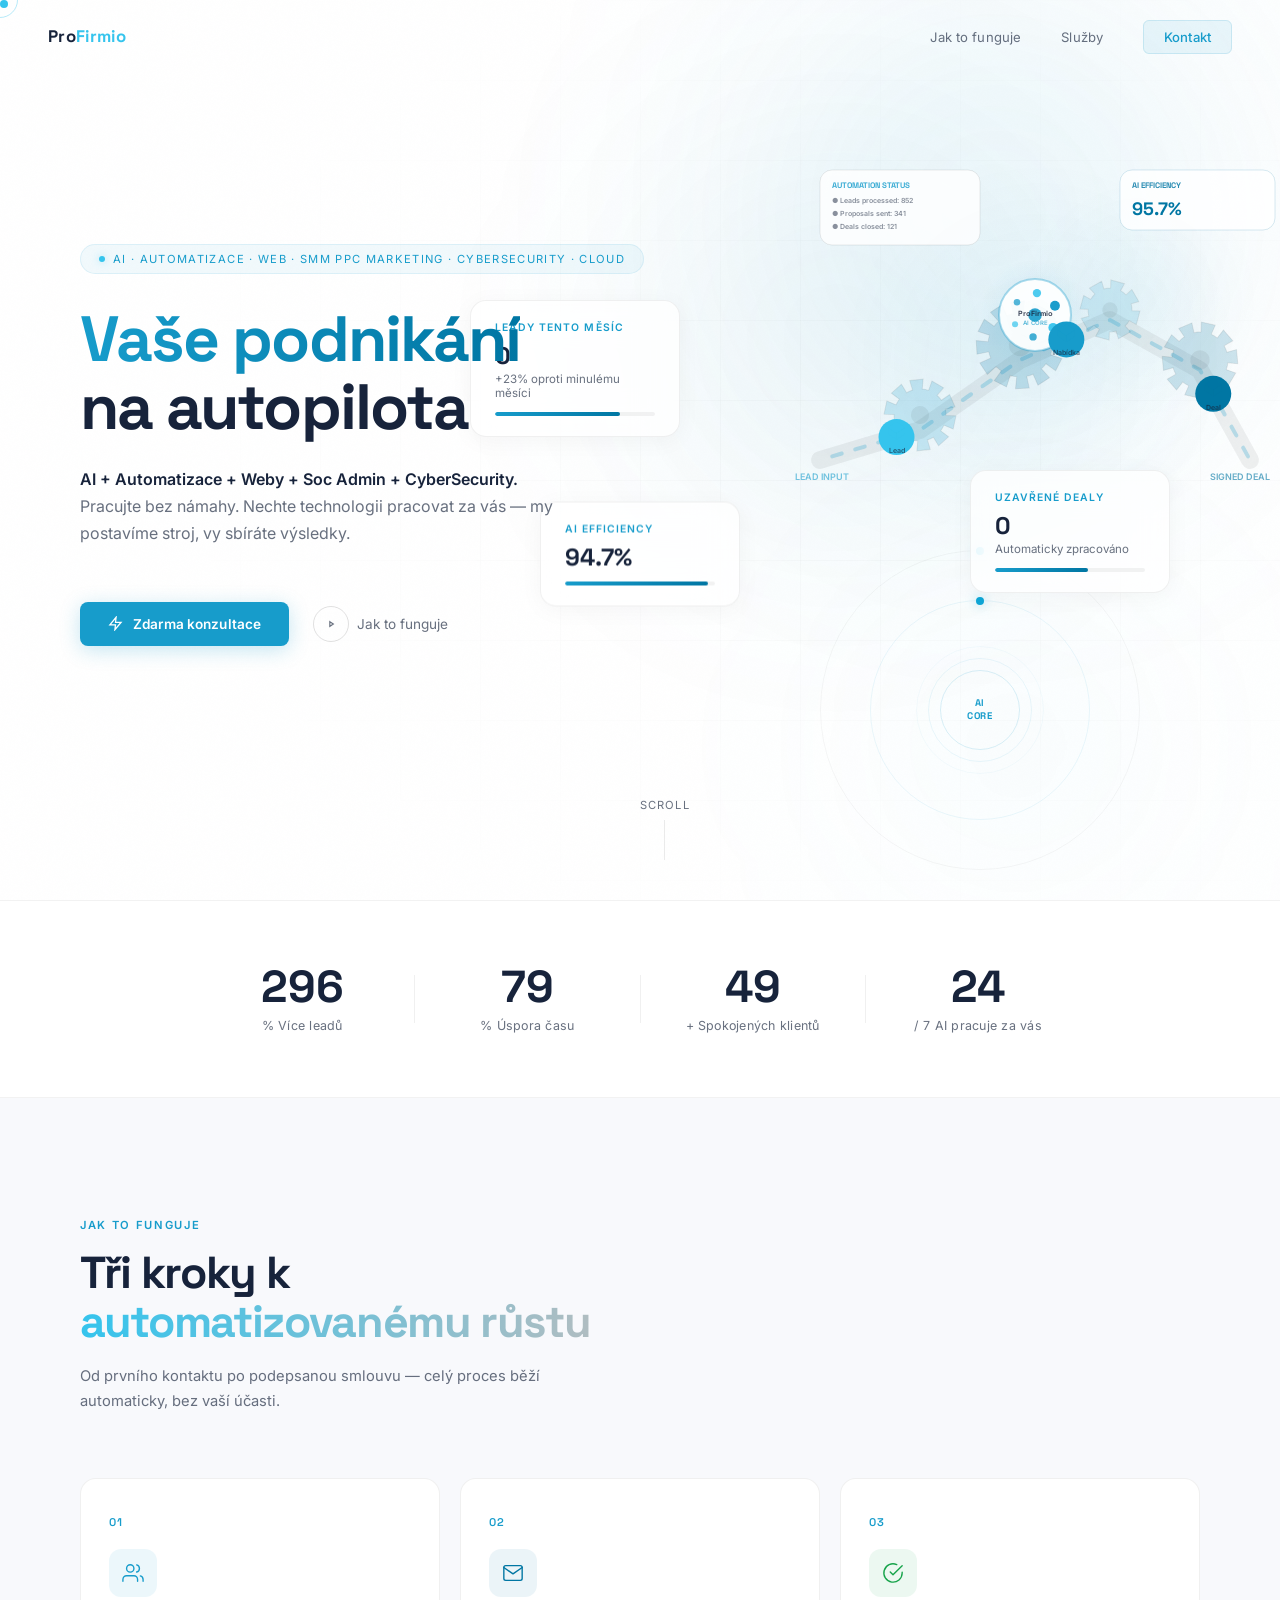
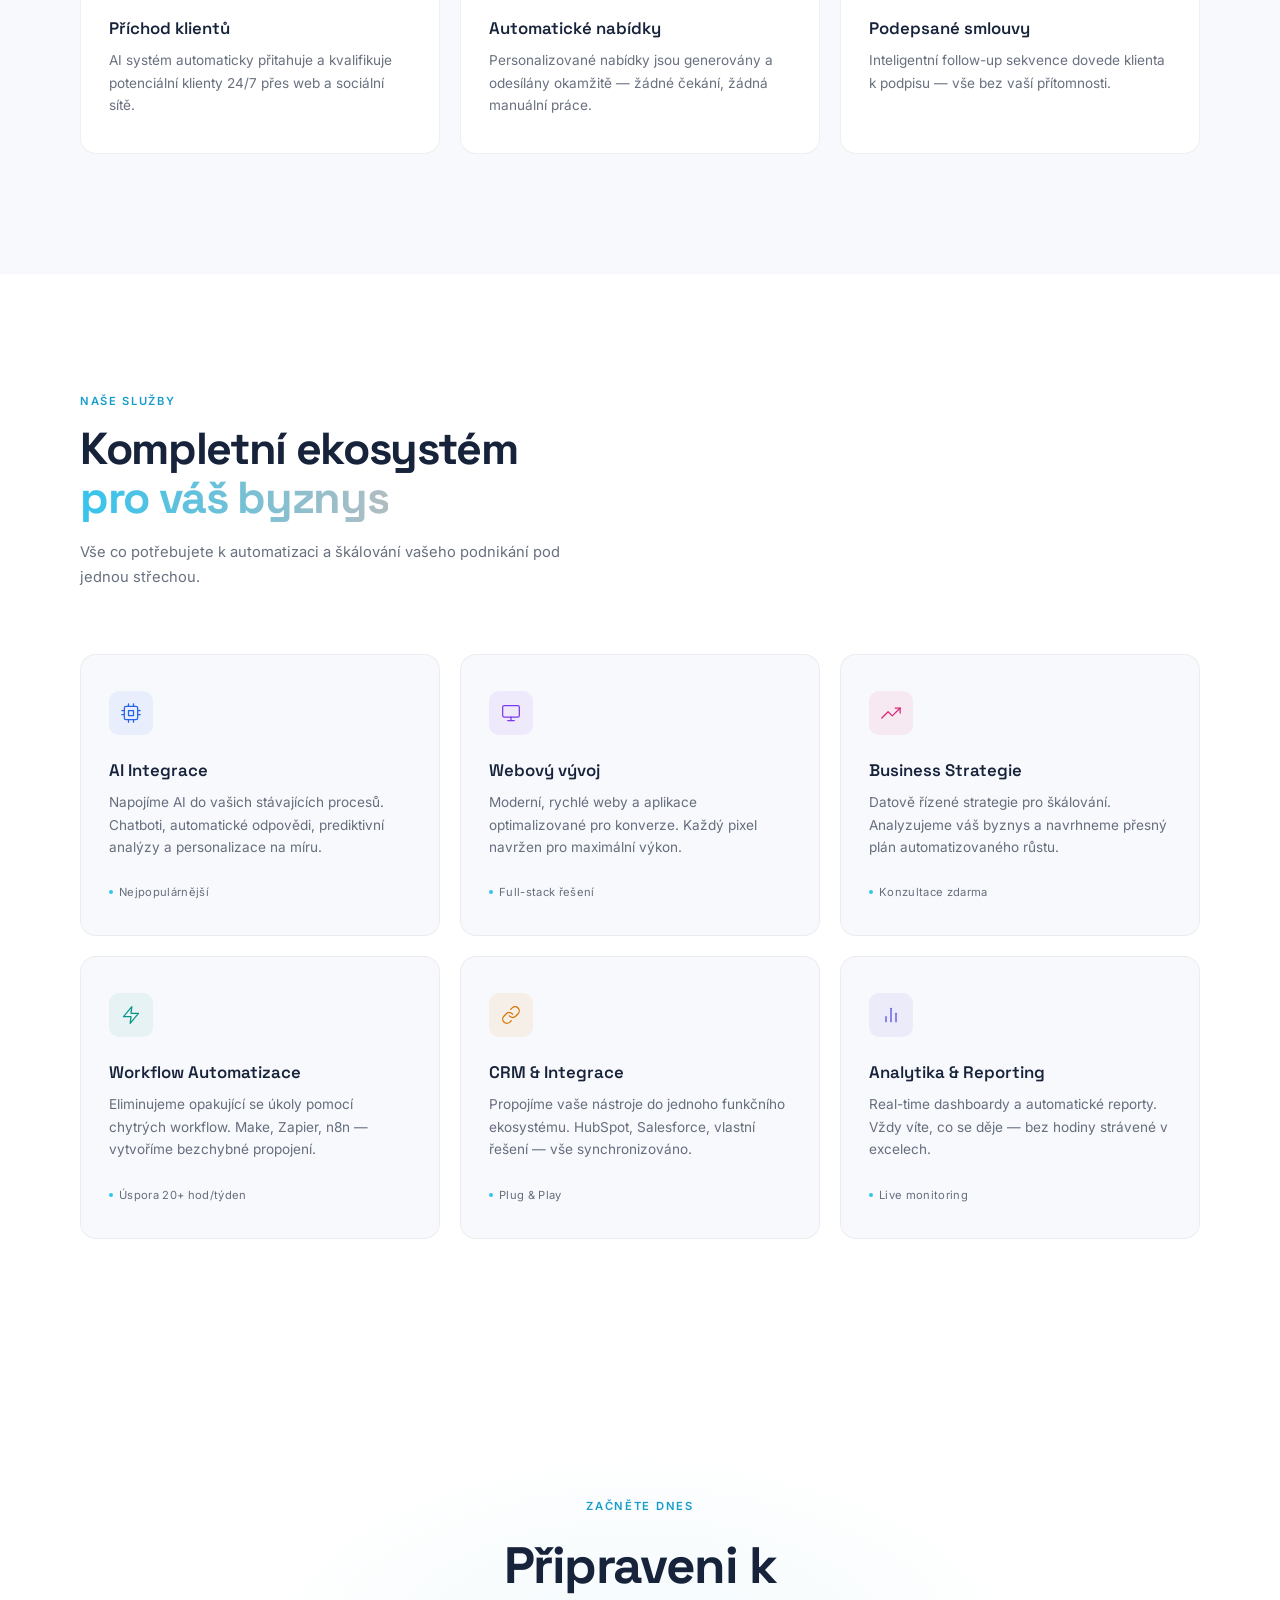
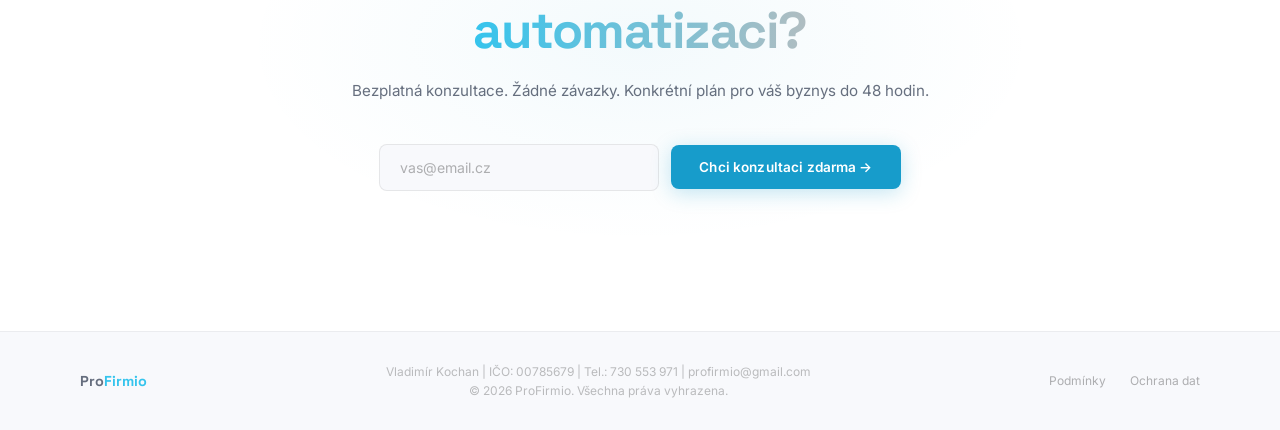
==== commit 17aa8e6e: "oprava" ====
--- a/index.html
+++ b/index.html
@@ -43,7 +43,7 @@
   <div class="hero-content">
     <div class="hero-badge">
       <span class="dot"></span>
-      AI · Automatizace · Weby · Soc Admin · CyberSecurity
+      AI · Automatizace · Web · SMM PPC Marketing · CyberSecurity · Cloud
     </div>
 
     <h1>
--- a/style.css
+++ b/style.css
@@ -1135,48 +1135,101 @@
     ::-webkit-scrollbar-thumb:hover { background: rgba(0,0,0,0.15); }
 
     /* ── RESPONSIVE ──────────────────────────────── */
+    /* ── RESPONSIVE ──────────────────────────────── */
     @media (max-width: 1100px) {
       .hero-visual { display: none; }
       .hero { padding: 0 48px; }
       section { padding: 80px 48px; }
-    }
+      /* Zmenšíme a zprůhledníme animaci na pozadí, aby nerušila text */
+      .machine-wrap { transform: translateY(-50%) scale(0.7); opacity: 0.3; right: -100px; }
+    }
+
     @media (max-width: 900px) {
+      /* Mřížky pod sebe na tabletu */
       .steps-grid, .services-grid, .testimonials-grid {
         grid-template-columns: 1fr;
-        max-width: 480px;
+        max-width: 100%;
       }
       .stats-inner { flex-direction: column; gap: 32px; }
-      .stat-divider { width: 48px; height: 1px; }
-      .hero { padding: 0 24px; }
-      section { padding: 64px 24px; }
-      nav { padding: 0 24px; }
-      .nav-links { gap: 20px; }
-      footer { padding: 24px; flex-direction: column; gap: 12px; text-align: center; }
-    }
-    @media (max-width: 600px) {
-      .nav-links { display: none; }
-    }
-
-    /* ── MAGNETIC BUTTON WRAPPER ──────────────────── */
-    .magnetic { display: inline-block; }
-
-
-    /* Obal pro novinky */
-    .container { max-width: 800px; margin: 40px auto; padding: 20px; }
-    .hlavni-nadpis { font-family: 'Space Grotesk', sans-serif; font-size: 2.5rem; text-align: center; color: var(--text-primary); }
-    .podnadpis { text-align: center; color: var(--text-secondary); margin-bottom: 30px; line-height: 1.5; }
-    
-    /* Vzhled jednotlivé karty s novinkou */
-    .trend-karta {
-      background: white; padding: 24px; border-radius: 16px; 
-      margin-bottom: 20px; box-shadow: 0 4px 6px rgba(0,0,0,0.05);
-      border: 1px solid #e5e7eb; transition: transform 0.2s, box-shadow 0.2s;
-    }
-    .trend-karta:hover { transform: translateY(-3px); box-shadow: 0 10px 20px rgba(0,0,0,0.08); }
-    .trend-karta h4 { margin: 0 0 12px 0; font-size: 1.25rem; color: var(--blue); font-family: 'Space Grotesk', sans-serif; }
-    .trend-karta p { margin: 0 0 20px 0; line-height: 1.6; color: var(--text-secondary); font-size: 0.95rem; }
-    .trend-karta a { display: inline-block; padding: 8px 16px; background: rgba(23,156,203,0.1); color: var(--blue); text-decoration: none; border-radius: 8px; font-weight: 500; font-size: 0.85rem; transition: background 0.2s; }
-    .trend-karta a:hover { background: rgba(23,156,203,0.2); }
-    
-    /* Načítací text */
-    .status-text { text-align: center; color: var(--text-secondary); font-weight: 500; padding: 40px 0; }+      .stat-divider { display: none; } /* Na menších displejích čáry schováme */
+      .hero { padding: 0 32px; }
+      section { padding: 64px 32px; }
+    }
+
+   @media (max-width: 768px) {
+      /* Zrušíme fixní výšku navigace a necháme ji flexibilní */
+      nav {
+        height: auto;
+        padding: 16px 20px;
+        flex-direction: column;
+        gap: 16px;
+        background: rgba(248,249,252,0.98); /* Mírně plnější barva, aby neprosvítal text pod menu */
+      }
+      nav.scrolled { padding: 12px 20px; }
+      .nav-links {
+        gap: 15px;
+        flex-wrap: wrap;
+        justify-content: center;
+      }
+      
+      /* Úvodní obrazovka (Hero) - OPRAVA PŘEKRÝVÁNÍ */
+      .hero { 
+        /* Výrazně větší horní odsazení (180px), aby menu nezakrývalo hlavní nadpis */
+        padding: 180px 20px 80px !important; 
+        /* Vypneme 100vh, aby se prvky nemačkaly na sebe, pokud má telefon menší displej */
+        min-height: auto !important;
+        text-align: center; 
+      }
+      .hero-content { margin: 0 auto; display: flex; flex-direction: column; align-items: center; }
+      .hero-badge { margin: 0 auto 24px auto; }
+      .hero h1 { font-size: 2.5rem; text-align: center; }
+      .hero-sub { text-align: center; font-size: 0.95rem; margin-bottom: 30px; }
+      
+      /* Tlačítka přes celou šířku telefonu */
+      .hero-cta-group { 
+        flex-direction: column; 
+        width: 100%; 
+        gap: 16px; 
+      }
+      .hero-cta-group .magnetic, 
+      .btn-primary, 
+      .btn-secondary { 
+        width: 100%; 
+        justify-content: center; 
+      }
+
+      /* ÚPLNĚ SCHOVÁME "Scroll" indikátor na mobilu, aby se nepřekrýval s tlačítkem */
+      .scroll-indicator {
+        display: none !important;
+      }
+      
+      /* Úprava canvasu (ozubená kola), aby neblokoval klikání */
+      .machine-wrap { 
+        transform: translateY(-50%) scale(0.5); 
+        opacity: 0.15; 
+        pointer-events: none; 
+      }
+      
+      /* Odsazení obecných sekcí na mobilu */
+      section { padding: 60px 20px; }
+      .section-title { font-size: 2rem; }
+      
+      /* Formulář "Chci konzultaci" */
+      .cta-form { flex-direction: column; width: 100%; }
+      .cta-input { width: 100%; text-align: center; }
+      .cta-form .magnetic, 
+      .cta-form .btn-primary { width: 100%; justify-content: center; }
+      
+      /* Patička */
+      footer { 
+        padding: 40px 20px; 
+        flex-direction: column; 
+        text-align: center; 
+        gap: 24px; 
+      }
+      footer div[style*="display:flex"] { 
+        justify-content: center; 
+        width: 100%; 
+        gap: 20px; 
+      }
+    }
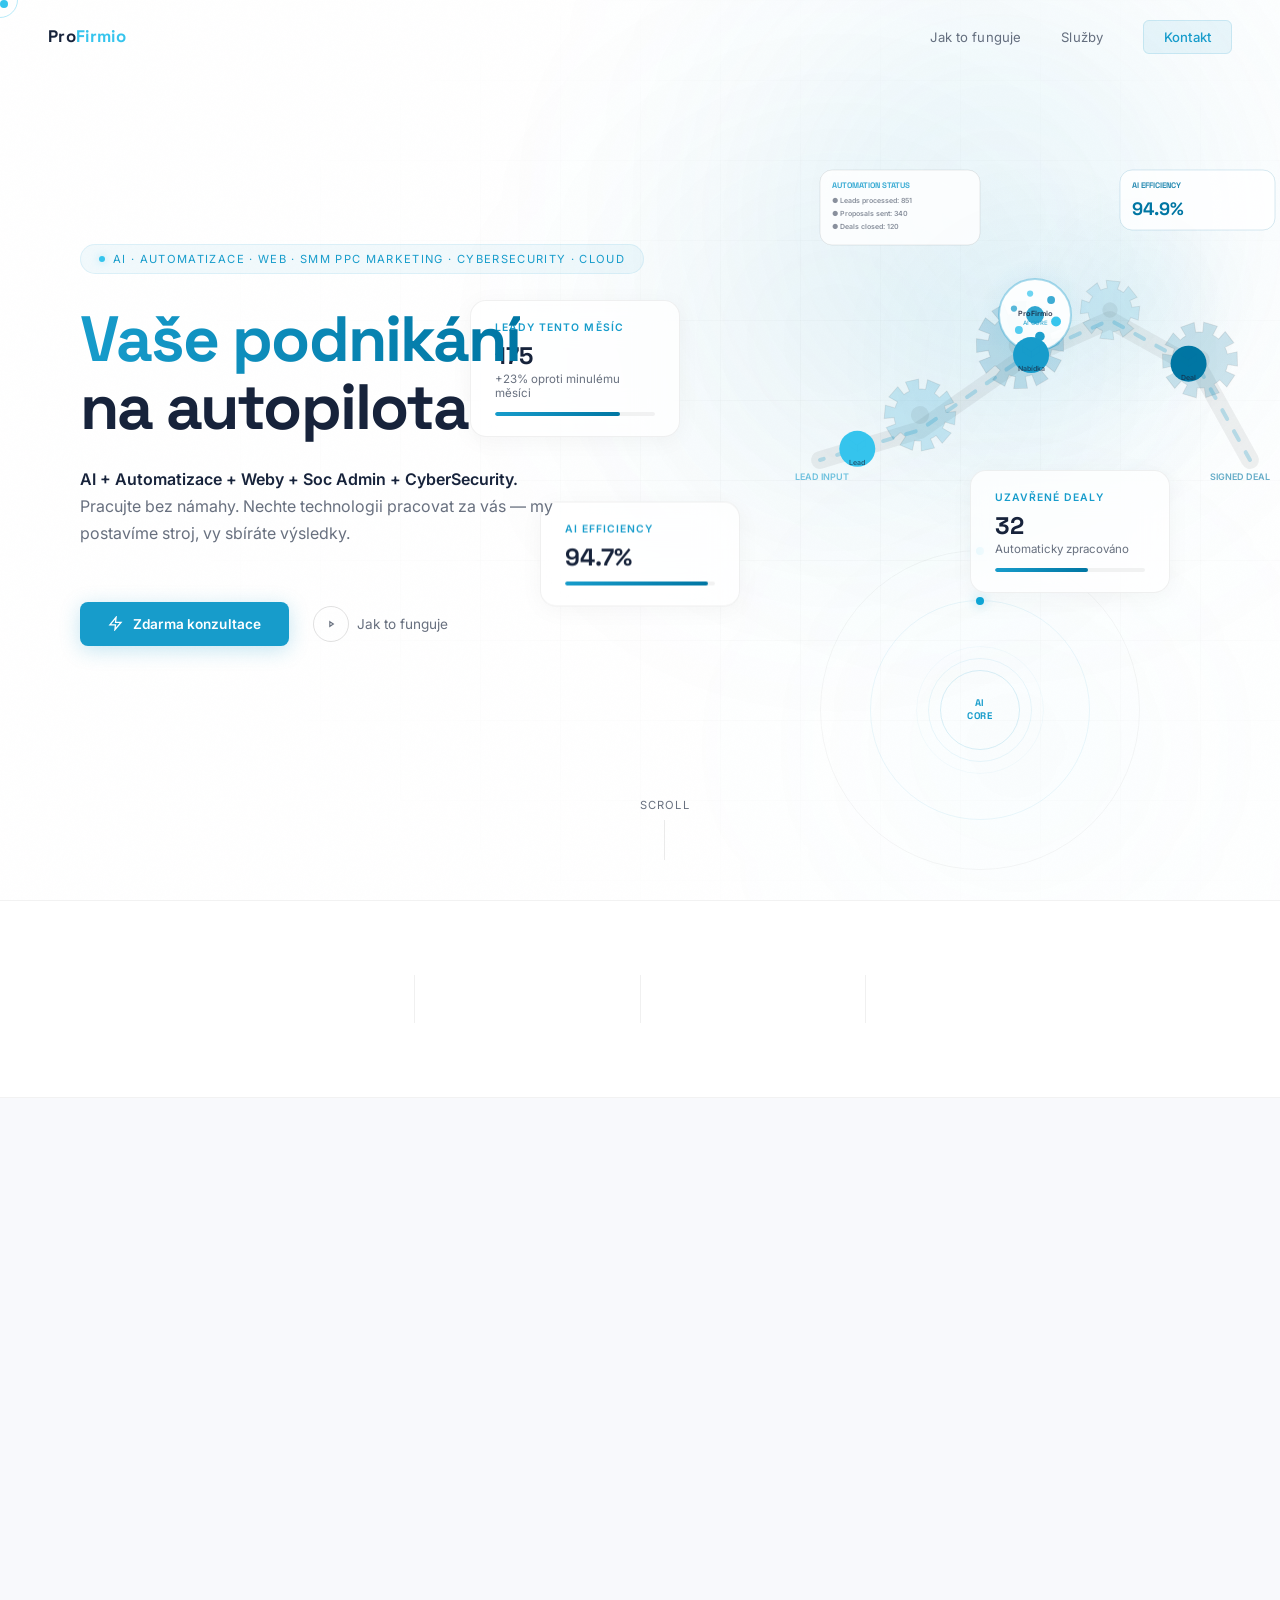
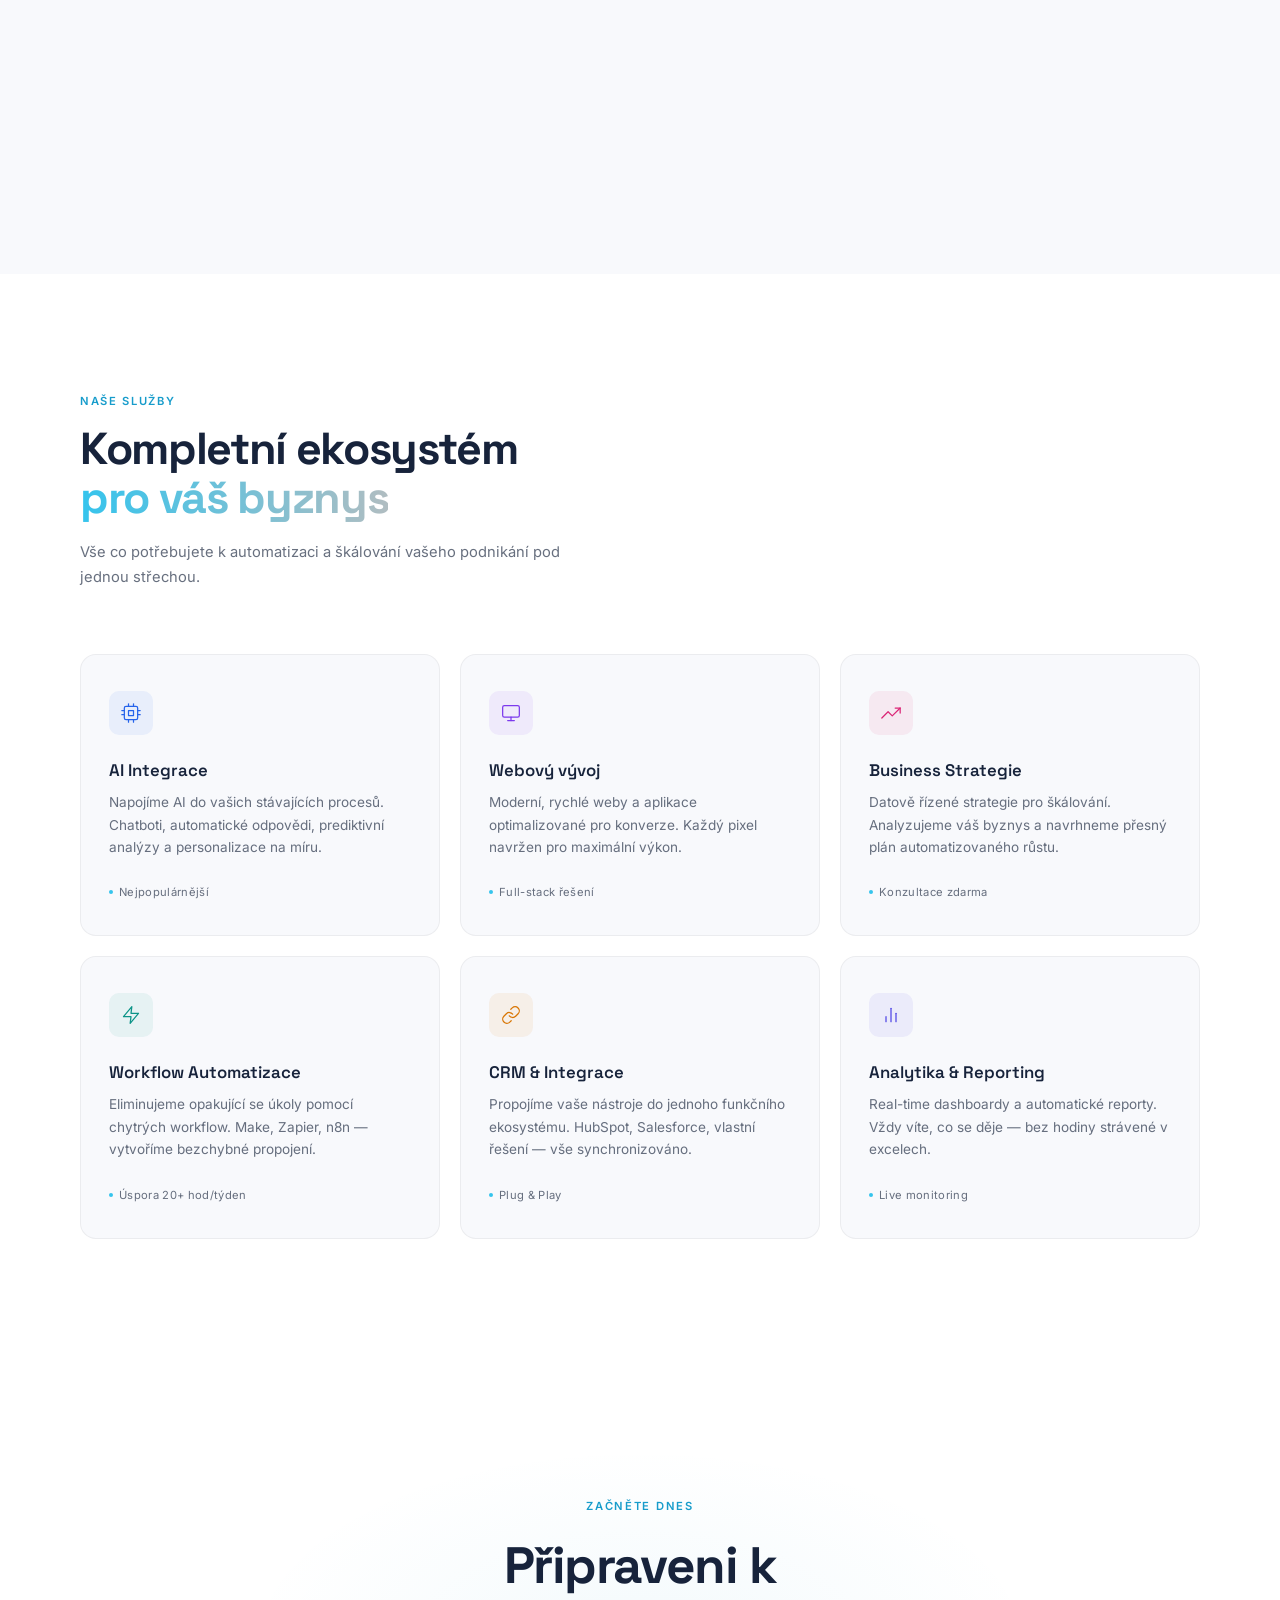
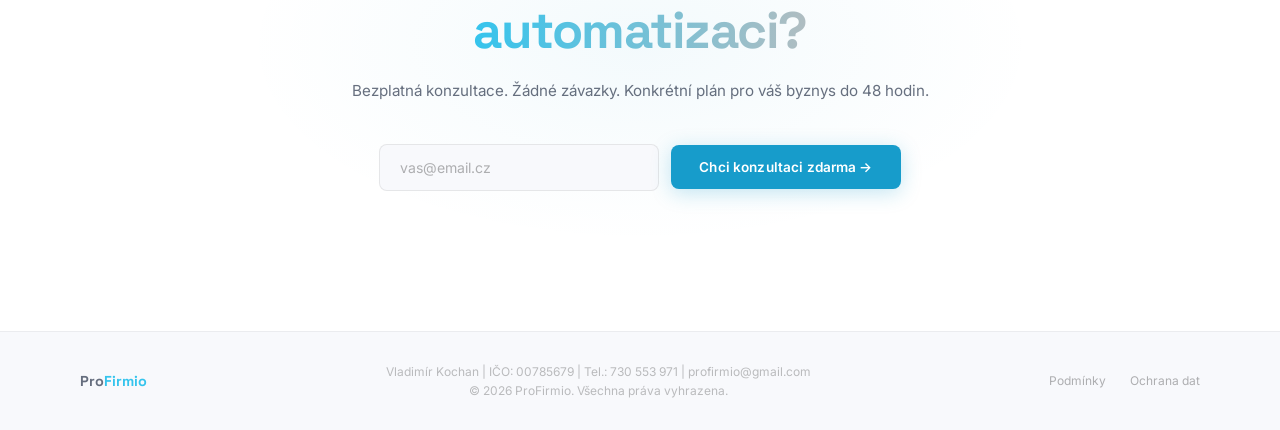
==== commit 1df80067: "Odpojeni AI widgetu" ====
--- a/index.html
+++ b/index.html
@@ -854,6 +854,6 @@
 })();
 
 </script>
-<script src="https://widgets.leadconnectorhq.com/loader.js" data-resources-url="https://widgets.leadconnectorhq.com/chat-widget/loader.js" data-widget-id="6a19cf1e96c166bea6c44395"></script>
+<!-- <script src="https://widgets.leadconnectorhq.com/loader.js" data-resources-url="https://widgets.leadconnectorhq.com/chat-widget/loader.js" data-widget-id="6a19cf1e96c166bea6c44395"></script> -->
 </body>
 </html>
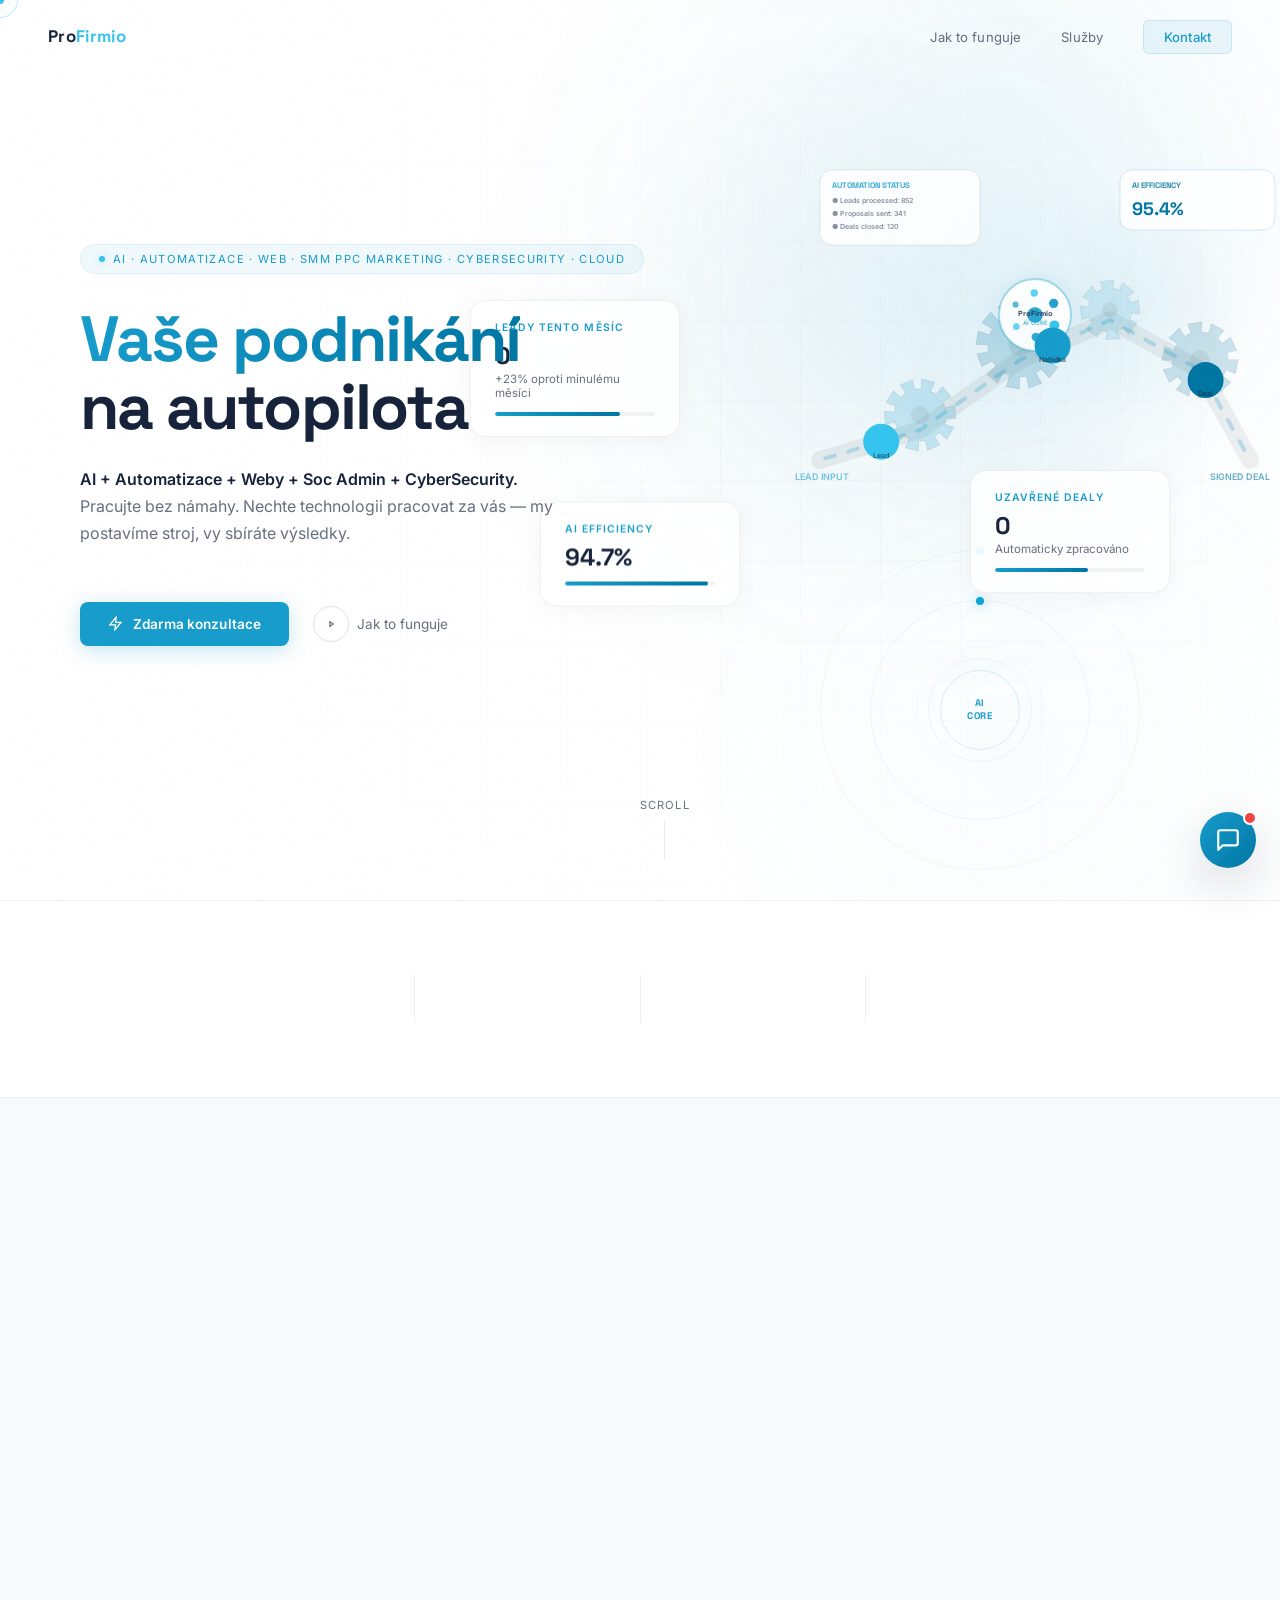
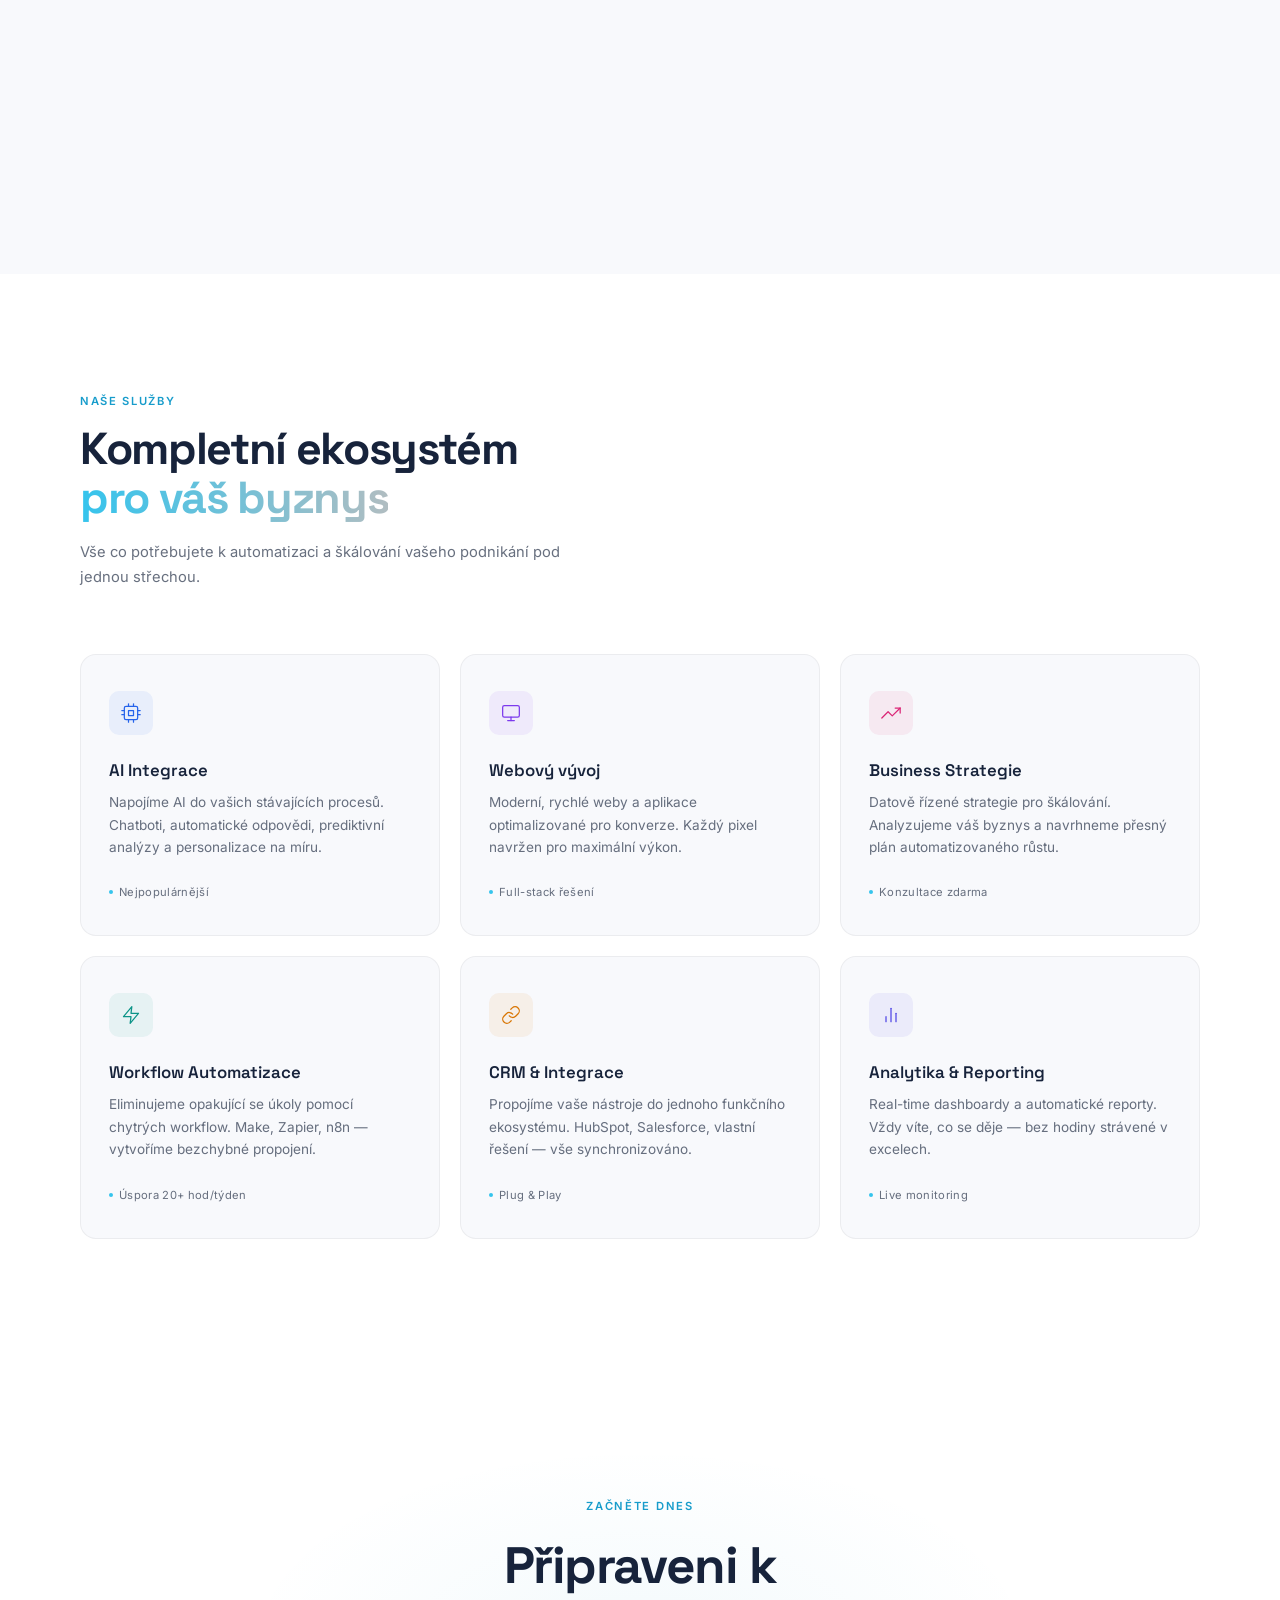
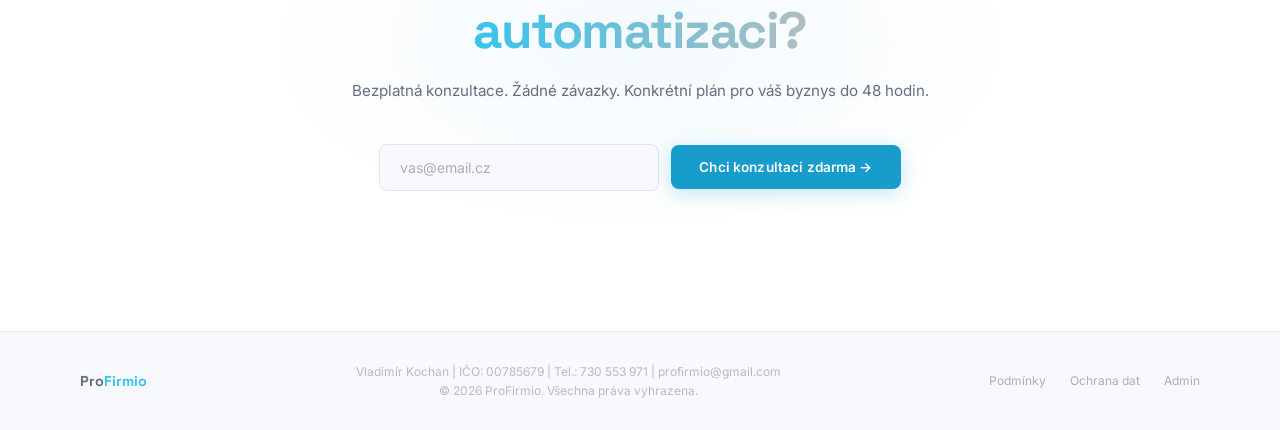
==== commit 4ea7bc63: "Chat-voice-bot" ====
--- a/index.html
+++ b/index.html
@@ -400,6 +400,7 @@
   <div style="display:flex;gap:24px;">
     <a href="podminky.html">Podmínky</a>
     <a href="gdpr.html">Ochrana dat</a>
+    <a href="admin.html">Admin</a>
   </div>
 </footer>
 
@@ -854,6 +855,7 @@
 })();
 
 </script>
+<script src="scripts-agent.js"></script>
 <!-- <script src="https://widgets.leadconnectorhq.com/loader.js" data-resources-url="https://widgets.leadconnectorhq.com/chat-widget/loader.js" data-widget-id="6a19cf1e96c166bea6c44395"></script> -->
 </body>
 </html>
--- a/style-agent.css
+++ b/style-agent.css
@@ -1,160 +1,581 @@
-@import url('https://fonts.googleapis.com/css2?family=Inter:wght@400;500;600&display=swap');
-
-    /* ── WIDGET ROOT VARIABLES ─────────────────── */
-    :root {
-      --kt-blue: #179ccb;
-      --kt-blue-light: #35c4ed;
-      --kt-purple: #0076a3; /* Nahrazeno tmavším odstínem azurové z loga */
-      --kt-bg-white: #ffffff;
-      --kt-text-primary: #17233b;
-      --kt-text-secondary: rgba(23, 35, 59, 0.6);
-      --kt-text-muted: rgba(23, 35, 59, 0.35);
-      --kt-border-light: rgba(0,0,0,0.08);
-      --kt-shadow-sm: 0 2px 8px rgba(0,0,0,0.06);
-      --kt-shadow-lg: 0 12px 40px rgba(0,0,0,0.12);
-      --kt-ease: cubic-bezier(0.16, 1, 0.3, 1);
-    }
-
-    /* Reset pro widget izolaci (aby nenarušil tvůj web) */
-    .kt-widget * { box-sizing: border-box; font-family: 'Inter', sans-serif; margin: 0; padding: 0; }
-
-    /* ── WIDGET WRAPPER ────────────────────────── */
-    .kt-widget {
-      position: fixed;
-      bottom: 50px;
-      right: 24px;
-      z-index: 9999;
-      display: flex;
-      flex-direction: column;
-      align-items: flex-end;
-      gap: 16px;
-    }
-
-    /* ── TOGGLE BUTTON (BUBLINA) ───────────────── */
-    .kt-chat-toggle {
-      width: 50px;
-      height: 50px;
-      border-radius: 50%;
-      background: linear-gradient(135deg, var(--kt-blue), var(--kt-purple));
-      border: none;
-      cursor: pointer;
-      box-shadow: var(--kt-shadow-lg);
-      display: flex;
-      align-items: center;
-      justify-content: center;
-      position: relative;
-      transition: transform 0.3s var(--kt-ease), box-shadow 0.3s;
-    }
-    .kt-chat-toggle:hover { transform: scale(1.05); }
-    .kt-chat-toggle svg { width: 28px; height: 28px; stroke: #fff; fill: none; stroke-width: 2; transition: opacity 0.3s, transform 0.3s; }
-    
-    .kt-chat-toggle .icon-close { position: absolute; opacity: 0; transform: scale(0.5) rotate(-90deg); }
-    .kt-widget.open .kt-chat-toggle .icon-chat { opacity: 0; transform: scale(0.5) rotate(90deg); }
-    .kt-widget.open .kt-chat-toggle .icon-close { opacity: 1; transform: scale(1) rotate(0deg); }
-
-    /* Notifikační odznak */
-    .kt-badge {
-      position: absolute;
-      top: -2px; right: -2px;
-      width: 14px; height: 14px;
-      background: #ef4444;
-      border-radius: 50%;
-      border: 2px solid var(--kt-bg-white);
-      transition: opacity 0.3s, transform 0.3s;
-    }
-    .kt-badge.hidden { opacity: 0; transform: scale(0); }
-
-    /* Tvé animace */
-    @keyframes ktPulseRing {
-      0%, 100% { transform: scale(1); opacity: 0.6; }
-      50% { transform: scale(1.15); opacity: 0; }
-    }
-    @keyframes ktWiggle {
-      0% { transform: rotate(0deg); }
-      10% { transform: rotate(-12deg) scale(1.1); }
-      20% { transform: rotate(10deg) scale(1.1); }
-      30% { transform: rotate(-8deg); }
-      40% { transform: rotate(6deg); }
-      50% { transform: rotate(-3deg); }
-      60% { transform: rotate(0deg); }
-      100% { transform: rotate(0deg); }
-    }
-    .kt-chat-toggle.wiggle { animation: ktWiggle 0.8s var(--kt-ease); }
-
-    /* ── CHAT BOX ──────────────────────────────── */
-    .kt-chat-box {
-      width: 320px;
-      height: 450px;
-      max-height: calc(100vh - 100px);
-      background: var(--kt-bg-white);
-      border-radius: 20px;
-      box-shadow: var(--kt-shadow-lg);
-      border: 1px solid var(--kt-border-light);
-      display: flex;
-      flex-direction: column;
-      overflow: hidden;
-      opacity: 0;
-      transform: translateY(20px) scale(0.95);
-      pointer-events: none;
-      transition: opacity 0.4s var(--kt-ease), transform 0.4s var(--kt-ease);
-      transform-origin: bottom right;
-    }
-    .kt-widget.open .kt-chat-box { opacity: 1; transform: translateY(0) scale(1); pointer-events: all; }
-
-    /* Header */
-    .kt-header { padding: 16px 20px; border-bottom: 1px solid var(--kt-border-light); display: flex; align-items: center; gap: 12px; background: #fafafa; }
-    .kt-avatar { width: 40px; height: 40px; border-radius: 12px; background: linear-gradient(135deg, var(--kt-blue), var(--kt-purple)); display: flex; align-items: center; justify-content: center; position: relative; }
-    .kt-avatar svg { width: 20px; height: 20px; stroke: #fff; fill: none; stroke-width: 1.5; }
-    .kt-status-dot { position: absolute; bottom: -2px; right: -2px; width: 12px; height: 12px; background: #22c55e; border-radius: 50%; border: 2px solid #fff; }
-    .kt-header-text h3 { font-size: 0.95rem; font-weight: 600; color: var(--kt-text-primary); margin-bottom: 2px; }
-    .kt-header-text p { font-size: 0.75rem; color: #22c55e; font-weight: 500; }
-
-    /* Welcome state */
-    .kt-welcome { padding: 40px 20px; text-align: center; }
-    .kt-welcome.hidden { display: none; }
-    .kt-welcome h4 { font-size: 1.1rem; color: var(--kt-text-primary); margin-bottom: 8px; }
-    .kt-welcome p { font-size: 0.85rem; color: var(--kt-text-secondary); line-height: 1.5; margin-bottom: 20px; }
-    .kt-quick-btns { display: flex; flex-direction: column; gap: 8px; }
-    .kt-quick-btn { padding: 10px 16px; background: rgba(23,156,203,0.05); border: 1px solid rgba(23,156,203,0.15); border-radius: 10px; font-size: 0.85rem; color: var(--kt-blue); cursor: pointer; transition: 0.2s; text-align: left; font-weight: 500; }
-    .kt-quick-btn:hover { background: rgba(23,156,203,0.1); transform: translateX(4px); }
-
-    /* Messages area */
-    .kt-messages { flex: 1; overflow-y: auto; padding: 20px; display: flex; flex-direction: column; gap: 16px; display: none; }
-    .kt-messages::-webkit-scrollbar { width: 4px; }
-    .kt-messages::-webkit-scrollbar-thumb { background: rgba(0,0,0,0.1); border-radius: 4px; }
-    
-    .kt-msg { display: flex; gap: 8px; max-width: 85%; animation: ktMsgIn 0.3s var(--kt-ease); }
-    @keyframes ktMsgIn { from { opacity: 0; transform: translateY(8px); } to { opacity: 1; transform: translateY(0); } }
-    .kt-msg.user { align-self: flex-end; flex-direction: row-reverse; }
-    .kt-msg.bot { align-self: flex-start; }
-    
-    .kt-msg-bubble { padding: 12px 16px; border-radius: 16px; font-size: 0.9rem; line-height: 1.5; }
-    .kt-msg.bot .kt-msg-bubble { background: #f1f5f9; color: var(--kt-text-primary); border-top-left-radius: 4px; }
-    .kt-msg.user .kt-msg-bubble { background: var(--kt-blue); color: #fff; border-top-right-radius: 4px; }
-    
-    /* Typing indicator */
-    .kt-typing { display: none; align-items: center; gap: 4px; padding: 12px 16px; background: #f1f5f9; border-radius: 16px; border-top-left-radius: 4px; align-self: flex-start; margin-bottom: 16px; }
-    .kt-typing.active { display: flex; }
-    .kt-typing span { width: 6px; height: 6px; background: var(--kt-text-muted); border-radius: 50%; animation: ktTypingBounce 1.4s infinite; }
-    .kt-typing span:nth-child(2) { animation-delay: 0.2s; }
-    .kt-typing span:nth-child(3) { animation-delay: 0.4s; }
-    @keyframes ktTypingBounce { 0%, 60%, 100% { transform: translateY(0); opacity: 0.5; } 30% { transform: translateY(-4px); opacity: 1; } }
-
-    /* Input area */
-    .kt-input-area { padding: 16px; border-top: 1px solid var(--kt-border-light); background: var(--kt-bg-white); }
-    .kt-input-wrap { display: flex; align-items: center; gap: 8px; background: #f8fafc; border: 1px solid var(--kt-border-light); border-radius: 12px; padding: 4px 4px 4px 16px; }
-    .kt-input-wrap:focus-within { border-color: var(--kt-blue-light); box-shadow: 0 0 0 3px rgba(23,156,203,0.1); }
-    .kt-input { flex: 1; border: none; background: transparent; outline: none; font-size: 0.9rem; color: var(--kt-text-primary); padding: 8px 0; }
-    .kt-send-btn { width: 36px; height: 36px; border-radius: 10px; background: var(--kt-blue); border: none; cursor: pointer; display: flex; align-items: center; justify-content: center; transition: 0.2s; }
-    .kt-send-btn:hover { background: var(--kt-blue-light); }
-    .kt-send-btn:disabled { opacity: 0.5; cursor: not-allowed; }
-    .kt-send-btn svg { width: 16px; height: 16px; stroke: #fff; fill: none; stroke-width: 2; }
-    
-    .kt-footer { text-align: center; font-size: 0.65rem; color: var(--kt-text-muted); margin-top: 8px; }
-
-    /* Mobile responsive */
-    @media (max-width: 480px) {
-      .kt-widget { bottom: 0; right: 0; width: 100%; }
-      .kt-chat-box { width: 100%; height: 100vh; max-height: 100vh; border-radius: 0; border: none; }
-      .kt-chat-toggle { display: none; } /* On mobile, box fills screen */
-    }+@import url('https://fonts.googleapis.com/css2?family=Inter:wght@400;500;600;700&display=swap');
+
+/* ── WIDGET ROOT VARIABLES (Dynamicky přepisovatelné z Admin panelu) ── */
+:root {
+  --kt-blue: #179ccb;
+  --kt-blue-light: #35c4ed;
+  --kt-purple: #0076a3;
+  --kt-bg-white: #ffffff;
+  --kt-header-bg: #fafafa;
+  --kt-text-primary: #17233b;
+  --kt-text-secondary: rgba(23, 35, 59, 0.65);
+  --kt-text-muted: rgba(23, 35, 59, 0.4);
+  --kt-bot-bubble: #f1f5f9;
+  --kt-bot-text: #17233b;
+  --kt-user-bubble: #179ccb;
+  --kt-user-text: #ffffff;
+  --kt-border-light: rgba(0, 0, 0, 0.08);
+  --kt-shadow-sm: 0 2px 8px rgba(0, 0, 0, 0.06);
+  --kt-shadow-lg: 0 16px 48px rgba(15, 23, 42, 0.16);
+  --kt-radius: 20px;
+  --kt-btn-size: 56px;
+  --kt-width: 350px;
+  --kt-height: 500px;
+  --kt-bottom: 32px;
+  --kt-side: 24px;
+  --kt-ease: cubic-bezier(0.16, 1, 0.3, 1);
+}
+
+/* Reset pro widget izolaci */
+.kt-widget, .kt-widget * {
+  box-sizing: border-box;
+  font-family: 'Inter', -apple-system, BlinkMacSystemFont, sans-serif;
+  margin: 0;
+  padding: 0;
+}
+
+/* ── WIDGET WRAPPER ────────────────────────── */
+.kt-widget {
+  position: fixed;
+  bottom: var(--kt-bottom);
+  right: var(--kt-side);
+  z-index: 9995;
+  display: flex;
+  flex-direction: column;
+  align-items: flex-end;
+  gap: 14px;
+}
+
+.kt-widget.pos-left {
+  right: auto;
+  left: var(--kt-side);
+  align-items: flex-start;
+}
+
+.kt-widget.kt-disabled {
+  display: none !important;
+}
+
+/* ── TOGGLE BUTTON (BUBLINA) ───────────────── */
+.kt-chat-toggle {
+  width: var(--kt-btn-size);
+  height: var(--kt-btn-size);
+  border-radius: 50%;
+  background: linear-gradient(135deg, var(--kt-blue), var(--kt-purple));
+  border: none;
+  cursor: pointer;
+  box-shadow: var(--kt-shadow-lg);
+  display: flex;
+  align-items: center;
+  justify-content: center;
+  position: relative;
+  transition: transform 0.3s var(--kt-ease), box-shadow 0.3s;
+}
+.kt-chat-toggle:hover {
+  transform: scale(1.06);
+}
+.kt-chat-toggle svg {
+  width: 26px;
+  height: 26px;
+  stroke: #fff;
+  fill: none;
+  stroke-width: 2;
+  transition: opacity 0.3s, transform 0.3s;
+}
+
+.kt-chat-toggle .icon-close {
+  position: absolute;
+  opacity: 0;
+  transform: scale(0.5) rotate(-90deg);
+}
+.kt-widget.open .kt-chat-toggle .icon-chat {
+  opacity: 0;
+  transform: scale(0.5) rotate(90deg);
+}
+.kt-widget.open .kt-chat-toggle .icon-close {
+  opacity: 1;
+  transform: scale(1) rotate(0deg);
+}
+
+/* Notifikační odznak */
+.kt-badge {
+  position: absolute;
+  top: -1px;
+  right: -1px;
+  width: 14px;
+  height: 14px;
+  background: #ef4444;
+  border-radius: 50%;
+  border: 2px solid #ffffff;
+  transition: opacity 0.3s, transform 0.3s;
+}
+.kt-badge.hidden {
+  opacity: 0;
+  transform: scale(0);
+}
+
+@keyframes ktWiggle {
+  0% { transform: rotate(0deg); }
+  10% { transform: rotate(-12deg) scale(1.08); }
+  20% { transform: rotate(10deg) scale(1.08); }
+  30% { transform: rotate(-8deg); }
+  40% { transform: rotate(6deg); }
+  50% { transform: rotate(-3deg); }
+  60%, 100% { transform: rotate(0deg); }
+}
+.kt-chat-toggle.wiggle {
+  animation: ktWiggle 0.8s var(--kt-ease);
+}
+
+/* ── CHAT BOX ──────────────────────────────── */
+.kt-chat-box {
+  width: var(--kt-width);
+  height: var(--kt-height);
+  max-height: calc(100vh - 110px);
+  background: var(--kt-bg-white);
+  border-radius: var(--kt-radius);
+  box-shadow: var(--kt-shadow-lg);
+  border: 1px solid var(--kt-border-light);
+  display: flex;
+  flex-direction: column;
+  overflow: hidden;
+  opacity: 0;
+  transform: translateY(20px) scale(0.95);
+  pointer-events: none;
+  transition: opacity 0.35s var(--kt-ease), transform 0.35s var(--kt-ease);
+  transform-origin: bottom right;
+}
+.kt-widget.pos-left .kt-chat-box {
+  transform-origin: bottom left;
+}
+.kt-widget.open .kt-chat-box {
+  opacity: 1;
+  transform: translateY(0) scale(1);
+  pointer-events: all;
+}
+
+/* Header */
+.kt-header {
+  padding: 14px 18px;
+  border-bottom: 1px solid var(--kt-border-light);
+  display: flex;
+  align-items: center;
+  justify-content: space-between;
+  gap: 10px;
+  background: var(--kt-header-bg);
+}
+.kt-header-left {
+  display: flex;
+  align-items: center;
+  gap: 12px;
+  min-width: 0;
+}
+.kt-avatar {
+  width: 40px;
+  height: 40px;
+  flex-shrink: 0;
+  border-radius: 12px;
+  background: linear-gradient(135deg, var(--kt-blue), var(--kt-purple));
+  display: flex;
+  align-items: center;
+  justify-content: center;
+  position: relative;
+  overflow: visible;
+}
+.kt-avatar svg {
+  width: 20px;
+  height: 20px;
+  stroke: #fff;
+  fill: none;
+  stroke-width: 1.75;
+}
+.kt-avatar img {
+  width: 100%;
+  height: 100%;
+  object-fit: cover;
+  border-radius: 12px;
+}
+.kt-status-dot {
+  position: absolute;
+  bottom: -2px;
+  right: -2px;
+  width: 12px;
+  height: 12px;
+  background: #22c55e;
+  border-radius: 50%;
+  border: 2px solid #fff;
+}
+.kt-header-text {
+  min-width: 0;
+}
+.kt-header-text h3 {
+  font-size: 0.92rem;
+  font-weight: 600;
+  color: var(--kt-text-primary);
+  margin-bottom: 2px;
+  white-space: nowrap;
+  overflow: hidden;
+  text-overflow: ellipsis;
+}
+.kt-header-text p {
+  font-size: 0.73rem;
+  color: #16a34a;
+  font-weight: 500;
+}
+
+/* Mode switcher (Chat vs Voice Call) */
+.kt-mode-switch {
+  display: flex;
+  background: rgba(0, 0, 0, 0.05);
+  border-radius: 10px;
+  padding: 3px;
+  gap: 2px;
+  flex-shrink: 0;
+}
+.kt-mode-btn {
+  border: none;
+  background: transparent;
+  padding: 6px 9px;
+  border-radius: 7px;
+  cursor: pointer;
+  color: var(--kt-text-secondary);
+  display: flex;
+  align-items: center;
+  gap: 4px;
+  font-size: 0.72rem;
+  font-weight: 600;
+  transition: 0.2s;
+}
+.kt-mode-btn svg {
+  width: 14px;
+  height: 14px;
+  stroke: currentColor;
+  fill: none;
+  stroke-width: 2;
+}
+.kt-mode-btn.active {
+  background: #fff;
+  color: var(--kt-blue);
+  box-shadow: 0 1px 4px rgba(0, 0, 0, 0.08);
+}
+
+/* Welcome state */
+.kt-welcome {
+  padding: 28px 20px 20px;
+  text-align: center;
+  overflow-y: auto;
+  flex: 1;
+}
+.kt-welcome.hidden {
+  display: none;
+}
+.kt-welcome h4 {
+  font-size: 1.05rem;
+  font-weight: 700;
+  color: var(--kt-text-primary);
+  margin-bottom: 8px;
+}
+.kt-welcome p {
+  font-size: 0.83rem;
+  color: var(--kt-text-secondary);
+  line-height: 1.5;
+  margin-bottom: 18px;
+}
+.kt-quick-btns {
+  display: flex;
+  flex-direction: column;
+  gap: 8px;
+}
+.kt-quick-btn {
+  padding: 10px 14px;
+  background: rgba(23, 156, 203, 0.06);
+  border: 1px solid rgba(23, 156, 203, 0.18);
+  border-radius: 10px;
+  font-size: 0.82rem;
+  color: var(--kt-blue);
+  cursor: pointer;
+  transition: 0.2s;
+  text-align: left;
+  font-weight: 500;
+}
+.kt-quick-btn:hover {
+  background: rgba(23, 156, 203, 0.12);
+  transform: translateX(3px);
+}
+
+/* Messages area */
+.kt-messages {
+  flex: 1;
+  overflow-y: auto;
+  padding: 18px;
+  display: none;
+  flex-direction: column;
+  gap: 12px;
+}
+.kt-messages::-webkit-scrollbar {
+  width: 4px;
+}
+.kt-messages::-webkit-scrollbar-thumb {
+  background: rgba(0, 0, 0, 0.12);
+  border-radius: 4px;
+}
+
+.kt-msg {
+  display: flex;
+  gap: 8px;
+  max-width: 86%;
+  animation: ktMsgIn 0.25s var(--kt-ease);
+}
+@keyframes ktMsgIn {
+  from { opacity: 0; transform: translateY(6px); }
+  to { opacity: 1; transform: translateY(0); }
+}
+.kt-msg.user {
+  align-self: flex-end;
+  flex-direction: row-reverse;
+}
+.kt-msg.bot {
+  align-self: flex-start;
+}
+
+.kt-msg-bubble {
+  padding: 11px 15px;
+  border-radius: 16px;
+  font-size: 0.86rem;
+  line-height: 1.48;
+  word-break: break-word;
+}
+.kt-msg.bot .kt-msg-bubble {
+  background: var(--kt-bot-bubble);
+  color: var(--kt-bot-text);
+  border-top-left-radius: 4px;
+}
+.kt-msg.user .kt-msg-bubble {
+  background: var(--kt-user-bubble);
+  color: var(--kt-user-text);
+  border-top-right-radius: 4px;
+}
+
+/* Typing indicator */
+.kt-typing {
+  display: none;
+  align-items: center;
+  gap: 4px;
+  padding: 12px 16px;
+  background: var(--kt-bot-bubble);
+  border-radius: 16px;
+  border-top-left-radius: 4px;
+  align-self: flex-start;
+}
+.kt-typing.active {
+  display: flex;
+}
+.kt-typing span {
+  width: 6px;
+  height: 6px;
+  background: var(--kt-text-muted);
+  border-radius: 50%;
+  animation: ktTypingBounce 1.4s infinite;
+}
+.kt-typing span:nth-child(2) { animation-delay: 0.2s; }
+.kt-typing span:nth-child(3) { animation-delay: 0.4s; }
+@keyframes ktTypingBounce {
+  0%, 60%, 100% { transform: translateY(0); opacity: 0.45; }
+  30% { transform: translateY(-4px); opacity: 1; }
+}
+
+/* ── VOICE CALL PANEL INSIDE WIDGET ────────── */
+.kt-voice-panel {
+  flex: 1;
+  display: none;
+  flex-direction: column;
+  align-items: center;
+  justify-content: space-between;
+  padding: 24px 20px 18px;
+  text-align: center;
+  background: radial-gradient(circle at 50% 25%, rgba(23, 156, 203, 0.08), transparent 70%);
+}
+.kt-voice-panel.active {
+  display: flex;
+}
+.kt-voice-orb-wrap {
+  position: relative;
+  width: 96px;
+  height: 96px;
+  display: flex;
+  align-items: center;
+  justify-content: center;
+  margin: 8px 0;
+}
+.kt-voice-orb-ring {
+  position: absolute;
+  inset: 0;
+  border-radius: 50%;
+  background: linear-gradient(135deg, var(--kt-blue), var(--kt-purple));
+  opacity: 0.16;
+  transform: scale(1);
+  transition: transform 0.3s;
+}
+.kt-voice-panel.calling .kt-voice-orb-ring {
+  animation: ktVoicePulse 1.6s infinite ease-in-out;
+}
+@keyframes ktVoicePulse {
+  0%, 100% { transform: scale(1); opacity: 0.18; }
+  50% { transform: scale(1.32); opacity: 0.05; }
+}
+.kt-voice-orb {
+  width: 72px;
+  height: 72px;
+  border-radius: 50%;
+  background: linear-gradient(135deg, var(--kt-blue), var(--kt-purple));
+  display: flex;
+  align-items: center;
+  justify-content: center;
+  color: #fff;
+  box-shadow: 0 10px 25px rgba(23, 156, 203, 0.35);
+  position: relative;
+  z-index: 2;
+}
+.kt-voice-orb svg {
+  width: 30px;
+  height: 30px;
+  stroke: #fff;
+  fill: none;
+  stroke-width: 1.8;
+}
+.kt-voice-status {
+  font-size: 0.92rem;
+  font-weight: 700;
+  color: var(--kt-text-primary);
+}
+.kt-voice-sub {
+  font-size: 0.78rem;
+  color: var(--kt-text-secondary);
+  line-height: 1.45;
+  max-width: 260px;
+  min-height: 44px;
+}
+.kt-voice-controls {
+  display: flex;
+  align-items: center;
+  gap: 12px;
+  margin-top: 8px;
+}
+.kt-voice-call-btn {
+  padding: 11px 22px;
+  border-radius: 999px;
+  border: none;
+  font-size: 0.84rem;
+  font-weight: 600;
+  cursor: pointer;
+  display: flex;
+  align-items: center;
+  gap: 8px;
+  color: #fff;
+  background: linear-gradient(135deg, #16a34a, #15803d);
+  box-shadow: 0 6px 18px rgba(22, 163, 74, 0.28);
+  transition: 0.2s;
+}
+.kt-voice-call-btn.hangup {
+  background: linear-gradient(135deg, #ef4444, #dc2626);
+  box-shadow: 0 6px 18px rgba(239, 68, 68, 0.28);
+}
+.kt-voice-mic-btn {
+  width: 42px;
+  height: 42px;
+  border-radius: 50%;
+  border: 1px solid var(--kt-border-light);
+  background: #fff;
+  color: var(--kt-text-primary);
+  cursor: pointer;
+  display: flex;
+  align-items: center;
+  justify-content: center;
+  transition: 0.2s;
+}
+.kt-voice-mic-btn.listening {
+  background: #ef4444;
+  color: #fff;
+  border-color: #ef4444;
+}
+.kt-voice-mic-btn svg {
+  width: 18px;
+  height: 18px;
+  stroke: currentColor;
+  fill: none;
+  stroke-width: 2;
+}
+
+/* Input area */
+.kt-input-area {
+  padding: 12px 14px;
+  border-top: 1px solid var(--kt-border-light);
+  background: var(--kt-bg-white);
+}
+.kt-input-wrap {
+  display: flex;
+  align-items: center;
+  gap: 8px;
+  background: #f8fafc;
+  border: 1px solid var(--kt-border-light);
+  border-radius: 12px;
+  padding: 4px 4px 4px 14px;
+}
+.kt-input-wrap:focus-within {
+  border-color: var(--kt-blue-light);
+  box-shadow: 0 0 0 3px rgba(23, 156, 203, 0.12);
+}
+.kt-input {
+  flex: 1;
+  border: none;
+  background: transparent;
+  outline: none;
+  font-size: 0.86rem;
+  color: var(--kt-text-primary);
+  padding: 7px 0;
+}
+.kt-send-btn {
+  width: 34px;
+  height: 34px;
+  border-radius: 9px;
+  background: var(--kt-blue);
+  border: none;
+  cursor: pointer;
+  display: flex;
+  align-items: center;
+  justify-content: center;
+  transition: 0.2s;
+}
+.kt-send-btn:hover {
+  background: var(--kt-blue-light);
+}
+.kt-send-btn:disabled {
+  opacity: 0.5;
+  cursor: not-allowed;
+}
+.kt-send-btn svg {
+  width: 15px;
+  height: 15px;
+  stroke: #fff;
+  fill: none;
+  stroke-width: 2;
+}
+
+.kt-footer {
+  text-align: center;
+  font-size: 0.65rem;
+  color: var(--kt-text-muted);
+  margin-top: 6px;
+}
+
+/* Mobile responsive */
+@media (max-width: 480px) {
+  .kt-widget {
+    bottom: 16px;
+    right: 16px;
+  }
+  .kt-chat-box {
+    width: calc(100vw - 32px);
+    height: 75vh;
+  }
+}
